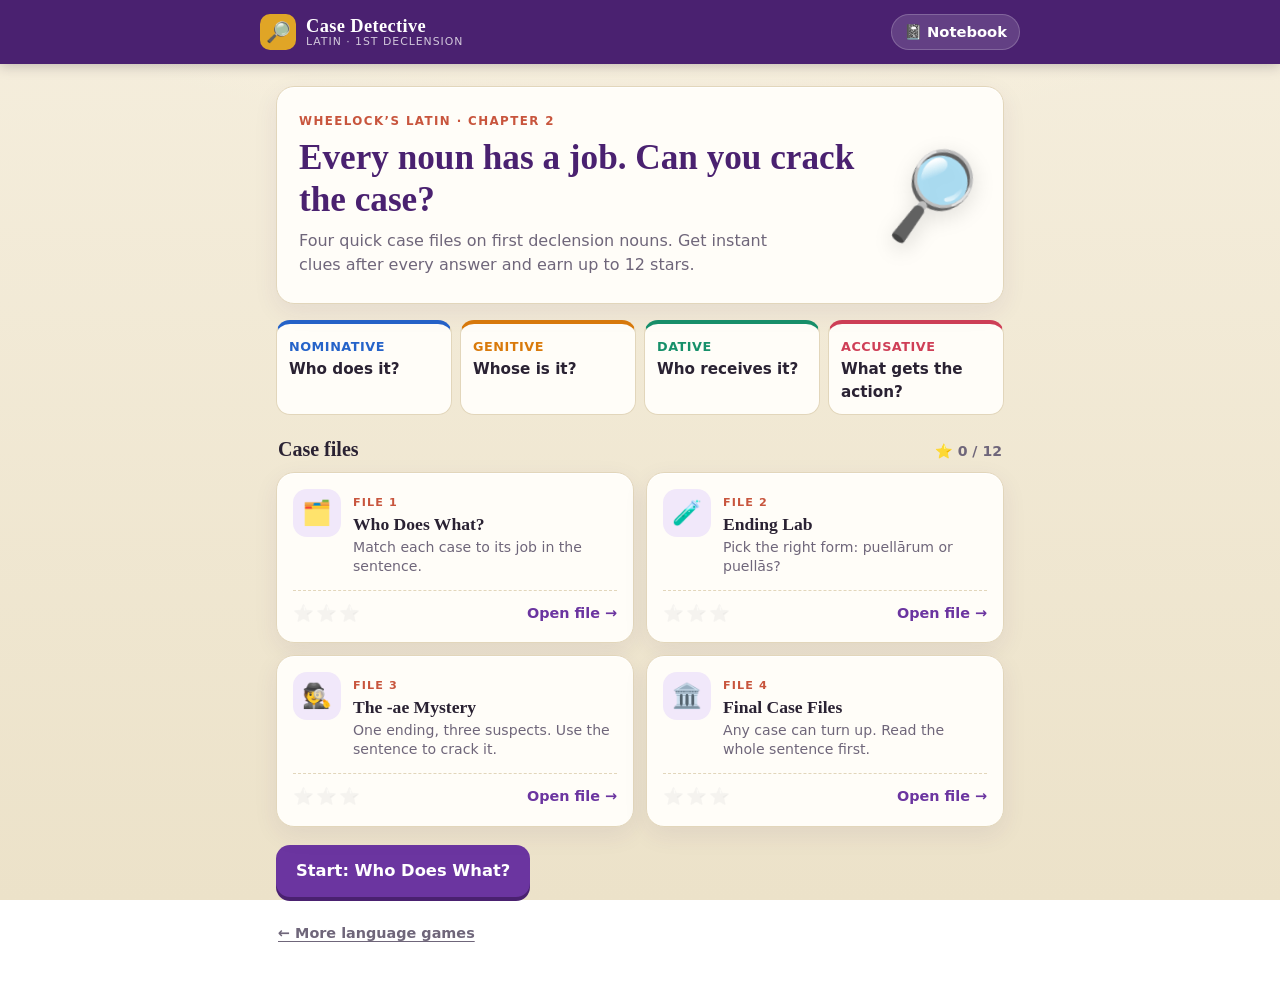
==== case-detective/index.html @ 84c1325a "Add Case Detective game and landing page Case Detective is a Latin first declension case practice ga" ====
<!DOCTYPE html>
<html lang="en">
<head>
<meta charset="utf-8">
<meta name="viewport" content="width=device-width, initial-scale=1, viewport-fit=cover">
<meta name="theme-color" content="#4a2170">
<meta name="description" content="Case Detective: a quick Latin practice game for first declension noun cases.">
<title>Case Detective · Latin 1st Declension</title>
<link rel="icon" href="data:image/svg+xml,<svg xmlns='http://www.w3.org/2000/svg' viewBox='0 0 100 100'><text y='.9em' font-size='90'>🔎</text></svg>">
<style>
  :root {
    --bg: #f5eedd; --bg2: #ece2c9; --card: #fffdf8; --ink: #2a2233; --muted: #6f667a;
    --line: #e2d6bb; --purple: #4a2170; --purple2: #6b35a0; --purple-soft: #f1e8fa;
    --terra: #c8553d; --gold: #e0a526; --gold-soft: #fff4d1;
    --good: #1c8a4b; --good-bg: #e3f5ea; --bad: #c0392b; --bad-bg: #fdebe7;
    --nom: #2563c9; --acc: #cf3f57; --dat: #17906a; --gen: #d97a0b; --voc: #b0399a; --abl: #0f8aa0; --verb: #6f667a;
    --serif: "Iowan Old Style", "Palatino Linotype", Palatino, "Book Antiqua", Georgia, serif;
    --sans: system-ui, -apple-system, "Segoe UI", Roboto, "Helvetica Neue", Arial, sans-serif;
    --radius: 18px;
  }
  * { box-sizing: border-box; }
  [hidden] { display: none !important; }
  html { -webkit-text-size-adjust: 100%; }
  body {
    margin: 0; font-family: var(--sans); color: var(--ink); line-height: 1.5;
    background:
      radial-gradient(1200px 500px at 50% -200px, #fff7e2 0%, transparent 70%),
      linear-gradient(180deg, var(--bg) 0%, var(--bg2) 100%);
    background-attachment: fixed; min-height: 100vh; min-height: 100dvh;
  }
  button { font: inherit; color: inherit; cursor: pointer; -webkit-tap-highlight-color: transparent; }
  button:focus-visible, a:focus-visible { outline: 3px solid var(--gold); outline-offset: 2px; }

  /* ---------- Top bar ---------- */
  .topbar {
    position: sticky; top: 0; z-index: 20; background: var(--purple); color: #fff;
    box-shadow: 0 2px 12px rgba(42,34,51,.25);
    padding: 10px max(16px, env(safe-area-inset-left)) 10px max(16px, env(safe-area-inset-right));
  }
  .topbar-in { max-width: 760px; margin: 0 auto; display: flex; align-items: center; gap: 10px; }
  .brand { display: flex; align-items: center; gap: 10px; background: none; border: 0; padding: 4px 6px 4px 0; color: #fff; border-radius: 10px; }
  .brand .mark { width: 36px; height: 36px; border-radius: 10px; background: var(--gold); display: grid; place-items: center; font-size: 20px; }
  .brand .name { font-family: var(--serif); font-weight: 700; font-size: 1.15rem; letter-spacing: .02em; line-height: 1.1; text-align: left; }
  .brand .name small { display: block; font-family: var(--sans); font-weight: 500; font-size: .68rem; letter-spacing: .09em; text-transform: uppercase; opacity: .75; }
  .spacer { flex: 1; }
  .chip { display: inline-flex; align-items: center; gap: 5px; background: rgba(255,255,255,.14); border: 1px solid rgba(255,255,255,.2); border-radius: 999px; padding: 6px 12px; font-weight: 700; font-size: .92rem; color: #fff; white-space: nowrap; }
  button.chip:hover { background: rgba(255,255,255,.24); }
  .chip.bump { animation: bump .4s ease; }

  /* ---------- Layout ---------- */
  main { max-width: 760px; margin: 0 auto; padding: 22px 16px calc(40px + env(safe-area-inset-bottom)); }
  .card { background: var(--card); border: 1px solid var(--line); border-radius: var(--radius); box-shadow: 0 1px 0 #fff inset, 0 8px 24px rgba(74,33,112,.08); }
  .view { animation: rise .3s ease both; }
  h1, h2, h3 { font-family: var(--serif); line-height: 1.2; margin: 0; }
  .eyebrow { font-size: .74rem; font-weight: 800; letter-spacing: .12em; text-transform: uppercase; color: var(--terra); }

  /* ---------- Home ---------- */
  .hero { padding: 26px 22px; display: grid; grid-template-columns: 1fr auto; gap: 16px; align-items: center; overflow: hidden; position: relative; }
  .hero h1 { font-size: clamp(1.6rem, 5vw, 2.2rem); color: var(--purple); margin: 6px 0 8px; }
  .hero p { margin: 0; color: var(--muted); max-width: 46ch; }
  .hero .art { font-size: clamp(3.2rem, 12vw, 5rem); filter: drop-shadow(0 6px 10px rgba(0,0,0,.15)); transform: rotate(-8deg); }
  .rules { display: grid; grid-template-columns: repeat(4, 1fr); gap: 8px; margin: 16px 0 22px; }
  .rule { border-radius: 14px; padding: 10px 12px; background: var(--card); border: 1px solid var(--line); border-top: 4px solid var(--c); }
  .rule b { display: block; font-size: .95rem; }
  .rule span { font-size: .8rem; color: var(--c); font-weight: 800; letter-spacing: .04em; text-transform: uppercase; }
  .section-title { display: flex; align-items: baseline; justify-content: space-between; margin: 0 2px 10px; }
  .section-title h2 { font-size: 1.25rem; }
  .section-title span { font-size: .88rem; color: var(--muted); font-weight: 600; }
  .files { display: grid; grid-template-columns: 1fr 1fr; gap: 12px; }
  .file {
    text-align: left; padding: 16px; display: grid; grid-template-columns: auto 1fr; gap: 12px; align-items: start;
    transition: transform .15s ease, box-shadow .15s ease, border-color .15s ease; position: relative;
  }
  .file:hover { transform: translateY(-2px); border-color: var(--purple2); box-shadow: 0 12px 28px rgba(74,33,112,.16); }
  .file:active { transform: translateY(0); }
  .file .ico { width: 48px; height: 48px; border-radius: 14px; background: var(--purple-soft); display: grid; place-items: center; font-size: 24px; }
  .file .num { font-size: .7rem; font-weight: 800; letter-spacing: .1em; text-transform: uppercase; color: var(--terra); }
  .file h3 { font-size: 1.1rem; margin: 1px 0 3px; }
  .file p { margin: 0; font-size: .88rem; color: var(--muted); line-height: 1.35; }
  .file .foot { grid-column: 1 / -1; display: flex; align-items: center; justify-content: space-between; border-top: 1px dashed var(--line); padding-top: 10px; margin-top: 2px; }
  .starrow { font-size: 1.05rem; letter-spacing: 2px; }
  .starrow .off { opacity: .22; filter: grayscale(1); }
  .file .go { font-weight: 800; color: var(--purple2); font-size: .9rem; }
  .home-actions { display: flex; gap: 10px; margin-top: 18px; flex-wrap: wrap; }

  /* ---------- Buttons ---------- */
  .btn {
    border: 0; border-radius: 14px; padding: 14px 20px; font-weight: 800; font-size: 1.02rem;
    background: var(--purple2); color: #fff; box-shadow: 0 4px 0 var(--purple); transition: transform .08s ease, box-shadow .08s ease;
  }
  .btn:hover { filter: brightness(1.07); }
  .btn:active { transform: translateY(3px); box-shadow: 0 1px 0 var(--purple); }
  .btn.ghost { background: var(--card); color: var(--purple); box-shadow: 0 4px 0 var(--line); border: 1px solid var(--line); }
  .btn.gold { background: var(--gold); color: #3b2a00; box-shadow: 0 4px 0 #b07f12; }
  .btn.wide { width: 100%; }
  .link { background: none; border: 0; padding: 6px 4px; color: var(--muted); font-weight: 700; font-size: .9rem; text-decoration: underline; text-underline-offset: 3px; }

  /* ---------- Briefing ---------- */
  .brief { padding: 24px 22px; }
  .brief h2 { font-size: 1.5rem; color: var(--purple); margin: 4px 0 10px; }
  .brief p { margin: 0 0 12px; }
  .note { background: var(--gold-soft); border: 1px solid #efd88b; border-radius: 14px; padding: 14px 16px; margin: 14px 0 18px; }
  .note ul, .note ol { margin: 6px 0 0; padding-left: 20px; }
  .note li { margin: 3px 0; }
  .tag { display: inline-block; font-size: .72rem; font-weight: 800; letter-spacing: .05em; text-transform: uppercase; color: #fff; background: var(--c); border-radius: 6px; padding: 1px 7px; vertical-align: 1px; }

  /* ---------- Play ---------- */
  .playhead { display: flex; align-items: center; gap: 12px; margin-bottom: 12px; }
  .back { background: var(--card); border: 1px solid var(--line); border-radius: 12px; width: 40px; height: 40px; font-size: 1.1rem; flex: none; }
  .back:hover { border-color: var(--purple2); }
  .segs { flex: 1; display: flex; gap: 5px; }
  .seg { flex: 1; height: 10px; border-radius: 99px; background: #dccfb0; transition: background .3s; }
  .seg.ok { background: var(--good); } .seg.no { background: var(--terra); } .seg.cur { background: var(--gold); }
  .count { font-weight: 800; font-size: .9rem; color: var(--muted); white-space: nowrap; }
  .q { padding: 22px; }
  .q .eyebrow { display: flex; align-items: center; gap: 8px; margin-bottom: 8px; }
  .again-badge { background: var(--gold-soft); color: #7a5a00; border: 1px solid #efd88b; border-radius: 99px; padding: 1px 9px; font-size: .68rem; letter-spacing: .06em; }
  .prompt { font-size: 1.18rem; font-weight: 600; margin: 0 0 14px; }
  .prompt u { text-decoration-color: var(--gold); text-decoration-thickness: 3px; text-underline-offset: 3px; }
  .scroll {
    font-family: var(--serif); font-size: clamp(1.35rem, 5.2vw, 1.75rem); line-height: 1.3;
    background: linear-gradient(180deg, #fffaf0, #fbf1da); border: 1px solid #ead9b0; border-radius: 14px;
    padding: 18px 14px 14px; margin: 0 0 16px; display: flex; flex-wrap: wrap; gap: 6px 10px; justify-content: center; text-align: center;
  }
  .w { display: inline-flex; flex-direction: column; align-items: center; padding: 2px 5px; border-radius: 8px; border-bottom: 3px solid transparent; }
  .w.t { background: #ffe27a; box-shadow: 0 0 0 3px #ffe27a; font-weight: 700; }
  .w i { font-style: normal; font-family: var(--sans); font-size: .62rem; font-weight: 800; letter-spacing: .05em; text-transform: uppercase; height: 0; opacity: 0; overflow: hidden; transition: all .3s ease; white-space: nowrap; }
  .scroll.solved .w[data-r] { border-bottom-color: var(--c); }
  .scroll.solved .w i { height: 1.2em; opacity: 1; color: var(--c); margin-top: 2px; }
  .scroll.solved .w.t { background: color-mix(in srgb, var(--c) 16%, #fff); box-shadow: 0 0 0 3px color-mix(in srgb, var(--c) 16%, #fff); }
  .opts { display: grid; gap: 10px; }
  .opts.two { grid-template-columns: 1fr 1fr; }
  .opt {
    display: grid; grid-template-columns: auto 1fr auto; align-items: center; gap: 12px; text-align: left;
    background: #fff; border: 2px solid var(--line); border-radius: 14px; padding: 12px 14px; min-height: 56px;
    box-shadow: 0 3px 0 var(--line); transition: transform .08s, border-color .15s, background .15s;
  }
  .opt:hover:not(:disabled) { border-color: var(--purple2); background: var(--purple-soft); }
  .opt:active:not(:disabled) { transform: translateY(2px); box-shadow: 0 1px 0 var(--line); }
  .opt .key { width: 28px; height: 28px; border-radius: 8px; background: var(--bg); border: 1px solid var(--line); display: grid; place-items: center; font-weight: 800; font-size: .82rem; color: var(--muted); }
  .opt .lab { font-weight: 700; font-size: 1.04rem; line-height: 1.25; }
  .opt .lab small { display: block; font-weight: 500; font-size: .84rem; color: var(--muted); }
  .opt.latin .lab { font-family: var(--serif); font-size: 1.3rem; }
  .opt .mark { font-size: 1.2rem; width: 1.2em; text-align: center; }
  .opt:disabled { cursor: default; opacity: .6; box-shadow: none; }
  .opt.right { border-color: var(--good); background: var(--good-bg); opacity: 1; }
  .opt.wrong { border-color: var(--bad); background: var(--bad-bg); opacity: 1; animation: shake .35s; }
  .hintrow { display: flex; justify-content: center; margin-top: 12px; min-height: 34px; }
  .hint { background: var(--gold-soft); border: 1px solid #efd88b; border-radius: 12px; padding: 8px 12px; font-size: .92rem; }
  .fb { margin-top: 16px; border-radius: 16px; padding: 16px; border: 2px solid; animation: rise .25s ease both; }
  .fb.good { background: var(--good-bg); border-color: #a9dcbd; }
  .fb.bad { background: var(--bad-bg); border-color: #f2b9ae; }
  .fb h3 { font-family: var(--sans); font-size: 1.1rem; margin-bottom: 6px; }
  .fb.good h3 { color: var(--good); } .fb.bad h3 { color: var(--bad); }
  .fb .tr { font-family: var(--serif); font-size: 1.08rem; font-style: italic; margin: 0 0 6px; }
  .fb p { margin: 0 0 12px; }
  .kbd { text-align: center; color: var(--muted); font-size: .78rem; margin-top: 12px; }
  @media (hover: none) { .kbd { display: none; } }

  /* ---------- Results ---------- */
  .done { padding: 28px 22px; text-align: center; }
  .bigstars { font-size: 3rem; letter-spacing: 6px; margin: 4px 0 6px; }
  .bigstars span { display: inline-block; animation: starpop .5s cubic-bezier(.2,1.6,.4,1) both; }
  .bigstars span:nth-child(2) { animation-delay: .15s; } .bigstars span:nth-child(3) { animation-delay: .3s; }
  .bigstars .off { opacity: .2; filter: grayscale(1); }
  .done h2 { font-size: 1.7rem; color: var(--purple); }
  .done .sum { color: var(--muted); margin: 6px 0 18px; }
  .statline { display: flex; justify-content: center; gap: 10px; flex-wrap: wrap; margin-bottom: 18px; }
  .stat { background: var(--bg); border: 1px solid var(--line); border-radius: 14px; padding: 10px 16px; min-width: 96px; }
  .stat b { display: block; font-size: 1.3rem; font-family: var(--serif); } .stat span { font-size: .75rem; color: var(--muted); font-weight: 700; text-transform: uppercase; letter-spacing: .06em; }
  .review { text-align: left; margin: 0 0 18px; }
  .review h3 { font-size: 1.05rem; margin-bottom: 6px; }
  .review .item { border: 1px solid var(--line); border-left: 4px solid var(--terra); border-radius: 12px; padding: 10px 12px; margin-bottom: 8px; font-size: .94rem; background: #fff; }
  .review .item .lat { font-family: var(--serif); font-size: 1.08rem; font-weight: 700; }
  .actions { display: grid; gap: 10px; }

  /* ---------- Notebook drawer ---------- */
  .scrim { position: fixed; inset: 0; background: rgba(42,34,51,.5); z-index: 40; opacity: 0; pointer-events: none; transition: opacity .2s; }
  .drawer {
    position: fixed; z-index: 50; background: var(--card); top: 0; right: 0; bottom: 0; width: min(420px, 100%);
    transform: translateX(105%); visibility: hidden; transition: transform .25s ease, visibility 0s .25s; display: flex; flex-direction: column;
    box-shadow: -10px 0 40px rgba(0,0,0,.25);
  }
  body.nb-open .scrim { opacity: 1; pointer-events: auto; }
  body.nb-open .drawer { transform: none; visibility: visible; transition: transform .25s ease; }
  .drawer header { display: flex; align-items: center; justify-content: space-between; padding: 16px 18px; border-bottom: 1px solid var(--line); background: var(--purple-soft); }
  .drawer header h2 { font-size: 1.25rem; color: var(--purple); }
  .drawer .x { background: #fff; border: 1px solid var(--line); border-radius: 10px; width: 38px; height: 38px; font-size: 1.1rem; }
  .drawer .body { padding: 16px 18px calc(24px + env(safe-area-inset-bottom)); overflow: auto; }
  .drawer h3 { font-size: 1rem; margin: 14px 0 8px; }
  .drawer h3:first-child { margin-top: 0; }
  .jobs { display: grid; gap: 6px; }
  .job { display: grid; grid-template-columns: 104px 1fr; gap: 10px; align-items: center; border: 1px solid var(--line); border-left: 5px solid var(--c); border-radius: 10px; padding: 8px 10px; font-size: .92rem; }
  .job b { color: var(--c); }
  table.decl { width: 100%; border-collapse: collapse; font-family: var(--serif); font-size: 1.05rem; }
  table.decl th { font-family: var(--sans); font-size: .72rem; text-transform: uppercase; letter-spacing: .08em; color: var(--muted); text-align: left; padding: 6px 8px; }
  table.decl td { padding: 7px 8px; border-top: 1px solid var(--line); }
  table.decl td:first-child { font-family: var(--sans); font-size: .82rem; font-weight: 800; color: var(--c); }
  table.decl b { color: var(--terra); }
  table.decl .ae { background: #ffe27a; border-radius: 4px; padding: 0 2px; }

  canvas#confetti { position: fixed; inset: 0; pointer-events: none; z-index: 60; }

  @keyframes rise { from { opacity: 0; transform: translateY(8px); } to { opacity: 1; transform: none; } }
  @keyframes shake { 20% { transform: translateX(-6px); } 40% { transform: translateX(6px); } 60% { transform: translateX(-4px); } 80% { transform: translateX(4px); } }
  @keyframes bump { 50% { transform: scale(1.25); } }
  @keyframes starpop { from { transform: scale(0) rotate(-40deg); } to { transform: none; } }
  @media (prefers-reduced-motion: reduce) { *, *::before, *::after { animation: none !important; transition: none !important; } }

  @media (max-width: 620px) {
    main { padding-top: 16px; }
    .files { grid-template-columns: 1fr; }
    .rules { grid-template-columns: 1fr 1fr; }
    .hero { padding: 20px 18px; }
    .q, .brief { padding: 18px 16px; }
    .opts.two { grid-template-columns: 1fr; }
    .brand .name small { display: none; }
    .drawer { top: auto; left: 0; width: 100%; max-height: 86dvh; border-radius: 20px 20px 0 0; transform: translateY(105%); }
  }
</style>
</head>
<body>

<div class="topbar">
  <div class="topbar-in">
    <button class="brand" id="homeBtn" aria-label="Case Detective home">
      <span class="mark" aria-hidden="true">🔎</span>
      <span class="name">Case Detective<small>Latin · 1st declension</small></span>
    </button>
    <span class="spacer"></span>
    <span class="chip" id="streakChip" title="Answers in a row" hidden>🔥 <span id="streakN">0</span></span>
    <button class="chip" id="nbBtn" aria-haspopup="dialog">📓 Notebook</button>
  </div>
</div>

<main id="app" aria-live="polite"></main>

<div class="scrim" id="scrim"></div>
<aside class="drawer" id="drawer" role="dialog" aria-modal="true" aria-label="Detective notebook" aria-hidden="true">
  <header><h2>📓 Detective Notebook</h2><button class="x" id="nbClose" aria-label="Close notebook">✕</button></header>
  <div class="body">
    <h3>Ask every noun a question</h3>
    <div class="jobs">
      <div class="job" style="--c:var(--nom)"><b>Nominative</b><span><strong>Who does it?</strong> The subject.</span></div>
      <div class="job" style="--c:var(--gen)"><b>Genitive</b><span><strong>Whose is it?</strong> Possession, “of”.</span></div>
      <div class="job" style="--c:var(--dat)"><b>Dative</b><span><strong>Who receives it?</strong> “to / for”.</span></div>
      <div class="job" style="--c:var(--acc)"><b>Accusative</b><span><strong>What gets the action?</strong> Direct object.</span></div>
      <div class="job" style="--c:var(--abl)"><b>Ablative</b><span>“by / with / from / in”.</span></div>
      <div class="job" style="--c:var(--voc)"><b>Vocative</b><span><strong>Talking to someone.</strong> “Ō puella!”</span></div>
    </div>
    <h3>puella, the girl</h3>
    <table class="decl">
      <tr><th></th><th>Singular</th><th>Plural</th></tr>
      <tr><td style="--c:var(--nom)">Nom.</td><td>puell<b>a</b></td><td>puell<b class="ae">ae</b></td></tr>
      <tr><td style="--c:var(--gen)">Gen.</td><td>puell<b class="ae">ae</b></td><td>puell<b>ārum</b></td></tr>
      <tr><td style="--c:var(--dat)">Dat.</td><td>puell<b class="ae">ae</b></td><td>puell<b>īs</b></td></tr>
      <tr><td style="--c:var(--acc)">Acc.</td><td>puell<b>am</b></td><td>puell<b>ās</b></td></tr>
      <tr><td style="--c:var(--abl)">Abl.</td><td>puell<b>ā</b></td><td>puell<b>īs</b></td></tr>
      <tr><td style="--c:var(--voc)">Voc.</td><td>puell<b>a</b></td><td>puell<b class="ae">ae</b></td></tr>
    </table>
    <h3>Cracking the sneaky -ae</h3>
    <div class="note" style="margin:0">
      <ol>
        <li><strong>Check the verb.</strong> Ends in <b>-nt</b> (dant, amant)? Then a <em>plural</em> subject is doing it: nominative plural.</li>
        <li><strong>Is it a giving verb</strong> (dat, dant)? Somebody must <em>receive</em>: dative.</li>
        <li><strong>All those jobs taken?</strong> Then -ae tells you <em>whose</em>: genitive.</li>
      </ol>
    </div>
  </div>
</aside>
<canvas id="confetti"></canvas>

<script>
(function () {
"use strict";

/* ================= Data ================= */
var CASE = {
  nom: { name: "Nominative", job: "Who does it? (subject)", tag: "who does it" },
  gen: { name: "Genitive",   job: "Whose is it? (of)", tag: "whose" },
  dat: { name: "Dative",     job: "Who receives it? (to / for)", tag: "who receives" },
  acc: { name: "Accusative", job: "What gets the action? (direct object)", tag: "gets the action" },
  abl: { name: "Ablative",   job: "by / with / from", tag: "by / with" },
  voc: { name: "Vocative",   job: "Talking to someone", tag: "talked to" },
  verb:{ name: "Verb", job: "", tag: "verb" }
};
function caseOpts(keys) { return keys.map(function (k) { return { k: k, label: CASE[k].name, sub: CASE[k].job }; }); }
function formOpts(forms) { return forms.map(function (f) { return { k: f, label: f, latin: true }; }); }
var AE_OPTS = [
  { k: "gen", label: "Genitive singular", sub: "Whose is it?" },
  { k: "dat", label: "Dative singular", sub: "Who receives it?" },
  { k: "nom", label: "Nominative plural", sub: "Who does it? (more than one)" }
];
/* sentence helper: "word:role" tokens, * marks the target */
function S(str) {
  return str.split(" ").map(function (tok) {
    var t = tok.charAt(0) === "*"; if (t) tok = tok.slice(1);
    var p = tok.split(":");
    return { w: p[0], r: p[1] || "", t: t };
  });
}

var ROUNDS = [
  {
    id: "jobs", icon: "🗂️", title: "Who Does What?", blurb: "Match each case to its job in the sentence.",
    brief: "<p>Every Latin noun has a <b>job</b> in its sentence, and the <b>case</b> tells you the job. A good detective asks each noun a question:</p>" +
      "<div class='note'><ul>" +
      "<li><b>Who does it?</b> <span class='tag' style='--c:var(--nom)'>Nominative</span></li>" +
      "<li><b>What gets the action?</b> <span class='tag' style='--c:var(--acc)'>Accusative</span></li>" +
      "<li><b>Who receives it?</b> <span class='tag' style='--c:var(--dat)'>Dative</span></li>" +
      "<li><b>Whose is it?</b> <span class='tag' style='--c:var(--gen)'>Genitive</span></li>" +
      "<li><b>Talking to someone?</b> <span class='tag' style='--c:var(--voc)'>Vocative</span></li>" +
      "</ul></div>",
    qs: [
      { prompt: "A word that shows <b>whose</b> something is (“the rose <u>of the girl</u>”) is in the…", opts: caseOpts(["gen","dat","acc","nom"]), a: "gen",
        why: "Genitive means possession. It answers <b>WHOSE?</b> English uses “of” or ’s." },
      { prompt: "The word that <b>gets the action</b> of the verb (“The poet loves <u>the girl</u>”) is in the…", opts: caseOpts(["acc","dat","gen","nom"]), a: "acc",
        why: "Accusative is the direct object: the action lands right on it. Its endings are <b>-am</b> and <b>-ās</b>." },
      { prompt: "When you <b>talk straight to</b> someone (“<u>Girl</u>, come here!”), their name is in the…", opts: caseOpts(["voc","nom","dat","acc"]), a: "voc",
        why: "Vocative is for direct speech, calling someone by name. You often see <b>Ō</b> with it: <i>Ō puella!</i>" },
      { prompt: "The person something is <b>given to</b> (“The poet gives roses <u>to the girl</u>”) is in the…", opts: caseOpts(["dat","gen","acc","voc"]), a: "dat",
        why: "Dative answers <b>WHO RECEIVES IT?</b> Trick: <b>D</b>ative is for <b>D</b>elivery, the one who gets the gift." },
      { prompt: "The word that <b>does</b> the action (“<u>The sailor</u> sees the land”) is in the…", opts: caseOpts(["nom","acc","gen","voc"]), a: "nom",
        why: "Nominative is the subject. It answers <b>WHO DOES IT?</b>" },
      { prompt: "Which question does the <b>genitive</b> answer?", a: "gen",
        opts: [{k:"gen",label:"Whose is it?"},{k:"dat",label:"Who receives it?"},{k:"nom",label:"Who does it?"},{k:"acc",label:"What gets the action?"}],
        why: "Genitive: <b>whose is it?</b> “Who receives it?” is the dative’s question. Those two are easy to swap, so say them out loud." },
      { prompt: "Which question does the <b>dative</b> answer?", a: "dat",
        opts: [{k:"gen",label:"Whose is it?"},{k:"dat",label:"Who receives it?"},{k:"nom",label:"Who does it?"},{k:"voc",label:"Who is being talked to?"}],
        why: "Dative: <b>who receives it?</b> Look for it near giving verbs like <i>dat</i>." },
      { prompt: "<i>Ō poēta!</i> What is <b>poēta</b> doing here?", a: "voc",
        opts: [{k:"voc",label:"Being talked to",sub:"Vocative"},{k:"acc",label:"Getting the action",sub:"Accusative"},{k:"gen",label:"Owning something",sub:"Genitive"}],
        why: "“O poet!” Somebody is speaking directly to the poet, so it is vocative." }
    ]
  },
  {
    id: "endings", icon: "🧪", title: "Ending Lab", blurb: "Pick the right form: puellārum or puellās?",
    brief: "<p>Now the plural endings. Two of them love to get mixed up:</p>" +
      "<div class='note'><ul>" +
      "<li><b>-ārum</b> is <span class='tag' style='--c:var(--gen)'>Genitive plural</span>: <i>puellārum</i>, “<b>of</b> the girls”. Long ending, lots of owners.</li>" +
      "<li><b>-ās</b> is <span class='tag' style='--c:var(--acc)'>Accusative plural</span>: <i>puellās</i>, “the girls” as direct object. It grows from <b>-am</b>: one girl <i>puell<b>am</b></i>, many girls <i>puell<b>ās</b></i>.</li>" +
      "</ul></div><p>Stuck? Tap <b>📓 Notebook</b> at the top to see the whole chart.</p>",
    qs: [
      { prompt: "How do you say “<b>of the girls</b>”?", opts: formOpts(["puellārum","puellās","puellīs","puellae"]), a: "puellārum",
        why: "<b>puellārum</b> is genitive plural. “Of” means whose, and whose means genitive: <b>-ārum</b>." },
      { prompt: "“The poet loves <u>the girls</u>.” Which form is “the girls”?", opts: formOpts(["puellās","puellārum","puellae","puellam"]), a: "puellās",
        why: "The girls get the loving, so they are the direct object: accusative plural <b>puellās</b>." },
      { prompt: "“<u>The girls</u> love roses.” Which form is “the girls”?", opts: formOpts(["puellae","puellās","puellārum","puellīs"]), a: "puellae",
        why: "Here the girls DO the loving, so they are the subject: nominative plural <b>puellae</b>." },
      { prompt: "“The poet gives roses <u>to the girls</u>.” Which form?", opts: formOpts(["puellīs","puellās","puellārum","puellae"]), a: "puellīs",
        why: "The girls receive the roses, so it is dative plural: <b>puellīs</b>." },
      { prompt: "How do you say “<b>of the sailors</b>”?", opts: formOpts(["nautārum","nautās","nautīs","nautam"]), a: "nautārum",
        why: "“Of” means genitive, and the genitive plural is <b>-ārum</b>: <b>nautārum</b>." },
      { prompt: "“The sailors see <u>the roses</u>.” Which form is “the roses”?", opts: formOpts(["rosās","rosārum","rosae","rosam"]), a: "rosās",
        why: "The roses are what gets seen: direct object, plural, so accusative <b>rosās</b>." },
      { prompt: "Which one is <b>accusative plural</b>?", opts: formOpts(["patriās","patriārum","patriae","patriam"]), a: "patriās",
        why: "<b>-ās</b> is accusative plural. (<i>-ārum</i> is genitive plural and <i>-am</i> is accusative singular.)" },
      { prompt: "Which one is <b>genitive plural</b>?", opts: formOpts(["poētārum","poētās","poētīs","poētae"]), a: "poētārum",
        why: "<b>-ārum</b> is genitive plural: <b>poētārum</b>, “of the poets”." }
    ]
  },
  {
    id: "ae", icon: "🕵️", title: "The -ae Mystery", blurb: "One ending, three suspects. Use the sentence to crack it.",
    brief: "<p>The sneakiest ending in Latin! <b>puellae</b> can be three different things:</p>" +
      "<div class='note'><ul>" +
      "<li><span class='tag' style='--c:var(--gen)'>Genitive singular</span> of the girl (whose?)</li>" +
      "<li><span class='tag' style='--c:var(--dat)'>Dative singular</span> to the girl (who receives?)</li>" +
      "<li><span class='tag' style='--c:var(--nom)'>Nominative plural</span> the girls (who does it?)</li>" +
      "</ul><p style='margin:10px 0 0'><b>How to crack it:</b></p><ol>" +
      "<li><b>Check the verb.</b> Ends in <b>-nt</b>? Find a plural subject.</li>" +
      "<li><b>Giving verb</b> (<i>dat, dant</i>)? Someone receives: dative.</li>" +
      "<li><b>Jobs all taken?</b> Then it tells you whose: genitive.</li></ol></div>",
    qs: [
      { s: S("Poēta:nom *puellae:dat magnās:acc rosās:acc dat:verb ."), opts: AE_OPTS, a: "dat",
        hint: "The verb is <b>dat</b>: “gives”, and it is singular.",
        tr: "The poet gives big roses <b>to the girl</b>.",
        why: "<i>Dat</i> means someone receives something. The poet does it, the roses get given, so <b>puellae</b> is who receives them: dative. It can’t be the subject, because <i>dat</i> is singular." },
      { s: S("Puellae:nom nautīs:dat rosās:acc *poētae:gen dant:verb ."), opts: AE_OPTS, a: "gen",
        hint: "Who receives is already taken by <b>nautīs</b>.",
        tr: "The girls give <b>the poet’s</b> roses to the sailors.",
        why: "Who does it? <i>Puellae</i> (dant is plural). Who receives? <i>Nautīs</i>. Those jobs are taken, so <b>poētae</b> tells us WHOSE roses: genitive." },
      { s: S("*Puellae:nom nautīs:dat rosās:acc poētae:gen dant:verb ."), opts: AE_OPTS, a: "nom",
        hint: "Look at the verb’s ending: da<b>nt</b>.",
        tr: "<b>The girls</b> give the poet’s roses to the sailors.",
        why: "<i>Dant</i> ends in -nt, so more than one person is giving. <b>Puellae</b> is the plural subject: nominative plural." },
      { s: S("Fāma:nom *puellae:gen est:verb magna:nom ."), opts: AE_OPTS, a: "gen",
        hint: "Nobody is giving anything, and <b>est</b> is singular.",
        tr: "The fame <b>of the girl</b> is great.",
        why: "No giving, so no receiver. <i>Est</i> is singular, so no plural subject. The fame belongs to the girl: genitive." },
      { s: S("*Nautae:nom patriam:acc amant:verb ."), opts: AE_OPTS, a: "nom",
        hint: "Look at the verb’s ending: ama<b>nt</b>.",
        tr: "<b>The sailors</b> love their country.",
        why: "<i>Amant</i> is plural (-nt), so look for a plural subject. <b>Nautae</b>, the sailors: nominative plural." },
      { s: S("Nauta:nom *puellae:dat rosam:acc dat:verb ."), opts: AE_OPTS, a: "dat",
        hint: "<b>Dat</b> is a giving verb. Who gets the rose?",
        tr: "The sailor gives a rose <b>to the girl</b>.",
        why: "Who gives? <i>Nauta</i>. What? <i>Rosam</i>. Who receives it? <b>Puellae</b>: dative." },
      { s: S("Poēta:nom vītam:acc *puellae:gen laudat:verb ."), opts: AE_OPTS, a: "gen",
        hint: "<b>Laudat</b> means “praises”. Nothing is handed to anyone.",
        tr: "The poet praises the life <b>of the girl</b>.",
        why: "Praising has no receiver, and <i>laudat</i> is singular. The life belongs to the girl, so <b>puellae</b> is WHOSE: genitive." },
      { s: S("*Puellae:nom poētam:acc laudant:verb ."), opts: AE_OPTS, a: "nom",
        hint: "Look at the verb’s ending: lauda<b>nt</b>.",
        tr: "<b>The girls</b> praise the poet.",
        why: "<i>Laudant</i> is plural, and <i>poētam</i> is the direct object (-am). So <b>puellae</b> must be doing it: nominative plural." }
    ]
  },
  {
    id: "final", icon: "🏛️", title: "Final Case Files", blurb: "Any case can turn up. Read the whole sentence first.",
    brief: "<p>Last file, detective. Now <b>any</b> case can show up. Read the whole sentence, find the verb, then ask the highlighted word:</p>" +
      "<div class='note'><b>Who does it? Who receives it? Whose is it? What gets the action? Is someone being talked to?</b></div>",
    qs: [
      { s: S("Ō *puella:voc , patriam:acc servā:verb !"), opts: caseOpts(["voc","nom","acc","gen"]), a: "voc",
        hint: "Spot the <b>Ō</b> and the comma.", tr: "<b>O girl</b>, save your country!",
        why: "Someone is speaking straight to the girl. <b>Ō</b> plus a comma is a big clue: vocative." },
      { s: S("Poēta:nom fāmam:acc *puellārum:gen laudat:verb ."), opts: caseOpts(["gen","acc","dat","nom"]), a: "gen",
        hint: "What does <b>-ārum</b> always mean?", tr: "The poet praises the fame <b>of the girls</b>.",
        why: "<b>-ārum</b> is always genitive plural. Whose fame? The girls’." },
      { s: S("Nautae:nom *puellās:acc vident:verb ."), opts: caseOpts(["acc","gen","nom","dat"]), a: "acc",
        hint: "<b>-ās</b> grows from -am.", tr: "The sailors see <b>the girls</b>.",
        why: "<b>-ās</b> is accusative plural. The girls are what gets seen: direct object." },
      { s: S("Puella:nom *poētīs:dat rosās:acc dat:verb ."), opts: caseOpts(["dat","acc","gen","nom"]), a: "dat",
        hint: "<b>Dat</b> is a giving verb. Who gets the roses?", tr: "The girl gives roses <b>to the poets</b>.",
        why: "The poets receive the roses, so <b>poētīs</b> is dative (plural)." },
      { s: S("Puella:nom *rosam:acc amat:verb ."), opts: caseOpts(["acc","nom","gen","dat"]), a: "acc",
        hint: "What gets loved?", tr: "The girl loves <b>the rose</b>.",
        why: "<b>-am</b> is accusative singular. The rose gets the action: direct object." },
      { s: S("Poētae:nom fāmam:acc *patriae:gen laudant:verb ."), opts: caseOpts(["gen","dat","nom","acc"]), a: "gen",
        hint: "<b>Laudant</b> is plural, and praising has no receiver.", tr: "The poets praise the fame <b>of their country</b>.",
        why: "<i>Poētae</i> is the plural subject (laudant). Nothing is given, so no dative. <b>Patriae</b> tells whose fame: genitive." },
      { s: S("Nauta:nom *poētae:dat pecūniam:acc dat:verb ."), opts: caseOpts(["dat","gen","nom","acc"]), a: "dat",
        hint: "<b>Dat</b> is singular and means “gives”.", tr: "The sailor gives money <b>to the poet</b>.",
        why: "Giving needs a receiver. <i>Nauta</i> gives, <i>pecūniam</i> is given, and <b>poētae</b> receives it: dative." },
      { s: S("*Puellae:nom poētae:dat rosās:acc dant:verb ."), opts: caseOpts(["nom","gen","dat","voc"]), a: "nom",
        hint: "Look at the verb’s ending: da<b>nt</b>.", tr: "<b>The girls</b> give roses to the poet.",
        why: "<i>Dant</i> is plural, so we need a plural subject, and it usually comes first: <b>Puellae</b>. Then <i>poētae</i> is the one who receives." }
    ]
  }
];

/* ================= State & storage ================= */
var KEY = "caseDetective.v1";
var save = { stars: {} };
try { var raw = localStorage.getItem(KEY); if (raw) save = JSON.parse(raw) || save; if (!save.stars) save.stars = {}; } catch (e) {}
function persist() { try { localStorage.setItem(KEY, JSON.stringify(save)); } catch (e) {} }

var app = document.getElementById("app");
var st = null;           // current round state
var streak = 0;
var view = "home";

function shuffle(a) { a = a.slice(); for (var i = a.length - 1; i > 0; i--) { var j = Math.floor(Math.random() * (i + 1)); var t = a[i]; a[i] = a[j]; a[j] = t; } return a; }
function el(html) { var d = document.createElement("div"); d.innerHTML = html; return d.firstElementChild; }
function starRow(n, cls) { var s = ""; for (var i = 0; i < 3; i++) s += "<span class='" + (i < n ? "" : "off") + "'>⭐</span>"; return "<span class='" + (cls || "starrow") + "' aria-label='" + n + " of 3 stars'>" + s + "</span>"; }
function setStreak(n) {
  streak = n; var chip = document.getElementById("streakChip");
  document.getElementById("streakN").textContent = n;
  chip.hidden = n < 2;
  if (n >= 2) { chip.classList.remove("bump"); void chip.offsetWidth; chip.classList.add("bump"); }
}
function show(node) { app.innerHTML = ""; app.appendChild(node); window.scrollTo(0, 0); }

/* ================= Home ================= */
function home() {
  view = "home"; st = null; setStreak(0);
  var total = 0; ROUNDS.forEach(function (r) { total += save.stars[r.id] || 0; });
  var next = ROUNDS.filter(function (r) { return !(save.stars[r.id] > 0); })[0];
  var h = "<div class='view'>" +
    "<section class='card hero'><div><div class='eyebrow'>Wheelock’s Latin · Chapter 2</div>" +
    "<h1>Every noun has a job. Can you crack the case?</h1>" +
    "<p>Four quick case files on first declension nouns. Get instant clues after every answer and earn up to 12 stars.</p></div>" +
    "<div class='art' aria-hidden='true'>🔎</div></section>" +
    "<div class='rules'>" +
    "<div class='rule' style='--c:var(--nom)'><span>Nominative</span><b>Who does it?</b></div>" +
    "<div class='rule' style='--c:var(--gen)'><span>Genitive</span><b>Whose is it?</b></div>" +
    "<div class='rule' style='--c:var(--dat)'><span>Dative</span><b>Who receives it?</b></div>" +
    "<div class='rule' style='--c:var(--acc)'><span>Accusative</span><b>What gets the action?</b></div>" +
    "</div>" +
    "<div class='section-title'><h2>Case files</h2><span>⭐ " + total + " / 12</span></div><div class='files'>";
  ROUNDS.forEach(function (r, i) {
    var s = save.stars[r.id] || 0;
    h += "<button class='card file' data-i='" + i + "'><span class='ico' aria-hidden='true'>" + r.icon + "</span>" +
      "<span><span class='num'>File " + (i + 1) + "</span><h3>" + r.title + "</h3><p>" + r.blurb + "</p></span>" +
      "<span class='foot'>" + starRow(s) + "<span class='go'>" + (s ? "Play again" : "Open file") + " →</span></span></button>";
  });
  h += "</div><div class='home-actions'>" +
    (next ? "<button class='btn' id='cont'>" + (total ? "Continue: " : "Start: ") + next.title + "</button>" : "<button class='btn gold' id='cont'>🏆 All files solved! Play File 3 again</button>") +
    (total ? "<button class='link' id='reset'>Reset my stars</button>" : "") + "</div>" +
    "<p style='margin:26px 2px 0;font-size:.9rem'><a href='../' style='color:var(--muted);font-weight:700;text-underline-offset:3px'>← More language games</a></p></div>";
  var node = el(h);
  node.querySelectorAll(".file").forEach(function (b) { b.onclick = function () { brief(+b.dataset.i); }; });
  node.querySelector("#cont").onclick = function () { brief(next ? ROUNDS.indexOf(next) : 2); };
  var rs = node.querySelector("#reset");
  if (rs) rs.onclick = function () { save = { stars: {} }; persist(); home(); };
  show(node);
}

/* ================= Briefing ================= */
function brief(i) {
  view = "brief"; var r = ROUNDS[i];
  var node = el("<div class='view'><section class='card brief'><div class='eyebrow'>File " + (i + 1) + " of 4 · Briefing</div>" +
    "<h2>" + r.icon + " " + r.title + "</h2>" + r.brief +
    "<button class='btn wide' id='go'>Start the case (" + r.qs.length + " clues)</button>" +
    "<div class='kbd'>Tip: on a keyboard, press 1–4 to answer and Enter to continue.</div></section></div>");
  node.querySelector("#go").onclick = function () { startRound(i); };
  show(node);
  st = { pending: i };
}

/* ================= Play ================= */
function startRound(i, onlyThese) {
  var r = ROUNDS[i];
  var qs = shuffle(onlyThese || r.qs).map(function (q) { return { q: q, retry: false }; });
  st = { i: i, queue: qs, pos: 0, n: qs.length, results: [], missed: [], best: 0, answered: false, practice: !!onlyThese };
  setStreak(0);
  play();
}

function play() {
  view = "play";
  var item = st.queue[st.pos], q = item.q, r = ROUNDS[st.i];
  var segs = "";
  for (var k = 0; k < st.n; k++) {
    var c = st.results[k] === true ? "ok" : st.results[k] === false ? "no" : (k === st.results.length && !item.retry ? "cur" : "");
    segs += "<span class='seg " + c + "'></span>";
  }
  var h = "<div class='view'><div class='playhead'><button class='back' id='quit' aria-label='Back to case files'>←</button>" +
    "<div class='segs' aria-hidden='true'>" + segs + "</div>" +
    "<span class='count'>" + Math.min(st.pos + 1, st.queue.length) + " / " + st.queue.length + "</span></div>" +
    "<section class='card q'><div class='eyebrow'>" + r.icon + " " + r.title + (item.retry ? " <span class='again-badge'>Second chance</span>" : "") + "</div>";
  if (q.s) {
    h += "<p class='prompt'>" + (q.opts === AE_OPTS ? "What is the highlighted <b>-ae</b> word doing?" : "What case is the highlighted word?") + "</p><div class='scroll' id='scroll' lang='la'>";
    q.s.forEach(function (p) {
      if (!p.r && /^[.,!?]$/.test(p.w)) { h += "<span class='w' style='margin-left:-15px;padding:2px 0'>" + p.w + "<i></i></span>"; return; }
      h += "<span class='w" + (p.t ? " t" : "") + "'" + (p.r ? " data-r='" + p.r + "' style='--c:var(--" + p.r + ")'" : "") + ">" + p.w + "<i>" + (p.r ? CASE[p.r].tag : "") + "</i></span>";
    });
    h += "</div>";
  } else {
    h += "<p class='prompt'>" + q.prompt + "</p>";
  }
  var opts = q.opts === AE_OPTS ? q.opts : shuffle(q.opts);
  var two = opts.length === 4 && opts[0].latin;
  h += "<div class='opts" + (two ? " two" : "") + "'>";
  opts.forEach(function (o, n) {
    h += "<button class='opt" + (o.latin ? " latin" : "") + "' data-k='" + o.k + "'" + (o.latin ? " lang='la'" : "") + "><span class='key'>" + (n + 1) + "</span>" +
      "<span class='lab'>" + o.label + (o.sub ? "<small>" + o.sub + "</small>" : "") + "</span><span class='mark'></span></button>";
  });
  h += "</div>";
  if (q.hint) h += "<div class='hintrow' id='hintrow'><button class='link' id='hintBtn'>💡 Need a clue?</button></div>";
  h += "<div id='fbSlot'></div></section></div>";
  var node = el(h);
  st.answered = false;
  node.querySelectorAll(".opt").forEach(function (b) { b.onclick = function () { answer(b, item, opts); }; });
  node.querySelector("#quit").onclick = home;
  var hb = node.querySelector("#hintBtn");
  if (hb) hb.onclick = function () { node.querySelector("#hintrow").innerHTML = "<div class='hint'>💡 " + q.hint + "</div>"; };
  show(node);
}

var PRAISE = ["Case closed!", "Optimē! Excellent!", "Bene! Well done!", "Sharp eyes, detective!", "Rēctē! Correct!", "Nailed it!"];
function answer(btn, item, opts) {
  if (st.answered) return; st.answered = true;
  var q = item.q, ok = btn.dataset.k === q.a;
  app.querySelectorAll(".opt").forEach(function (b) {
    b.disabled = true;
    if (b.dataset.k === q.a) { b.classList.add("right"); b.querySelector(".mark").textContent = "✅"; }
  });
  if (!ok) { btn.classList.add("wrong"); btn.querySelector(".mark").textContent = "❌"; }
  var sc = document.getElementById("scroll"); if (sc) sc.classList.add("solved");
  var hr = document.getElementById("hintrow"); if (hr) hr.remove();

  if (!item.retry) {
    st.results.push(ok);
    if (!ok) { st.missed.push(q); st.queue.push({ q: q, retry: true }); }
  }
  if (ok) { setStreak(streak + 1); st.best = Math.max(st.best, streak); } else setStreak(0);

  var rightLabel = opts.filter(function (o) { return o.k === q.a; })[0].label;
  var head = ok ? "✅ " + PRAISE[Math.floor(Math.random() * PRAISE.length)] + (streak >= 3 ? " 🔥 " + streak + " in a row" : "")
                : "Not quite. It’s <span" + (opts[0].latin ? " lang='la'" : "") + ">" + rightLabel + "</span>.";
  var last = st.pos + 1 >= st.queue.length;
  var fb = el("<div class='fb " + (ok ? "good" : "bad") + "'><h3>" + head + "</h3>" +
    (q.tr ? "<p class='tr'>“" + q.tr + "”</p>" : "") + "<p>" + q.why + (!ok && !item.retry ? " <b>You’ll get one more try at this one.</b>" : "") + "</p>" +
    "<button class='btn wide " + (ok ? "" : "ghost") + "' id='next'>" + (last ? "See my results" : "Next clue →") + "</button></div>");
  document.getElementById("fbSlot").appendChild(fb);
  var nb = fb.querySelector("#next");
  nb.onclick = function () { st.pos++; if (st.pos >= st.queue.length) finish(); else play(); };
  // update the progress segment
  var segs = app.querySelectorAll(".seg");
  if (!item.retry && segs[st.results.length - 1]) segs[st.results.length - 1].className = "seg " + (ok ? "ok" : "no");
  nb.focus({ preventScroll: true });
  setTimeout(function () { fb.scrollIntoView({ behavior: "smooth", block: "nearest" }); }, 60);
}

/* ================= Results ================= */
function finish() {
  view = "done";
  var r = ROUNDS[st.i], right = st.results.filter(Boolean).length, n = st.n, pct = right / n;
  var stars = pct === 1 ? 3 : pct >= 0.75 ? 2 : pct >= 0.5 ? 1 : 0;
  var isBest = false;
  if (!st.practice) { isBest = stars > (save.stars[r.id] || 0); if (isBest) { save.stars[r.id] = stars; persist(); } }
  var title = stars === 3 ? "Master Detective!" : stars === 2 ? "Great sleuthing!" : stars === 1 ? "Good work, detective!" : "The case is still open";
  var nextI = st.i + 1 < ROUNDS.length ? st.i + 1 : -1;
  var h = "<div class='view'><section class='card done'><div class='eyebrow'>" + (st.practice ? "Practice round" : "File " + (st.i + 1) + " · " + r.title) + "</div>" +
    (st.practice ? "<div class='bigstars'><span>" + (pct === 1 ? "🎯" : "🔎") + "</span></div>" : starRow(stars, "bigstars")) +
    "<h2>" + (st.practice ? (pct === 1 ? "All fixed!" : "Getting closer!") : title) + "</h2>" +
    "<p class='sum'>" + (stars === 3 || (st.practice && pct === 1) ? "Every clue right on the first try." : "Misses are just clues for next time.") + (isBest && stars ? " New best!" : "") + "</p>" +
    "<div class='statline'><div class='stat'><b>" + right + " / " + n + "</b><span>First try</span></div>" +
    "<div class='stat'><b>🔥 " + st.best + "</b><span>Best streak</span></div></div>";
  if (st.missed.length) {
    h += "<div class='review'><h3>🗒️ Clues to remember</h3>";
    st.missed.forEach(function (q) {
      var lat = q.s ? q.s.map(function (p) { return p.w; }).join(" ").replace(/ ([.,!?])/g, "$1") : "";
      h += "<div class='item'>" + (lat ? "<div class='lat' lang='la'>" + lat + "</div>" : "<div><b>" + q.prompt + "</b></div>") + q.why + "</div>";
    });
    h += "</div>";
  }
  h += "<div class='actions'>";
  if (st.missed.length) h += "<button class='btn' id='fix'>Practice my " + st.missed.length + " miss" + (st.missed.length > 1 ? "es" : "") + "</button>";
  if (nextI >= 0) h += "<button class='btn " + (st.missed.length ? "ghost" : "") + "' id='nextFile'>Next file: " + ROUNDS[nextI].title + " →</button>";
  h += "<button class='btn ghost' id='again'>Play this file again</button><button class='link' id='toHome'>Back to all case files</button></div></section></div>";
  var node = el(h), i = st.i, missed = st.missed.slice();
  var f = node.querySelector("#fix"); if (f) f.onclick = function () { startRound(i, missed); };
  var nf = node.querySelector("#nextFile"); if (nf) nf.onclick = function () { brief(nextI); };
  node.querySelector("#again").onclick = function () { startRound(i); };
  node.querySelector("#toHome").onclick = home;
  show(node);
  if (stars >= 2 || (st.practice && pct === 1)) confetti();
}

/* ================= Notebook ================= */
var drawer = document.getElementById("drawer"), lastFocus = null;
function nb(open) {
  document.body.classList.toggle("nb-open", open);
  drawer.setAttribute("aria-hidden", open ? "false" : "true");
  if (open) { lastFocus = document.activeElement; document.getElementById("nbClose").focus(); }
  else if (lastFocus) lastFocus.focus();
}
document.getElementById("nbBtn").onclick = function () { nb(true); };
document.getElementById("nbClose").onclick = function () { nb(false); };
document.getElementById("scrim").onclick = function () { nb(false); };
document.getElementById("homeBtn").onclick = home;

/* ================= Keyboard ================= */
document.addEventListener("keydown", function (e) {
  if (e.metaKey || e.ctrlKey || e.altKey) return;
  if (e.key === "Escape" && document.body.classList.contains("nb-open")) { nb(false); return; }
  if (document.body.classList.contains("nb-open")) return;
  if (view === "play" && !st.answered && /^[1-4]$/.test(e.key)) {
    var b = app.querySelectorAll(".opt")[+e.key - 1]; if (b) { e.preventDefault(); b.click(); }
  } else if (e.key === "Enter" && !(document.activeElement && document.activeElement.matches("button:not(:disabled), a"))) {
    var go = app.querySelector("#next, #go"); if (go) { e.preventDefault(); go.click(); }
  }
});

/* ================= Confetti ================= */
function confetti() {
  if (window.matchMedia && window.matchMedia("(prefers-reduced-motion: reduce)").matches) return;
  var c = document.getElementById("confetti"), x = c.getContext("2d");
  var W = c.width = innerWidth, H = c.height = innerHeight;
  var cols = ["#e0a526", "#6b35a0", "#c8553d", "#17906a", "#2563c9"], ps = [];
  for (var i = 0; i < 110; i++) ps.push({ x: W / 2 + (Math.random() - .5) * 120, y: H * .32, vx: (Math.random() - .5) * 13, vy: -Math.random() * 12 - 3, s: 5 + Math.random() * 6, r: Math.random() * 6, c: cols[i % cols.length] });
  var t0 = performance.now();
  (function tick(t) {
    x.clearRect(0, 0, W, H);
    ps.forEach(function (p) { p.vy += .32; p.x += p.vx; p.y += p.vy; p.r += .2; x.save(); x.translate(p.x, p.y); x.rotate(p.r); x.fillStyle = p.c; x.fillRect(-p.s / 2, -p.s / 3, p.s, p.s * .66); x.restore(); });
    if (t - t0 < 2600) requestAnimationFrame(tick); else x.clearRect(0, 0, W, H);
  })(t0);
}

home();
})();
</script>
</body>
</html>
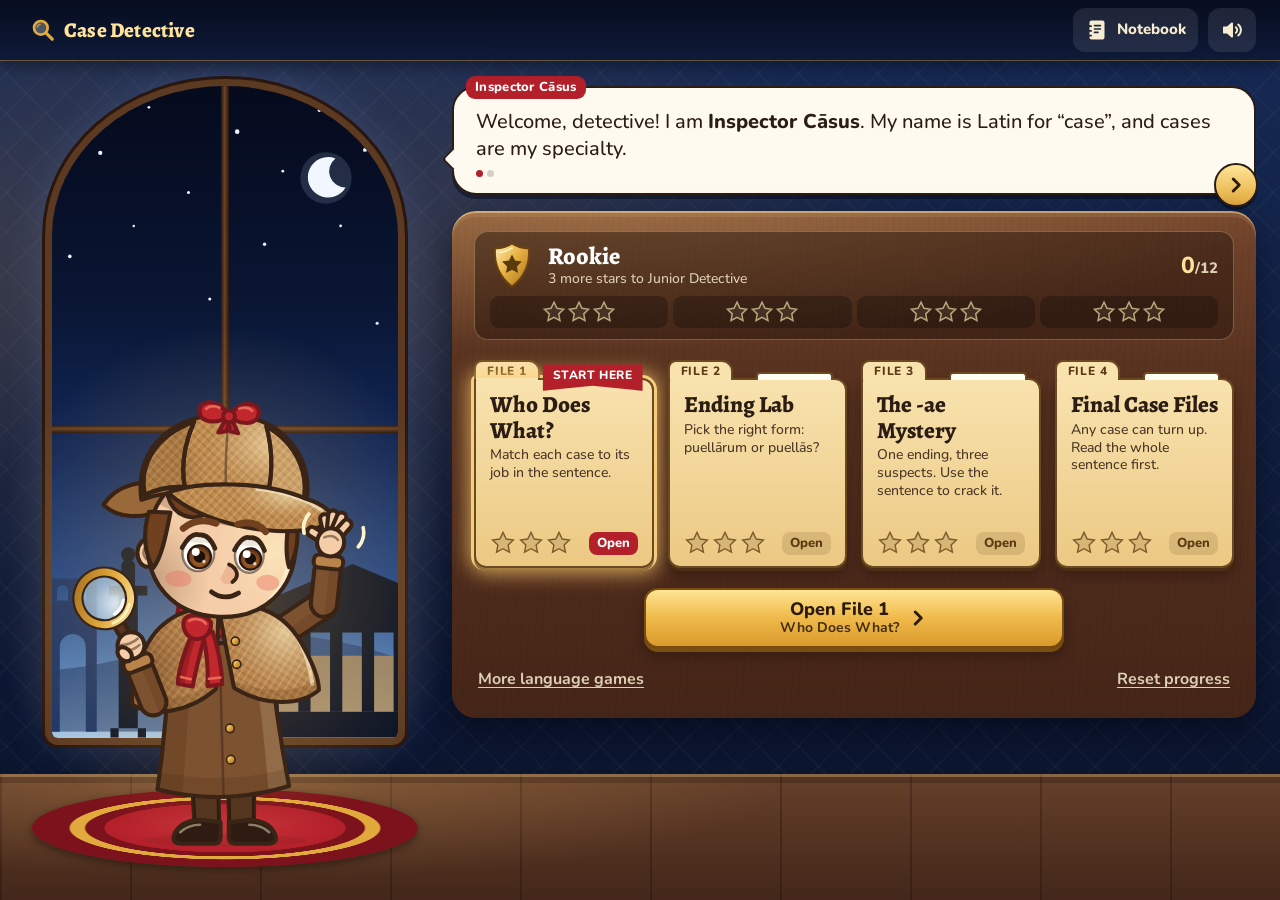
==== commit 8f15ff71: "Case Detective version 2: Inspector Cāsus, storybook look, four case files Replace the single-page g" ====
--- a/case-detective/index.html
+++ b/case-detective/index.html
@@ -3,673 +3,157 @@
 <head>
 <meta charset="utf-8">
 <meta name="viewport" content="width=device-width, initial-scale=1, viewport-fit=cover">
-<meta name="theme-color" content="#4a2170">
-<meta name="description" content="Case Detective: a quick Latin practice game for first declension noun cases.">
-<title>Case Detective · Latin 1st Declension</title>
-<link rel="icon" href="data:image/svg+xml,<svg xmlns='http://www.w3.org/2000/svg' viewBox='0 0 100 100'><text y='.9em' font-size='90'>🔎</text></svg>">
-<style>
-  :root {
-    --bg: #f5eedd; --bg2: #ece2c9; --card: #fffdf8; --ink: #2a2233; --muted: #6f667a;
-    --line: #e2d6bb; --purple: #4a2170; --purple2: #6b35a0; --purple-soft: #f1e8fa;
-    --terra: #c8553d; --gold: #e0a526; --gold-soft: #fff4d1;
-    --good: #1c8a4b; --good-bg: #e3f5ea; --bad: #c0392b; --bad-bg: #fdebe7;
-    --nom: #2563c9; --acc: #cf3f57; --dat: #17906a; --gen: #d97a0b; --voc: #b0399a; --abl: #0f8aa0; --verb: #6f667a;
-    --serif: "Iowan Old Style", "Palatino Linotype", Palatino, "Book Antiqua", Georgia, serif;
-    --sans: system-ui, -apple-system, "Segoe UI", Roboto, "Helvetica Neue", Arial, sans-serif;
-    --radius: 18px;
-  }
-  * { box-sizing: border-box; }
-  [hidden] { display: none !important; }
-  html { -webkit-text-size-adjust: 100%; }
-  body {
-    margin: 0; font-family: var(--sans); color: var(--ink); line-height: 1.5;
-    background:
-      radial-gradient(1200px 500px at 50% -200px, #fff7e2 0%, transparent 70%),
-      linear-gradient(180deg, var(--bg) 0%, var(--bg2) 100%);
-    background-attachment: fixed; min-height: 100vh; min-height: 100dvh;
-  }
-  button { font: inherit; color: inherit; cursor: pointer; -webkit-tap-highlight-color: transparent; }
-  button:focus-visible, a:focus-visible { outline: 3px solid var(--gold); outline-offset: 2px; }
-
-  /* ---------- Top bar ---------- */
-  .topbar {
-    position: sticky; top: 0; z-index: 20; background: var(--purple); color: #fff;
-    box-shadow: 0 2px 12px rgba(42,34,51,.25);
-    padding: 10px max(16px, env(safe-area-inset-left)) 10px max(16px, env(safe-area-inset-right));
-  }
-  .topbar-in { max-width: 760px; margin: 0 auto; display: flex; align-items: center; gap: 10px; }
-  .brand { display: flex; align-items: center; gap: 10px; background: none; border: 0; padding: 4px 6px 4px 0; color: #fff; border-radius: 10px; }
-  .brand .mark { width: 36px; height: 36px; border-radius: 10px; background: var(--gold); display: grid; place-items: center; font-size: 20px; }
-  .brand .name { font-family: var(--serif); font-weight: 700; font-size: 1.15rem; letter-spacing: .02em; line-height: 1.1; text-align: left; }
-  .brand .name small { display: block; font-family: var(--sans); font-weight: 500; font-size: .68rem; letter-spacing: .09em; text-transform: uppercase; opacity: .75; }
-  .spacer { flex: 1; }
-  .chip { display: inline-flex; align-items: center; gap: 5px; background: rgba(255,255,255,.14); border: 1px solid rgba(255,255,255,.2); border-radius: 999px; padding: 6px 12px; font-weight: 700; font-size: .92rem; color: #fff; white-space: nowrap; }
-  button.chip:hover { background: rgba(255,255,255,.24); }
-  .chip.bump { animation: bump .4s ease; }
-
-  /* ---------- Layout ---------- */
-  main { max-width: 760px; margin: 0 auto; padding: 22px 16px calc(40px + env(safe-area-inset-bottom)); }
-  .card { background: var(--card); border: 1px solid var(--line); border-radius: var(--radius); box-shadow: 0 1px 0 #fff inset, 0 8px 24px rgba(74,33,112,.08); }
-  .view { animation: rise .3s ease both; }
-  h1, h2, h3 { font-family: var(--serif); line-height: 1.2; margin: 0; }
-  .eyebrow { font-size: .74rem; font-weight: 800; letter-spacing: .12em; text-transform: uppercase; color: var(--terra); }
-
-  /* ---------- Home ---------- */
-  .hero { padding: 26px 22px; display: grid; grid-template-columns: 1fr auto; gap: 16px; align-items: center; overflow: hidden; position: relative; }
-  .hero h1 { font-size: clamp(1.6rem, 5vw, 2.2rem); color: var(--purple); margin: 6px 0 8px; }
-  .hero p { margin: 0; color: var(--muted); max-width: 46ch; }
-  .hero .art { font-size: clamp(3.2rem, 12vw, 5rem); filter: drop-shadow(0 6px 10px rgba(0,0,0,.15)); transform: rotate(-8deg); }
-  .rules { display: grid; grid-template-columns: repeat(4, 1fr); gap: 8px; margin: 16px 0 22px; }
-  .rule { border-radius: 14px; padding: 10px 12px; background: var(--card); border: 1px solid var(--line); border-top: 4px solid var(--c); }
-  .rule b { display: block; font-size: .95rem; }
-  .rule span { font-size: .8rem; color: var(--c); font-weight: 800; letter-spacing: .04em; text-transform: uppercase; }
-  .section-title { display: flex; align-items: baseline; justify-content: space-between; margin: 0 2px 10px; }
-  .section-title h2 { font-size: 1.25rem; }
-  .section-title span { font-size: .88rem; color: var(--muted); font-weight: 600; }
-  .files { display: grid; grid-template-columns: 1fr 1fr; gap: 12px; }
-  .file {
-    text-align: left; padding: 16px; display: grid; grid-template-columns: auto 1fr; gap: 12px; align-items: start;
-    transition: transform .15s ease, box-shadow .15s ease, border-color .15s ease; position: relative;
-  }
-  .file:hover { transform: translateY(-2px); border-color: var(--purple2); box-shadow: 0 12px 28px rgba(74,33,112,.16); }
-  .file:active { transform: translateY(0); }
-  .file .ico { width: 48px; height: 48px; border-radius: 14px; background: var(--purple-soft); display: grid; place-items: center; font-size: 24px; }
-  .file .num { font-size: .7rem; font-weight: 800; letter-spacing: .1em; text-transform: uppercase; color: var(--terra); }
-  .file h3 { font-size: 1.1rem; margin: 1px 0 3px; }
-  .file p { margin: 0; font-size: .88rem; color: var(--muted); line-height: 1.35; }
-  .file .foot { grid-column: 1 / -1; display: flex; align-items: center; justify-content: space-between; border-top: 1px dashed var(--line); padding-top: 10px; margin-top: 2px; }
-  .starrow { font-size: 1.05rem; letter-spacing: 2px; }
-  .starrow .off { opacity: .22; filter: grayscale(1); }
-  .file .go { font-weight: 800; color: var(--purple2); font-size: .9rem; }
-  .home-actions { display: flex; gap: 10px; margin-top: 18px; flex-wrap: wrap; }
-
-  /* ---------- Buttons ---------- */
-  .btn {
-    border: 0; border-radius: 14px; padding: 14px 20px; font-weight: 800; font-size: 1.02rem;
-    background: var(--purple2); color: #fff; box-shadow: 0 4px 0 var(--purple); transition: transform .08s ease, box-shadow .08s ease;
-  }
-  .btn:hover { filter: brightness(1.07); }
-  .btn:active { transform: translateY(3px); box-shadow: 0 1px 0 var(--purple); }
-  .btn.ghost { background: var(--card); color: var(--purple); box-shadow: 0 4px 0 var(--line); border: 1px solid var(--line); }
-  .btn.gold { background: var(--gold); color: #3b2a00; box-shadow: 0 4px 0 #b07f12; }
-  .btn.wide { width: 100%; }
-  .link { background: none; border: 0; padding: 6px 4px; color: var(--muted); font-weight: 700; font-size: .9rem; text-decoration: underline; text-underline-offset: 3px; }
-
-  /* ---------- Briefing ---------- */
-  .brief { padding: 24px 22px; }
-  .brief h2 { font-size: 1.5rem; color: var(--purple); margin: 4px 0 10px; }
-  .brief p { margin: 0 0 12px; }
-  .note { background: var(--gold-soft); border: 1px solid #efd88b; border-radius: 14px; padding: 14px 16px; margin: 14px 0 18px; }
-  .note ul, .note ol { margin: 6px 0 0; padding-left: 20px; }
-  .note li { margin: 3px 0; }
-  .tag { display: inline-block; font-size: .72rem; font-weight: 800; letter-spacing: .05em; text-transform: uppercase; color: #fff; background: var(--c); border-radius: 6px; padding: 1px 7px; vertical-align: 1px; }
-
-  /* ---------- Play ---------- */
-  .playhead { display: flex; align-items: center; gap: 12px; margin-bottom: 12px; }
-  .back { background: var(--card); border: 1px solid var(--line); border-radius: 12px; width: 40px; height: 40px; font-size: 1.1rem; flex: none; }
-  .back:hover { border-color: var(--purple2); }
-  .segs { flex: 1; display: flex; gap: 5px; }
-  .seg { flex: 1; height: 10px; border-radius: 99px; background: #dccfb0; transition: background .3s; }
-  .seg.ok { background: var(--good); } .seg.no { background: var(--terra); } .seg.cur { background: var(--gold); }
-  .count { font-weight: 800; font-size: .9rem; color: var(--muted); white-space: nowrap; }
-  .q { padding: 22px; }
-  .q .eyebrow { display: flex; align-items: center; gap: 8px; margin-bottom: 8px; }
-  .again-badge { background: var(--gold-soft); color: #7a5a00; border: 1px solid #efd88b; border-radius: 99px; padding: 1px 9px; font-size: .68rem; letter-spacing: .06em; }
-  .prompt { font-size: 1.18rem; font-weight: 600; margin: 0 0 14px; }
-  .prompt u { text-decoration-color: var(--gold); text-decoration-thickness: 3px; text-underline-offset: 3px; }
-  .scroll {
-    font-family: var(--serif); font-size: clamp(1.35rem, 5.2vw, 1.75rem); line-height: 1.3;
-    background: linear-gradient(180deg, #fffaf0, #fbf1da); border: 1px solid #ead9b0; border-radius: 14px;
-    padding: 18px 14px 14px; margin: 0 0 16px; display: flex; flex-wrap: wrap; gap: 6px 10px; justify-content: center; text-align: center;
-  }
-  .w { display: inline-flex; flex-direction: column; align-items: center; padding: 2px 5px; border-radius: 8px; border-bottom: 3px solid transparent; }
-  .w.t { background: #ffe27a; box-shadow: 0 0 0 3px #ffe27a; font-weight: 700; }
-  .w i { font-style: normal; font-family: var(--sans); font-size: .62rem; font-weight: 800; letter-spacing: .05em; text-transform: uppercase; height: 0; opacity: 0; overflow: hidden; transition: all .3s ease; white-space: nowrap; }
-  .scroll.solved .w[data-r] { border-bottom-color: var(--c); }
-  .scroll.solved .w i { height: 1.2em; opacity: 1; color: var(--c); margin-top: 2px; }
-  .scroll.solved .w.t { background: color-mix(in srgb, var(--c) 16%, #fff); box-shadow: 0 0 0 3px color-mix(in srgb, var(--c) 16%, #fff); }
-  .opts { display: grid; gap: 10px; }
-  .opts.two { grid-template-columns: 1fr 1fr; }
-  .opt {
-    display: grid; grid-template-columns: auto 1fr auto; align-items: center; gap: 12px; text-align: left;
-    background: #fff; border: 2px solid var(--line); border-radius: 14px; padding: 12px 14px; min-height: 56px;
-    box-shadow: 0 3px 0 var(--line); transition: transform .08s, border-color .15s, background .15s;
-  }
-  .opt:hover:not(:disabled) { border-color: var(--purple2); background: var(--purple-soft); }
-  .opt:active:not(:disabled) { transform: translateY(2px); box-shadow: 0 1px 0 var(--line); }
-  .opt .key { width: 28px; height: 28px; border-radius: 8px; background: var(--bg); border: 1px solid var(--line); display: grid; place-items: center; font-weight: 800; font-size: .82rem; color: var(--muted); }
-  .opt .lab { font-weight: 700; font-size: 1.04rem; line-height: 1.25; }
-  .opt .lab small { display: block; font-weight: 500; font-size: .84rem; color: var(--muted); }
-  .opt.latin .lab { font-family: var(--serif); font-size: 1.3rem; }
-  .opt .mark { font-size: 1.2rem; width: 1.2em; text-align: center; }
-  .opt:disabled { cursor: default; opacity: .6; box-shadow: none; }
-  .opt.right { border-color: var(--good); background: var(--good-bg); opacity: 1; }
-  .opt.wrong { border-color: var(--bad); background: var(--bad-bg); opacity: 1; animation: shake .35s; }
-  .hintrow { display: flex; justify-content: center; margin-top: 12px; min-height: 34px; }
-  .hint { background: var(--gold-soft); border: 1px solid #efd88b; border-radius: 12px; padding: 8px 12px; font-size: .92rem; }
-  .fb { margin-top: 16px; border-radius: 16px; padding: 16px; border: 2px solid; animation: rise .25s ease both; }
-  .fb.good { background: var(--good-bg); border-color: #a9dcbd; }
-  .fb.bad { background: var(--bad-bg); border-color: #f2b9ae; }
-  .fb h3 { font-family: var(--sans); font-size: 1.1rem; margin-bottom: 6px; }
-  .fb.good h3 { color: var(--good); } .fb.bad h3 { color: var(--bad); }
-  .fb .tr { font-family: var(--serif); font-size: 1.08rem; font-style: italic; margin: 0 0 6px; }
-  .fb p { margin: 0 0 12px; }
-  .kbd { text-align: center; color: var(--muted); font-size: .78rem; margin-top: 12px; }
-  @media (hover: none) { .kbd { display: none; } }
-
-  /* ---------- Results ---------- */
-  .done { padding: 28px 22px; text-align: center; }
-  .bigstars { font-size: 3rem; letter-spacing: 6px; margin: 4px 0 6px; }
-  .bigstars span { display: inline-block; animation: starpop .5s cubic-bezier(.2,1.6,.4,1) both; }
-  .bigstars span:nth-child(2) { animation-delay: .15s; } .bigstars span:nth-child(3) { animation-delay: .3s; }
-  .bigstars .off { opacity: .2; filter: grayscale(1); }
-  .done h2 { font-size: 1.7rem; color: var(--purple); }
-  .done .sum { color: var(--muted); margin: 6px 0 18px; }
-  .statline { display: flex; justify-content: center; gap: 10px; flex-wrap: wrap; margin-bottom: 18px; }
-  .stat { background: var(--bg); border: 1px solid var(--line); border-radius: 14px; padding: 10px 16px; min-width: 96px; }
-  .stat b { display: block; font-size: 1.3rem; font-family: var(--serif); } .stat span { font-size: .75rem; color: var(--muted); font-weight: 700; text-transform: uppercase; letter-spacing: .06em; }
-  .review { text-align: left; margin: 0 0 18px; }
-  .review h3 { font-size: 1.05rem; margin-bottom: 6px; }
-  .review .item { border: 1px solid var(--line); border-left: 4px solid var(--terra); border-radius: 12px; padding: 10px 12px; margin-bottom: 8px; font-size: .94rem; background: #fff; }
-  .review .item .lat { font-family: var(--serif); font-size: 1.08rem; font-weight: 700; }
-  .actions { display: grid; gap: 10px; }
-
-  /* ---------- Notebook drawer ---------- */
-  .scrim { position: fixed; inset: 0; background: rgba(42,34,51,.5); z-index: 40; opacity: 0; pointer-events: none; transition: opacity .2s; }
-  .drawer {
-    position: fixed; z-index: 50; background: var(--card); top: 0; right: 0; bottom: 0; width: min(420px, 100%);
-    transform: translateX(105%); visibility: hidden; transition: transform .25s ease, visibility 0s .25s; display: flex; flex-direction: column;
-    box-shadow: -10px 0 40px rgba(0,0,0,.25);
-  }
-  body.nb-open .scrim { opacity: 1; pointer-events: auto; }
-  body.nb-open .drawer { transform: none; visibility: visible; transition: transform .25s ease; }
-  .drawer header { display: flex; align-items: center; justify-content: space-between; padding: 16px 18px; border-bottom: 1px solid var(--line); background: var(--purple-soft); }
-  .drawer header h2 { font-size: 1.25rem; color: var(--purple); }
-  .drawer .x { background: #fff; border: 1px solid var(--line); border-radius: 10px; width: 38px; height: 38px; font-size: 1.1rem; }
-  .drawer .body { padding: 16px 18px calc(24px + env(safe-area-inset-bottom)); overflow: auto; }
-  .drawer h3 { font-size: 1rem; margin: 14px 0 8px; }
-  .drawer h3:first-child { margin-top: 0; }
-  .jobs { display: grid; gap: 6px; }
-  .job { display: grid; grid-template-columns: 104px 1fr; gap: 10px; align-items: center; border: 1px solid var(--line); border-left: 5px solid var(--c); border-radius: 10px; padding: 8px 10px; font-size: .92rem; }
-  .job b { color: var(--c); }
-  table.decl { width: 100%; border-collapse: collapse; font-family: var(--serif); font-size: 1.05rem; }
-  table.decl th { font-family: var(--sans); font-size: .72rem; text-transform: uppercase; letter-spacing: .08em; color: var(--muted); text-align: left; padding: 6px 8px; }
-  table.decl td { padding: 7px 8px; border-top: 1px solid var(--line); }
-  table.decl td:first-child { font-family: var(--sans); font-size: .82rem; font-weight: 800; color: var(--c); }
-  table.decl b { color: var(--terra); }
-  table.decl .ae { background: #ffe27a; border-radius: 4px; padding: 0 2px; }
-
-  canvas#confetti { position: fixed; inset: 0; pointer-events: none; z-index: 60; }
-
-  @keyframes rise { from { opacity: 0; transform: translateY(8px); } to { opacity: 1; transform: none; } }
-  @keyframes shake { 20% { transform: translateX(-6px); } 40% { transform: translateX(6px); } 60% { transform: translateX(-4px); } 80% { transform: translateX(4px); } }
-  @keyframes bump { 50% { transform: scale(1.25); } }
-  @keyframes starpop { from { transform: scale(0) rotate(-40deg); } to { transform: none; } }
-  @media (prefers-reduced-motion: reduce) { *, *::before, *::after { animation: none !important; transition: none !important; } }
-
-  @media (max-width: 620px) {
-    main { padding-top: 16px; }
-    .files { grid-template-columns: 1fr; }
-    .rules { grid-template-columns: 1fr 1fr; }
-    .hero { padding: 20px 18px; }
-    .q, .brief { padding: 18px 16px; }
-    .opts.two { grid-template-columns: 1fr; }
-    .brand .name small { display: none; }
-    .drawer { top: auto; left: 0; width: 100%; max-height: 86dvh; border-radius: 20px 20px 0 0; transform: translateY(105%); }
-  }
-</style>
+<meta name="theme-color" content="#070d1f">
+<meta name="description" content="Case Detective: crack Latin noun cases with Inspector Cāsus. A quick practice game for first declension nouns.">
+<title>Case Detective · Latin noun cases</title>
+<link rel="icon" href="data:image/svg+xml,%3Csvg xmlns='http://www.w3.org/2000/svg' viewBox='0 0 64 64'%3E%3Crect width='64' height='64' rx='14' fill='%23b3202a'/%3E%3Cpath d='M40 40l14 14' stroke='%232b1d14' stroke-width='8' stroke-linecap='round'/%3E%3Ccircle cx='27' cy='27' r='15' fill='%23c6ecfa' stroke='%23e2a93c' stroke-width='6'/%3E%3C/svg%3E">
+<link rel="stylesheet" href="css/game.css">
 </head>
 <body>
 
-<div class="topbar">
-  <div class="topbar-in">
-    <button class="brand" id="homeBtn" aria-label="Case Detective home">
-      <span class="mark" aria-hidden="true">🔎</span>
-      <span class="name">Case Detective<small>Latin · 1st declension</small></span>
+<!-- shared icons and skyline art -->
+<svg class="sprite" aria-hidden="true" focusable="false" width="0" height="0">
+  <defs>
+    <linearGradient id="g-brass" x1="0" y1="0" x2="1" y2="1"><stop offset="0" stop-color="#fff0b8"/><stop offset=".45" stop-color="#e9b343"/><stop offset="1" stop-color="#a66f1c"/></linearGradient>
+    <linearGradient id="g-brass-v" x1="0" y1="0" x2="0" y2="1"><stop offset="0" stop-color="#ffe9a3"/><stop offset=".55" stop-color="#e2a93c"/><stop offset="1" stop-color="#b47a1e"/></linearGradient>
+    <linearGradient id="g-red" x1="0" y1="0" x2="0" y2="1"><stop offset="0" stop-color="#d8473f"/><stop offset="1" stop-color="#96171f"/></linearGradient>
+    <radialGradient id="g-flame" cx=".5" cy=".75" r=".7"><stop offset="0" stop-color="#fff6c9"/><stop offset=".5" stop-color="#ffc24a"/><stop offset="1" stop-color="#f0762b"/></radialGradient>
+
+    <symbol id="i-files" viewBox="0 0 24 24"><path fill="currentColor" d="M2.500 8.200c0-1.100.9-2 2-2h3.700c.5 0 1 .2 1.300.6l1.200 1.400h8.800c1.100 0 2 .9 2 2V18c0 1.100-.9 2-2 2h-15c-1.100 0-2-.9-2-2z"/><path fill="currentColor" opacity=".55" d="M5 3.700h3.400c.5 0 1 .2 1.300.6l1 1.200H19c.8 0 1.500.5 1.800 1.200H11.400L10 5.200c-.4-.4-.9-.7-1.500-.7H3.600c.3-.5.8-.8 1.400-.8z"/></symbol>
+    <symbol id="i-book" viewBox="0 0 24 24"><path fill="currentColor" d="M6.500 2.500h11c1.100 0 2 .9 2 2v15c0 1.100-.9 2-2 2h-11c-1.100 0-2-.9-2-2v-1h1.600a.9.9 0 0 0 0-1.800H4.500v-2.900h1.600a.9.900 0 0 0 0-1.800H4.500v-2.900h1.600a.9.900 0 0 0 0-1.800H4.500V4.500c0-1.100.9-2 2-2zm3 4.300a.8.800 0 0 0 0 1.600h6a.8.800 0 0 0 0-1.600zm0 3.400a.8.800 0 0 0 0 1.600h6a.8.800 0 0 0 0-1.600zm0 3.400a.8.800 0 0 0 0 1.600h3.500a.8.800 0 0 0 0-1.600z"/></symbol>
+    <symbol id="i-sound" viewBox="0 0 24 24"><path fill="currentColor" d="M3 9.500c0-.6.400-1 1-1h3l4.300-3.700c.700-.5 1.700-.1 1.700.800v12.800c0 .9-1 1.300-1.700.8L7 15.500H4c-.6 0-1-.4-1-1z"/><path fill="none" stroke="currentColor" stroke-width="1.900" stroke-linecap="round" d="M15.800 9.200c.9.700 1.400 1.700 1.400 2.800s-.5 2.100-1.400 2.800M18.200 6.600c1.700 1.300 2.700 3.200 2.700 5.400s-1 4.100-2.700 5.400"/></symbol>
+    <symbol id="i-mute" viewBox="0 0 24 24"><path fill="currentColor" d="M3 9.500c0-.6.400-1 1-1h3l4.300-3.700c.700-.5 1.700-.1 1.700.800v12.800c0 .9-1 1.300-1.700.8L7 15.500H4c-.6 0-1-.4-1-1z"/><path fill="none" stroke="currentColor" stroke-width="2.100" stroke-linecap="round" d="M16.300 9.300l5 5.400M21.300 9.300l-5 5.400"/></symbol>
+    <symbol id="i-star" viewBox="0 0 24 24"><path d="M12 2.200l2.950 6.100 6.650.900-4.850 4.650 1.200 6.650L12 17.300l-5.950 3.200 1.200-6.650L2.400 9.200l6.650-.9z"/></symbol>
+    <symbol id="i-check" viewBox="0 0 24 24"><path fill="none" stroke="currentColor" stroke-width="3.400" stroke-linecap="round" stroke-linejoin="round" d="M5.200 12.800l4.300 4.300L18.900 7.500"/></symbol>
+    <symbol id="i-x" viewBox="0 0 24 24"><path fill="none" stroke="currentColor" stroke-width="3.200" stroke-linecap="round" d="M6.500 6.500l11 11M17.500 6.500l-11 11"/></symbol>
+    <symbol id="i-glass" viewBox="0 0 24 24"><path fill="none" stroke="currentColor" stroke-width="3" stroke-linecap="round" d="M15.200 15.200l5.300 5.300"/><circle cx="10" cy="10" r="6.300" fill="rgba(255,255,255,.28)" stroke="currentColor" stroke-width="2.500"/><path fill="none" stroke="currentColor" stroke-width="1.400" stroke-linecap="round" opacity=".8" d="M6.800 9.200c.3-1.400 1.300-2.300 2.600-2.600"/></symbol>
+    <symbol id="i-flame" viewBox="0 0 24 24"><path fill="url(#g-flame)" stroke="#8a3d10" stroke-width="1.200" stroke-linejoin="round" d="M12.300 2.300c.6 3.200-1.100 4.700-2.700 6.600-1.300 1.500-2.900 3.300-2.900 6 0 3.200 2.400 5.700 5.500 5.700s5.600-2.500 5.600-5.700c0-1.900-.8-3.300-1.800-4.700-.300 1.100-.9 1.800-1.700 2.200.4-3.700-.4-7.500-2-10.100z"/><path fill="#fff6c9" d="M12.100 12.400c-1.300 1.300-2.200 2.500-2.200 4 0 1.300 1 2.400 2.300 2.400s2.300-1.100 2.300-2.400c0-1.500-1.300-2.500-2.400-4z"/></symbol>
+    <symbol id="i-next" viewBox="0 0 24 24"><path fill="none" stroke="currentColor" stroke-width="3.200" stroke-linecap="round" stroke-linejoin="round" d="M9 5.500l6.500 6.500L9 18.500"/></symbol>
+    <symbol id="i-skip" viewBox="0 0 24 24"><path fill="none" stroke="currentColor" stroke-width="2.800" stroke-linecap="round" stroke-linejoin="round" d="M5.500 6l6 6-6 6M12.500 6l6 6-6 6"/></symbol>
+    <symbol id="i-replay" viewBox="0 0 24 24"><path fill="none" stroke="currentColor" stroke-width="2.600" stroke-linecap="round" stroke-linejoin="round" d="M5.200 9.500A7.300 7.300 0 1 1 4.700 13M5 4.500v5h5"/></symbol>
+    <symbol id="i-ribbon" viewBox="0 0 24 24"><path fill="#96171f" stroke="#5a0c12" stroke-width="1" stroke-linejoin="round" d="M8.200 13.500L6 22l3.700-1.700L12 23l2.300-2.700L18 22l-2.200-8.500z"/><circle cx="12" cy="9.500" r="7.300" fill="url(#g-red)" stroke="#5a0c12" stroke-width="1.200"/><circle cx="12" cy="9.500" r="4.900" fill="url(#g-brass)" stroke="#7a4e10" stroke-width=".9"/><path fill="#5a3a08" d="M12 6.300l.95 1.950 2.150.3-1.550 1.500.37 2.150L12 11.200l-1.920 1 .37-2.150-1.550-1.500 2.150-.3z"/></symbol>
+    <symbol id="i-badge" viewBox="0 0 48 52"><path fill="url(#g-brass)" stroke="#6b430c" stroke-width="2" stroke-linejoin="round" d="M24 2.500c5.500 4 11.500 5.300 18.500 5.500 1 15.500-3.500 30-18.500 41.500C9 38 4.500 23.500 5.500 8 12.500 7.800 18.500 6.500 24 2.500z"/><path fill="none" stroke="#fff6d0" stroke-width="1.600" stroke-linecap="round" opacity=".85" d="M10 12.500c5.300-.6 9.800-2.100 14-4.800"/><path fill="#5a3a08" d="M24 14.500l3.300 6.700 7.400 1.100-5.300 5.200 1.200 7.300L24 31.300l-6.600 3.500 1.300-7.300-5.400-5.200 7.400-1.100z"/></symbol>
+    <symbol id="i-seal" viewBox="0 0 48 48"><path fill="url(#g-brass)" stroke="#6b430c" stroke-width="1.800" stroke-linejoin="round" d="M24 2.500l4.200 3.700 5.500-1 2.200 5.200 5.300 1.900-.7 5.600 3.800 4.100-3.200 4.600 1.300 5.500-5 2.500-1.500 5.400-5.600.1L26.200 44 24 45.500 19.700 40l-5.600-.1-1.500-5.400-5-2.500 1.300-5.500-3.200-4.600 3.800-4.100-.7-5.600 5.300-1.900 2.200-5.200 5.500 1z"/><circle cx="24" cy="23.500" r="12.500" fill="none" stroke="#7a4e10" stroke-width="1.300" opacity=".7"/></symbol>
+
+    <!-- the Inspector's glass, for the walk over the words of a clue -->
+    <symbol id="i-lens" viewBox="0 0 44 44"><path fill="none" stroke="#3a2416" stroke-width="7.500" stroke-linecap="round" d="M28.500 28.500l10 10"/><path fill="none" stroke="#8a5a34" stroke-width="4.300" stroke-linecap="round" d="M28.500 28.500l10 10"/><circle cx="18" cy="18" r="13" fill="#c6ecfa" fill-opacity=".3" stroke="#3a2416" stroke-width="6"/><circle cx="18" cy="18" r="13" fill="none" stroke="url(#g-brass)" stroke-width="3.400"/><path fill="none" stroke="#fff" stroke-width="2.200" stroke-linecap="round" opacity=".85" d="M9.500 15.500a9 9 0 0 1 6-6"/></symbol>
+
+    <!-- one picture per case (Notebook, briefing). They take the case colours from the element: --c, --ci, --ct -->
+    <symbol id="c-nom" viewBox="0 0 48 48"><circle cx="24" cy="24" r="22" fill="var(--ct, #d8dfe9)" stroke="var(--c, #2563c9)" stroke-width="2.500"/><g fill="var(--ci, #1f55b0)"><circle cx="18" cy="16.500" r="5"/><path d="M8.500 35.500v-2.800c0-5.600 4-9.200 9.500-9.200s9.500 3.600 9.500 9.200v2.800z"/></g><path fill="none" stroke="var(--ci, #1f55b0)" stroke-width="3" stroke-linecap="round" stroke-linejoin="round" d="M30 21h9.500M35.500 16.500L40 21l-4.500 4.500"/></symbol>
+    <symbol id="c-gen" viewBox="0 0 48 48"><circle cx="24" cy="24" r="22" fill="var(--ct, #f8e3c7)" stroke="var(--c, #d97a0b)" stroke-width="2.500"/><path fill="none" stroke="var(--ci, #8a4700)" stroke-width="2" stroke-linecap="round" d="M17.500 23.500c-3.500-2-5.500-5.500-5-10"/><path fill="var(--ci, #8a4700)" d="M21.500 15.500h14a2.500 2.500 0 0 1 2.500 2.500v13a2.500 2.500 0 0 1-2.500 2.500h-14l-8-9z"/><circle cx="19.800" cy="24.500" r="2.100" fill="var(--ct, #f8e3c7)"/><path fill="none" stroke="var(--ct, #f8e3c7)" stroke-width="2.200" stroke-linecap="round" d="M25.500 21.500h8.500M25.500 27.500h6"/></symbol>
+    <symbol id="c-dat" viewBox="0 0 48 48"><circle cx="24" cy="24" r="22" fill="var(--ct, #d5e7d8)" stroke="var(--c, #17906a)" stroke-width="2.500"/><g fill="var(--ci, #0d6a4d)"><rect x="13.500" y="23.500" width="21" height="13" rx="1.500"/><rect x="11.500" y="17.500" width="25" height="6.500" rx="1.500"/><path d="M24 17.500c-2-5.500-8.500-6-8-2 .300 2.300 4.500 2.200 8 2zm0 0c2-5.500 8.500-6 8-2-.300 2.300-4.500 2.200-8 2z"/></g><path fill="none" stroke="var(--ct, #d5e7d8)" stroke-width="2.600" d="M24 17.500v19"/></symbol>
+    <symbol id="c-acc" viewBox="0 0 48 48"><circle cx="24" cy="24" r="22" fill="var(--ct, #e7d8e8)" stroke="var(--c, #7b3fc4)" stroke-width="2.500"/><circle cx="21.500" cy="26.500" r="11" fill="none" stroke="var(--ci, #6a32b0)" stroke-width="2.600"/><circle cx="21.500" cy="26.500" r="5.500" fill="none" stroke="var(--ci, #6a32b0)" stroke-width="2.600"/><path fill="none" stroke="var(--ci, #6a32b0)" stroke-width="3" stroke-linecap="round" stroke-linejoin="round" d="M36.500 11.500l-15 15M31.500 11.500h5v5"/><circle cx="21.500" cy="26.500" r="2" fill="var(--ci, #6a32b0)"/></symbol>
+    <symbol id="c-abl" viewBox="0 0 48 48"><circle cx="24" cy="24" r="22" fill="var(--ct, #d4e6e2)" stroke="var(--c, #0f8aa0)" stroke-width="2.500"/><circle cx="16.500" cy="24" r="7.500" fill="none" stroke="var(--ci, #0a6577)" stroke-width="2.800"/><path fill="none" stroke="var(--ci, #0a6577)" stroke-width="3" stroke-linecap="round" stroke-linejoin="round" d="M16.500 24h22M33.500 19l5 5-5 5"/></symbol>
+    <symbol id="c-voc" viewBox="0 0 48 48"><circle cx="24" cy="24" r="22" fill="var(--ct, #f1d7e1)" stroke="var(--c, #b0399a)" stroke-width="2.500"/><path fill="var(--ci, #962d83)" d="M14.500 12.500h19a4 4 0 0 1 4 4v11a4 4 0 0 1-4 4h-7.500l-7 6v-6h-4.500a4 4 0 0 1-4-4v-11a4 4 0 0 1 4-4z"/><path fill="none" stroke="var(--ct, #f1d7e1)" stroke-width="2.800" stroke-linecap="round" d="M24 17v6.500"/><circle cx="24" cy="27.300" r="1.600" fill="var(--ct, #f1d7e1)"/></symbol>
+
+    <!-- the three -ae suspects, as cameos in the line-up: the owner with a name tag, the receiver with a gift, the pair -->
+    <symbol id="p-owner" viewBox="0 0 48 48"><path fill="var(--ct, #f8e3c7)" stroke="#8a5a1c" stroke-width="2" stroke-linejoin="round" d="M6.500 46.500V20.500a17.500 17.500 0 0 1 35 0v26z"/><path fill="none" stroke="var(--c, #d97a0b)" stroke-width="1" opacity=".4" d="M8 14h32M8 22h32"/><g fill="var(--ci, #8a4700)" stroke="#3a2416" stroke-width="1.300" stroke-linejoin="round"><circle cx="21" cy="18.500" r="7.300"/><path d="M8.500 45.500v-4.800c0-6.800 5.300-11.200 12.500-11.200s12.500 4.400 12.500 11.200v4.800z"/></g><path fill="none" stroke="#3a2416" stroke-width="1.300" stroke-linecap="round" d="M27.500 36c-1.500-1.500-2.500-3-2.500-5"/><path fill="#fffaf0" stroke="#3a2416" stroke-width="1.300" stroke-linejoin="round" d="M31 31h9.500a1.500 1.500 0 0 1 1.500 1.500v9a1.500 1.500 0 0 1-1.500 1.500H31l-5.500-6z"/><circle cx="29.500" cy="37" r="1.300" fill="#3a2416"/><path fill="none" stroke="var(--ci, #8a4700)" stroke-width="1.500" stroke-linecap="round" d="M33.500 35h5.500M33.500 39h4"/></symbol>
+    <symbol id="p-receiver" viewBox="0 0 48 48"><path fill="var(--ct, #d5e7d8)" stroke="#8a5a1c" stroke-width="2" stroke-linejoin="round" d="M6.500 46.500V20.500a17.500 17.500 0 0 1 35 0v26z"/><path fill="none" stroke="var(--c, #17906a)" stroke-width="1" opacity=".4" d="M8 14h32M8 22h32"/><g fill="var(--ci, #0d6a4d)" stroke="#3a2416" stroke-width="1.300" stroke-linejoin="round"><circle cx="21" cy="18.500" r="7.300"/><path d="M8.500 45.500v-4.800c0-6.800 5.300-11.200 12.500-11.200s12.500 4.400 12.500 11.200v4.800z"/></g><g stroke="#3a2416" stroke-width="1.300" stroke-linejoin="round"><rect x="26" y="34.500" width="15" height="9.500" rx="1" fill="#fffaf0"/><rect x="24.800" y="30.800" width="17.400" height="4.400" rx="1" fill="#fffaf0"/><path fill="#c8323a" d="M33.500 30.800c-1.300-3.800-5.800-4-5.400-1.400.2 1.600 3 1.500 5.400 1.400zm0 0c1.300-3.800 5.800-4 5.400-1.400-.2 1.600-3 1.500-5.400 1.400z"/></g><path fill="none" stroke="#c8323a" stroke-width="2.200" d="M33.500 31.500v12"/></symbol>
+    <symbol id="p-pair" viewBox="0 0 48 48"><path fill="var(--ct, #d8dfe9)" stroke="#8a5a1c" stroke-width="2" stroke-linejoin="round" d="M6.500 46.500V20.500a17.500 17.500 0 0 1 35 0v26z"/><path fill="none" stroke="var(--c, #2563c9)" stroke-width="1" opacity=".4" d="M8 14h32M8 22h32"/><g fill="var(--c, #2563c9)" stroke="#3a2416" stroke-width="1.300" stroke-linejoin="round"><circle cx="30" cy="17.500" r="6.200"/><path d="M20.500 45.500v-5.500c0-6 4.300-10 9.700-10s9.700 4 9.700 10v5.500z"/></g><g fill="var(--ci, #1f55b0)" stroke="#3a2416" stroke-width="1.300" stroke-linejoin="round"><circle cx="18.300" cy="21.500" r="6.800"/><path d="M8.300 45.500v-4c0-6.400 4.400-10.500 10-10.500s10 4.100 10 10.500v4z"/></g></symbol>
+
+    <symbol id="sk-far" viewBox="0 0 800 200">
+      <path opacity=".55" d="M0,200V152Q80,124 170,144Q260,168 340,142Q430,114 520,144Q620,174 700,140Q760,122 800,134V200Z"/>
+      <g transform="translate(-24 12)"><path fill-rule="evenodd" d="M0,200V92H330V200ZM6,200V126A9.5,9.5 0 0 1 25,126V200ZM33,200V126A9.5,9.5 0 0 1 52,126V200ZM60,200V126A9.5,9.5 0 0 1 79,126V200ZM87,200V126A9.5,9.5 0 0 1 106,126V200ZM114,200V126A9.5,9.5 0 0 1 133,126V200ZM141,200V126A9.5,9.5 0 0 1 160,126V200ZM168,200V126A9.5,9.5 0 0 1 187,126V200ZM195,200V126A9.5,9.5 0 0 1 214,126V200ZM222,200V126A9.5,9.5 0 0 1 241,126V200ZM249,200V126A9.5,9.5 0 0 1 268,126V200ZM276,200V126A9.5,9.5 0 0 1 295,126V200ZM303,200V126A9.5,9.5 0 0 1 322,126V200Z"/>
+      <path fill-rule="evenodd" d="M0,92V76H330V92ZM4,92V84.500A4,4 0 0 1 12,84.500V92ZM17.500,92V84.500A4,4 0 0 1 25.500,84.500V92ZM31,92V84.500A4,4 0 0 1 39,84.500V92ZM44.500,92V84.500A4,4 0 0 1 52.500,84.500V92ZM58,92V84.500A4,4 0 0 1 66,84.500V92ZM71.500,92V84.500A4,4 0 0 1 79.500,84.500V92ZM85,92V84.500A4,4 0 0 1 93,84.500V92ZM98.500,92V84.500A4,4 0 0 1 106.500,84.500V92ZM112,92V84.500A4,4 0 0 1 120,84.500V92ZM125.500,92V84.500A4,4 0 0 1 133.500,84.500V92ZM139,92V84.500A4,4 0 0 1 147,84.500V92ZM152.500,92V84.500A4,4 0 0 1 160.500,84.500V92ZM166,92V84.500A4,4 0 0 1 174,84.500V92ZM179.500,92V84.500A4,4 0 0 1 187.500,84.500V92ZM193,92V84.500A4,4 0 0 1 201,84.500V92ZM206.500,92V84.500A4,4 0 0 1 214.500,84.500V92ZM220,92V84.500A4,4 0 0 1 228,84.500V92ZM233.500,92V84.500A4,4 0 0 1 241.500,84.500V92ZM247,92V84.500A4,4 0 0 1 255,84.500V92ZM260.500,92V84.500A4,4 0 0 1 268.500,84.500V92ZM274,92V84.500A4,4 0 0 1 282,84.500V92ZM287.500,92V84.500A4,4 0 0 1 295.500,84.500V92ZM301,92V84.500A4,4 0 0 1 309,84.500V92ZM314.500,92V84.500A4,4 0 0 1 322.500,84.500V92Z"/></g>
+      <path d="M596,200V150H700V200ZM604,150Q648,96 692,150ZM590,150h116v-7H590zM642,112h12v-10h-12z"/>
+      <path d="M716,200V160l14-9 14 9V200ZM752,200V168h34V200Z"/>
+    </symbol>
+    <symbol id="sk-near" viewBox="0 0 800 200">
+      <path d="M0,200V152L24,134L48,152V200ZM44,200V162H100V200ZM38,164L72,146L106,164Z"/>
+      <path d="M135,200V146h6V200Z"/><ellipse cx="138" cy="139" rx="35" ry="13"/><ellipse cx="119" cy="132" rx="19" ry="10"/><ellipse cx="158" cy="131" rx="21" ry="10"/>
+      <ellipse cx="236" cy="160" rx="8" ry="44"/><ellipse cx="258" cy="168" rx="7" ry="35"/>
+      <path d="M322,200V96h14V200ZM315,96h28v-7h-28ZM316,200h26v-7h-26ZM324,89V73q5,-8 10,0V89Z"/><circle cx="329" cy="66" r="5.200"/>
+      <path d="M402,200V190H584V200ZM412,190V181H574V190ZM420,123V108H566V123ZM410,108L493,73L576,108Z"/>
+      <path d="M430,181V122h9V181ZM453.200,181V122h9V181ZM476.400,181V122h9V181ZM499.600,181V122h9V181ZM522.800,181V122h9V181ZM546,181V122h9V181Z"/>
+      <path d="M618,200V152h6V200Z"/><ellipse cx="621" cy="145" rx="30" ry="12"/><ellipse cx="606" cy="139" rx="17" ry="9"/><ellipse cx="637" cy="138" rx="18" ry="9"/>
+      <path fill-rule="evenodd" d="M688,200V130H772V200ZM714,200V162A16,16 0 0 1 746,162V200Z"/><path d="M682,130h96v-9h-96z"/>
+      <ellipse cx="792" cy="166" rx="7" ry="36"/>
+    </symbol>
+    <symbol id="sk-lights" viewBox="0 0 800 200">
+      <path fill="#ffcf70" d="M12,160h5v7h-5zM58,172h5v7h-5zM80,172h5v7h-5zM700,150h4v6h-4zM764,176h4v6h-4z"/>
+      <path fill="#ffb347" opacity=".5" d="M439,181V140h14.200V181ZM462.200,181V140h14.200V181ZM485.400,181V140h14.200V181ZM508.600,181V140h14.200V181ZM531.800,181V140h14.200V181Z"/>
+    </symbol>
+  </defs>
+</svg>
+
+<div class="wall" aria-hidden="true"></div>
+<div class="floor" aria-hidden="true"></div>
+
+<div class="app" id="app" data-view="home">
+
+  <header class="topbar" id="topbar">
+    <button type="button" class="tb-btn tb-home" id="homeBtn" data-action="home" aria-label="Back to the case files" hidden>
+      <svg class="ic" aria-hidden="true"><use href="#i-files"></use></svg><span class="tb-lab">Case files</span>
     </button>
-    <span class="spacer"></span>
-    <span class="chip" id="streakChip" title="Answers in a row" hidden>🔥 <span id="streakN">0</span></span>
-    <button class="chip" id="nbBtn" aria-haspopup="dialog">📓 Notebook</button>
-  </div>
+    <div class="logo" id="logo"><svg class="ic" aria-hidden="true"><use href="#i-glass"></use></svg><span>Case Detective</span></div>
+    <div class="tb-mid" id="tbMid"></div>
+    <div class="streak" id="streak" hidden><svg class="ic" aria-hidden="true"><use href="#i-flame"></use></svg><b id="streakN">0</b><span class="sr">answers in a row</span></div>
+    <button type="button" class="tb-btn" id="nbBtn" data-action="notebook" aria-haspopup="dialog" aria-label="Open the Notebook">
+      <svg class="ic" aria-hidden="true"><use href="#i-book"></use></svg><span class="tb-lab">Notebook</span>
+    </button>
+    <button type="button" class="tb-btn tb-sound" id="soundBtn" data-action="sound" aria-pressed="true" aria-label="Sound">
+      <svg class="ic ic-on" aria-hidden="true"><use href="#i-sound"></use></svg><svg class="ic ic-off" aria-hidden="true"><use href="#i-mute"></use></svg>
+    </button>
+  </header>
+
+  <section class="stage" id="stage" aria-label="The Inspector">
+    <div class="window" id="window" aria-hidden="true">
+      <div class="sky"></div>
+      <svg class="sky-stars" viewBox="0 0 400 300" preserveAspectRatio="xMidYMin slice" focusable="false">
+        <g fill="#eef4ff">
+          <circle cx="22" cy="24" r="1.300"/><circle cx="58" cy="60" r=".9"/><circle cx="84" cy="18" r="1.100"/><circle cx="118" cy="44" r="1.400" class="tw t1"/><circle cx="150" cy="14" r=".9"/><circle cx="176" cy="70" r="1"/>
+          <circle cx="208" cy="30" r="1.500" class="tw t2"/><circle cx="238" cy="56" r=".9"/><circle cx="262" cy="16" r="1.100"/><circle cx="292" cy="42" r="1.300"/><circle cx="318" cy="76" r=".9"/><circle cx="342" cy="22" r="1.500" class="tw t3"/>
+          <circle cx="372" cy="54" r="1"/><circle cx="388" cy="18" r=".8"/><circle cx="36" cy="98" r="1"/><circle cx="98" cy="112" r="1.200" class="tw t2"/><circle cx="140" cy="92" r=".8"/><circle cx="226" cy="104" r="1.100"/>
+          <circle cx="276" cy="92" r=".9"/><circle cx="334" cy="118" r="1.200" class="tw t1"/><circle cx="380" cy="100" r=".9"/><circle cx="60" cy="150" r=".9"/><circle cx="190" cy="140" r="1"/><circle cx="300" cy="156" r="1"/><circle cx="12" cy="130" r=".8"/><circle cx="356" cy="168" r=".8"/>
+        </g>
+      </svg>
+      <svg class="moon" viewBox="0 0 40 40" focusable="false"><circle cx="20" cy="20" r="19" fill="#cfe0ff" opacity=".14"/><path d="M27,5.500A15,15 0 1 0 34.500,27A12,12 0 0 1 27,5.500Z" fill="#f2f6ff"/></svg>
+      <svg class="skyline sk-a" viewBox="0 0 800 200" preserveAspectRatio="xMidYMax slice" focusable="false"><use href="#sk-far"></use></svg>
+      <svg class="skyline sk-b" viewBox="0 0 800 200" preserveAspectRatio="xMidYMax slice" focusable="false"><use href="#sk-near"></use><use href="#sk-lights"></use></svg>
+      <div class="frame"></div>
+    </div>
+    <div class="insp" id="insp"><div class="insp-glow"></div><div class="insp-fig" id="inspFig"></div></div>
+    <div class="bubble-wrap" id="bubbleWrap">
+      <div class="bubble" id="bubble">
+        <span class="b-name" id="bName" aria-hidden="true"></span>
+        <div class="b-text" id="bText"></div>
+        <button type="button" class="b-next" id="bNext" hidden aria-label="Next line"><svg class="ic" aria-hidden="true"><use href="#i-next"></use></svg></button>
+      </div>
+    </div>
+  </section>
+
+  <main class="desk" id="desk" tabindex="-1"></main>
 </div>
 
-<main id="app" aria-live="polite"></main>
+<!-- the Notebook: first dialog in the document on purpose -->
+<div class="scrim" id="nbScrim" hidden></div>
+<section class="nb" id="notebook" role="dialog" aria-modal="true" aria-labelledby="nbTitle" aria-hidden="true">
+  <div class="nb-cover">
+    <header class="nb-head">
+      <h2 id="nbTitle">Detective Notebook</h2>
+      <button type="button" class="nb-close" id="nbClose" aria-label="Close the Notebook"><svg class="ic" aria-hidden="true"><use href="#i-x"></use></svg></button>
+    </header>
+    <div class="nb-pages" id="nbPages" tabindex="-1"></div>
+  </div>
+</section>
 
-<div class="scrim" id="scrim"></div>
-<aside class="drawer" id="drawer" role="dialog" aria-modal="true" aria-label="Detective notebook" aria-hidden="true">
-  <header><h2>📓 Detective Notebook</h2><button class="x" id="nbClose" aria-label="Close notebook">✕</button></header>
-  <div class="body">
-    <h3>Ask every noun a question</h3>
-    <div class="jobs">
-      <div class="job" style="--c:var(--nom)"><b>Nominative</b><span><strong>Who does it?</strong> The subject.</span></div>
-      <div class="job" style="--c:var(--gen)"><b>Genitive</b><span><strong>Whose is it?</strong> Possession, “of”.</span></div>
-      <div class="job" style="--c:var(--dat)"><b>Dative</b><span><strong>Who receives it?</strong> “to / for”.</span></div>
-      <div class="job" style="--c:var(--acc)"><b>Accusative</b><span><strong>What gets the action?</strong> Direct object.</span></div>
-      <div class="job" style="--c:var(--abl)"><b>Ablative</b><span>“by / with / from / in”.</span></div>
-      <div class="job" style="--c:var(--voc)"><b>Vocative</b><span><strong>Talking to someone.</strong> “Ō puella!”</span></div>
-    </div>
-    <h3>puella, the girl</h3>
-    <table class="decl">
-      <tr><th></th><th>Singular</th><th>Plural</th></tr>
-      <tr><td style="--c:var(--nom)">Nom.</td><td>puell<b>a</b></td><td>puell<b class="ae">ae</b></td></tr>
-      <tr><td style="--c:var(--gen)">Gen.</td><td>puell<b class="ae">ae</b></td><td>puell<b>ārum</b></td></tr>
-      <tr><td style="--c:var(--dat)">Dat.</td><td>puell<b class="ae">ae</b></td><td>puell<b>īs</b></td></tr>
-      <tr><td style="--c:var(--acc)">Acc.</td><td>puell<b>am</b></td><td>puell<b>ās</b></td></tr>
-      <tr><td style="--c:var(--abl)">Abl.</td><td>puell<b>ā</b></td><td>puell<b>īs</b></td></tr>
-      <tr><td style="--c:var(--voc)">Voc.</td><td>puell<b>a</b></td><td>puell<b class="ae">ae</b></td></tr>
-    </table>
-    <h3>Cracking the sneaky -ae</h3>
-    <div class="note" style="margin:0">
-      <ol>
-        <li><strong>Check the verb.</strong> Ends in <b>-nt</b> (dant, amant)? Then a <em>plural</em> subject is doing it: nominative plural.</li>
-        <li><strong>Is it a giving verb</strong> (dat, dant)? Somebody must <em>receive</em>: dative.</li>
-        <li><strong>All those jobs taken?</strong> Then -ae tells you <em>whose</em>: genitive.</li>
-      </ol>
-    </div>
+<div class="scrim" id="cfScrim" hidden></div>
+<section class="confirm" id="confirm" role="alertdialog" aria-modal="true" aria-labelledby="cfTitle" aria-describedby="cfText" aria-hidden="true">
+  <h2 id="cfTitle">Erase your progress?</h2>
+  <p id="cfText">Every star, ribbon and rank will be wiped from this device. The case files stay.</p>
+  <div class="cf-row">
+    <button type="button" class="btn primary" id="cfNo">Keep my stars</button>
+    <button type="button" class="btn danger" id="cfYes">Erase everything</button>
   </div>
-</aside>
-<canvas id="confetti"></canvas>
+</section>
 
-<script>
-(function () {
-"use strict";
+<div class="fx" id="fx" aria-hidden="true"></div>
+<div class="sr" id="live" aria-live="polite" aria-atomic="true"></div>
+<noscript><p class="noscript">Case Detective needs JavaScript to run. Please turn it on and reload.</p></noscript>
 
-/* ================= Data ================= */
-var CASE = {
-  nom: { name: "Nominative", job: "Who does it? (subject)", tag: "who does it" },
-  gen: { name: "Genitive",   job: "Whose is it? (of)", tag: "whose" },
-  dat: { name: "Dative",     job: "Who receives it? (to / for)", tag: "who receives" },
-  acc: { name: "Accusative", job: "What gets the action? (direct object)", tag: "gets the action" },
-  abl: { name: "Ablative",   job: "by / with / from", tag: "by / with" },
-  voc: { name: "Vocative",   job: "Talking to someone", tag: "talked to" },
-  verb:{ name: "Verb", job: "", tag: "verb" }
-};
-function caseOpts(keys) { return keys.map(function (k) { return { k: k, label: CASE[k].name, sub: CASE[k].job }; }); }
-function formOpts(forms) { return forms.map(function (f) { return { k: f, label: f, latin: true }; }); }
-var AE_OPTS = [
-  { k: "gen", label: "Genitive singular", sub: "Whose is it?" },
-  { k: "dat", label: "Dative singular", sub: "Who receives it?" },
-  { k: "nom", label: "Nominative plural", sub: "Who does it? (more than one)" }
-];
-/* sentence helper: "word:role" tokens, * marks the target */
-function S(str) {
-  return str.split(" ").map(function (tok) {
-    var t = tok.charAt(0) === "*"; if (t) tok = tok.slice(1);
-    var p = tok.split(":");
-    return { w: p[0], r: p[1] || "", t: t };
-  });
-}
-
-var ROUNDS = [
-  {
-    id: "jobs", icon: "🗂️", title: "Who Does What?", blurb: "Match each case to its job in the sentence.",
-    brief: "<p>Every Latin noun has a <b>job</b> in its sentence, and the <b>case</b> tells you the job. A good detective asks each noun a question:</p>" +
-      "<div class='note'><ul>" +
-      "<li><b>Who does it?</b> <span class='tag' style='--c:var(--nom)'>Nominative</span></li>" +
-      "<li><b>What gets the action?</b> <span class='tag' style='--c:var(--acc)'>Accusative</span></li>" +
-      "<li><b>Who receives it?</b> <span class='tag' style='--c:var(--dat)'>Dative</span></li>" +
-      "<li><b>Whose is it?</b> <span class='tag' style='--c:var(--gen)'>Genitive</span></li>" +
-      "<li><b>Talking to someone?</b> <span class='tag' style='--c:var(--voc)'>Vocative</span></li>" +
-      "</ul></div>",
-    qs: [
-      { prompt: "A word that shows <b>whose</b> something is (“the rose <u>of the girl</u>”) is in the…", opts: caseOpts(["gen","dat","acc","nom"]), a: "gen",
-        why: "Genitive means possession. It answers <b>WHOSE?</b> English uses “of” or ’s." },
-      { prompt: "The word that <b>gets the action</b> of the verb (“The poet loves <u>the girl</u>”) is in the…", opts: caseOpts(["acc","dat","gen","nom"]), a: "acc",
-        why: "Accusative is the direct object: the action lands right on it. Its endings are <b>-am</b> and <b>-ās</b>." },
-      { prompt: "When you <b>talk straight to</b> someone (“<u>Girl</u>, come here!”), their name is in the…", opts: caseOpts(["voc","nom","dat","acc"]), a: "voc",
-        why: "Vocative is for direct speech, calling someone by name. You often see <b>Ō</b> with it: <i>Ō puella!</i>" },
-      { prompt: "The person something is <b>given to</b> (“The poet gives roses <u>to the girl</u>”) is in the…", opts: caseOpts(["dat","gen","acc","voc"]), a: "dat",
-        why: "Dative answers <b>WHO RECEIVES IT?</b> Trick: <b>D</b>ative is for <b>D</b>elivery, the one who gets the gift." },
-      { prompt: "The word that <b>does</b> the action (“<u>The sailor</u> sees the land”) is in the…", opts: caseOpts(["nom","acc","gen","voc"]), a: "nom",
-        why: "Nominative is the subject. It answers <b>WHO DOES IT?</b>" },
-      { prompt: "Which question does the <b>genitive</b> answer?", a: "gen",
-        opts: [{k:"gen",label:"Whose is it?"},{k:"dat",label:"Who receives it?"},{k:"nom",label:"Who does it?"},{k:"acc",label:"What gets the action?"}],
-        why: "Genitive: <b>whose is it?</b> “Who receives it?” is the dative’s question. Those two are easy to swap, so say them out loud." },
-      { prompt: "Which question does the <b>dative</b> answer?", a: "dat",
-        opts: [{k:"gen",label:"Whose is it?"},{k:"dat",label:"Who receives it?"},{k:"nom",label:"Who does it?"},{k:"voc",label:"Who is being talked to?"}],
-        why: "Dative: <b>who receives it?</b> Look for it near giving verbs like <i>dat</i>." },
-      { prompt: "<i>Ō poēta!</i> What is <b>poēta</b> doing here?", a: "voc",
-        opts: [{k:"voc",label:"Being talked to",sub:"Vocative"},{k:"acc",label:"Getting the action",sub:"Accusative"},{k:"gen",label:"Owning something",sub:"Genitive"}],
-        why: "“O poet!” Somebody is speaking directly to the poet, so it is vocative." }
-    ]
-  },
-  {
-    id: "endings", icon: "🧪", title: "Ending Lab", blurb: "Pick the right form: puellārum or puellās?",
-    brief: "<p>Now the plural endings. Two of them love to get mixed up:</p>" +
-      "<div class='note'><ul>" +
-      "<li><b>-ārum</b> is <span class='tag' style='--c:var(--gen)'>Genitive plural</span>: <i>puellārum</i>, “<b>of</b> the girls”. Long ending, lots of owners.</li>" +
-      "<li><b>-ās</b> is <span class='tag' style='--c:var(--acc)'>Accusative plural</span>: <i>puellās</i>, “the girls” as direct object. It grows from <b>-am</b>: one girl <i>puell<b>am</b></i>, many girls <i>puell<b>ās</b></i>.</li>" +
-      "</ul></div><p>Stuck? Tap <b>📓 Notebook</b> at the top to see the whole chart.</p>",
-    qs: [
-      { prompt: "How do you say “<b>of the girls</b>”?", opts: formOpts(["puellārum","puellās","puellīs","puellae"]), a: "puellārum",
-        why: "<b>puellārum</b> is genitive plural. “Of” means whose, and whose means genitive: <b>-ārum</b>." },
-      { prompt: "“The poet loves <u>the girls</u>.” Which form is “the girls”?", opts: formOpts(["puellās","puellārum","puellae","puellam"]), a: "puellās",
-        why: "The girls get the loving, so they are the direct object: accusative plural <b>puellās</b>." },
-      { prompt: "“<u>The girls</u> love roses.” Which form is “the girls”?", opts: formOpts(["puellae","puellās","puellārum","puellīs"]), a: "puellae",
-        why: "Here the girls DO the loving, so they are the subject: nominative plural <b>puellae</b>." },
-      { prompt: "“The poet gives roses <u>to the girls</u>.” Which form?", opts: formOpts(["puellīs","puellās","puellārum","puellae"]), a: "puellīs",
-        why: "The girls receive the roses, so it is dative plural: <b>puellīs</b>." },
-      { prompt: "How do you say “<b>of the sailors</b>”?", opts: formOpts(["nautārum","nautās","nautīs","nautam"]), a: "nautārum",
-        why: "“Of” means genitive, and the genitive plural is <b>-ārum</b>: <b>nautārum</b>." },
-      { prompt: "“The sailors see <u>the roses</u>.” Which form is “the roses”?", opts: formOpts(["rosās","rosārum","rosae","rosam"]), a: "rosās",
-        why: "The roses are what gets seen: direct object, plural, so accusative <b>rosās</b>." },
-      { prompt: "Which one is <b>accusative plural</b>?", opts: formOpts(["patriās","patriārum","patriae","patriam"]), a: "patriās",
-        why: "<b>-ās</b> is accusative plural. (<i>-ārum</i> is genitive plural and <i>-am</i> is accusative singular.)" },
-      { prompt: "Which one is <b>genitive plural</b>?", opts: formOpts(["poētārum","poētās","poētīs","poētae"]), a: "poētārum",
-        why: "<b>-ārum</b> is genitive plural: <b>poētārum</b>, “of the poets”." }
-    ]
-  },
-  {
-    id: "ae", icon: "🕵️", title: "The -ae Mystery", blurb: "One ending, three suspects. Use the sentence to crack it.",
-    brief: "<p>The sneakiest ending in Latin! <b>puellae</b> can be three different things:</p>" +
-      "<div class='note'><ul>" +
-      "<li><span class='tag' style='--c:var(--gen)'>Genitive singular</span> of the girl (whose?)</li>" +
-      "<li><span class='tag' style='--c:var(--dat)'>Dative singular</span> to the girl (who receives?)</li>" +
-      "<li><span class='tag' style='--c:var(--nom)'>Nominative plural</span> the girls (who does it?)</li>" +
-      "</ul><p style='margin:10px 0 0'><b>How to crack it:</b></p><ol>" +
-      "<li><b>Check the verb.</b> Ends in <b>-nt</b>? Find a plural subject.</li>" +
-      "<li><b>Giving verb</b> (<i>dat, dant</i>)? Someone receives: dative.</li>" +
-      "<li><b>Jobs all taken?</b> Then it tells you whose: genitive.</li></ol></div>",
-    qs: [
-      { s: S("Poēta:nom *puellae:dat magnās:acc rosās:acc dat:verb ."), opts: AE_OPTS, a: "dat",
-        hint: "The verb is <b>dat</b>: “gives”, and it is singular.",
-        tr: "The poet gives big roses <b>to the girl</b>.",
-        why: "<i>Dat</i> means someone receives something. The poet does it, the roses get given, so <b>puellae</b> is who receives them: dative. It can’t be the subject, because <i>dat</i> is singular." },
-      { s: S("Puellae:nom nautīs:dat rosās:acc *poētae:gen dant:verb ."), opts: AE_OPTS, a: "gen",
-        hint: "Who receives is already taken by <b>nautīs</b>.",
-        tr: "The girls give <b>the poet’s</b> roses to the sailors.",
-        why: "Who does it? <i>Puellae</i> (dant is plural). Who receives? <i>Nautīs</i>. Those jobs are taken, so <b>poētae</b> tells us WHOSE roses: genitive." },
-      { s: S("*Puellae:nom nautīs:dat rosās:acc poētae:gen dant:verb ."), opts: AE_OPTS, a: "nom",
-        hint: "Look at the verb’s ending: da<b>nt</b>.",
-        tr: "<b>The girls</b> give the poet’s roses to the sailors.",
-        why: "<i>Dant</i> ends in -nt, so more than one person is giving. <b>Puellae</b> is the plural subject: nominative plural." },
-      { s: S("Fāma:nom *puellae:gen est:verb magna:nom ."), opts: AE_OPTS, a: "gen",
-        hint: "Nobody is giving anything, and <b>est</b> is singular.",
-        tr: "The fame <b>of the girl</b> is great.",
-        why: "No giving, so no receiver. <i>Est</i> is singular, so no plural subject. The fame belongs to the girl: genitive." },
-      { s: S("*Nautae:nom patriam:acc amant:verb ."), opts: AE_OPTS, a: "nom",
-        hint: "Look at the verb’s ending: ama<b>nt</b>.",
-        tr: "<b>The sailors</b> love their country.",
-        why: "<i>Amant</i> is plural (-nt), so look for a plural subject. <b>Nautae</b>, the sailors: nominative plural." },
-      { s: S("Nauta:nom *puellae:dat rosam:acc dat:verb ."), opts: AE_OPTS, a: "dat",
-        hint: "<b>Dat</b> is a giving verb. Who gets the rose?",
-        tr: "The sailor gives a rose <b>to the girl</b>.",
-        why: "Who gives? <i>Nauta</i>. What? <i>Rosam</i>. Who receives it? <b>Puellae</b>: dative." },
-      { s: S("Poēta:nom vītam:acc *puellae:gen laudat:verb ."), opts: AE_OPTS, a: "gen",
-        hint: "<b>Laudat</b> means “praises”. Nothing is handed to anyone.",
-        tr: "The poet praises the life <b>of the girl</b>.",
-        why: "Praising has no receiver, and <i>laudat</i> is singular. The life belongs to the girl, so <b>puellae</b> is WHOSE: genitive." },
-      { s: S("*Puellae:nom poētam:acc laudant:verb ."), opts: AE_OPTS, a: "nom",
-        hint: "Look at the verb’s ending: lauda<b>nt</b>.",
-        tr: "<b>The girls</b> praise the poet.",
-        why: "<i>Laudant</i> is plural, and <i>poētam</i> is the direct object (-am). So <b>puellae</b> must be doing it: nominative plural." }
-    ]
-  },
-  {
-    id: "final", icon: "🏛️", title: "Final Case Files", blurb: "Any case can turn up. Read the whole sentence first.",
-    brief: "<p>Last file, detective. Now <b>any</b> case can show up. Read the whole sentence, find the verb, then ask the highlighted word:</p>" +
-      "<div class='note'><b>Who does it? Who receives it? Whose is it? What gets the action? Is someone being talked to?</b></div>",
-    qs: [
-      { s: S("Ō *puella:voc , patriam:acc servā:verb !"), opts: caseOpts(["voc","nom","acc","gen"]), a: "voc",
-        hint: "Spot the <b>Ō</b> and the comma.", tr: "<b>O girl</b>, save your country!",
-        why: "Someone is speaking straight to the girl. <b>Ō</b> plus a comma is a big clue: vocative." },
-      { s: S("Poēta:nom fāmam:acc *puellārum:gen laudat:verb ."), opts: caseOpts(["gen","acc","dat","nom"]), a: "gen",
-        hint: "What does <b>-ārum</b> always mean?", tr: "The poet praises the fame <b>of the girls</b>.",
-        why: "<b>-ārum</b> is always genitive plural. Whose fame? The girls’." },
-      { s: S("Nautae:nom *puellās:acc vident:verb ."), opts: caseOpts(["acc","gen","nom","dat"]), a: "acc",
-        hint: "<b>-ās</b> grows from -am.", tr: "The sailors see <b>the girls</b>.",
-        why: "<b>-ās</b> is accusative plural. The girls are what gets seen: direct object." },
-      { s: S("Puella:nom *poētīs:dat rosās:acc dat:verb ."), opts: caseOpts(["dat","acc","gen","nom"]), a: "dat",
-        hint: "<b>Dat</b> is a giving verb. Who gets the roses?", tr: "The girl gives roses <b>to the poets</b>.",
-        why: "The poets receive the roses, so <b>poētīs</b> is dative (plural)." },
-      { s: S("Puella:nom *rosam:acc amat:verb ."), opts: caseOpts(["acc","nom","gen","dat"]), a: "acc",
-        hint: "What gets loved?", tr: "The girl loves <b>the rose</b>.",
-        why: "<b>-am</b> is accusative singular. The rose gets the action: direct object." },
-      { s: S("Poētae:nom fāmam:acc *patriae:gen laudant:verb ."), opts: caseOpts(["gen","dat","nom","acc"]), a: "gen",
-        hint: "<b>Laudant</b> is plural, and praising has no receiver.", tr: "The poets praise the fame <b>of their country</b>.",
-        why: "<i>Poētae</i> is the plural subject (laudant). Nothing is given, so no dative. <b>Patriae</b> tells whose fame: genitive." },
-      { s: S("Nauta:nom *poētae:dat pecūniam:acc dat:verb ."), opts: caseOpts(["dat","gen","nom","acc"]), a: "dat",
-        hint: "<b>Dat</b> is singular and means “gives”.", tr: "The sailor gives money <b>to the poet</b>.",
-        why: "Giving needs a receiver. <i>Nauta</i> gives, <i>pecūniam</i> is given, and <b>poētae</b> receives it: dative." },
-      { s: S("*Puellae:nom poētae:dat rosās:acc dant:verb ."), opts: caseOpts(["nom","gen","dat","voc"]), a: "nom",
-        hint: "Look at the verb’s ending: da<b>nt</b>.", tr: "<b>The girls</b> give roses to the poet.",
-        why: "<i>Dant</i> is plural, so we need a plural subject, and it usually comes first: <b>Puellae</b>. Then <i>poētae</i> is the one who receives." }
-    ]
-  }
-];
-
-/* ================= State & storage ================= */
-var KEY = "caseDetective.v1";
-var save = { stars: {} };
-try { var raw = localStorage.getItem(KEY); if (raw) save = JSON.parse(raw) || save; if (!save.stars) save.stars = {}; } catch (e) {}
-function persist() { try { localStorage.setItem(KEY, JSON.stringify(save)); } catch (e) {} }
-
-var app = document.getElementById("app");
-var st = null;           // current round state
-var streak = 0;
-var view = "home";
-
-function shuffle(a) { a = a.slice(); for (var i = a.length - 1; i > 0; i--) { var j = Math.floor(Math.random() * (i + 1)); var t = a[i]; a[i] = a[j]; a[j] = t; } return a; }
-function el(html) { var d = document.createElement("div"); d.innerHTML = html; return d.firstElementChild; }
-function starRow(n, cls) { var s = ""; for (var i = 0; i < 3; i++) s += "<span class='" + (i < n ? "" : "off") + "'>⭐</span>"; return "<span class='" + (cls || "starrow") + "' aria-label='" + n + " of 3 stars'>" + s + "</span>"; }
-function setStreak(n) {
-  streak = n; var chip = document.getElementById("streakChip");
-  document.getElementById("streakN").textContent = n;
-  chip.hidden = n < 2;
-  if (n >= 2) { chip.classList.remove("bump"); void chip.offsetWidth; chip.classList.add("bump"); }
-}
-function show(node) { app.innerHTML = ""; app.appendChild(node); window.scrollTo(0, 0); }
-
-/* ================= Home ================= */
-function home() {
-  view = "home"; st = null; setStreak(0);
-  var total = 0; ROUNDS.forEach(function (r) { total += save.stars[r.id] || 0; });
-  var next = ROUNDS.filter(function (r) { return !(save.stars[r.id] > 0); })[0];
-  var h = "<div class='view'>" +
-    "<section class='card hero'><div><div class='eyebrow'>Wheelock’s Latin · Chapter 2</div>" +
-    "<h1>Every noun has a job. Can you crack the case?</h1>" +
-    "<p>Four quick case files on first declension nouns. Get instant clues after every answer and earn up to 12 stars.</p></div>" +
-    "<div class='art' aria-hidden='true'>🔎</div></section>" +
-    "<div class='rules'>" +
-    "<div class='rule' style='--c:var(--nom)'><span>Nominative</span><b>Who does it?</b></div>" +
-    "<div class='rule' style='--c:var(--gen)'><span>Genitive</span><b>Whose is it?</b></div>" +
-    "<div class='rule' style='--c:var(--dat)'><span>Dative</span><b>Who receives it?</b></div>" +
-    "<div class='rule' style='--c:var(--acc)'><span>Accusative</span><b>What gets the action?</b></div>" +
-    "</div>" +
-    "<div class='section-title'><h2>Case files</h2><span>⭐ " + total + " / 12</span></div><div class='files'>";
-  ROUNDS.forEach(function (r, i) {
-    var s = save.stars[r.id] || 0;
-    h += "<button class='card file' data-i='" + i + "'><span class='ico' aria-hidden='true'>" + r.icon + "</span>" +
-      "<span><span class='num'>File " + (i + 1) + "</span><h3>" + r.title + "</h3><p>" + r.blurb + "</p></span>" +
-      "<span class='foot'>" + starRow(s) + "<span class='go'>" + (s ? "Play again" : "Open file") + " →</span></span></button>";
-  });
-  h += "</div><div class='home-actions'>" +
-    (next ? "<button class='btn' id='cont'>" + (total ? "Continue: " : "Start: ") + next.title + "</button>" : "<button class='btn gold' id='cont'>🏆 All files solved! Play File 3 again</button>") +
-    (total ? "<button class='link' id='reset'>Reset my stars</button>" : "") + "</div>" +
-    "<p style='margin:26px 2px 0;font-size:.9rem'><a href='../' style='color:var(--muted);font-weight:700;text-underline-offset:3px'>← More language games</a></p></div>";
-  var node = el(h);
-  node.querySelectorAll(".file").forEach(function (b) { b.onclick = function () { brief(+b.dataset.i); }; });
-  node.querySelector("#cont").onclick = function () { brief(next ? ROUNDS.indexOf(next) : 2); };
-  var rs = node.querySelector("#reset");
-  if (rs) rs.onclick = function () { save = { stars: {} }; persist(); home(); };
-  show(node);
-}
-
-/* ================= Briefing ================= */
-function brief(i) {
-  view = "brief"; var r = ROUNDS[i];
-  var node = el("<div class='view'><section class='card brief'><div class='eyebrow'>File " + (i + 1) + " of 4 · Briefing</div>" +
-    "<h2>" + r.icon + " " + r.title + "</h2>" + r.brief +
-    "<button class='btn wide' id='go'>Start the case (" + r.qs.length + " clues)</button>" +
-    "<div class='kbd'>Tip: on a keyboard, press 1–4 to answer and Enter to continue.</div></section></div>");
-  node.querySelector("#go").onclick = function () { startRound(i); };
-  show(node);
-  st = { pending: i };
-}
-
-/* ================= Play ================= */
-function startRound(i, onlyThese) {
-  var r = ROUNDS[i];
-  var qs = shuffle(onlyThese || r.qs).map(function (q) { return { q: q, retry: false }; });
-  st = { i: i, queue: qs, pos: 0, n: qs.length, results: [], missed: [], best: 0, answered: false, practice: !!onlyThese };
-  setStreak(0);
-  play();
-}
-
-function play() {
-  view = "play";
-  var item = st.queue[st.pos], q = item.q, r = ROUNDS[st.i];
-  var segs = "";
-  for (var k = 0; k < st.n; k++) {
-    var c = st.results[k] === true ? "ok" : st.results[k] === false ? "no" : (k === st.results.length && !item.retry ? "cur" : "");
-    segs += "<span class='seg " + c + "'></span>";
-  }
-  var h = "<div class='view'><div class='playhead'><button class='back' id='quit' aria-label='Back to case files'>←</button>" +
-    "<div class='segs' aria-hidden='true'>" + segs + "</div>" +
-    "<span class='count'>" + Math.min(st.pos + 1, st.queue.length) + " / " + st.queue.length + "</span></div>" +
-    "<section class='card q'><div class='eyebrow'>" + r.icon + " " + r.title + (item.retry ? " <span class='again-badge'>Second chance</span>" : "") + "</div>";
-  if (q.s) {
-    h += "<p class='prompt'>" + (q.opts === AE_OPTS ? "What is the highlighted <b>-ae</b> word doing?" : "What case is the highlighted word?") + "</p><div class='scroll' id='scroll' lang='la'>";
-    q.s.forEach(function (p) {
-      if (!p.r && /^[.,!?]$/.test(p.w)) { h += "<span class='w' style='margin-left:-15px;padding:2px 0'>" + p.w + "<i></i></span>"; return; }
-      h += "<span class='w" + (p.t ? " t" : "") + "'" + (p.r ? " data-r='" + p.r + "' style='--c:var(--" + p.r + ")'" : "") + ">" + p.w + "<i>" + (p.r ? CASE[p.r].tag : "") + "</i></span>";
-    });
-    h += "</div>";
-  } else {
-    h += "<p class='prompt'>" + q.prompt + "</p>";
-  }
-  var opts = q.opts === AE_OPTS ? q.opts : shuffle(q.opts);
-  var two = opts.length === 4 && opts[0].latin;
-  h += "<div class='opts" + (two ? " two" : "") + "'>";
-  opts.forEach(function (o, n) {
-    h += "<button class='opt" + (o.latin ? " latin" : "") + "' data-k='" + o.k + "'" + (o.latin ? " lang='la'" : "") + "><span class='key'>" + (n + 1) + "</span>" +
-      "<span class='lab'>" + o.label + (o.sub ? "<small>" + o.sub + "</small>" : "") + "</span><span class='mark'></span></button>";
-  });
-  h += "</div>";
-  if (q.hint) h += "<div class='hintrow' id='hintrow'><button class='link' id='hintBtn'>💡 Need a clue?</button></div>";
-  h += "<div id='fbSlot'></div></section></div>";
-  var node = el(h);
-  st.answered = false;
-  node.querySelectorAll(".opt").forEach(function (b) { b.onclick = function () { answer(b, item, opts); }; });
-  node.querySelector("#quit").onclick = home;
-  var hb = node.querySelector("#hintBtn");
-  if (hb) hb.onclick = function () { node.querySelector("#hintrow").innerHTML = "<div class='hint'>💡 " + q.hint + "</div>"; };
-  show(node);
-}
-
-var PRAISE = ["Case closed!", "Optimē! Excellent!", "Bene! Well done!", "Sharp eyes, detective!", "Rēctē! Correct!", "Nailed it!"];
-function answer(btn, item, opts) {
-  if (st.answered) return; st.answered = true;
-  var q = item.q, ok = btn.dataset.k === q.a;
-  app.querySelectorAll(".opt").forEach(function (b) {
-    b.disabled = true;
-    if (b.dataset.k === q.a) { b.classList.add("right"); b.querySelector(".mark").textContent = "✅"; }
-  });
-  if (!ok) { btn.classList.add("wrong"); btn.querySelector(".mark").textContent = "❌"; }
-  var sc = document.getElementById("scroll"); if (sc) sc.classList.add("solved");
-  var hr = document.getElementById("hintrow"); if (hr) hr.remove();
-
-  if (!item.retry) {
-    st.results.push(ok);
-    if (!ok) { st.missed.push(q); st.queue.push({ q: q, retry: true }); }
-  }
-  if (ok) { setStreak(streak + 1); st.best = Math.max(st.best, streak); } else setStreak(0);
-
-  var rightLabel = opts.filter(function (o) { return o.k === q.a; })[0].label;
-  var head = ok ? "✅ " + PRAISE[Math.floor(Math.random() * PRAISE.length)] + (streak >= 3 ? " 🔥 " + streak + " in a row" : "")
-                : "Not quite. It’s <span" + (opts[0].latin ? " lang='la'" : "") + ">" + rightLabel + "</span>.";
-  var last = st.pos + 1 >= st.queue.length;
-  var fb = el("<div class='fb " + (ok ? "good" : "bad") + "'><h3>" + head + "</h3>" +
-    (q.tr ? "<p class='tr'>“" + q.tr + "”</p>" : "") + "<p>" + q.why + (!ok && !item.retry ? " <b>You’ll get one more try at this one.</b>" : "") + "</p>" +
-    "<button class='btn wide " + (ok ? "" : "ghost") + "' id='next'>" + (last ? "See my results" : "Next clue →") + "</button></div>");
-  document.getElementById("fbSlot").appendChild(fb);
-  var nb = fb.querySelector("#next");
-  nb.onclick = function () { st.pos++; if (st.pos >= st.queue.length) finish(); else play(); };
-  // update the progress segment
-  var segs = app.querySelectorAll(".seg");
-  if (!item.retry && segs[st.results.length - 1]) segs[st.results.length - 1].className = "seg " + (ok ? "ok" : "no");
-  nb.focus({ preventScroll: true });
-  setTimeout(function () { fb.scrollIntoView({ behavior: "smooth", block: "nearest" }); }, 60);
-}
-
-/* ================= Results ================= */
-function finish() {
-  view = "done";
-  var r = ROUNDS[st.i], right = st.results.filter(Boolean).length, n = st.n, pct = right / n;
-  var stars = pct === 1 ? 3 : pct >= 0.75 ? 2 : pct >= 0.5 ? 1 : 0;
-  var isBest = false;
-  if (!st.practice) { isBest = stars > (save.stars[r.id] || 0); if (isBest) { save.stars[r.id] = stars; persist(); } }
-  var title = stars === 3 ? "Master Detective!" : stars === 2 ? "Great sleuthing!" : stars === 1 ? "Good work, detective!" : "The case is still open";
-  var nextI = st.i + 1 < ROUNDS.length ? st.i + 1 : -1;
-  var h = "<div class='view'><section class='card done'><div class='eyebrow'>" + (st.practice ? "Practice round" : "File " + (st.i + 1) + " · " + r.title) + "</div>" +
-    (st.practice ? "<div class='bigstars'><span>" + (pct === 1 ? "🎯" : "🔎") + "</span></div>" : starRow(stars, "bigstars")) +
-    "<h2>" + (st.practice ? (pct === 1 ? "All fixed!" : "Getting closer!") : title) + "</h2>" +
-    "<p class='sum'>" + (stars === 3 || (st.practice && pct === 1) ? "Every clue right on the first try." : "Misses are just clues for next time.") + (isBest && stars ? " New best!" : "") + "</p>" +
-    "<div class='statline'><div class='stat'><b>" + right + " / " + n + "</b><span>First try</span></div>" +
-    "<div class='stat'><b>🔥 " + st.best + "</b><span>Best streak</span></div></div>";
-  if (st.missed.length) {
-    h += "<div class='review'><h3>🗒️ Clues to remember</h3>";
-    st.missed.forEach(function (q) {
-      var lat = q.s ? q.s.map(function (p) { return p.w; }).join(" ").replace(/ ([.,!?])/g, "$1") : "";
-      h += "<div class='item'>" + (lat ? "<div class='lat' lang='la'>" + lat + "</div>" : "<div><b>" + q.prompt + "</b></div>") + q.why + "</div>";
-    });
-    h += "</div>";
-  }
-  h += "<div class='actions'>";
-  if (st.missed.length) h += "<button class='btn' id='fix'>Practice my " + st.missed.length + " miss" + (st.missed.length > 1 ? "es" : "") + "</button>";
-  if (nextI >= 0) h += "<button class='btn " + (st.missed.length ? "ghost" : "") + "' id='nextFile'>Next file: " + ROUNDS[nextI].title + " →</button>";
-  h += "<button class='btn ghost' id='again'>Play this file again</button><button class='link' id='toHome'>Back to all case files</button></div></section></div>";
-  var node = el(h), i = st.i, missed = st.missed.slice();
-  var f = node.querySelector("#fix"); if (f) f.onclick = function () { startRound(i, missed); };
-  var nf = node.querySelector("#nextFile"); if (nf) nf.onclick = function () { brief(nextI); };
-  node.querySelector("#again").onclick = function () { startRound(i); };
-  node.querySelector("#toHome").onclick = home;
-  show(node);
-  if (stars >= 2 || (st.practice && pct === 1)) confetti();
-}
-
-/* ================= Notebook ================= */
-var drawer = document.getElementById("drawer"), lastFocus = null;
-function nb(open) {
-  document.body.classList.toggle("nb-open", open);
-  drawer.setAttribute("aria-hidden", open ? "false" : "true");
-  if (open) { lastFocus = document.activeElement; document.getElementById("nbClose").focus(); }
-  else if (lastFocus) lastFocus.focus();
-}
-document.getElementById("nbBtn").onclick = function () { nb(true); };
-document.getElementById("nbClose").onclick = function () { nb(false); };
-document.getElementById("scrim").onclick = function () { nb(false); };
-document.getElementById("homeBtn").onclick = home;
-
-/* ================= Keyboard ================= */
-document.addEventListener("keydown", function (e) {
-  if (e.metaKey || e.ctrlKey || e.altKey) return;
-  if (e.key === "Escape" && document.body.classList.contains("nb-open")) { nb(false); return; }
-  if (document.body.classList.contains("nb-open")) return;
-  if (view === "play" && !st.answered && /^[1-4]$/.test(e.key)) {
-    var b = app.querySelectorAll(".opt")[+e.key - 1]; if (b) { e.preventDefault(); b.click(); }
-  } else if (e.key === "Enter" && !(document.activeElement && document.activeElement.matches("button:not(:disabled), a"))) {
-    var go = app.querySelector("#next, #go"); if (go) { e.preventDefault(); go.click(); }
-  }
-});
-
-/* ================= Confetti ================= */
-function confetti() {
-  if (window.matchMedia && window.matchMedia("(prefers-reduced-motion: reduce)").matches) return;
-  var c = document.getElementById("confetti"), x = c.getContext("2d");
-  var W = c.width = innerWidth, H = c.height = innerHeight;
-  var cols = ["#e0a526", "#6b35a0", "#c8553d", "#17906a", "#2563c9"], ps = [];
-  for (var i = 0; i < 110; i++) ps.push({ x: W / 2 + (Math.random() - .5) * 120, y: H * .32, vx: (Math.random() - .5) * 13, vy: -Math.random() * 12 - 3, s: 5 + Math.random() * 6, r: Math.random() * 6, c: cols[i % cols.length] });
-  var t0 = performance.now();
-  (function tick(t) {
-    x.clearRect(0, 0, W, H);
-    ps.forEach(function (p) { p.vy += .32; p.x += p.vx; p.y += p.vy; p.r += .2; x.save(); x.translate(p.x, p.y); x.rotate(p.r); x.fillStyle = p.c; x.fillRect(-p.s / 2, -p.s / 3, p.s, p.s * .66); x.restore(); });
-    if (t - t0 < 2600) requestAnimationFrame(tick); else x.clearRect(0, 0, W, H);
-  })(t0);
-}
-
-home();
-})();
-</script>
+<script src="js/data.js"></script>
+<script src="js/detective.js"></script>
+<script src="js/sfx.js"></script>
+<script src="js/game.js"></script>
 </body>
 </html>
--- a/case-detective/css/game.css
+++ b/case-detective/css/game.css
@@ -0,0 +1,1273 @@
+/* Case Detective: "The lamplit study".
+ * All game styles. The Inspector styles himself (js/detective.js).
+ * Only transform and opacity are ever animated. */
+
+/* ------------------------------------------------------------------ fonts */
+@font-face {
+  font-family: 'Nunito Variable';
+  font-style: normal;
+  font-display: swap;
+  font-weight: 200 1000;
+  src: url(../fonts/nunito-latin-ext-wght-normal.woff2) format('woff2-variations');
+  unicode-range: U+0100-02BA,U+02BD-02C5,U+02C7-02CC,U+02CE-02D7,U+02DD-02FF,U+0304,U+0308,U+0329,U+1D00-1DBF,U+1E00-1E9F,U+1EF2-1EFF,U+2020,U+20A0-20AB,U+20AD-20C0,U+2113,U+2C60-2C7F,U+A720-A7FF;
+}
+@font-face {
+  font-family: 'Nunito Variable';
+  font-style: normal;
+  font-display: swap;
+  font-weight: 200 1000;
+  src: url(../fonts/nunito-latin-wght-normal.woff2) format('woff2-variations');
+  unicode-range: U+0000-00FF,U+0131,U+0152-0153,U+02BB-02BC,U+02C6,U+02DA,U+02DC,U+0304,U+0308,U+0329,U+2000-206F,U+20AC,U+2122,U+2191,U+2193,U+2212,U+2215,U+FEFF,U+FFFD;
+}
+@font-face {
+  font-family: 'Alegreya Variable';
+  font-style: normal;
+  font-display: swap;
+  font-weight: 400 900;
+  src: url(../fonts/alegreya-latin-ext-wght-normal.woff2) format('woff2-variations');
+  unicode-range: U+0100-02BA,U+02BD-02C5,U+02C7-02CC,U+02CE-02D7,U+02DD-02FF,U+0304,U+0308,U+0329,U+1D00-1DBF,U+1E00-1E9F,U+1EF2-1EFF,U+2020,U+20A0-20AB,U+20AD-20C0,U+2113,U+2C60-2C7F,U+A720-A7FF;
+}
+@font-face {
+  font-family: 'Alegreya Variable';
+  font-style: normal;
+  font-display: swap;
+  font-weight: 400 900;
+  src: url(../fonts/alegreya-latin-wght-normal.woff2) format('woff2-variations');
+  unicode-range: U+0000-00FF,U+0131,U+0152-0153,U+02BB-02BC,U+02C6,U+02DA,U+02DC,U+0304,U+0308,U+0329,U+2000-206F,U+20AC,U+2122,U+2191,U+2193,U+2212,U+2215,U+FEFF,U+FFFD;
+}
+
+
+/* ----------------------------------------------------------------- tokens */
+:root {
+  --night-0: #070d1f; --night-1: #0c1630; --night-2: #13244a; --night-3: #1e3a6e;
+  --wood-0: #3a2015; --wood-1: #54301d; --wood-2: #6f4126; --wood-3: #93603a;
+  --parch: #fbf3dc; --parch-2: #f1e2bb; --parch-3: #dcc590; --parch-edge: #b89a5e;
+  --ink: #2b1d14; --ink-2: #5c4636; --slate: #414c66;
+  --cream: #f8ecd0; --cream-2: #dccfb4;
+  --brass: #e2a93c; --brass-lt: #ffe39a; --brass-dk: #a8721e; --brass-ink: #2c1a05;
+  --red: #b3202a; --red-lt: #e2584f; --red-dk: #7c121b; --red-tint: #f6dbd3; --stamp: #a01a24;
+  /* case colours: --x is the game's colour code (from data.js), --x-i a darker ink of the same hue for
+     text, --x-t a pale tint of it for the paper of a label */
+  --nom: #2563c9; --gen: #d97a0b; --dat: #17906a; --acc: #7b3fc4; --abl: #0f8aa0; --voc: #b0399a; --verb: #746b62;
+  --nom-i: #1f55b0; --gen-i: #8a4700; --dat-i: #0d6a4d; --acc-i: #6a32b0; --abl-i: #0a6577; --voc-i: #962d83; --verb-i: #574f47;
+  --nom-t: #d8dfe9; --gen-t: #f8e3c7; --dat-t: #d5e7d8; --acc-t: #e7d8e8; --abl-t: #d4e6e2; --voc-t: #f1d7e1; --verb-t: #e6e0d6;
+  --f-ui: 'Nunito Variable', system-ui, -apple-system, 'Segoe UI', Roboto, 'Helvetica Neue', Arial, sans-serif;
+  --f-serif: 'Alegreya Variable', Georgia, 'Times New Roman', serif;
+  --bar: 56px;
+  --pad: 12px;
+  --gut: 0px;
+  --left: 0px;
+}
+.c-nom { --c: var(--nom); --ci: var(--nom-i); --ct: var(--nom-t); }
+.c-gen { --c: var(--gen); --ci: var(--gen-i); --ct: var(--gen-t); }
+.c-dat { --c: var(--dat); --ci: var(--dat-i); --ct: var(--dat-t); }
+.c-acc { --c: var(--acc); --ci: var(--acc-i); --ct: var(--acc-t); }
+.c-abl { --c: var(--abl); --ci: var(--abl-i); --ct: var(--abl-t); }
+.c-voc { --c: var(--voc); --ci: var(--voc-i); --ct: var(--voc-t); }
+.c-verb { --c: var(--verb); --ci: var(--verb-i); --ct: var(--verb-t); }
+
+/* ------------------------------------------------------------------- base */
+*, *::before, *::after { box-sizing: border-box; }
+html { -webkit-text-size-adjust: 100%; text-size-adjust: 100%; }
+body {
+  margin: 0; min-height: 100vh; background: var(--night-1); color: var(--cream);
+  font: 500 16px/1.45 var(--f-ui); -webkit-font-smoothing: antialiased; overflow-x: hidden;
+}
+button { font: inherit; color: inherit; margin: 0; -webkit-tap-highlight-color: transparent; touch-action: manipulation; }
+button:disabled { cursor: default; }
+a { color: inherit; }
+h1, h2, h3, p { margin: 0; }
+[hidden] { display: none !important; }
+svg { display: block; }
+.sprite { position: absolute; width: 0; height: 0; overflow: hidden; }
+.sr { position: absolute !important; width: 1px; height: 1px; margin: -1px; padding: 0; overflow: hidden; clip: rect(0 0 0 0); clip-path: inset(50%); white-space: nowrap; border: 0; }
+.ic { width: 24px; height: 24px; flex: none; }
+.noscript { position: relative; z-index: 5; margin: 24px; padding: 16px; border-radius: 12px; background: var(--parch); color: var(--ink); font-weight: 700; }
+:focus { outline: none; }
+:focus-visible { outline: 3px solid #ffe08a; outline-offset: 2px; box-shadow: 0 0 0 7px rgba(7, 13, 31, .92); }
+b, strong { font-weight: 800; }
+i { font-family: var(--f-serif); font-style: italic; font-size: 1.08em; }
+
+/* ------------------------------------------------------------------ scene */
+.wall {
+  position: fixed; top: 0; right: 0; bottom: 0; left: 0; z-index: 0; pointer-events: none;
+  background:
+    radial-gradient(95% 55% at 14% 30%, rgba(255, 184, 92, .2), rgba(255, 184, 92, 0) 64%),
+    repeating-linear-gradient(45deg, rgba(255, 255, 255, .024) 0, rgba(255, 255, 255, .024) 2px, rgba(255, 255, 255, 0) 2px, rgba(255, 255, 255, 0) 28px),
+    repeating-linear-gradient(-45deg, rgba(255, 255, 255, .024) 0, rgba(255, 255, 255, .024) 2px, rgba(255, 255, 255, 0) 2px, rgba(255, 255, 255, 0) 28px),
+    linear-gradient(180deg, #172a55 0%, #101e40 46%, #0a1228 100%);
+}
+.floor { display: none; }
+
+.app {
+  position: relative; z-index: 1; display: flex; flex-direction: column;
+  min-height: 100vh; min-height: 100dvh;
+  --insp: min(clamp(96px, 20vh, 150px), 38vw); --insp-w: var(--insp); --insp-variant: bust;
+}
+.app[data-view="home"] { --insp: clamp(140px, 25vh, 250px); --insp-w: calc(var(--insp) * .747); --insp-variant: full; }
+.app[data-view="home"] .stage { min-height: calc(var(--insp) + 30px); }
+
+/* top bar */
+.topbar {
+  position: sticky; top: 0; z-index: 30; display: flex; align-items: center; gap: 6px; flex: none;
+  height: var(--bar); padding: 0 8px;
+  padding-left: max(8px, env(safe-area-inset-left)); padding-right: max(8px, env(safe-area-inset-right));
+  background: linear-gradient(180deg, #070d1f, #0e1a38);
+  box-shadow: 0 1px 0 rgba(226, 169, 60, .4), 0 6px 14px rgba(3, 7, 18, .45);
+}
+.tb-btn {
+  position: relative; display: inline-flex; align-items: center; justify-content: center; gap: 8px; flex: none;
+  min-width: 44px; height: 44px; padding: 0 10px; border: 0; border-radius: 12px;
+  background: rgba(255, 255, 255, .09); color: var(--cream); font-weight: 800; font-size: 15px; cursor: pointer;
+}
+.tb-btn:active { transform: translateY(1px); }
+.tb-lab { display: none; }
+.tb-sound .ic-off { display: none; }
+.tb-sound[aria-pressed="false"] .ic-on { display: none; }
+.tb-sound[aria-pressed="false"] .ic-off { display: block; }
+.tb-sound[aria-pressed="false"] { color: var(--cream-2); }
+.logo { display: flex; align-items: center; gap: 8px; padding-left: 6px; font: 800 21px/1 var(--f-serif); color: var(--brass-lt); letter-spacing: .2px; white-space: nowrap; }
+.logo .ic { width: 26px; height: 26px; color: var(--brass); }
+.app:not([data-view="home"]) .logo { display: none; }
+.tb-mid { flex: 1; min-width: 0; display: flex; align-items: center; justify-content: center; gap: 8px; }
+.tb-file { min-width: 0; overflow: hidden; text-overflow: ellipsis; white-space: nowrap; font: 700 16px/1.2 var(--f-serif); color: var(--cream); }
+.tb-train { display: inline-flex; align-items: center; gap: 6px; flex: none; overflow: visible; }
+.tb-train .ic { width: 20px; height: 20px; color: var(--brass-lt); }
+.tb-train b { display: none; }
+.tb-file b { margin-right: 6px; padding: 2px 7px; border-radius: 7px; background: rgba(226, 169, 60, .2); color: var(--brass-lt); font: 800 12px/1.3 var(--f-ui); letter-spacing: .8px; text-transform: uppercase; vertical-align: 1px; }
+.tb-tag { flex: none; overflow: visible; }
+.tb-tag b { margin-right: 0; }
+.pips { display: flex; align-items: center; gap: 4px; }
+.pip { width: 13px; height: 13px; border-radius: 50%; background: rgba(255, 255, 255, .14); box-shadow: inset 0 0 0 1.5px rgba(255, 255, 255, .28); position: relative; }
+.pip.ok { background: var(--brass); box-shadow: inset 0 0 0 1.5px #fff0b8; }
+.pip.no { background: #55627d; box-shadow: inset 0 0 0 1.5px #9aa7bf; }
+.pip.no::after { content: ""; position: absolute; left: 3px; right: 3px; top: 50%; height: 2px; margin-top: -1px; background: #e6ebf3; border-radius: 1px; }
+.pip.cur { background: transparent; box-shadow: inset 0 0 0 2.5px var(--brass-lt); transform: scale(1.22); }
+.pip.fix { box-shadow: inset 0 0 0 2.5px var(--brass-lt); transform: scale(1.22); }
+.streak { display: inline-flex; align-items: center; gap: 2px; flex: none; height: 32px; padding: 0 9px 0 5px; border-radius: 16px; background: rgba(255, 190, 80, .16); color: var(--brass-lt); font: 800 16px/1 var(--f-ui); }
+.streak .ic { width: 22px; height: 22px; }
+.streak.bump { animation: bump .42s cubic-bezier(.2, 1.6, .4, 1); }
+@keyframes bump { 0% { transform: scale(1); } 40% { transform: scale(1.28); } 100% { transform: scale(1); } }
+
+/* the stage: window, Inspector, speech bubble */
+.stage {
+  position: relative; z-index: 2; display: grid; grid-template-columns: auto minmax(0, 1fr); align-items: end; column-gap: 12px; flex: none;
+  padding: 10px var(--pad) 0 calc(var(--pad) + 2px);
+}
+.app.compact .stage { display: none; }
+.window {
+  position: absolute; z-index: 0; left: 5px; top: 8px; bottom: -34px; width: calc(var(--insp-w) + 26px);
+  border-radius: 50% 50% 0 0 / 70px 70px 0 0; overflow: hidden;
+  box-shadow: 0 0 0 4px #5c3a22, 0 0 0 6px #2a160c, 0 0 26px rgba(110, 160, 255, .22);
+}
+.sky { position: absolute; top: 0; right: 0; bottom: 0; left: 0; background: linear-gradient(180deg, #050a1c 0%, #0a1634 34%, #12295c 58%, #1f4587 76%, #4f7fba 90%, #a9c9e6 100%); }
+.sky-stars { position: absolute; left: 0; top: 0; width: 100%; height: 70%; }
+.tw { animation: twinkle 3.6s ease-in-out infinite; }
+.tw.t2 { animation-delay: 1.2s; animation-duration: 4.4s; }
+.tw.t3 { animation-delay: 2.1s; animation-duration: 5.2s; }
+@keyframes twinkle { 0%, 100% { opacity: 1; } 50% { opacity: .25; } }
+.moon { position: absolute; right: 13%; top: 10%; width: 22%; max-width: 54px; }
+.skyline { position: absolute; left: -14%; bottom: 26px; width: 128%; height: 46%; transition: transform .7s cubic-bezier(.2, .7, .2, 1); }
+.sk-a { fill: #1b3466; bottom: 30px; }
+.sk-b { fill: #081124; }
+.frame { position: absolute; top: 0; right: 0; bottom: 0; left: 0; pointer-events: none; }
+.frame::before { content: ""; position: absolute; left: 50%; top: 0; bottom: 0; width: 5px; margin-left: -2.5px; background: linear-gradient(90deg, #2a160c, #6a4428 45%, #2a160c); }
+.frame::after { content: ""; position: absolute; left: 0; right: 0; top: 58%; height: 5px; background: linear-gradient(180deg, #2a160c, #6a4428 45%, #2a160c); }
+
+.insp { position: relative; z-index: 1; grid-column: 1; align-self: end; justify-self: center; margin-bottom: -3px; line-height: 0; cursor: pointer; }
+.app[data-insp="full"] .insp { margin-bottom: -4px; }
+.insp-fig { position: relative; display: flex; align-items: flex-end; justify-content: center; width: var(--insp-w); height: var(--insp); }
+.insp-fig .dt-root { flex: none; }
+.insp-glow { position: absolute; left: 50%; bottom: 0; width: 170%; height: 120%; margin-left: -85%; pointer-events: none; background: radial-gradient(closest-side, rgba(255, 196, 110, .3), rgba(255, 196, 110, 0)); }
+
+.bubble-wrap { position: relative; z-index: 3; grid-column: 2; align-self: center; min-width: 0; padding: 14px 0 12px; }
+.bubble {
+  position: relative; min-height: 54px; padding: 15px 14px 11px; border: 2px solid var(--ink); border-radius: 18px;
+  background: #fffaf0; color: var(--ink); box-shadow: 0 4px 0 rgba(3, 8, 22, .45);
+}
+.bubble::before {
+  content: ""; position: absolute; left: -9px; bottom: 20px; width: 16px; height: 16px; background: #fffaf0;
+  border-left: 2px solid var(--ink); border-bottom: 2px solid var(--ink); border-radius: 0 0 0 4px; transform: rotate(45deg);
+}
+.b-name { position: absolute; left: 12px; top: -12px; padding: 1px 9px 2px; border-radius: 9px; background: var(--red); color: #fff; font: 800 12px/1.55 var(--f-ui); letter-spacing: .3px; white-space: nowrap; }
+.b-text { font-size: 16px; line-height: 1.36; overflow-wrap: break-word; }
+.b-text p + p { margin-top: 6px; }
+.b-text p, .cn-text, .sh-why, .sh-q, .miss-why { max-width: 37em; }
+.b-text i { color: var(--red-dk); }
+.b-text u { text-decoration-color: var(--brass-dk); text-decoration-thickness: 2px; text-underline-offset: 3px; }
+.th { visibility: hidden; }
+.nw { white-space: nowrap; }
+.b-lead { font-weight: 800; line-height: 1.25; }
+.b-q { color: var(--ink-2); }
+.b-next {
+  position: absolute; right: -4px; bottom: -14px; display: flex; align-items: center; justify-content: center; width: 44px; height: 44px; padding: 0;
+  border: 2px solid var(--ink); border-radius: 50%; background: linear-gradient(180deg, #ffe596, #e2a93c); color: var(--brass-ink); cursor: pointer; box-shadow: 0 3px 0 rgba(3, 8, 22, .45);
+}
+.b-next .ic { width: 22px; height: 22px; }
+.b-next::after { content: ""; position: absolute; top: -5px; right: -5px; bottom: -5px; left: -5px; border-radius: 50%; border: 3px solid var(--brass-lt); opacity: 0; animation: ring 1.8s ease-out 1.2s infinite; }
+@keyframes ring { 0% { opacity: .9; transform: scale(.82); } 70%, 100% { opacity: 0; transform: scale(1.16); } }
+.b-dots { display: flex; gap: 4px; margin-top: 8px; }
+.b-dots i { width: 7px; height: 7px; border-radius: 50%; background: rgba(43, 29, 20, .2); }
+.b-dots i.on { background: var(--red); }
+
+/* the desk */
+.desk {
+  position: relative; z-index: 5; flex: 1; display: flex; flex-direction: column; min-height: 0; outline: none;
+  padding: 16px var(--pad) calc(14px + env(safe-area-inset-bottom));
+  border-radius: 22px 22px 0 0;
+  background:
+    radial-gradient(130% 240px at 16% -30px, rgba(255, 204, 128, .34), rgba(255, 204, 128, 0) 70%),
+    repeating-linear-gradient(93deg, rgba(0, 0, 0, .06) 0, rgba(0, 0, 0, .06) 1px, rgba(0, 0, 0, 0) 1px, rgba(0, 0, 0, 0) 7px),
+    linear-gradient(180deg, #74462c 0%, #5a3320 30%, #452518 100%);
+  box-shadow: inset 0 2px 0 rgba(255, 220, 160, .5), inset 0 6px 0 rgba(255, 220, 160, .1), 0 -2px 5px rgba(3, 7, 18, .35);
+}
+.view { display: flex; flex-direction: column; flex: 1; min-height: 0; gap: 12px; animation: view-in .28s ease backwards; }
+@keyframes view-in { from { opacity: 0; transform: translateY(12px); } to { opacity: 1; transform: none; } }
+.dock { display: flex; gap: 10px; margin-top: auto; padding-top: 2px; }
+.dock.stick { position: sticky; bottom: 0; z-index: 4; margin-left: calc(var(--pad) * -1); margin-right: calc(var(--pad) * -1); margin-bottom: calc(-14px - env(safe-area-inset-bottom)); padding: 10px var(--pad) calc(12px + env(safe-area-inset-bottom)); background: linear-gradient(180deg, rgba(69, 37, 24, 0), #452518 34%); }
+
+/* buttons */
+.btn {
+  position: relative; display: inline-flex; align-items: center; justify-content: center; gap: 8px; min-height: 50px; padding: 9px 16px;
+  border: 2px solid transparent; border-radius: 14px; font: 800 17px/1.15 var(--f-ui); text-align: center; text-decoration: none; cursor: pointer;
+}
+.btn:active { transform: translateY(2px); }
+.btn .ic { width: 22px; height: 22px; }
+.btn small { display: block; font: 700 14px/1.2 var(--f-ui); opacity: .86; }
+.btn.primary { flex: 1; background: linear-gradient(180deg, #ffe596 0%, #f0bb4c 48%, #d99a2b 100%); color: var(--brass-ink); border-color: #7a4e10; box-shadow: 0 4px 0 #7a4e10, 0 8px 14px rgba(20, 10, 4, .35); }
+.btn.primary:active { box-shadow: 0 2px 0 #7a4e10; }
+.btn.ghost { background: rgba(255, 246, 220, .09); color: var(--cream); border-color: rgba(248, 236, 208, .6); }
+.btn.danger { flex: 1; background: transparent; color: var(--ink); border-color: var(--ink-2); }
+.btn.sm { min-height: 44px; padding: 6px 12px; font-size: 15px; }
+.tlink { display: inline-flex; align-items: center; min-height: 44px; padding: 0 10px; border: 0; background: none; color: var(--cream-2); font: 700 16px/1.2 var(--f-ui); text-decoration: underline; text-underline-offset: 3px; cursor: pointer; }
+
+/* chips for case names and answers */
+.chip { display: inline-flex; align-items: center; gap: 5px; padding: 3px 10px; border-radius: 10px; background: var(--ci, var(--slate)); color: #fff; font: 800 15px/1.25 var(--f-ui); }
+.chip .ic { width: 16px; height: 16px; }
+.chip.latin { background: #fff; color: var(--ink); box-shadow: inset 0 0 0 2px var(--ink-2); font: 700 19px/1.15 var(--f-serif); }
+.chip.no { background: transparent; color: var(--ink-2); box-shadow: inset 0 0 0 2px #8c7e70; text-decoration: line-through; text-decoration-thickness: 2px; }
+.chip-file { display: inline-block; padding: 2px 9px; border-radius: 8px; background: var(--red); color: #fff; font: 800 12px/1.5 var(--f-ui); letter-spacing: 1px; text-transform: uppercase; }
+.stars { display: inline-flex; gap: 2px; }
+.stars svg { width: 22px; height: 22px; fill: rgba(90, 58, 18, .15); stroke: #7d5a2c; stroke-width: 1.3; }
+.stars svg.on { fill: #f4b730; stroke: #7a4e10; }
+/* the round picture of a case: its colours come from the .c-* class around it */
+.c-pic { flex: none; width: 34px; height: 34px; }
+
+/* ------------------------------------------------------------------- home */
+.rank { display: grid; grid-template-columns: auto minmax(0, 1fr) auto; align-items: center; column-gap: 10px; row-gap: 7px; padding: 8px 12px 9px; border-radius: 14px; background: rgba(24, 12, 5, .4); box-shadow: inset 0 0 0 1px rgba(255, 220, 150, .3); }
+.rank-badge { width: 36px; height: 39px; }
+.rank-title { display: block; font: 800 21px/1.1 var(--f-serif); color: #fff; }
+.rank-next { display: block; margin-top: 1px; font-size: 14px; line-height: 1.2; color: var(--cream-2); }
+.rank-count { display: flex; align-items: baseline; font: 800 23px/1 var(--f-ui); color: var(--brass-lt); }
+.rank-count span { font-size: 15px; color: var(--cream-2); }
+/* every star there is to win: three to a rank */
+.rank-row { grid-column: 1 / -1; display: flex; justify-content: space-between; gap: 5px; }
+.rk-g { display: flex; flex: 1 1 0; justify-content: center; gap: 1px; padding: 3px 2px; border-radius: 9px; background: rgba(0, 0, 0, .26); }
+.rk-g svg { width: 19px; height: 19px; fill: rgba(255, 246, 220, .08); stroke: #b9a67c; stroke-width: 1.5; }
+.rk-g svg.on { fill: #f4b730; stroke: #6b430c; stroke-width: 1.2; animation: star-pop .42s cubic-bezier(.2, 1.7, .4, 1) backwards; animation-delay: calc(var(--i, 0) * 45ms + .2s); }
+
+.files { display: grid; grid-template-columns: minmax(0, 1fr) minmax(0, 1fr); gap: 22px 10px; margin: 14px 0 0; padding: 0; list-style: none; }
+.folder {
+  position: relative; display: flex; flex-direction: column; align-items: flex-start; gap: 3px; width: 100%; min-height: 84px; padding: 8px 10px 7px;
+  border: 2px solid #6b4a22; border-radius: 3px 12px 12px 12px; background: linear-gradient(180deg, #f8e2ae 0%, #ecc983 100%); color: var(--ink);
+  text-align: left; cursor: pointer; box-shadow: 0 3px 0 #4a2f14, 0 8px 14px rgba(20, 10, 4, .35);
+}
+.folder:active { transform: translateY(2px); }
+.folder::before { content: ""; position: absolute; right: 12px; top: -8px; width: 44%; height: 8px; border: 2px solid #6b4a22; border-bottom: 0; border-radius: 4px 4px 0 0; background: #fffdf4; }
+.f-tab { position: absolute; left: -2px; top: -18px; height: 18px; padding: 0 11px; border: 2px solid #6b4a22; border-bottom: 0; border-radius: 8px 11px 0 0; background: #f8e2ae; color: #5a3a12; font: 800 12px/16px var(--f-ui); letter-spacing: .8px; text-transform: uppercase; white-space: nowrap; }
+.f-title { font: 800 18px/1.1 var(--f-serif); }
+.f-blurb { display: none; font-size: 14px; line-height: 1.28; color: #4a3626; }
+.f-foot { display: flex; align-items: center; justify-content: space-between; gap: 6px; width: 100%; margin-top: auto; padding-top: 5px; }
+.f-go { padding: 4px 8px; border-radius: 8px; background: rgba(90, 58, 18, .15); color: #5a3a12; font: 800 13px/1.2 var(--f-ui); white-space: nowrap; }
+/* a solved file keeps its stamp */
+.f-stamp { flex: none; width: 58px; margin: -6px 0 -3px; padding: 3px 0 2px; border: 3px double var(--stamp); border-radius: 6px; color: var(--stamp); font: 900 10.5px/1.05 var(--f-ui); letter-spacing: .8px; text-align: center; text-transform: uppercase; transform: rotate(-6deg); }
+.folder.next { box-shadow: 0 3px 0 #4a2f14, 0 0 0 3px rgba(255, 227, 154, .9); }
+.folder.next::after { content: ""; position: absolute; top: -2px; right: -2px; bottom: -2px; left: -2px; border-radius: 3px 12px 12px 12px; box-shadow: 0 0 20px 5px rgba(255, 206, 110, .75); pointer-events: none; animation: lamp-glow 2.6s ease-in-out infinite; }
+@keyframes lamp-glow { 0%, 100% { opacity: .35; } 50% { opacity: 1; } }
+.folder.next .f-go { background: var(--red); color: #fff; }
+/* the file to open next wears a ribbon bookmark */
+.f-flag { position: absolute; z-index: 1; right: 9px; top: -14px; padding: 3px 8px 6px; background: var(--red); color: #fff; font: 800 12px/1.2 var(--f-ui); letter-spacing: .6px; text-transform: uppercase; white-space: nowrap; box-shadow: 0 2px 3px rgba(20, 10, 4, .4); -webkit-clip-path: polygon(0 0, 100% 0, 100% 100%, 50% calc(100% - 5px), 0 100%); clip-path: polygon(0 0, 100% 0, 100% 100%, 50% calc(100% - 5px), 0 100%); }
+.f-ribbon { position: absolute; right: -5px; top: -21px; width: 30px; height: 30px; }
+.home-foot { display: flex; flex-wrap: wrap; justify-content: space-between; gap: 0 8px; margin: -4px -6px -6px; }
+
+/* --------------------------------------------------------------- briefing */
+.bf-cover {
+  position: relative; margin-top: 18px; padding: 12px 14px 12px; border: 2px solid #6b4a22; border-radius: 3px 14px 14px 14px;
+  background: linear-gradient(180deg, #f8e2ae 0%, #ecc983 100%); color: var(--ink); box-shadow: 0 3px 0 #4a2f14, 0 8px 14px rgba(20, 10, 4, .35);
+}
+.bf-cover::before { content: ""; position: absolute; right: 16px; top: -9px; width: 46%; height: 9px; border: 2px solid #6b4a22; border-bottom: 0; border-radius: 4px 4px 0 0; background: #fffdf4; }
+.bf-cover .f-tab { height: 20px; top: -20px; font-size: 12px; line-height: 18px; }
+.bf-title { font: 800 26px/1.1 var(--f-serif); }
+.bf-blurb { margin-top: 4px; font-size: 16px; line-height: 1.3; color: #4a3626; }
+.bf-meta { display: flex; align-items: center; justify-content: space-between; gap: 8px; margin-top: 10px; padding-top: 8px; border-top: 2px dashed rgba(107, 74, 34, .45); font-size: 15px; font-weight: 800; color: #5a3a12; }
+.bf-stamp { display: inline-block; padding: 3px 8px 2px; border: 3px double var(--stamp); border-radius: 7px; color: var(--stamp); font: 900 13px/1.2 var(--f-ui); letter-spacing: 1.2px; text-transform: uppercase; white-space: nowrap; transform: rotate(-3deg); }
+.bf-stamp.still { border-color: var(--slate); color: var(--slate); }
+.recap { padding: 12px; border-radius: 4px 14px 14px 14px; background: linear-gradient(180deg, var(--parch), var(--parch-2)); color: var(--ink); box-shadow: 0 3px 0 #4a2f14, 0 8px 14px rgba(20, 10, 4, .35); animation: view-in .34s ease backwards; }
+.recap.wait { display: none; }
+.rc-h { margin-bottom: 8px; font: 800 19px/1.15 var(--f-serif); }
+.rc-list { display: grid; gap: 6px; margin: 0; padding: 0; list-style: none; }
+.rc-list li { display: flex; align-items: center; gap: 8px; min-height: 36px; padding: 3px 8px 3px 4px; border-radius: 18px 9px 9px 18px; background: rgba(255, 255, 255, .55); }
+.rc-list .c-pic { width: 30px; height: 30px; }
+.rc-list .chip { flex: none; min-width: 100px; justify-content: center; font-size: 14px; }
+.rc-list span { font-weight: 700; line-height: 1.2; }
+.rc-ends { display: grid; grid-template-columns: 1fr 1fr; gap: 8px; }
+.end-card { display: flex; flex-direction: column; align-items: flex-start; gap: 3px; padding: 8px 9px 9px; border-radius: 10px; background: rgba(255, 255, 255, .6); border-top: 7px solid var(--c); }
+.end-big { font: 800 30px/1 var(--f-serif); color: var(--ci); }
+.end-card .chip { font-size: 13px; padding: 2px 8px; }
+.end-ex { font-size: 15px; line-height: 1.25; }
+.end-ex i { display: block; font-size: 20px; font-style: normal; font-weight: 700; }
+.end-hook { font-size: 14px; line-height: 1.25; color: var(--ink-2); }
+.sus-row { display: grid; grid-template-columns: repeat(3, 1fr); gap: 7px; }
+.sus { display: flex; flex-direction: column; gap: 2px; padding: 7px 7px 8px; border-radius: 10px; background: rgba(255, 255, 255, .6); }
+.sus .o-pic { width: 42px; height: 42px; margin: 0 0 3px; }
+.sus b { font: 800 14.5px/1.15 var(--f-ui); color: var(--ci); }
+.sus span { font: 700 17px/1.15 var(--f-serif); }
+.sus small { font-size: 13.5px; line-height: 1.2; color: var(--ink-2); }
+.bf-more { display: flex; flex-wrap: wrap; gap: 8px; }
+.bf-more .btn { flex: 1; }
+
+/* ------------------------------------------------------------------- play */
+.v-play { position: relative; }
+.glide { animation: glide .32s cubic-bezier(.2, .8, .2, 1) backwards; }
+@keyframes glide { from { transform: translateY(var(--dy, 0px)); } to { transform: none; } }
+.hop { transform-origin: 0 0; animation: hop .4s cubic-bezier(.2, .8, .2, 1) backwards; }
+@keyframes hop { from { transform: translate(var(--hx, 0px), var(--hy, 0px)) scale(var(--hs, 1)); } to { transform: none; } }
+
+/* his clue: a second bubble, laid on the desk right under him */
+.clue-note {
+  position: relative; padding: 7px 12px 10px; border: 2px solid var(--ink); border-radius: 16px; background: #fffaf0; color: var(--ink);
+  box-shadow: 0 4px 0 rgba(20, 10, 4, .4); animation: note-in .32s cubic-bezier(.2, .9, .3, 1.15) backwards;
+}
+.clue-note::before { content: ""; position: absolute; left: 54px; top: -9px; width: 16px; height: 16px; background: #fffaf0; border-left: 2px solid var(--ink); border-top: 2px solid var(--ink); border-radius: 4px 0 0 0; transform: rotate(45deg); }
+@keyframes note-in { from { opacity: 0; transform: translateY(-12px) scale(.97); } to { opacity: 1; transform: none; } }
+.cn-head { display: flex; align-items: center; gap: 8px; min-height: 30px; margin-bottom: 1px; }
+.cn-tag { display: inline-flex; align-items: center; gap: 6px; color: var(--red); font: 800 13px/1.2 var(--f-ui); letter-spacing: .8px; text-transform: uppercase; white-space: nowrap; }
+.cn-tag .ic { width: 18px; height: 18px; }
+.cn-tabs { display: inline-flex; gap: 6px; margin-left: auto; }
+.cn-tab { position: relative; min-width: 44px; height: 30px; padding: 0 8px; border: 2px solid var(--red); border-radius: 9px; background: transparent; color: var(--red); font: 800 15px/1 var(--f-ui); cursor: pointer; }
+.cn-tab::after { content: ""; position: absolute; left: -3px; right: -3px; top: -9px; bottom: -9px; }
+.cn-tab[aria-pressed="true"] { background: var(--red); color: #fff; }
+.cn-text { font-size: 16px; line-height: 1.36; overflow-wrap: break-word; }
+.cn-text i { color: var(--red-dk); }
+.cn-text u { text-decoration-color: var(--brass-dk); text-decoration-thickness: 2px; text-underline-offset: 3px; }
+
+/* the sentence under investigation */
+.scroll-wrap { position: relative; padding: 7px 0 4px; }
+.ev-tag {
+  position: absolute; z-index: 2; left: 20px; top: -2px; padding: 1px 7px 1px 14px; border: 1.5px solid #8a6a30; border-radius: 3px 3px 3px 8px; background: var(--parch-2); color: var(--stamp);
+  font: 900 10.5px/1.45 var(--f-ui); letter-spacing: 1.2px; text-transform: uppercase; transform: rotate(-3deg); transform-origin: 0 50%; box-shadow: 0 2px 3px rgba(20, 10, 4, .35); pointer-events: none;
+}
+.ev-tag::before { content: ""; position: absolute; left: 4px; top: 50%; width: 5px; height: 5px; margin-top: -2.5px; border-radius: 50%; background: #5c3a22; }
+.scroll {
+  position: relative; margin: 0 10px; padding: 9px 4px 8px; line-height: 0;
+  background: linear-gradient(180deg, #fdf6e2 0%, #f4e6c1 100%);
+  border-top: 2px solid #d6bd86; border-bottom: 2px solid #b89a5e; box-shadow: 0 5px 10px rgba(20, 10, 4, .42);
+}
+.scroll::before, .scroll::after {
+  content: ""; position: absolute; top: -7px; bottom: -7px; width: 17px; border-radius: 8px;
+  background: linear-gradient(90deg, #a98347 0%, #f7e8c0 36%, #e3cb96 64%, #94713b 100%); box-shadow: 0 3px 5px rgba(20, 10, 4, .45);
+}
+.scroll::before { left: -11px; }
+.scroll::after { right: -11px; }
+.s-row { display: flex; justify-content: center; align-items: flex-start; }
+.s-row + .s-row { margin-top: 2px; }
+.wu { position: relative; display: flex; flex: none; flex-direction: column; align-items: center; margin: 0 3px; line-height: normal; }
+.w {
+  position: relative; min-width: 44px; min-height: 44px; padding: 2px 5px; border: 0; border-radius: 10px; background: transparent;
+  color: var(--ink); font: 600 clamp(23px, 6.6vw, 29px)/1.2 var(--f-serif); cursor: pointer; white-space: nowrap;
+}
+.w-t { display: inline-block; padding-bottom: 2px; background: linear-gradient(90deg, rgba(43, 29, 20, .5) 50%, rgba(43, 29, 20, 0) 0) 0 100% / 6px 2px repeat-x; }
+.w.t { background: #ffe08a; box-shadow: inset 0 0 0 2px #b9801c; }
+.w.t .w-t { background: none; font-weight: 800; }
+/* the mystery word wears a question mark until its job is known */
+.w-q {
+  position: absolute; z-index: 1; right: -8px; top: -9px; width: 21px; height: 21px; border-radius: 50%; background: linear-gradient(180deg, #ffe596, #e2a93c);
+  box-shadow: 0 0 0 1.5px #7a4e10, 0 2px 3px rgba(20, 10, 4, .35); color: var(--brass-ink); font: 900 14px/21px var(--f-ui); text-align: center; pointer-events: none;
+  animation: q-pulse 1.5s ease-in-out .5s 2;
+}
+.v-train .w-q { animation: q-pulse 1.9s ease-in-out infinite; }
+@keyframes q-pulse { 0%, 100% { transform: scale(1); } 50% { transform: scale(1.24); } }
+.wu.show .w-q { animation: q-out .26s ease forwards; }
+@keyframes q-out { to { opacity: 0; transform: scale(.2); } }
+.w.ev::after { content: ""; position: absolute; top: 1px; right: 1px; bottom: 1px; left: 1px; border-radius: 10px; border: 3px dashed var(--red); animation: pop-in .4s cubic-bezier(.2, 1.5, .4, 1) both; }
+.w.seen .w-t { animation: seen .5s ease; }
+@keyframes seen { 0%, 100% { transform: scale(1); } 40% { transform: scale(1.14); } }
+.w.no { animation: shake .36s; }
+.w.yes { animation: found .7s ease; }
+@keyframes found { 0% { transform: scale(1); } 30% { transform: scale(1.1); } 100% { transform: scale(1); } }
+/* The job label: a slip of paper in the case colour, hung from the word it belongs to. It is as wide as
+   its text from the start (the rows are laid out for that), so nothing moves sideways when it appears. */
+.w-lab { visibility: hidden; height: 0; overflow: hidden; padding: 0 7px; white-space: nowrap; text-align: center; color: var(--ci); font: 700 12.5px/1.2 var(--f-ui); }
+.w-lab b { display: block; font-size: 13px; font-weight: 900; }
+.w-lab span { display: block; }
+.wu.show .w-lab {
+  visibility: visible; height: auto; overflow: visible; align-self: stretch; margin-top: -1px; padding: 3px 7px 4px; border-top: 3px solid var(--c); border-radius: 0 0 9px 9px; background: var(--ct);
+  animation: lab-in .32s ease backwards; animation-delay: calc(var(--i, 0) * 55ms);
+}
+@keyframes lab-in { from { opacity: 0; transform: translateY(-6px); } to { opacity: 1; transform: none; } }
+.wu.show .w-t { background: none; color: var(--ci); }
+.wu.show .w.t { background: var(--ct); box-shadow: inset 0 0 0 2px var(--c); }
+.wu.show .w::before { content: ""; position: absolute; left: 0; right: 0; top: 100%; height: 34px; }
+/* what the sentence says, right under it */
+.s-tr { margin: 6px 14px 0; text-align: center; color: var(--cream); font: 500 17px/1.25 var(--f-serif); animation: lab-in .32s ease .15s backwards; }
+.s-tr b { color: var(--brass-lt); }
+/* training: the meaning is written at the end (its line is kept free from the start where there is room) */
+.s-tr.wait { display: none; animation: none; }
+.gloss {
+  position: absolute; z-index: 6; left: 0; top: 0; max-width: 250px; padding: 6px 12px 7px; border-radius: 12px; background: var(--night-0); color: #fff;
+  font: 700 15px/1.25 var(--f-ui); box-shadow: 0 0 0 2px var(--brass), 0 6px 14px rgba(0, 0, 0, .5); pointer-events: none; opacity: 0; transform: translateY(5px); transition: opacity .14s, transform .14s;
+}
+.gloss.on { opacity: 1; transform: none; }
+.gloss b { margin-right: 2px; font: 700 19px/1.1 var(--f-serif); color: var(--brass-lt); }
+/* his glass, out on the sentence */
+.lens { position: absolute; z-index: 5; left: 0; top: 0; width: 44px; height: 44px; pointer-events: none; transition: transform .45s cubic-bezier(.3, .8, .3, 1), opacity .3s ease; }
+.lens svg { width: 100%; height: 100%; overflow: visible; }
+.lens.fly svg { animation: lens-fly .5s cubic-bezier(.2, .8, .2, 1) backwards; }
+@keyframes lens-fly { 0% { opacity: 0; transform: translate(var(--fx, -60px), var(--fy, -60px)) scale(.5) rotate(-30deg); } 25% { opacity: 1; } 100% { opacity: 1; transform: none; } }
+.lens.away { opacity: 0; }
+
+.method { display: none; flex-wrap: wrap; justify-content: center; gap: 6px; margin: 0; padding: 0; list-style: none; }
+.method li { display: grid; grid-template-columns: auto minmax(0, 1fr); align-items: center; column-gap: 7px; padding: 4px 11px 4px 4px; border-radius: 16px; background: rgba(24, 12, 5, .4); color: var(--cream); font: 700 14px/1.15 var(--f-ui); box-shadow: inset 0 0 0 1px rgba(255, 220, 150, .28); }
+.method b { display: inline-flex; align-items: center; justify-content: center; width: 23px; height: 23px; border-radius: 50%; background: var(--brass); color: var(--brass-ink); font-size: 13px; }
+.m-x { display: none; grid-column: 2; padding-top: 1px; font-weight: 500; line-height: 1.25; color: var(--cream-2); }
+/* written out in full: at the end of the training case, and wherever a screen has the room */
+.method.full { display: flex; }
+.method.full li { animation: lab-in .3s ease backwards; }
+.method.full li:nth-child(2) { animation-delay: .12s; }
+.method.full li:nth-child(3) { animation-delay: .24s; }
+
+.answers { display: grid; gap: 9px 8px; }
+.answers.n4 { grid-template-columns: 1fr 1fr; }
+.is-choice .answers { flex: 0 1 auto; grid-auto-rows: minmax(min-content, 1fr); }
+.answers.n3 { grid-template-columns: repeat(3, minmax(0, 1fr)); gap: 7px; }
+.opt {
+  position: relative; display: flex; align-items: center; gap: 8px; min-height: 62px; padding: 8px 10px 8px 12px; overflow: hidden;
+  border: 2px solid #6b4a22; border-radius: 14px; background: linear-gradient(180deg, #fffaf0, #f3e5c0); color: var(--ink);
+  text-align: left; cursor: pointer; box-shadow: 0 3px 0 #4a2f14, 0 6px 12px rgba(20, 10, 4, .3);
+}
+.opt:active { transform: translateY(2px); }
+.opt.colored { padding-left: 19px; }
+.opt.colored::before { content: ""; position: absolute; left: 0; top: 0; bottom: 0; width: 9px; background: var(--c); }
+.n3 .opt { flex-direction: column; align-items: stretch; justify-content: flex-start; gap: 0; min-height: 98px; padding: 9px 7px 9px; }
+.n3 .opt.colored { padding: 16px 7px 9px; }
+.n3 .opt.colored::before { right: 0; bottom: auto; width: auto; height: 8px; }
+/* a suspect with a portrait: the cameo carries the case colour, so the strip is not needed */
+.n3 .opt.has-pic { padding: 7px 6px 8px; }
+.n3 .opt.has-pic::before { display: none; }
+.o-pic { flex: none; width: 40px; height: 40px; margin: 0 auto 3px; }
+.o-key { display: none; align-items: center; justify-content: center; flex: none; width: 24px; height: 24px; border-radius: 7px; background: rgba(43, 29, 20, .1); color: var(--ink-2); font: 800 14px/1 var(--f-ui); }
+.o-txt { display: flex; flex-direction: column; gap: 2px; flex: 1; min-width: 0; }
+.o-lab { font: 800 17px/1.15 var(--f-ui); overflow-wrap: break-word; }
+.colored .o-lab { color: var(--ci); }
+.o-sub { font-size: 14px; line-height: 1.2; color: var(--ink-2); }
+.n3 .o-lab { font-size: clamp(14px, 4.45vw, 17px); }
+.n3 .o-sub { font-size: clamp(13px, 3.9vw, 15px); }
+.opt.latin { justify-content: center; text-align: center; }
+.opt.latin .o-lab { font: 700 25px/1.1 var(--f-serif); white-space: nowrap; overflow-wrap: normal; }
+.o-mark { display: none; flex: none; width: 30px; height: 30px; border-radius: 50%; align-items: center; justify-content: center; }
+.o-mark .ic { width: 20px; height: 20px; }
+.n3 .o-mark { position: absolute; right: 5px; top: 5px; width: 26px; height: 26px; }
+.opt.latin .o-mark { position: absolute; right: 4px; top: 4px; width: 24px; height: 24px; }
+.opt.latin .o-mark .ic { width: 16px; height: 16px; }
+.opt.right { border-color: #b9801c; box-shadow: 0 0 0 3px #ffd76a, 0 3px 0 #7a4e10; animation: right-pop .4s cubic-bezier(.2, 1.5, .4, 1); }
+.opt.right .o-mark { display: flex; background: linear-gradient(180deg, #ffe596, #e2a93c); color: var(--brass-ink); }
+.opt.wrong { border-color: var(--slate); background: #e4e6ea; animation: shake .36s; }
+.opt.wrong .o-mark { display: flex; background: var(--slate); color: #fff; }
+.answers.locked .opt { cursor: default; }
+.answers.locked .opt:not(.right):not(.wrong) { opacity: .58; }
+@keyframes right-pop { 0% { transform: scale(1); } 45% { transform: scale(1.045); } 100% { transform: scale(1); } }
+@keyframes shake { 0%, 100% { transform: translateX(0); } 20% { transform: translateX(-6px); } 45% { transform: translateX(5px); } 70% { transform: translateX(-3px); } }
+@keyframes pop-in { from { opacity: 0; transform: scale(1.25); } to { opacity: 1; transform: none; } }
+
+/* ruled out: the label is struck through and the stamp lands (across the face, where there is one) */
+.o-stamp {
+  display: none; align-self: flex-start; margin-top: 3px; padding: 2px 5px 1px; border: 2px solid var(--stamp); border-radius: 6px; background: rgba(255, 250, 240, .85);
+  color: var(--stamp); font: 900 clamp(11.5px, 3.55vw, 13px)/1.25 var(--f-ui); letter-spacing: .3px; text-transform: uppercase; white-space: nowrap; transform: rotate(-4deg); transform-origin: 0 50%;
+}
+.opt.latin .o-stamp { align-self: center; transform-origin: 50% 50%; }
+.has-pic .o-stamp { position: absolute; left: 0; right: 0; top: 17px; width: -webkit-fit-content; width: -moz-fit-content; width: fit-content; margin: 0 auto; transform-origin: 50% 50%; }
+.opt.out { cursor: default; background: #e6dcc6; box-shadow: none; border-color: #8f7a58; border-style: dashed; }
+.opt.out .o-lab { color: #645649; text-decoration: line-through; text-decoration-thickness: 2px; }
+.opt.out .o-sub, .opt.out .o-key { display: none; }
+/* a suspect with a portrait keeps its height when it is ruled out, so the row of cards never changes size */
+.opt.out.has-pic .o-sub { display: block; visibility: hidden; }
+.opt.out::before { opacity: .35; }
+.opt.out .o-pic { opacity: .32; }
+.opt.out .o-stamp { display: inline-block; animation: stamp-in .36s cubic-bezier(.2, 1.4, .4, 1) backwards; }
+@keyframes stamp-in { 0% { opacity: 0; transform: rotate(-4deg) scale(2.2); } 60% { opacity: 1; transform: rotate(-4deg) scale(.92); } 100% { opacity: 1; transform: rotate(-4deg) scale(1); } }
+.opt.out.thud { animation: thud .3s .12s; }
+@keyframes thud { 0%, 100% { transform: none; } 35% { transform: translateY(3px) scale(.985); } }
+.opt.winner { border-color: #b9801c; box-shadow: 0 0 0 3px #ffd76a, 0 3px 0 #7a4e10; animation: right-pop .4s cubic-bezier(.2, 1.5, .4, 1); }
+.opt.wait { cursor: default; }
+.opt.wait:not(.winner):not(.out) { opacity: .68; box-shadow: none; }
+.opt.wait .o-key { display: none; }
+.opt.wake { animation: right-pop .4s cubic-bezier(.2, 1.5, .4, 1); }
+.act-slot.wig { animation: shake .36s; }
+.opt.nope { animation: shake .36s; }
+
+/* the bar at the bottom of a question: the word tip, and "Ask the Inspector" */
+.play-dock { align-items: center; min-height: 48px; }
+.gloss-hint { flex: 1 1 0; min-width: 0; font-size: 15px; line-height: 1.22; color: var(--cream-2); }
+.gloss-hint.used { visibility: hidden; }
+.has-clue .gloss-hint, .snug .gloss-hint { display: none; }
+.clue-btn {
+  position: relative; display: inline-flex; align-items: center; gap: 8px; flex: none; min-height: 46px; margin-left: auto; padding: 5px 14px 5px 11px; border: 2px solid var(--red-dk); border-radius: 23px;
+  background: linear-gradient(180deg, #c8323a, #9c1a24); color: #fff; font: 800 16px/1.1 var(--f-ui); white-space: nowrap; box-shadow: 0 3px 0 var(--red-dk); cursor: pointer;
+}
+.clue-btn:active { transform: translateY(2px); }
+.clue-btn .ic { width: 22px; height: 22px; }
+.cl-dots { display: inline-flex; gap: 4px; }
+.cl-dots i { width: 8px; height: 8px; border-radius: 50%; background: var(--brass-lt); }
+.cl-dots i.used { background: rgba(255, 255, 255, .28); }
+.clue-btn.nudge::after { content: ""; position: absolute; top: -5px; right: -5px; bottom: -5px; left: -5px; border-radius: 28px; border: 3px solid var(--brass-lt); opacity: 0; animation: nudge 1.5s ease-in-out 4; }
+@keyframes nudge { 0%, 100% { opacity: 0; } 50% { opacity: 1; } }
+/* both clues are out: the button is spent, and says so in his words */
+.clue-btn.spent { flex: 1; justify-content: center; min-height: 40px; margin: 0; padding: 2px 6px; border: 0; background: none; box-shadow: none; color: var(--cream-2); font: 700 14px/1.25 var(--f-ui); white-space: normal; text-align: center; }
+
+/* training: the bar holds what to do now, then Next */
+.train-dock { align-items: stretch; }
+.train-dock .skip { flex: none; padding-left: 12px; padding-right: 13px; }
+.sk-x { display: none; }
+.act-slot { display: flex; flex: 1; align-items: center; justify-content: center; gap: 8px; min-width: 0; min-height: 50px; }
+.act-tip { display: inline-flex; align-items: center; gap: 8px; padding: 5px 12px; border-radius: 13px; background: rgba(24, 12, 5, .42); color: var(--cream); font: 700 16px/1.15 var(--f-ui); box-shadow: inset 0 0 0 1px rgba(255, 220, 150, .28); }
+.act-tip .ic { width: 20px; height: 20px; color: var(--brass-lt); }
+.choice { flex: 1; min-width: 0; min-height: 50px; padding: 3px 8px; border: 2px solid var(--red-dk); border-radius: 14px; background: linear-gradient(180deg, #fff, #fbe3dc); color: var(--red-dk); font: 800 16px/1.1 var(--f-ui); box-shadow: 0 3px 0 var(--red-dk); cursor: pointer; }
+.choice:active { transform: translateY(2px); }
+.choice.no { opacity: .55; animation: shake .36s; }
+.v-train.outro .answers { display: none; }
+/* Training on a phone: the suspects and the bar keep their place at the bottom of the screen for the
+   whole case. The room that is left over belongs to the Inspector and to what he says. (On a tablet
+   there is room to keep the height of his longest line instead: see trainFit in game.js.) */
+@media (max-width: 599.98px) {
+  .app[data-view="training"] .stage { flex: 1 0 auto; }
+  .app[data-view="training"] .desk { flex: none; }
+  .app[data-view="training"] .bubble-wrap { align-self: end; }
+}
+
+/* The case note after an answer. It lies on the desk in the flow of the page, under the sentence, so it
+   can never cover the sentence or cut off its own text; the way on is pinned to the bottom of the screen. */
+.sheet {
+  position: relative; padding: 10px 14px 12px; border: 2px solid var(--parch-edge); border-top: 4px solid var(--brass); border-radius: 14px; background: var(--parch); color: var(--ink);
+  box-shadow: 0 4px 0 #4a2f14, 0 10px 18px rgba(20, 10, 4, .4); animation: note-up .3s cubic-bezier(.2, .8, .2, 1) backwards;
+}
+@keyframes note-up { from { opacity: 0; transform: translateY(14px); } to { opacity: 1; transform: none; } }
+.sh-head { position: relative; display: flex; align-items: center; gap: 10px; }
+.sh-insp { display: none; flex: none; width: 66px; height: 66px; margin: -2px 0 0 -4px; line-height: 0; }
+.sh-ic { display: flex; align-items: center; justify-content: center; flex: none; width: 38px; height: 38px; border-radius: 50%; }
+.sh-ic .ic { width: 25px; height: 25px; }
+.good .sh-ic { background: linear-gradient(180deg, #ffe596, #e2a93c); color: var(--brass-ink); box-shadow: 0 0 0 2px #7a4e10; }
+.bad .sh-ic { background: var(--slate); color: #fff; box-shadow: 0 0 0 2px var(--parch); }
+.sh-ttl { flex: 1; min-width: 0; }
+.sh-say { display: none; }
+.sh-line { display: flex; flex-wrap: wrap; align-items: center; gap: 3px 8px; }
+.sh-line + .sh-line { margin-top: 4px; }
+.sh-line > b { font: 800 20px/1.15 var(--f-serif); }
+.sh-not > b { font-size: 17px; color: var(--ink-2); }
+.sh-not .chip { padding: 2px 8px; font-size: 14px; }
+.sh-job { color: var(--ink-2); font: 700 15px/1.2 var(--f-ui); }
+.chip.pop { animation: right-pop .45s cubic-bezier(.2, 1.5, .4, 1) .12s backwards; }
+.sh-q { display: none; margin-top: 8px; padding: 5px 9px 6px; border-radius: 9px; background: rgba(90, 58, 18, .09); color: var(--ink-2); font-size: 15.5px; line-height: 1.3; }
+.sh-why { margin-top: 8px; font-size: 16px; line-height: 1.4; }
+.sh-note { display: flex; align-items: center; gap: 6px; margin-top: 7px; color: var(--ink-2); font-size: 14px; font-weight: 700; line-height: 1.25; }
+.sh-note .ic { width: 16px; height: 16px; }
+.answered .method, .answered.is-sentence .answers:not(.ghost) { display: none !important; }
+.answers.ghost { position: absolute; z-index: 3; margin: 0; pointer-events: none; animation: glide .32s cubic-bezier(.2, .8, .2, 1) backwards, ghost-out .26s ease .24s forwards; }
+@keyframes ghost-out { to { opacity: 0; } }
+/* small phone, answer in: the scene has folded away and the Inspector sits in the note beside his verdict */
+.app.compact .sh-head { align-items: flex-start; }
+.app.compact .sh-insp { display: block; }
+.app.compact .sh-ic { position: absolute; left: 40px; top: 42px; width: 26px; height: 26px; }
+.app.compact .sh-ic .ic { width: 17px; height: 17px; }
+.app.compact .sh-say { display: block; margin-bottom: 3px; font-size: 15px; }
+.app.compact .is-choice .sh-q { display: block; }
+.app.compact .sheet { padding: 7px 13px 9px; }
+.app.compact .desk { padding-top: 8px; }
+.app.compact .view { gap: 8px; }
+.app.compact .scroll-wrap { padding-top: 5px; }
+.app.compact .s-tr { margin-top: 4px; }
+.app.compact .sh-line + .sh-line { margin-top: 2px; }
+.app.compact .sh-why { margin-top: 5px; }
+.app.compact .sh-note { margin-top: 4px; }
+.app.compact .dock.stick { padding-top: 6px; padding-bottom: calc(10px + env(safe-area-inset-bottom)); }
+.app.compact .dock.stick .btn { min-height: 48px; }
+.sheet.terse .sh-note { display: none; }
+/* a second look with a clue out, on a screen with no room to spare: the question alone stays in the bubble */
+.app.terse .b-text .b-lead { display: none; }
+
+/* ---------------------------------------------------------------- results */
+.verdict {
+  position: relative; padding: 14px 12px 12px; overflow: hidden; text-align: center; color: var(--ink);
+  border: 2px solid var(--parch-edge); border-radius: 4px 16px 16px 16px; background: linear-gradient(180deg, var(--parch), var(--parch-2));
+  box-shadow: 0 4px 0 #4a2f14, 0 10px 18px rgba(20, 10, 4, .4);
+}
+.vd-title { margin-top: 4px; font: 800 24px/1.1 var(--f-serif); }
+.vd-stars { display: flex; justify-content: center; align-items: flex-end; gap: 6px; height: 70px; margin: 8px 0 2px; }
+.vsw { display: block; width: 56px; height: 56px; }
+.vsw:nth-child(2) { width: 66px; height: 66px; }
+.vs { width: 100%; height: 100%; fill: rgba(90, 58, 18, .13); stroke: #b89a5e; stroke-width: 1.2; overflow: visible; }
+.vs.on { fill: #f4b730; stroke: #7a4e10; animation: star-pop .5s cubic-bezier(.2, 1.7, .4, 1) both; }
+@keyframes star-pop { 0% { opacity: 0; transform: scale(.2) rotate(-40deg); } 100% { opacity: 1; transform: none; } }
+.vd-big { display: flex; justify-content: center; margin: 8px 0 4px; }
+.vd-big svg { width: 70px; height: 70px; color: var(--brass-dk); }
+.stamp-row { display: flex; justify-content: center; min-height: 52px; align-items: center; }
+.stamp { display: inline-block; padding: 6px 13px 5px; border: 4px double var(--stamp); border-radius: 9px; color: var(--stamp); font: 900 21px/1.1 var(--f-ui); letter-spacing: 2px; text-transform: uppercase; opacity: 0; transform: rotate(-5deg); }
+.stamp.still { color: var(--slate); border-color: var(--slate); }
+.stamp.in { opacity: 1; animation: stamp-slam .44s cubic-bezier(.2, 1.4, .4, 1) both; }
+@keyframes stamp-slam { 0% { opacity: 0; transform: rotate(-5deg) scale(2.2); } 60% { opacity: 1; transform: rotate(-5deg) scale(.93); } 100% { opacity: 1; transform: rotate(-5deg) scale(1); } }
+.verdict.hit { animation: thud .3s; }
+.vd-stats { display: grid; grid-template-columns: repeat(3, 1fr); gap: 7px; margin: 8px 0 0; padding: 0; list-style: none; }
+.vd-stats li { padding: 6px 3px 7px; border-radius: 10px; background: rgba(90, 58, 18, .1); opacity: 0; }
+.vd-stats.in li { opacity: 1; animation: lab-in .3s ease both; }
+.vd-stats.in li:nth-child(2) { animation-delay: .08s; }
+.vd-stats.in li:nth-child(3) { animation-delay: .16s; }
+.vd-stats b { display: block; font: 800 22px/1.15 var(--f-ui); }
+.vd-stats span { display: block; font-size: 14px; line-height: 1.15; color: var(--ink-2); }
+.vd-extra { display: flex; align-items: center; justify-content: center; gap: 8px; margin-top: 9px; padding: 6px 10px; border-radius: 11px; font: 800 16px/1.2 var(--f-ui); text-align: left; opacity: 0; }
+.vd-extra.in { opacity: 1; animation: pop-in .4s cubic-bezier(.2, 1.5, .4, 1) both; }
+.vd-extra svg { flex: none; width: 34px; height: 34px; }
+.vd-solo { background: rgba(179, 32, 42, .1); color: var(--red-dk); }
+.vd-rank { flex-wrap: wrap; gap: 6px 10px; padding: 8px 10px 9px; background: linear-gradient(180deg, #ffe596, #f0bb4c); color: var(--brass-ink); box-shadow: 0 0 0 2px #7a4e10, 0 3px 0 #7a4e10; font-size: 17px; }
+.vd-rank > svg { width: 40px; height: 43px; }
+.vd-rank.in > svg { animation: badge-in .6s cubic-bezier(.2, 1.6, .4, 1) .1s backwards; }
+@keyframes badge-in { from { opacity: 0; transform: scale(.2) rotate(-25deg); } to { opacity: 1; transform: none; } }
+.vd-rank p { flex: 1; min-width: 0; }
+.vd-rank b { display: block; font: 800 22px/1.1 var(--f-serif); }
+.vd-rank .rank-row { flex: 1 1 100%; }
+.vd-rank .rk-g { background: rgba(122, 78, 16, .2); }
+.vd-rank .rk-g svg { width: 18px; height: 18px; fill: rgba(255, 250, 240, .5); stroke: #7a4e10; }
+.vd-rank .rk-g svg.on { fill: #fffaf0; stroke: #5c3a08; }
+.vd-best { margin-top: 6px; font: 800 14px/1.2 var(--f-ui); letter-spacing: .6px; text-transform: uppercase; color: var(--stamp); }
+.vd-best.keep { color: var(--ink-2); font-size: 15px; letter-spacing: 0; text-transform: none; }
+/* one main way on, the others in a single row under it */
+.res-actions { display: flex; flex-direction: column; gap: 9px; }
+.res-more { display: flex; gap: 8px; }
+.res-more:empty { display: none; }
+.res-more .btn { flex: 1 1 0; min-width: 0; min-height: 48px; padding: 6px 6px; gap: 6px; font-size: 15px; }
+.res-more .btn .ic { width: 19px; height: 19px; }
+.misses h2 { margin: 6px 2px 8px; font: 800 21px/1.2 var(--f-serif); color: var(--brass-lt); }
+.miss { margin-bottom: 9px; padding: 10px 12px 11px; border-radius: 4px 12px 12px 12px; background: var(--parch); color: var(--ink); box-shadow: 0 3px 0 #4a2f14; }
+.miss-q { font: 600 21px/1.25 var(--f-serif); }
+.miss-q mark { padding: 0 4px; border-radius: 5px; background: #ffe08a; box-shadow: inset 0 0 0 1.5px #b9801c; color: inherit; font-weight: 800; }
+.miss-tr { margin-top: 1px; color: var(--ink-2); font: 500 16px/1.25 var(--f-serif); }
+.miss-p { font-weight: 700; line-height: 1.3; }
+.miss-a { display: flex; flex-wrap: wrap; align-items: center; gap: 6px; margin: 6px 0; font-size: 14px; font-weight: 800; color: var(--ink-2); }
+.miss-fixed { display: inline-flex; align-items: center; gap: 3px; color: var(--dat-i); }
+.miss-fixed .ic { width: 16px; height: 16px; }
+.miss-why { line-height: 1.4; }
+
+/* --------------------------------------------------------------- notebook */
+.scrim { position: fixed; z-index: 40; top: 0; right: 0; bottom: 0; left: 0; background: rgba(4, 8, 20, .72); animation: fade-in .2s ease both; }
+@keyframes fade-in { from { opacity: 0; } to { opacity: 1; } }
+.nb {
+  position: fixed; z-index: 50; left: 0; right: 0; bottom: 0; display: flex; height: 92vh; height: 92dvh; max-height: 880px;
+  visibility: hidden; transform: translateY(104%); transition: transform .28s cubic-bezier(.2, .8, .2, 1), visibility 0s linear .28s;
+}
+.nb.open { visibility: visible; transform: none; transition: transform .28s cubic-bezier(.2, .8, .2, 1), visibility 0s; }
+.nb-cover { display: flex; flex-direction: column; flex: 1; min-width: 0; min-height: 0; padding: 6px 8px 0; border: 2px solid #1f0f08; border-bottom: 0; border-radius: 20px 20px 0 0; background: linear-gradient(180deg, #6a3a22, #4a2618); box-shadow: 0 -12px 30px rgba(0, 0, 0, .5), inset 0 2px 0 rgba(255, 220, 160, .3); }
+.nb-head { display: flex; align-items: center; justify-content: space-between; flex: none; padding: 4px 2px 8px 10px; color: var(--brass-lt); }
+.nb-head h2 { font: 800 23px/1.1 var(--f-serif); }
+.nb-close { display: flex; align-items: center; justify-content: center; width: 44px; height: 44px; padding: 0; border: 0; border-radius: 12px; background: rgba(255, 255, 255, .14); color: #fff; cursor: pointer; }
+.nb-pages {
+  flex: 1; min-height: 0; overflow: auto; -webkit-overflow-scrolling: touch; outline: none; padding: 14px 14px calc(24px + env(safe-area-inset-bottom)); border-radius: 12px 12px 0 0; color: var(--ink);
+  background: var(--parch);
+}
+.nb-sec + .nb-sec { margin-top: 18px; padding-top: 14px; border-top: 2px dashed #cdb27a; }
+.nb-sec h3 { margin-bottom: 8px; font: 800 21px/1.15 var(--f-serif); color: var(--red-dk); }
+.nb-sec > p { margin-bottom: 8px; line-height: 1.38; }
+.nb-cases { display: grid; gap: 7px; margin: 0; padding: 0; list-style: none; }
+.nb-case { display: flex; align-items: flex-start; gap: 9px; padding: 7px 9px 8px 7px; border-radius: 10px; background: rgba(255, 255, 255, .6); }
+.nb-case .c-pic { width: 38px; height: 38px; margin-top: 1px; }
+.nb-ct { flex: 1; min-width: 0; }
+.nb-case .chip { margin-right: 6px; font-size: 14px; }
+.nb-q { font-weight: 800; }
+.nb-job { display: block; margin-top: 3px; line-height: 1.3; }
+.nb-hook { display: block; margin-top: 2px; font-size: 16px; line-height: 1.3; color: var(--ink-2); }
+.decl { width: 100%; border-collapse: separate; border-spacing: 0 4px; }
+.decl th { padding: 2px 6px; text-align: left; font: 800 12px/1.2 var(--f-ui); letter-spacing: 1px; text-transform: uppercase; color: var(--ink-2); }
+.decl td { padding: 5px 6px; background: rgba(255, 255, 255, .6); font: 500 20px/1.15 var(--f-serif); }
+.decl td:first-child { border-radius: 9px 0 0 9px; border-left: 8px solid var(--c); font: 800 14px/1.2 var(--f-ui); color: var(--ci); }
+.decl td:last-child { border-radius: 0 9px 9px 0; }
+.decl td b { font-weight: 800; }
+.decl .sn b { padding: 0 4px; border-radius: 6px; background: #ffe08a; box-shadow: inset 0 0 0 1.5px #b9801c; }
+.decl-key { display: flex; align-items: center; gap: 7px; margin-top: 4px; font-size: 16px; line-height: 1.3; }
+.decl-key b { flex: none; padding: 0 5px; border-radius: 6px; background: #ffe08a; box-shadow: inset 0 0 0 1.5px #b9801c; font: 800 18px/1.3 var(--f-serif); }
+.nb-method { display: grid; gap: 8px; margin: 0; padding: 0; list-style: none; counter-reset: m; }
+.nb-method li { position: relative; padding: 8px 10px 9px 48px; border-radius: 10px; background: rgba(255, 255, 255, .6); line-height: 1.35; counter-increment: m; }
+.nb-method li::before { content: counter(m); position: absolute; left: 10px; top: 9px; display: flex; align-items: center; justify-content: center; width: 28px; height: 28px; border-radius: 50%; background: var(--brass); color: var(--brass-ink); font: 800 16px/1 var(--f-ui); box-shadow: 0 0 0 2px #7a4e10; }
+.nb-method b { display: block; font: 800 18px/1.2 var(--f-serif); }
+.nb-tips { margin: 0; padding-left: 20px; line-height: 1.4; }
+.nb-tips kbd { display: inline-block; min-width: 24px; padding: 0 6px; border: 1.5px solid var(--ink-2); border-bottom-width: 3px; border-radius: 6px; background: #fff; font: 800 14px/1.5 var(--f-ui); text-align: center; }
+
+/* reset dialog */
+.confirm {
+  position: fixed; z-index: 60; left: 50%; top: 50%; width: min(370px, calc(100vw - 32px)); padding: 18px 16px 16px; border: 2px solid var(--ink); border-radius: 18px;
+  background: var(--parch); color: var(--ink); box-shadow: 0 20px 50px rgba(0, 0, 0, .55); visibility: hidden; opacity: 0; transform: translate(-50%, -46%); transition: transform .2s ease, opacity .2s ease, visibility 0s linear .2s;
+}
+.confirm.open { visibility: visible; opacity: 1; transform: translate(-50%, -50%); transition: transform .2s ease, opacity .2s ease, visibility 0s; }
+.confirm h2 { font: 800 23px/1.15 var(--f-serif); }
+.confirm p { margin-top: 6px; line-height: 1.4; }
+.cf-row { display: flex; flex-wrap: wrap; gap: 8px; margin-top: 14px; }
+#cfScrim { z-index: 55; }
+
+/* confetti, paper bursts and sparks */
+.fx { position: fixed; z-index: 70; top: 0; right: 0; bottom: 0; left: 0; overflow: hidden; pointer-events: none; }
+.cf { position: absolute; top: 0; width: 9px; height: 14px; border-radius: 2px; opacity: 0; animation: cf-fall var(--d, 1.6s) cubic-bezier(.25, .3, .6, 1) var(--dl, 0s) both; }
+@keyframes cf-fall { 0% { opacity: 1; transform: translate3d(0, -24px, 0) rotate(0deg); } 70% { opacity: 1; } 100% { opacity: 0; transform: translate3d(var(--dx, 0px), var(--fall, 60vh), 0) rotate(var(--rot, 540deg)); } }
+.spark { position: absolute; width: 10px; height: 10px; margin: -5px 0 0 -5px; border-radius: 50%; background: #ffe39a; opacity: 0; animation: spark .6s ease-out both; }
+@keyframes spark { 0% { opacity: 1; transform: translate3d(0, 0, 0) scale(1); } 100% { opacity: 0; transform: translate3d(var(--dx, 0px), var(--dy, -30px), 0) scale(.2); } }
+.bit { position: absolute; width: 8px; height: 12px; margin: -6px 0 0 -4px; border-radius: 2px; opacity: 0; animation: bit .9s cubic-bezier(.15, .7, .3, 1) both; }
+@keyframes bit { 0% { opacity: 1; transform: translate3d(0, 0, 0) rotate(0deg); } 65% { opacity: 1; } 100% { opacity: 0; transform: translate3d(var(--dx, 0px), var(--dy, -60px), 0) rotate(var(--rot, 360deg)); } }
+
+/* ------------------------------------------------- fitting a short screen */
+/* set by the game when a question would run off the bottom of the screen, in this order: .snug (the word
+   tip goes, a written-out method folds to its strip), .snug2 (the strip goes), then the Inspector gives
+   up height, then .tight (spacing) */
+.snug2 .method { display: none !important; }
+.view.tight { gap: 7px; }
+.tight .scroll-wrap { padding-top: 4px; padding-bottom: 0; }
+.tight .scroll { padding-top: 4px; padding-bottom: 4px; }
+.tight .wu.show .w-lab { padding-top: 2px; padding-bottom: 3px; }
+.tight.v-train .o-pic { width: 36px; height: 36px; }
+.tight .train-dock { padding-top: 7px; padding-bottom: calc(9px + env(safe-area-inset-bottom)); }
+.tight .opt { min-height: 54px; padding-top: 5px; padding-bottom: 5px; }
+.tight .n3 .opt { min-height: 84px; padding-top: 6px; padding-bottom: 6px; }
+.tight .n3 .opt.colored { padding-top: 13px; }
+.tight .o-pic { width: 32px; height: 32px; margin-bottom: 1px; }
+.tight .has-pic .o-stamp { top: 12px; }
+.tight .clue-note { padding-top: 3px; padding-bottom: 7px; }
+.tight .cn-text { line-height: 1.3; }
+.tight .play-dock { min-height: 44px; }
+.tight .clue-btn { min-height: 44px; }
+
+/* ----------------------------------------------------------- small phones */
+@media (max-width: 345px) {
+  :root { --pad: 9px; }
+  .tb-btn { padding: 0 8px; }
+  .pips { gap: 3px; }
+  .pip { width: 11px; height: 11px; }
+  .n3 .opt { padding-left: 5px; padding-right: 4px; }
+  .n3 .o-lab { letter-spacing: -.2px; }
+  .f-title { font-size: 17px; }
+  .logo { font-size: 19px; }
+  .clue-btn { padding-left: 9px; padding-right: 11px; }
+  .clue-note { padding-left: 10px; padding-right: 10px; }
+  .sheet { padding-left: 11px; padding-right: 11px; }
+  .res-more .btn { font-size: 14px; }
+}
+@media (max-width: 379.98px) {
+  .train-dock .skip .ic { display: none; }
+  .choice { padding-left: 6px; padding-right: 6px; }
+}
+@media (max-width: 419.98px) {
+  .tb-tag.long { display: none; }
+  .opt.latin .o-lab { font-size: 23px; }
+}
+@media (min-width: 400px) {
+  .tb-train b { display: inline-block; }
+}
+@media (max-height: 699.98px) {
+  .desk { padding-top: 12px; }
+  .view { gap: 10px; }
+  .scroll-wrap { padding: 6px 0 2px; }
+  .scroll { padding-top: 7px; padding-bottom: 6px; }
+  .v-brief.has-recap .bf-blurb, .v-brief.has-recap .bf-meta { display: none; }
+  .v-brief.has-recap .bf-cover { padding-top: 8px; padding-bottom: 8px; }
+  .v-brief.has-recap .bf-title { font-size: 22px; }
+  .recap { padding: 9px 10px 10px; }
+  .rc-h { margin-bottom: 6px; font-size: 18px; }
+  .rc-list { gap: 4px; }
+  .rc-list li { min-height: 32px; }
+  .rc-list .c-pic { width: 28px; height: 28px; }
+  .sus .o-pic { width: 36px; height: 36px; }
+  .verdict { padding-top: 10px; padding-bottom: 10px; }
+  .vd-stars { height: 60px; margin-top: 5px; }
+  .vsw { width: 48px; height: 48px; }
+  .vsw:nth-child(2) { width: 58px; height: 58px; }
+  .stamp-row { min-height: 46px; }
+  .stamp { font-size: 19px; }
+  .vd-stats { margin-top: 6px; }
+  .vd-stats li { padding: 4px 3px 5px; }
+  .sheet { padding-top: 8px; padding-bottom: 10px; }
+  .sh-why { margin-top: 6px; line-height: 1.36; }
+}
+@media (max-height: 659.98px) {
+  /* the shortest phones: the bar and the scene give a few pixels back to the desk */
+  :root { --bar: 50px; }
+  .stage { padding-top: 6px; }
+  .bubble-wrap { padding: 12px 0 9px; }
+  .bubble { padding: 13px 13px 9px; }
+}
+@media (max-height: 590px) {
+  .app { --insp: min(clamp(80px, 18vh, 132px), 38vw); }
+  .app[data-view="home"] { --insp: clamp(120px, 25vh, 250px); }
+  .view { gap: 9px; }
+}
+@media (min-height: 700px) {
+  .stage { padding-top: 16px; }
+  .view { gap: 14px; }
+  .opt { min-height: 68px; }
+  .n3 .opt { min-height: 112px; }
+  .o-pic { width: 46px; height: 46px; }
+  .has-pic .o-stamp { top: 20px; }
+  .folder { min-height: 108px; }
+  .f-title { font-size: 19px; }
+  .sheet { padding: 12px 15px 14px; }
+}
+@media (min-height: 760px) {
+  .is-sentence .method { display: flex; }
+}
+/* In the training case the labels turn up one at a time. Where the screen has the room their space is
+   kept from the start, so nothing below the sentence moves when one appears. */
+@media (min-height: 760px), (min-width: 900px) {
+  .v-train .w-lab { height: auto; margin-top: -1px; padding: 3px 7px 4px; border-top: 3px solid transparent; }
+  .v-train .s-tr.wait { display: block; visibility: hidden; }
+}
+@media (min-height: 760px) and (max-width: 899.98px) {
+  .method.full { flex-direction: column; flex-wrap: nowrap; align-items: stretch; gap: 6px; }
+  .method.full li { align-items: start; padding: 7px 11px 8px 7px; border-radius: 13px; font-size: 15px; }
+  .method.full b { grid-row: 1 / span 2; margin-top: 1px; }
+  .method.full .m-x { display: block; font-size: 14px; }
+}
+@media (min-height: 800px) and (max-width: 599.98px) {
+  /* tall phones have room for the whole method under the sentence */
+  .is-sentence:not(.has-clue):not(.snug) .method { flex-direction: column; flex-wrap: nowrap; align-items: stretch; gap: 6px; }
+  .is-sentence:not(.has-clue):not(.snug) .method li { align-items: start; padding: 7px 11px 8px 7px; border-radius: 13px; font-size: 15px; }
+  .is-sentence:not(.has-clue):not(.snug) .method b { grid-row: 1 / span 2; margin-top: 1px; }
+  .is-sentence:not(.has-clue):not(.snug) .m-x { display: block; font-size: 14px; }
+  /* and in the training case, where he does the talking, for the whole Inspector; his bubble sits
+     level with his head, not beside his shoes */
+  .app[data-view="training"] { --insp: clamp(170px, calc(100vh - 640px), 230px); --insp-w: calc(var(--insp) * .747); --insp-variant: full; }
+  .app[data-view="training"][data-insp="full"] .bubble-wrap { padding-bottom: calc(var(--insp) * .34); }
+}
+@media (hover: hover) and (pointer: fine) and (min-width: 600px) {
+  /* number keys, shown where a keyboard is likely */
+  .o-key { display: inline-flex; }
+  .n3 .o-key { position: absolute; right: 7px; top: 7px; }
+  .answers.locked .o-key { display: none; }
+}
+@media (hover: hover) and (pointer: fine) {
+  /* a pointer over a button lights it; nothing moves out from under the pointer */
+  .opt:hover:not(:disabled):not(.out) { border-color: #b9801c; box-shadow: 0 3px 0 #4a2f14, 0 0 0 3px rgba(255, 215, 106, .6), 0 6px 12px rgba(20, 10, 4, .3); }
+  .folder:hover { box-shadow: 0 3px 0 #4a2f14, 0 0 0 3px rgba(255, 227, 154, .75), 0 8px 14px rgba(20, 10, 4, .35); }
+  .btn:hover, .clue-btn:hover:not(:disabled), .choice:hover, .b-next:hover, .cn-tab:hover { -webkit-filter: brightness(1.07); filter: brightness(1.07); }
+  .tb-btn:hover, .nb-close:hover { background: rgba(255, 255, 255, .2); }
+  .tlink:hover { color: #fff; }
+  .w:hover { background: rgba(226, 169, 60, .25); }
+  .w.t:hover { background: #ffd35c; }
+  .wu.show .w.t:hover { background: var(--ct); }
+}
+
+/* ---------------------------------------------------------------- tablets */
+@media (min-width: 600px) {
+  :root { --pad: 22px; }
+  .app { --insp: clamp(120px, 17vh, 210px); }
+  .app[data-view="home"] { --insp: clamp(200px, 30vh, 340px); }
+  .stage, .desk { width: 100%; max-width: 800px; margin-left: auto; margin-right: auto; }
+  .stage { padding-top: 16px; column-gap: 18px; }
+  .desk { padding-top: 22px; border-radius: 26px 26px 0 0; }
+  .tb-lab { display: inline; }
+  .tb-btn { padding: 0 12px; }
+  .bubble { padding: 18px 18px 14px; border-radius: 22px; }
+  .b-text { font-size: 19px; }
+  .b-name { font-size: 13px; }
+  .clue-btn { font-size: 17px; min-height: 50px; padding: 6px 18px 6px 14px; }
+  .clue-btn.spent { font-size: 16px; }
+  .clue-note { padding: 9px 16px 14px; border-radius: 20px; }
+  .clue-note::before { left: 92px; }
+  .cn-text { font-size: 19px; }
+  .cn-tag { font-size: 14px; }
+  .gloss-hint { font-size: 16px; }
+  .bf-cover { padding: 16px 20px; }
+  .bf-blurb { font-size: 18px; }
+  .btn { min-height: 54px; font-size: 18px; }
+  .w { min-height: 54px; padding: 2px 9px; font-size: 34px; }
+  .wu { margin: 0 4px; }
+  .w-lab { padding-left: 9px; padding-right: 9px; font-size: 14.5px; }
+  .w-lab b { font-size: 15.5px; }
+  .w-q { right: -9px; top: -10px; width: 24px; height: 24px; font-size: 16px; line-height: 24px; }
+  .ev-tag { left: 30px; font-size: 12px; }
+  .scroll { padding: 12px 14px 11px; }
+  .s-tr { margin-top: 9px; font-size: 21px; }
+  .opt { min-height: 78px; padding: 10px 14px 10px 16px; }
+  .opt.colored { padding-left: 24px; }
+  .opt.colored::before { width: 11px; }
+  .o-lab, .n3 .o-lab { font-size: 20px; }
+  .o-sub, .n3 .o-sub { font-size: 16px; }
+  .opt.latin .o-lab { font-size: 30px; }
+  .n3 .opt { min-height: 124px; padding: 12px 12px 12px; }
+  .n3 .opt.colored { padding: 21px 12px 12px; }
+  .n3 .opt.colored::before { height: 10px; }
+  .n3 .opt.has-pic { padding: 10px 12px 12px; }
+  .o-pic { width: 58px; height: 58px; margin-bottom: 5px; }
+  .has-pic .o-stamp { top: 28px; }
+  .o-stamp { font-size: 13px; padding: 3px 8px 2px; letter-spacing: 1px; }
+  .answers, .answers.n3 { gap: 12px; }
+  .method { display: flex; }
+  .method li { font-size: 15px; }
+  .method.full li { font-size: 17px; }
+  .method.full .m-x { font-size: 16px; }
+  .sheet { padding: 14px 18px 16px; border-radius: 16px; }
+  .sh-ic { width: 44px; height: 44px; }
+  .sh-line > b { font-size: 23px; }
+  .sh-not > b { font-size: 19px; }
+  .sh-job { font-size: 17px; }
+  .sh-why { font-size: 18px; }
+  .sh-note { font-size: 15px; }
+  .files { gap: 30px 14px; margin-top: 20px; }
+  .folder { min-height: 128px; padding: 12px 14px 10px; }
+  .f-title { font-size: 23px; }
+  .f-blurb { display: block; }
+  .f-tab { font-size: 12px; height: 20px; top: -20px; line-height: 18px; }
+  .f-flag { top: -16px; padding: 4px 10px 8px; font-size: 12px; }
+  .f-stamp { width: 70px; font-size: 12px; }
+  .stars svg { width: 26px; height: 26px; }
+  .rank { padding: 10px 16px 12px; column-gap: 14px; }
+  .rank-title { font-size: 24px; }
+  .rank-badge { width: 44px; height: 48px; }
+  .rk-g { padding: 4px 4px; }
+  .rk-g svg { width: 24px; height: 24px; }
+  .bf-title { font-size: 32px; }
+  .recap { padding: 16px; }
+  .rc-list span, .end-ex { font-size: 18px; }
+  .rc-list .chip { font-size: 15px; min-width: 112px; }
+  .rc-list .c-pic { width: 36px; height: 36px; }
+  .sus { padding: 10px 12px 12px; }
+  .sus .o-pic { width: 56px; height: 56px; }
+  .sus b { font-size: 17px; }
+  .sus span { font-size: 20px; }
+  .sus small { font-size: 15px; }
+  .act-slot { min-height: 54px; }
+  .act-tip { font-size: 17px; }
+  .choice { font-size: 18px; min-height: 54px; }
+  .sk-x { display: inline; }
+  .vd-title { font-size: 30px; }
+  .vsw { width: 72px; height: 72px; }
+  .vsw:nth-child(2) { width: 86px; height: 86px; }
+  .vd-stars { height: 92px; }
+  .stamp { font-size: 26px; }
+  .res-more .btn { min-height: 52px; font-size: 17px; }
+  .miss-q { font-size: 24px; }
+  .miss-tr { font-size: 18px; }
+  .nb { left: 50%; right: auto; width: min(760px, 100vw); margin-left: calc(min(760px, 100vw) / -2); }
+  .nb-pages { padding: 20px 24px 28px; }
+  .nb-case .c-pic { width: 44px; height: 44px; }
+}
+
+@media (min-width: 600px) and (max-width: 899.98px) and (min-height: 900px) {
+  /* a tablet held upright: the whole Inspector stands at the window, and the desk pieces grow */
+  .app { --insp: clamp(190px, calc(100vh - 770px + (100vw - 600px) * .5), 430px); --insp-w: calc(var(--insp) * .747); --insp-variant: full; }
+  .app[data-view="home"] { --insp: clamp(200px, calc(100vh - 792px), 460px); }
+  .stage { padding-top: 24px; column-gap: 22px; }
+  .window { left: 8px; width: calc(var(--insp-w) + 44px); border-radius: 50% 50% 0 0 / 110px 110px 0 0; }
+  .bubble { padding: 20px 22px 16px; }
+  .b-text { font-size: 22px; }
+  .view { gap: 20px; }
+  .vd-stats span { font-size: 16px; }
+  .w { font-size: 40px; min-height: 60px; padding: 2px 10px; }
+  .w-lab { font-size: 16px; }
+  .w-lab b { font-size: 17px; }
+  .scroll { padding: 14px 16px 13px; }
+  .s-tr { font-size: 23px; }
+  .is-sentence:not(.has-clue) .method { display: grid; grid-template-columns: repeat(3, minmax(0, 1fr)); gap: 12px; }
+  .is-sentence:not(.has-clue) .method li { align-items: start; align-content: start; padding: 10px 12px 12px 10px; border-radius: 14px; font-size: 17px; }
+  .is-sentence:not(.has-clue) .method b { grid-row: 1 / span 2; width: 28px; height: 28px; font-size: 15px; }
+  .is-sentence:not(.has-clue) .m-x { display: block; padding-top: 3px; font-size: 15px; }
+  .opt { min-height: 98px; }
+  .n3 .opt { min-height: 170px; padding-bottom: 14px; }
+  .o-lab, .n3 .o-lab { font-size: 22px; }
+  .o-sub, .n3 .o-sub { font-size: 17px; }
+  .opt.latin .o-lab { font-size: 34px; }
+  .o-pic { width: 76px; height: 76px; }
+  .has-pic .o-stamp { top: 38px; }
+  /* questions with no sentence: the cards keep a sensible size and sit together in the middle of the desk */
+  .is-choice .opt { min-height: 116px; }
+  .is-choice .answers { margin-top: auto; }
+  .cn-text { font-size: 20px; }
+  .clue-note::before { left: 130px; }
+  .sh-why { font-size: 20px; }
+  .sh-line > b { font-size: 26px; }
+  .sheet { padding: 18px 22px 20px; }
+  .folder { min-height: 158px; }
+  .files { gap: 34px 16px; margin-top: 24px; }
+  .bf-title { font-size: 36px; }
+  .bf-blurb { font-size: 20px; }
+  .rc-list li { min-height: 48px; }
+  .sus .o-pic { width: 72px; height: 72px; }
+  .choice { min-height: 60px; font-size: 20px; }
+  .act-slot { min-height: 60px; }
+  .method.full li { font-size: 19px; padding: 10px 14px 12px 10px; }
+  .method.full .m-x { font-size: 17px; }
+}
+
+/* ------------------------------------------------- wide: two-column study */
+@media (min-width: 900px), (min-width: 640px) and (max-height: 520px) {
+  :root { --left: clamp(230px, calc(40vw - 110px), 440px); --gut: max(24px, calc((100vw - 1270px) / 2)); --floor-h: 14vh; --bar: 60px; }
+  .floor {
+    display: block; position: fixed; z-index: 0; left: 0; right: 0; bottom: 0; height: var(--floor-h); pointer-events: none;
+    background:
+      radial-gradient(60% 120% at 20% 0%, rgba(255, 196, 110, .22), rgba(255, 196, 110, 0) 70%),
+      repeating-linear-gradient(90deg, rgba(0, 0, 0, .22) 0, rgba(0, 0, 0, .22) 2px, rgba(0, 0, 0, 0) 2px, rgba(0, 0, 0, 0) 130px),
+      linear-gradient(180deg, #66402a 0%, #43271a 100%);
+    box-shadow: inset 0 3px 0 rgba(255, 214, 150, .3), inset 0 9px 0 rgba(0, 0, 0, .18);
+  }
+  .floor::before {
+    content: ""; position: absolute; left: calc(var(--gut) + var(--left) / 2); top: 12%; width: min(92%, calc(var(--left) * .96)); height: 62%; margin-left: calc(min(92%, var(--left) * .96) / -2); border-radius: 50%;
+    background: radial-gradient(closest-side, #c8323a 0%, #b3202a 62%, #7c121b 63%, #7c121b 72%, #e2a93c 73%, #e2a93c 80%, #7c121b 81%, #7c121b 100%);
+    box-shadow: 0 3px 8px rgba(0, 0, 0, .4);
+  }
+  .app { display: block; padding: 0 var(--gut) 20px; --insp: min(60vh, 500px, calc(var(--left) * 1.26)); --insp-w: calc(var(--insp) * .747); --insp-variant: full; }
+  .app[data-view="home"] { --insp: min(60vh, 500px, calc(var(--left) * 1.26)); }
+  .app[data-view="home"] .stage { min-height: 0; }
+  .topbar { margin: 0 calc(var(--gut) * -1); padding: 0 var(--gut); gap: 10px; }
+  .app:not([data-view="home"]) .logo { display: flex; }
+  .app:not([data-view="home"]) .logo span { display: none; }
+  .stage, .desk { width: auto; max-width: 840px; margin-left: calc(var(--left) + 26px); margin-right: 0; }
+  .stage { display: block; position: static; padding: 26px 0 0; }
+  .window {
+    position: fixed; left: calc(var(--gut) + var(--left) / 2); top: calc(var(--bar) + 26px); bottom: calc(var(--floor-h) + 4vh); width: min(calc(var(--left) - 56px), 54vh); margin-left: calc(min(var(--left) - 56px, 54vh) / -2);
+    border-radius: 50% 50% 6px 6px / 150px 150px 6px 6px; box-shadow: 0 0 0 7px #5c3a22, 0 0 0 10px #2a160c, 0 0 46px rgba(110, 160, 255, .25);
+  }
+  .skyline { bottom: 0; height: 42%; }
+  .sk-a { bottom: 6px; }
+  .frame::before { width: 8px; margin-left: -4px; }
+  .frame::after { height: 8px; top: 52%; }
+  .insp { position: fixed; left: var(--gut); bottom: calc(var(--floor-h) * .42); width: var(--left); margin: 0; display: flex; justify-content: center; }
+  .app[data-insp="full"] .insp { margin-bottom: 0; }
+  .insp-glow { width: 120%; margin-left: -60%; height: 105%; }
+  .bubble-wrap { padding: 0; }
+  .bubble { border-radius: 24px; padding: 20px 22px 16px; }
+  .bubble::before { bottom: 26px; }
+  .b-text { font-size: 20px; }
+  .desk { flex: none; margin-top: 16px; padding: 20px 22px 22px; border-radius: 24px; min-height: 0; box-shadow: inset 0 2px 0 rgba(255, 220, 160, .5), inset 0 6px 0 rgba(255, 220, 160, .1), 0 12px 28px rgba(3, 7, 18, .55); }
+  .view { flex: none; }
+  .dock { margin-top: 4px; }
+  /* the way on has one place and one size on the desk, whatever else is in the bar with it */
+  .dock.stick { margin: 4px -22px -22px; padding: 10px 22px 22px; border-radius: 0 0 24px 24px; }
+  .dock.stick .btn.primary { flex: 0 1 300px; margin-left: auto; }
+  /* training keeps one desk height for the whole case (trainHold in game.js): the bar stays at its foot */
+  .v-train .dock.train-dock { margin-top: auto; }
+  .act-slot { justify-content: flex-end; }
+  .act-slot .choice { flex: 0 1 270px; }
+  /* the recap's place on the desk is kept from the first line, so the desk does not grow under the pointer */
+  .recap.wait { display: block; visibility: hidden; }
+  .answers.n4.latin { grid-template-columns: repeat(4, 1fr); }
+  .files { grid-template-columns: repeat(2, minmax(0, 1fr)); gap: 30px 14px; margin-top: 24px; }
+  .folder { min-height: 112px; }
+  .v-home .dock .btn.primary { flex: 0 1 420px; margin: 0 auto; }
+  .res-actions { flex-direction: row; flex-wrap: wrap; }
+  .res-actions > .btn.primary { flex: 1 1 100%; }
+  .res-more { flex: 1 1 100%; }
+  .clue-note::before { left: -9px; top: 20px; border-top: 0; border-bottom: 2px solid var(--ink); border-radius: 0 0 0 4px; }
+  .nb { top: 50%; bottom: auto; height: auto; max-height: min(86vh, 860px); width: min(940px, 94vw); margin-left: calc(min(940px, 94vw) / -2); opacity: 0; transform: translateY(-48%) scale(.97); transition: transform .24s cubic-bezier(.2, .8, .2, 1), opacity .2s ease, visibility 0s linear .24s; }
+  .nb.open { opacity: 1; transform: translateY(-50%); transition: transform .24s cubic-bezier(.2, .8, .2, 1), opacity .2s ease, visibility 0s; }
+  .nb-cover { border-bottom: 2px solid #1f0f08; border-radius: 22px; padding-bottom: 8px; }
+  .nb-pages { border-radius: 12px; display: grid; grid-template-columns: 1fr 1fr; gap: 0 28px; align-content: start; }
+  .nb-sec + .nb-sec { margin-top: 0; padding-top: 0; border-top: 0; }
+  .nb-sec { margin-bottom: 20px; }
+  .nb-sec.span { grid-column: 1 / -1; }
+}
+@media (min-width: 1220px) {
+  .files { grid-template-columns: repeat(4, minmax(0, 1fr)); gap: 14px; }
+  .folder { min-height: 190px; }
+}
+@media (min-width: 900px) {
+  /* the method written out at the end of the training case: three cards side by side */
+  .method.full { display: grid; grid-template-columns: repeat(3, minmax(0, 1fr)); gap: 10px; }
+  .method.full li { align-items: start; align-content: start; padding: 9px 12px 11px 9px; border-radius: 14px; font-size: 17px; }
+  .method.full b { grid-row: 1 / span 2; margin-top: 1px; }
+  .method.full .m-x { display: block; padding-top: 2px; font-size: 16px; }
+  /* the five detective questions side by side, so the briefing of files 1 and 4 fits a laptop screen */
+  .rc-list { grid-template-columns: 1fr 1fr; gap: 6px 18px; }
+}
+@media (min-width: 900px) and (max-width: 1199.98px) {
+  /* two columns on a narrower desk: the chips give some of their width to the questions */
+  .rc-list { gap: 6px 10px; }
+  .rc-list li { gap: 6px; padding-right: 6px; }
+  .rc-list .chip { min-width: 0; width: 98px; padding-left: 4px; padding-right: 4px; font-size: 14px; }
+  .rc-list span { font-size: 16.5px; }
+  .rc-list .c-pic { width: 32px; height: 32px; }
+}
+@media (min-width: 900px) and (max-height: 759.98px) {
+  /* a laptop with the browser's own bars taking their share of the screen: everything sits a little
+     closer together, so a question, its answers and the way on still fit without scrolling */
+  :root { --bar: 52px; }
+  .app { padding-bottom: 12px; }
+  .stage { padding-top: 14px; }
+  .bubble { padding: 15px 18px 11px; }
+  .b-text { font-size: 18px; }
+  .desk { margin-top: 12px; padding: 14px 20px 16px; }
+  .dock.stick { margin: 4px -20px -16px; padding: 8px 20px 14px; }
+  .view { gap: 10px; }
+  .w { font-size: 30px; min-height: 46px; }
+  .scroll { padding: 8px 14px 7px; }
+  .s-tr { margin-top: 6px; font-size: 19px; }
+  .opt { min-height: 64px; padding-top: 7px; padding-bottom: 7px; }
+  .n3 .opt { min-height: 96px; padding-top: 8px; padding-bottom: 8px; }
+  .n3 .opt.colored { padding-top: 16px; }
+  .n3 .opt.has-pic { padding-top: 7px; }
+  .o-pic { width: 42px; height: 42px; margin-bottom: 3px; }
+  .has-pic .o-stamp { top: 18px; }
+  .sheet { padding: 10px 16px 12px; }
+  .sh-why { margin-top: 6px; font-size: 17px; line-height: 1.36; }
+  .btn { min-height: 48px; font-size: 17px; }
+  .choice { min-height: 48px; font-size: 17px; }
+  .act-slot { min-height: 48px; }
+  .clue-btn { min-height: 46px; }
+  .folder { min-height: 104px; }
+  .is-sentence.has-clue .method { display: none; }
+  /* the recap's place is kept from the first line here, so the cover has one (short) form for all lines */
+  .v-brief .bf-blurb, .v-brief .bf-meta { display: none; }
+  .v-brief .bf-cover, .v-brief.has-recap .bf-cover { padding-top: 9px; padding-bottom: 9px; }
+  .v-brief .bf-title, .v-brief.has-recap .bf-title { font-size: 26px; }
+  .method.full li { padding: 7px 11px 9px 8px; font-size: 16px; }
+  .method.full .m-x { font-size: 15px; }
+}
+@media (min-width: 900px) and (min-height: 760px) {
+  .v-play { min-height: 300px; }
+  .w { font-size: 38px; min-height: 58px; }
+  .w-lab { font-size: 16px; }
+  .w-lab b { font-size: 17px; }
+  .n3 .opt { min-height: 132px; }
+  .o-pic { width: 62px; height: 62px; }
+  .has-pic .o-stamp { top: 30px; }
+}
+/* ---------------------------------------------------------- low and wide */
+/* A phone on its side, a laptop zoomed to 200 %, a small laptop window. There is no height to stack
+   his bubble on top of the desk, so the bubble hangs in his own column, right over his hat, and the
+   whole right side is the desk: question, sentence and answers are on the screen together. The way on
+   (Next, the clue button, the file to open) waits on the sill at the foot of his column, and a clue
+   lies just above it. (He is sized and placed in that column by lowFit in game.js.) */
+@media (min-width: 640px) and (max-height: 520px), (min-width: 900px) and (max-height: 619.98px) {
+  :root { --bar: 48px; --gut: max(12px, env(safe-area-inset-left), env(safe-area-inset-right)); --left: clamp(230px, 34vw, 330px); }
+  .app, .app[data-view="home"] { --insp: clamp(84px, calc(100vh - 250px), 250px); --insp-w: var(--insp); --insp-variant: bust; }
+  .app { padding-bottom: 6px; }
+  .floor { display: none; }
+  .window { top: calc(var(--bar) + 8px); bottom: -14px; width: calc(var(--left) - 20px); margin-left: calc((var(--left) - 20px) / -2); border-radius: 50% 50% 0 0 / 96px 96px 0 0; }
+  .stage { padding: 0; }
+  .insp { bottom: calc(var(--low-b, 0px) - 3px); }
+  .insp-glow { width: 150%; margin-left: -75%; height: 120%; }
+  .bubble-wrap { position: fixed; z-index: 6; left: var(--gut); bottom: var(--low-bub, calc(var(--insp) + 4px)); width: var(--left); padding: 0 5px; }
+  .bubble::before { left: 46px; bottom: -9px; transform: rotate(-45deg); }
+  .b-next { right: -3px; bottom: -13px; }
+  .desk { margin-top: 6px; margin-left: calc(var(--left) + 14px); padding: 10px 12px 10px; border-radius: 20px; }
+  .view { animation-name: view-fade; }
+  /* the way on waits under him, on the sill of his window, so the desk has all of its height */
+  .dock.stick, .v-home .dock, .res-actions::before, .play-dock:not(.stick)::before {
+    position: fixed; z-index: 7; left: var(--gut); bottom: 0; width: var(--left); margin: 0; padding: 6px 8px calc(7px + env(safe-area-inset-bottom)); gap: 8px;
+    border-radius: 14px 14px 0 0; background: linear-gradient(180deg, #74462c 0%, #5a3320 45%, #452518 100%); box-shadow: inset 0 2px 0 rgba(255, 220, 160, .5), 0 -3px 8px rgba(3, 7, 18, .4);
+  }
+  .res-actions::before, .play-dock:not(.stick)::before { content: ""; height: calc(59px + env(safe-area-inset-bottom)); padding: 0; }
+  .res-actions > .btn.primary, .play-dock .clue-btn { position: fixed; z-index: 8; left: calc(var(--gut) + 8px); bottom: calc(7px + env(safe-area-inset-bottom)); width: calc(var(--left) - 16px); min-height: 46px; margin: 0; }
+  .play-dock .clue-btn { justify-content: center; font-size: 16px; }
+  .play-dock .clue-btn.spent { font-size: 14.5px; }
+  .play-dock { min-height: 0; }
+  .gloss-hint { text-align: center; }
+  .gloss-hint.used { display: none; }
+  .dock.stick .btn, .v-home .dock .btn, .choice { min-height: 46px; font-size: 17px; }
+  .dock.stick .btn.primary, .v-home .dock .btn.primary { flex: 1 1 auto; margin: 0; }
+  .dock.stick .btn.ghost { flex: none; padding-left: 11px; padding-right: 11px; }
+  .v-train .dock.train-dock { margin-top: 0; }
+  .sk-t { position: absolute; width: 1px; height: 1px; margin: -1px; overflow: hidden; clip: rect(0 0 0 0); white-space: nowrap; }
+  .train-dock .skip .ic { display: block; }
+  .act-slot { justify-content: center; gap: 6px; min-height: 46px; }
+  .act-slot .choice { flex: 1 1 0; padding-left: 3px; padding-right: 3px; font-size: 15px; }
+  .act-tip { padding: 4px 9px; font-size: 15px; }
+  .recap.wait { display: none; }
+  /* the clue: at the foot of his column, just above the sill */
+  .v-play .clue-note { position: fixed; z-index: 7; left: calc(var(--gut) + 4px); bottom: calc(66px + env(safe-area-inset-bottom)); width: calc(var(--left) - 8px); margin: 0; padding: 5px 12px 8px; border-radius: 16px; }
+  .v-play .clue-note::before { left: 46px; top: -9px; border-top: 2px solid var(--ink); border-bottom: 0; border-radius: 4px 0 0 0; }
+  .cn-head { min-height: 28px; gap: 6px; }
+  .cn-tab { min-width: 36px; padding: 0 6px; }
+  .cn-tab::after { left: -4px; right: -4px; }
+  .method { display: none; }
+  /* no room to stand between his bubble and his clue: he sits on the sill beside the button, under the clue */
+  .app.low-side { --insp-w: var(--insp); --insp-variant: bust; }
+  .app.low-side .insp { z-index: 9; width: calc(var(--insp) + 8px); }
+  .app.low-side .insp-glow, .app.low-side .bubble::before { display: none; }
+  .app.low-side .play-dock .clue-btn { left: calc(var(--gut) + var(--insp) + 10px); width: calc(var(--left) - var(--insp) - 18px); gap: 6px; padding-left: 8px; padding-right: 8px; font-size: 15px; }
+  .app.low-side .play-dock .clue-btn .ic { display: none; }
+  .app.low-side .play-dock .clue-btn.spent { font-size: 14px; line-height: 1.2; }
+  .app.low-side .v-play .clue-note::before { left: 20px; top: auto; bottom: -9px; transform: rotate(225deg); }
+}
+@keyframes view-fade { from { opacity: 0; } to { opacity: 1; } }
+@media (min-width: 900px) and (min-height: 480px) and (max-height: 619.98px) {
+  /* a small laptop window: there is room for the whole Inspector, standing on the sill */
+  :root { --left: clamp(300px, 32vw, 400px); }
+  .app, .app[data-view="home"] { --insp: clamp(200px, calc(100vh - 220px), 400px); --insp-w: calc(var(--insp) * .747); --insp-variant: full; }
+  .app[data-insp="full"] .insp { bottom: var(--low-b, 0px); }
+  .insp-glow { width: 120%; margin-left: -60%; height: 105%; }
+  .folder { min-height: 104px; }
+  .f-blurb { display: none; }
+  .method.full { display: grid; }
+}
+@media (min-width: 640px) and (max-height: 440px) {
+  /* a phone on its side: everything a size smaller */
+  .bubble { padding: 12px 13px 9px; border-radius: 18px; }
+  .b-text { font-size: 16px; line-height: 1.3; }
+  .cn-text { font-size: 16px; line-height: 1.28; }
+  .view { gap: 8px; }
+  .scroll-wrap { padding: 5px 0 1px; }
+  .scroll { padding: 6px 10px 5px; }
+  .wu { margin: 0 3px; }
+  .w { font-size: 26px; min-height: 44px; }
+  .w-lab { font-size: 12.5px; }
+  .w-lab b { font-size: 13px; }
+  .s-tr { margin-top: 5px; font-size: 17px; }
+  .opt { min-height: 56px; padding-top: 5px; padding-bottom: 5px; }
+  .n3 .opt { min-height: 84px; padding-top: 6px; padding-bottom: 6px; }
+  .n3 .opt.colored { padding-top: 14px; }
+  .n3 .opt.has-pic { padding-top: 6px; }
+  .o-lab, .n3 .o-lab { font-size: 17px; }
+  .o-sub, .n3 .o-sub { font-size: 14px; }
+  .opt.latin .o-lab { font-size: 25px; }
+  .o-pic { width: 34px; height: 34px; margin-bottom: 2px; }
+  .has-pic .o-stamp { top: 14px; }
+  .answers, .answers.n3 { gap: 8px; }
+  .gloss-hint { font-size: 14.5px; }
+  .folder { min-height: 92px; padding: 9px 12px 8px; }
+  .f-title { font-size: 19px; }
+  .f-blurb { display: none; }
+  .files { gap: 26px 12px; margin-top: 20px; }
+  .rank { padding: 7px 12px 8px; }
+  .rank-title { font-size: 20px; }
+  .sheet { padding: 8px 14px 10px; }
+  .sh-why { margin-top: 5px; font-size: 16px; line-height: 1.34; }
+  .btn { min-height: 46px; font-size: 17px; }
+  .bf-cover { padding: 9px 14px; }
+  .bf-title { font-size: 24px; }
+  .bf-blurb { font-size: 16px; }
+  .recap { padding: 9px 12px 10px; }
+  .rc-list li { min-height: 30px; }
+  .rc-list span, .end-ex { font-size: 16px; }
+  .rc-list .c-pic { width: 28px; height: 28px; }
+  .sus { padding: 7px 9px 8px; }
+  .sus .o-pic { width: 36px; height: 36px; }
+  .verdict { padding-top: 8px; padding-bottom: 9px; }
+  .vd-title { font-size: 24px; }
+  .vd-stars { height: 58px; margin-top: 4px; }
+  .vsw { width: 46px; height: 46px; }
+  .vsw:nth-child(2) { width: 56px; height: 56px; }
+  .stamp-row { min-height: 42px; }
+  .stamp { font-size: 19px; }
+  .method.full { display: flex; flex-direction: row; gap: 6px; }
+  .method.full li { align-items: center; padding: 4px 11px 4px 4px; border-radius: 16px; font-size: 14px; }
+  .method.full b { grid-row: auto; margin-top: 0; }
+  .method.full .m-x { display: none; }
+}
+@media (min-width: 640px) and (max-height: 400px) {
+  /* a small phone on its side: the suspects keep their colors and their questions, and give up their faces */
+  .n3 .opt.has-pic { padding: 14px 6px 6px; }
+  .n3 .opt.has-pic::before { display: block; }
+  .n3 .opt.has-pic .o-pic { display: none; }
+  .has-pic .o-stamp { position: static; width: auto; margin: 3px 0 0; padding: 2px 4px 1px; font-size: 12px; letter-spacing: 0; transform-origin: 0 50%; }
+  .opt.out.has-pic .o-sub { display: none; }
+}
+
+/* --------------------------------------------------------- reduced motion */
+@media (prefers-reduced-motion: reduce) {
+  /* no transition at all, rather than a very short one: a short one still makes every change of size
+     arrive one frame late, and the game measures the page right after it changes it */
+  *, *::before, *::after { animation-duration: .01ms !important; animation-delay: 0s !important; animation-iteration-count: 1 !important; transition: none !important; scroll-behavior: auto !important; }
+  .b-next::after, .clue-btn.nudge::after { display: none; }
+  .folder.next::after { animation: none; opacity: .7; }
+}
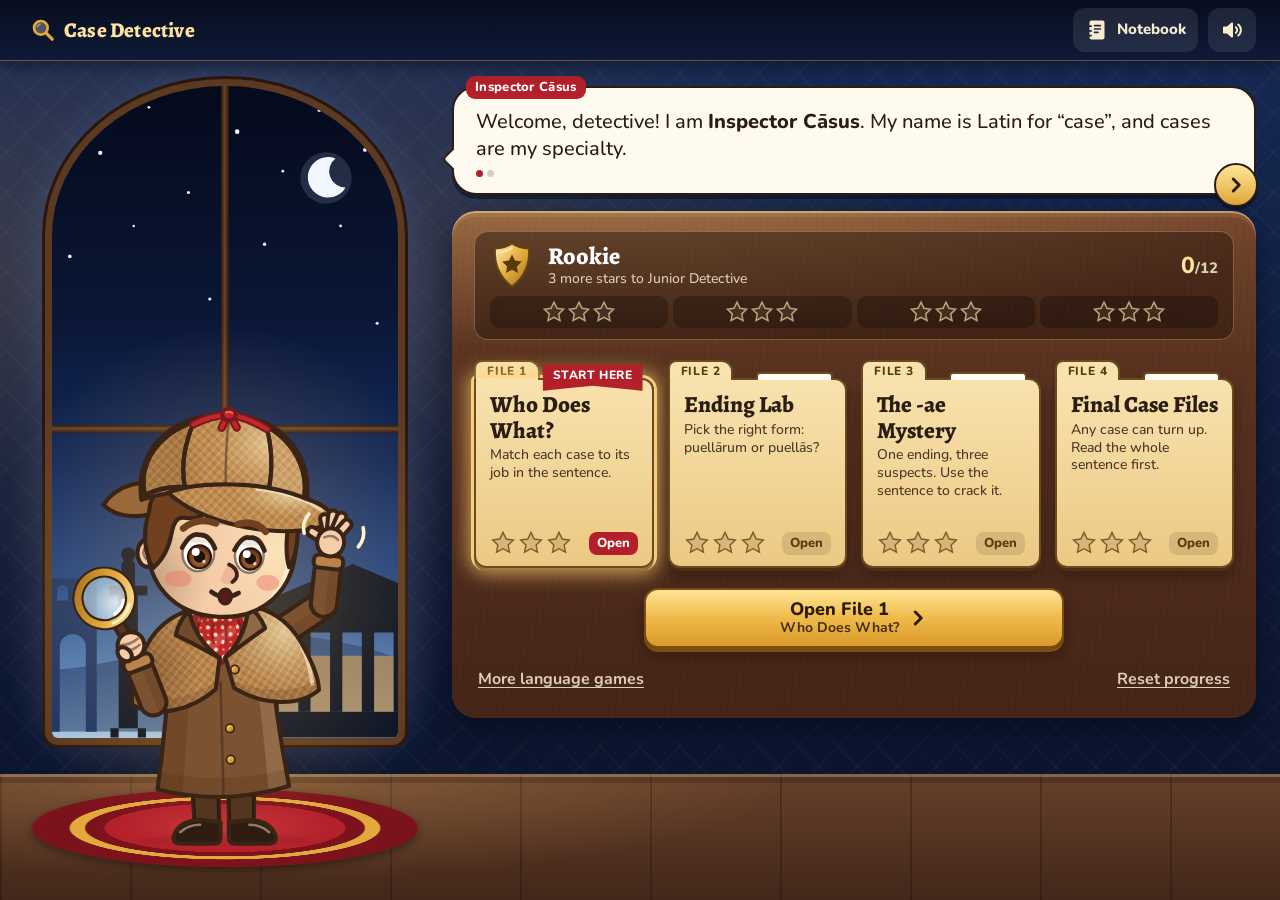
==== commit 8b191bbe: "Case Detective 2.1, part one: a lesson for every case, Latin beside every example - The first briefi" ====
--- a/case-detective/index.html
+++ b/case-detective/index.html
@@ -38,7 +38,7 @@
     <!-- the Inspector's glass, for the walk over the words of a clue -->
     <symbol id="i-lens" viewBox="0 0 44 44"><path fill="none" stroke="#3a2416" stroke-width="7.500" stroke-linecap="round" d="M28.500 28.500l10 10"/><path fill="none" stroke="#8a5a34" stroke-width="4.300" stroke-linecap="round" d="M28.500 28.500l10 10"/><circle cx="18" cy="18" r="13" fill="#c6ecfa" fill-opacity=".3" stroke="#3a2416" stroke-width="6"/><circle cx="18" cy="18" r="13" fill="none" stroke="url(#g-brass)" stroke-width="3.400"/><path fill="none" stroke="#fff" stroke-width="2.200" stroke-linecap="round" opacity=".85" d="M9.500 15.500a9 9 0 0 1 6-6"/></symbol>
 
-    <!-- one picture per case (Notebook, briefing). They take the case colours from the element: --c, --ci, --ct -->
+    <!-- one picture per case (Notebook, briefing). They take the case colors from the element: --c, --ci, --ct -->
     <symbol id="c-nom" viewBox="0 0 48 48"><circle cx="24" cy="24" r="22" fill="var(--ct, #d8dfe9)" stroke="var(--c, #2563c9)" stroke-width="2.500"/><g fill="var(--ci, #1f55b0)"><circle cx="18" cy="16.500" r="5"/><path d="M8.500 35.500v-2.800c0-5.600 4-9.200 9.500-9.200s9.500 3.600 9.500 9.200v2.800z"/></g><path fill="none" stroke="var(--ci, #1f55b0)" stroke-width="3" stroke-linecap="round" stroke-linejoin="round" d="M30 21h9.500M35.500 16.500L40 21l-4.500 4.500"/></symbol>
     <symbol id="c-gen" viewBox="0 0 48 48"><circle cx="24" cy="24" r="22" fill="var(--ct, #f8e3c7)" stroke="var(--c, #d97a0b)" stroke-width="2.500"/><path fill="none" stroke="var(--ci, #8a4700)" stroke-width="2" stroke-linecap="round" d="M17.500 23.500c-3.500-2-5.500-5.500-5-10"/><path fill="var(--ci, #8a4700)" d="M21.500 15.500h14a2.500 2.500 0 0 1 2.500 2.500v13a2.500 2.500 0 0 1-2.500 2.500h-14l-8-9z"/><circle cx="19.800" cy="24.500" r="2.100" fill="var(--ct, #f8e3c7)"/><path fill="none" stroke="var(--ct, #f8e3c7)" stroke-width="2.200" stroke-linecap="round" d="M25.500 21.500h8.500M25.500 27.500h6"/></symbol>
     <symbol id="c-dat" viewBox="0 0 48 48"><circle cx="24" cy="24" r="22" fill="var(--ct, #d5e7d8)" stroke="var(--c, #17906a)" stroke-width="2.500"/><g fill="var(--ci, #0d6a4d)"><rect x="13.500" y="23.500" width="21" height="13" rx="1.500"/><rect x="11.500" y="17.500" width="25" height="6.500" rx="1.500"/><path d="M24 17.500c-2-5.500-8.500-6-8-2 .300 2.300 4.500 2.200 8 2zm0 0c2-5.500 8.500-6 8-2-.300 2.300-4.500 2.200-8 2z"/></g><path fill="none" stroke="var(--ct, #d5e7d8)" stroke-width="2.600" d="M24 17.500v19"/></symbol>
--- a/case-detective/css/game.css
+++ b/case-detective/css/game.css
@@ -46,7 +46,7 @@
   --cream: #f8ecd0; --cream-2: #dccfb4;
   --brass: #e2a93c; --brass-lt: #ffe39a; --brass-dk: #a8721e; --brass-ink: #2c1a05;
   --red: #b3202a; --red-lt: #e2584f; --red-dk: #7c121b; --red-tint: #f6dbd3; --stamp: #a01a24;
-  /* case colours: --x is the game's colour code (from data.js), --x-i a darker ink of the same hue for
+  /* case colors: --x is the game's color code (from data.js), --x-i a darker ink of the same hue for
      text, --x-t a pale tint of it for the paper of a label */
   --nom: #2563c9; --gen: #d97a0b; --dat: #17906a; --acc: #7b3fc4; --abl: #0f8aa0; --voc: #b0399a; --verb: #746b62;
   --nom-i: #1f55b0; --gen-i: #8a4700; --dat-i: #0d6a4d; --acc-i: #6a32b0; --abl-i: #0a6577; --voc-i: #962d83; --verb-i: #574f47;
@@ -138,7 +138,7 @@
 .tb-tag { flex: none; overflow: visible; }
 .tb-tag b { margin-right: 0; }
 .pips { display: flex; align-items: center; gap: 4px; }
-.pip { width: 13px; height: 13px; border-radius: 50%; background: rgba(255, 255, 255, .14); box-shadow: inset 0 0 0 1.5px rgba(255, 255, 255, .28); position: relative; }
+.pip { flex: none; width: var(--pip, 13px); height: var(--pip, 13px); border-radius: 50%; background: rgba(255, 255, 255, .14); box-shadow: inset 0 0 0 1.5px rgba(255, 255, 255, .28); position: relative; }
 .pip.ok { background: var(--brass); box-shadow: inset 0 0 0 1.5px #fff0b8; }
 .pip.no { background: #55627d; box-shadow: inset 0 0 0 1.5px #9aa7bf; }
 .pip.no::after { content: ""; position: absolute; left: 3px; right: 3px; top: 50%; height: 2px; margin-top: -1px; background: #e6ebf3; border-radius: 1px; }
@@ -199,6 +199,8 @@
 .nw { white-space: nowrap; }
 .b-lead { font-weight: 800; line-height: 1.25; }
 .b-q { color: var(--ink-2); }
+/* the alibi of a wrong pick, in his own words (request 7): see .sh-wn for the same text in the case note */
+.b-wn b { font-weight: 800; }
 .b-next {
   position: absolute; right: -4px; bottom: -14px; display: flex; align-items: center; justify-content: center; width: 44px; height: 44px; padding: 0;
   border: 2px solid var(--ink); border-radius: 50%; background: linear-gradient(180deg, #ffe596, #e2a93c); color: var(--brass-ink); cursor: pointer; box-shadow: 0 3px 0 rgba(3, 8, 22, .45);
@@ -250,7 +252,7 @@
 .stars { display: inline-flex; gap: 2px; }
 .stars svg { width: 22px; height: 22px; fill: rgba(90, 58, 18, .15); stroke: #7d5a2c; stroke-width: 1.3; }
 .stars svg.on { fill: #f4b730; stroke: #7a4e10; }
-/* the round picture of a case: its colours come from the .c-* class around it */
+/* the round picture of a case: its colors come from the .c-* class around it */
 .c-pic { flex: none; width: 34px; height: 34px; }
 
 /* ------------------------------------------------------------------- home */
@@ -304,6 +306,67 @@
 .bf-stamp.still { border-color: var(--slate); color: var(--slate); }
 .recap { padding: 12px; border-radius: 4px 14px 14px 14px; background: linear-gradient(180deg, var(--parch), var(--parch-2)); color: var(--ink); box-shadow: 0 3px 0 #4a2f14, 0 8px 14px rgba(20, 10, 4, .35); animation: view-in .34s ease backwards; }
 .recap.wait { display: none; }
+/* A briefing that teaches with cards (file 1; requests 5 and 6): the chart, the lesson of one case, the
+   recap. They lie on one spot, as tall as the tallest of them, so nothing under them moves from beat to
+   beat. .bf-card is the recap's own paper. */
+.bf-cards { display: grid; }
+.bf-cards > * { grid-area: 1 / 1; min-width: 0; }
+.bf-cards > .wait, .bf-cards > .recap.wait { display: block; visibility: hidden; animation: none; }
+.bf-cards > .wait * { visibility: hidden !important; }   /* (a label that is on show in a waiting lesson would shine through) */
+.bf-cards > .bf-lesson.wait { display: flex; }
+.bf-card { padding: 12px; border-radius: 4px 14px 14px 14px; background: linear-gradient(180deg, var(--parch), var(--parch-2)); color: var(--ink); box-shadow: 0 3px 0 #4a2f14, 0 8px 14px rgba(20, 10, 4, .35); animation: view-in .34s ease backwards; }
+.bf-chart .rc-h { display: flex; flex-wrap: wrap; align-items: baseline; gap: 2px 8px; margin-bottom: 4px; }
+.bf-chart .rc-h small { color: var(--ink-2); font: 700 14.5px/1.2 var(--f-ui); }
+.bf-chart .decl { border-spacing: 0 3px; }
+.bf-chart .decl td { padding: 3px 8px; font-size: 19px; }
+.bf-chart .decl td:first-child { font-size: 14px; }
+.bf-lesson { display: flex; flex-direction: column; justify-content: center; gap: 8px; }
+.ls-head { display: flex; flex-wrap: wrap; align-items: center; gap: 3px 8px; }
+.ls-head .c-pic { flex: none; width: 34px; height: 34px; }
+.ls-head .chip { flex: none; font-size: 15px; }
+.ls-q { font: 800 20px/1.15 var(--f-serif); }
+.ls-job { flex-basis: 100%; color: var(--ink-2); font-size: 15.5px; font-weight: 700; line-height: 1.25; }
+.bf-lesson .scroll-wrap { padding: 0; }
+.bf-lesson .ev-tag { display: none; }
+.bf-lesson .scroll { margin: 0; padding: 7px 4px 8px; border: 0; border-radius: 12px; background: rgba(255, 255, 255, .62); box-shadow: inset 0 0 0 1.5px rgba(122, 78, 16, .22); }
+.bf-lesson .scroll::before, .bf-lesson .scroll::after { display: none; }
+.ls-tr { text-align: center; font: 500 17px/1.25 var(--f-serif); }
+.ls-tr b { color: var(--ci); }
+.ls-row { display: flex; flex-wrap: wrap; align-items: baseline; justify-content: center; gap: 2px 7px; padding-top: 7px; border-top: 2px dashed rgba(107, 74, 34, .35); color: var(--ink-2); font-size: 14.5px; font-weight: 700; }
+.ls-tr:empty, .ls-row:empty { display: none; }
+.ls-end { color: var(--ink); font: 500 20px/1.15 var(--f-serif); }
+.ls-end b { color: var(--ci); font-weight: 800; }
+.ls-row small { margin: 0 6px 0 -3px; font-size: 13px; }
+/* too tall for the screen (briefFit): first the cover folds to its title, then the cards close ranks */
+.v-brief.bf-tight .bf-blurb, .v-brief.bf-tight .bf-meta { display: none; }
+.v-brief.bf-tight .bf-cover { padding-top: 8px; padding-bottom: 8px; }
+.bf-tight2 .ls-row { display: none; }
+.bf-tight2 .bf-card { padding-top: 8px; padding-bottom: 9px; }
+.bf-tight2 .bf-lesson { gap: 6px; }
+.bf-tight2 .bf-chart .decl { border-spacing: 0 2px; }
+.bf-tight2 .bf-chart .decl td { padding-top: 2px; padding-bottom: 2px; }
+.bf-tight2 .rc-list { gap: 3px; }
+.bf-tight2 .rc-list li { min-height: 30px; }
+.v-brief.bf-nocover .bf-cover { display: none; }
+.v-brief.bf-nocover:not(.has-cards) .rc-list { gap: 3px; }
+.v-brief.bf-nocover:not(.has-cards) .rc-list li { min-height: 30px; }
+/* (the smallest phones: the lesson leaves its job line to him, and every card closes up once more) */
+.bf-tight3 .ls-job { display: none; }
+.bf-tight3 .ls-q { font-size: 17px; }
+.bf-tight3 .ls-head .chip { font-size: 13px; }
+.bf-tight3 .bf-card { padding: 7px 9px 8px; }
+.bf-tight3 .bf-lesson { gap: 5px; }
+.bf-tight3 .rc-h { margin-bottom: 4px; font-size: 17px; }
+.bf-tight3 .bf-chart .rc-h { margin-bottom: 2px; }
+.bf-tight3 .bf-chart .decl td { padding-top: 1px; padding-bottom: 1px; }
+.bf-tight3 .rc-list { gap: 2px; }
+.bf-tight3 .rc-list li { min-height: 28px; padding-top: 2px; padding-bottom: 2px; }
+/* "that is where the chart lives": the Notebook button, lit for as long as he points at it */
+.tb-btn.point { background: rgba(244, 183, 48, .26); color: #fff; }
+.tb-btn.point::after { content: ""; position: absolute; left: -3px; right: -3px; top: -3px; bottom: -3px; border-radius: 15px; box-shadow: 0 0 0 3px #f4b730, 0 0 16px 5px rgba(244, 183, 48, .75); pointer-events: none; animation: nb-glow 1.1s ease-in-out infinite alternate; }
+.tb-btn.point::before { content: ""; position: absolute; left: 50%; top: calc(100% + 7px); z-index: 2; margin-left: -10px; border: 10px solid transparent; border-top: 0; border-bottom: 13px solid #f4b730; filter: drop-shadow(0 2px 0 #7a4e10); pointer-events: none; animation: nb-nudge .55s ease-in-out infinite alternate; }
+@keyframes nb-glow { from { opacity: .4; } to { opacity: 1; } }
+@keyframes nb-nudge { from { transform: translateY(0); } to { transform: translateY(5px); } }
 .rc-h { margin-bottom: 8px; font: 800 19px/1.15 var(--f-serif); }
 .rc-list { display: grid; gap: 6px; margin: 0; padding: 0; list-style: none; }
 .rc-list li { display: flex; align-items: center; gap: 8px; min-height: 36px; padding: 3px 8px 3px 4px; border-radius: 18px 9px 9px 18px; background: rgba(255, 255, 255, .55); }
@@ -387,6 +450,15 @@
 }
 .v-train .w-q { animation: q-pulse 1.9s ease-in-out infinite; }
 @keyframes q-pulse { 0%, 100% { transform: scale(1); } 50% { transform: scale(1.24); } }
+/* File 2: the mystery word is the answer itself. Its place in the sentence is an empty slot, cut out with
+   a dashed line and as wide as the widest form that could go there (sizeGap in game.js), with the "?"
+   in the middle of it. When the answer is in, the right form drops into the slot. */
+.w.gap { background: rgba(255, 224, 138, .34); box-shadow: none; }
+.w.gap::after { content: ""; position: absolute; top: 1px; right: 1px; bottom: 1px; left: 1px; border: 2px dashed #b9801c; border-radius: 9px; pointer-events: none; }
+.w.gap .w-t, .w.filled .w-t { position: relative; min-width: 4.2em; text-align: center; }
+.w.gap .w-q { left: 50%; right: auto; top: 50%; width: 24px; height: 24px; margin: -12px 0 0 -12px; font-size: 16px; line-height: 24px; }
+.w.filled .w-t.drop { animation: drop-in .5s cubic-bezier(.2, 1.3, .4, 1) backwards; }
+@keyframes drop-in { 0% { opacity: 0; transform: translateY(-20px) scale(1.15); } 55% { opacity: 1; transform: translateY(2px) scale(1); } 100% { opacity: 1; transform: none; } }
 .wu.show .w-q { animation: q-out .26s ease forwards; }
 @keyframes q-out { to { opacity: 0; transform: scale(.2); } }
 .w.ev::after { content: ""; position: absolute; top: 1px; right: 1px; bottom: 1px; left: 1px; border-radius: 10px; border: 3px dashed var(--red); animation: pop-in .4s cubic-bezier(.2, 1.5, .4, 1) both; }
@@ -395,7 +467,7 @@
 .w.no { animation: shake .36s; }
 .w.yes { animation: found .7s ease; }
 @keyframes found { 0% { transform: scale(1); } 30% { transform: scale(1.1); } 100% { transform: scale(1); } }
-/* The job label: a slip of paper in the case colour, hung from the word it belongs to. It is as wide as
+/* The job label: a slip of paper in the case color, hung from the word it belongs to. It is as wide as
    its text from the start (the rows are laid out for that), so nothing moves sideways when it appears. */
 .w-lab { visibility: hidden; height: 0; overflow: hidden; padding: 0 7px; white-space: nowrap; text-align: center; color: var(--ci); font: 700 12.5px/1.2 var(--f-ui); }
 .w-lab b { display: block; font-size: 13px; font-weight: 900; }
@@ -451,7 +523,7 @@
 .n3 .opt { flex-direction: column; align-items: stretch; justify-content: flex-start; gap: 0; min-height: 98px; padding: 9px 7px 9px; }
 .n3 .opt.colored { padding: 16px 7px 9px; }
 .n3 .opt.colored::before { right: 0; bottom: auto; width: auto; height: 8px; }
-/* a suspect with a portrait: the cameo carries the case colour, so the strip is not needed */
+/* a suspect with a portrait: the cameo carries the case color, so the strip is not needed */
 .n3 .opt.has-pic { padding: 7px 6px 8px; }
 .n3 .opt.has-pic::before { display: none; }
 .o-pic { flex: none; width: 40px; height: 40px; margin: 0 auto 3px; }
@@ -464,6 +536,14 @@
 .n3 .o-sub { font-size: clamp(13px, 3.9vw, 15px); }
 .opt.latin { justify-content: center; text-align: center; }
 .opt.latin .o-lab { font: 700 25px/1.1 var(--f-serif); white-space: nowrap; overflow-wrap: normal; }
+/* The net under the answer cards (fitAnswers in game.js): a label that would not fit its card sends four
+   cards back to two columns (.cols2), three cards in a row give up the air at their sides (.slim), then
+   the type steps down (.fs, never under 17 px), the number keys give up their badges (.nokey), and at
+   the very last the word may break (.brk). While it measures (.probe) a long word must not break by itself. */
+.answers.n4.cols2 { grid-template-columns: 1fr 1fr; }
+.answers.fs .o-lab { font-size: var(--lab-fs, 17px) !important; }
+.answers.probe .o-lab { overflow-wrap: normal; }
+.answers.brk .o-lab, .answers.brk .opt.latin .o-lab { white-space: normal; overflow-wrap: anywhere; }
 .o-mark { display: none; flex: none; width: 30px; height: 30px; border-radius: 50%; align-items: center; justify-content: center; }
 .o-mark .ic { width: 20px; height: 20px; }
 .n3 .o-mark { position: absolute; right: 5px; top: 5px; width: 26px; height: 26px; }
@@ -473,6 +553,16 @@
 .opt.right .o-mark { display: flex; background: linear-gradient(180deg, #ffe596, #e2a93c); color: var(--brass-ink); }
 .opt.wrong { border-color: var(--slate); background: #e4e6ea; animation: shake .36s; }
 .opt.wrong .o-mark { display: flex; background: var(--slate); color: #fff; }
+/* (fitAnswers) Where the right or wrong mark would lie on a word, or squeeze one in two, every card of
+   that question keeps a strip free at its top and the marks sit there. */
+.answers.mk-top .opt { padding-top: 29px !important; }
+.answers.mk-top .o-mark { position: absolute !important; right: 4px !important; top: 4px !important; width: 22px !important; height: 22px !important; }
+.answers.mk-top .o-mark .ic { width: 15px; height: 15px; }
+.answers.mk-top.n3 .opt.colored { padding-top: 37px !important; }
+.answers.mk-top.n3 .opt.colored .o-mark { top: 12px !important; }
+.answers.nokey .o-key { display: none !important; }
+.answers.n3.slim .opt { padding-left: 4px !important; padding-right: 4px !important; }
+.answers.st-sm .o-stamp { padding: 2px 5px 1px; font-size: 11.5px; letter-spacing: .3px; }
 .answers.locked .opt { cursor: default; }
 .answers.locked .opt:not(.right):not(.wrong) { opacity: .58; }
 @keyframes right-pop { 0% { transform: scale(1); } 45% { transform: scale(1.045); } 100% { transform: scale(1); } }
@@ -510,6 +600,9 @@
 .gloss-hint { flex: 1 1 0; min-width: 0; font-size: 15px; line-height: 1.22; color: var(--cream-2); }
 .gloss-hint.used { visibility: hidden; }
 .has-clue .gloss-hint, .snug .gloss-hint { display: none; }
+/* a choice question on a screen that cannot hold its prompt, its answers and its Latin example: the
+   example makes way until the answer is in (fitPlay in game.js; the last step, after everything else) */
+.v-play.no-ev .scroll-wrap, .v-play.no-ev .gloss-hint { display: none; }
 .clue-btn {
   position: relative; display: inline-flex; align-items: center; gap: 8px; flex: none; min-height: 46px; margin-left: auto; padding: 5px 14px 5px 11px; border: 2px solid var(--red-dk); border-radius: 23px;
   background: linear-gradient(180deg, #c8323a, #9c1a24); color: #fff; font: 800 16px/1.1 var(--f-ui); white-space: nowrap; box-shadow: 0 3px 0 var(--red-dk); cursor: pointer;
@@ -591,6 +684,38 @@
 .app.compact .dock.stick { padding-top: 6px; padding-bottom: calc(10px + env(safe-area-inset-bottom)); }
 .app.compact .dock.stick .btn { min-height: 48px; }
 .sheet.terse .sh-note { display: none; }
+/* A wrong pick has an alibi (request 7). While he stands on the stage he says it in his bubble, and the
+   note keeps "Not X / It is Y". Once he has hopped into the note (compact) his words go with him: "Why not
+   X?" beside him, the alibi under it across the whole note, then the right answer and its reason. */
+.sh-ask, .sh-wn, .sh-ans { display: none; }
+.is-choice .sheet.has-wn .sh-q { display: block; }
+.app.compact .sheet.has-wn .sh-not, .app.compact .sheet.has-wn .sh-is { display: none; }
+.app.compact .sheet.has-wn .sh-ask, .app.compact .sheet.has-wn .sh-ans { display: flex; }
+.app.compact .sheet.has-wn .sh-wn { display: block; }
+.sh-ask > b { font: 800 18px/1.15 var(--f-serif); }
+.sh-ask .chip { padding: 2px 8px; font-size: 14px; }
+.sh-ask .chip + b { margin-left: -5px; }
+.sh-wn { position: relative; max-width: 37em; margin-top: 7px; padding: 6px 10px 7px; border-radius: 12px; background: #f1dfb9; box-shadow: inset 0 0 0 1.5px rgba(122, 78, 16, .28); font-size: 16px; line-height: 1.36; }
+.sh-wn::before { content: ""; position: absolute; left: 20px; top: -6px; width: 11px; height: 11px; background: #f1dfb9; box-shadow: inset 1.5px 1.5px 0 rgba(122, 78, 16, .28); transform: rotate(45deg); }
+.sh-ans { margin-top: 8px; }
+.sh-ans > b { font-size: 18px; }
+.sh-ok { display: flex; align-items: center; justify-content: center; flex: none; width: 22px; height: 22px; border-radius: 50%; background: linear-gradient(180deg, #ffe596, #e2a93c); color: var(--brass-ink); box-shadow: 0 0 0 1.5px #7a4e10; }
+.sh-ok .ic { width: 15px; height: 15px; }
+.app.compact .sheet.has-wn .sh-q { margin-top: 6px; }
+/* the folded screen is still too long: it closes ranks before anything is taken away (trimAnswered).
+   The words stay as easy to tap: their target reaches down over their label (.wu.show .w::before). */
+.app.compact .dense .wu.show .w { min-height: 38px; }
+.app.compact .dense .scroll { padding-top: 6px; padding-bottom: 6px; }
+.app.compact .dense.view { gap: 6px; }
+.app.compact .dense .sheet { padding-top: 5px; padding-bottom: 7px; }
+.app.compact .dense .sh-wn { margin-top: 5px; padding-top: 4px; padding-bottom: 5px; }
+.app.compact .dense .sh-ans { margin-top: 5px; }
+.app.compact .dense .sh-why { margin-top: 3px; }
+.app.compact .dense .sh-q { margin-top: 4px; padding-top: 3px; padding-bottom: 4px; }
+.app.compact .dense .sheet.has-wn .sh-ans .sh-job { display: none; }   /* (it is in the label right above, and in the reason right below) */
+.app.compact .dense .dock.stick { padding-top: 4px; padding-bottom: calc(7px + env(safe-area-inset-bottom)); }
+.app.compact .dense2 .sh-wn, .app.compact .dense2 .sh-why { line-height: 21px; }
+.app.compact .dense2 .scroll { padding-top: 4px; padding-bottom: 4px; }
 /* a second look with a clue out, on a screen with no room to spare: the question alone stays in the bubble */
 .app.terse .b-text .b-lead { display: none; }
 
@@ -650,10 +775,15 @@
 .miss-q mark { padding: 0 4px; border-radius: 5px; background: #ffe08a; box-shadow: inset 0 0 0 1.5px #b9801c; color: inherit; font-weight: 800; }
 .miss-tr { margin-top: 1px; color: var(--ink-2); font: 500 16px/1.25 var(--f-serif); }
 .miss-p { font-weight: 700; line-height: 1.3; }
+.miss-p + .miss-q { margin-top: 6px; }
 .miss-a { display: flex; flex-wrap: wrap; align-items: center; gap: 6px; margin: 6px 0; font-size: 14px; font-weight: 800; color: var(--ink-2); }
 .miss-fixed { display: inline-flex; align-items: center; gap: 3px; color: var(--dat-i); }
 .miss-fixed .ic { width: 16px; height: 16px; }
 .miss-why { line-height: 1.4; }
+.miss-wn { margin-top: 7px; padding: 6px 10px 7px; border-radius: 10px; background: #f1dfb9; box-shadow: inset 0 0 0 1.5px rgba(122, 78, 16, .22); line-height: 1.4; }
+.miss-ask { display: inline-flex; align-items: center; gap: 6px; margin-right: 6px; font-weight: 800; color: var(--ink-2); }
+.miss-ask .chip { padding: 1px 8px; font-size: 14px; }
+.miss-ask .chip + b { margin-left: -4px; }
 
 /* --------------------------------------------------------------- notebook */
 .scrim { position: fixed; z-index: 40; top: 0; right: 0; bottom: 0; left: 0; background: rgba(4, 8, 20, .72); animation: fade-in .2s ease both; }
@@ -683,7 +813,7 @@
 .nb-job { display: block; margin-top: 3px; line-height: 1.3; }
 .nb-hook { display: block; margin-top: 2px; font-size: 16px; line-height: 1.3; color: var(--ink-2); }
 .decl { width: 100%; border-collapse: separate; border-spacing: 0 4px; }
-.decl th { padding: 2px 6px; text-align: left; font: 800 12px/1.2 var(--f-ui); letter-spacing: 1px; text-transform: uppercase; color: var(--ink-2); }
+.decl th { padding: 2px 6px; text-align: left; font: 800 13px/1.2 var(--f-ui); letter-spacing: 1px; text-transform: uppercase; color: var(--ink-2); }
 .decl td { padding: 5px 6px; background: rgba(255, 255, 255, .6); font: 500 20px/1.15 var(--f-serif); }
 .decl td:first-child { border-radius: 9px 0 0 9px; border-left: 8px solid var(--c); font: 800 14px/1.2 var(--f-ui); color: var(--ci); }
 .decl td:last-child { border-radius: 0 9px 9px 0; }
@@ -696,6 +826,8 @@
 .nb-method li::before { content: counter(m); position: absolute; left: 10px; top: 9px; display: flex; align-items: center; justify-content: center; width: 28px; height: 28px; border-radius: 50%; background: var(--brass); color: var(--brass-ink); font: 800 16px/1 var(--f-ui); box-shadow: 0 0 0 2px #7a4e10; }
 .nb-method b { display: block; font: 800 18px/1.2 var(--f-serif); }
 .nb-tips { margin: 0; padding-left: 20px; line-height: 1.4; }
+/* the line about the keys is for a device that has them */
+@media (hover: none) and (pointer: coarse) { .nb-tips .kb-tip { display: none; } }
 .nb-tips kbd { display: inline-block; min-width: 24px; padding: 0 6px; border: 1.5px solid var(--ink-2); border-bottom-width: 3px; border-radius: 6px; background: #fff; font: 800 14px/1.5 var(--f-ui); text-align: center; }
 
 /* reset dialog */
@@ -744,7 +876,7 @@
   :root { --pad: 9px; }
   .tb-btn { padding: 0 8px; }
   .pips { gap: 3px; }
-  .pip { width: 11px; height: 11px; }
+  .pip { width: var(--pip, 11px); height: var(--pip, 11px); }
   .n3 .opt { padding-left: 5px; padding-right: 4px; }
   .n3 .o-lab { letter-spacing: -.2px; }
   .f-title { font-size: 17px; }
@@ -759,8 +891,11 @@
   .choice { padding-left: 6px; padding-right: 6px; }
 }
 @media (max-width: 419.98px) {
+  .opt.latin .o-lab { font-size: 23px; }
+}
+@media (max-width: 479.98px) {
+  /* nine pips, a streak and the tag do not fit one bar: the tag goes (the pips' label and his words say it) */
   .tb-tag.long { display: none; }
-  .opt.latin .o-lab { font-size: 23px; }
 }
 @media (min-width: 400px) {
   .tb-train b { display: inline-block; }
@@ -854,6 +989,7 @@
   .tlink:hover { color: #fff; }
   .w:hover { background: rgba(226, 169, 60, .25); }
   .w.t:hover { background: #ffd35c; }
+  .w.gap:hover { background: rgba(255, 224, 138, .6); }
   .wu.show .w.t:hover { background: var(--ct); }
 }
 
@@ -1050,7 +1186,6 @@
   .act-slot .choice { flex: 0 1 270px; }
   /* the recap's place on the desk is kept from the first line, so the desk does not grow under the pointer */
   .recap.wait { display: block; visibility: hidden; }
-  .answers.n4.latin { grid-template-columns: repeat(4, 1fr); }
   .files { grid-template-columns: repeat(2, minmax(0, 1fr)); gap: 30px 14px; margin-top: 24px; }
   .folder { min-height: 112px; }
   .v-home .dock .btn.primary { flex: 0 1 420px; margin: 0 auto; }
@@ -1069,6 +1204,17 @@
 @media (min-width: 1220px) {
   .files { grid-template-columns: repeat(4, minmax(0, 1fr)); gap: 14px; }
   .folder { min-height: 190px; }
+}
+/* Four Latin forms in one row: only where the longest of them (puellārum and its like) fits its card
+   with room to spare beside the number key. That takes a desk of 760 px, which every window from
+   1280 px wide has, and not the low-and-wide tier. Everywhere else the forms stand in two rows of two.
+   (Version 2 put four in a row from 900 px, and from 640 px on a phone on its side: there the cards
+   were narrower than the words, and cut them off.) The game measures the real labels as well and goes
+   back to two columns by itself: fitAnswers in game.js. */
+@media (min-width: 1280px) and (min-height: 620px) {
+  .answers.n4.latin:not(.cols2) { grid-template-columns: repeat(4, minmax(0, 1fr)); gap: 10px; }
+  .answers.n4.latin:not(.cols2) .opt { gap: 6px; padding-left: 12px; padding-right: 10px; }
+  .answers.n4.latin:not(.cols2) .o-lab { font-size: 25px; }
 }
 @media (min-width: 900px) {
   /* the method written out at the end of the training case: three cards side by side */
@@ -1254,6 +1400,16 @@
   .method.full b { grid-row: auto; margin-top: 0; }
   .method.full .m-x { display: none; }
 }
+/* Latin answers on a narrow desk beside him (a phone on its side, a small window): two side by side,
+   each with its number key where there is a mouse. Their type and padding follow the width of the
+   desk, so the longest form (puellārum) fits its card with air to spare. */
+@media (min-width: 640px) and (max-width: 759.98px) and (max-height: 520px) {
+  .opt.latin .o-lab { font-size: 25px; }
+}
+@media (min-width: 640px) and (max-width: 699.98px) and (max-height: 520px) {
+  .opt.latin { padding-left: 10px; padding-right: 8px; }
+  .opt.latin .o-lab { font-size: 23px; }
+}
 @media (min-width: 640px) and (max-height: 400px) {
   /* a small phone on its side: the suspects keep their colors and their questions, and give up their faces */
   .n3 .opt.has-pic { padding: 14px 6px 6px; }
@@ -1264,6 +1420,52 @@
 }
 
 /* --------------------------------------------------------- reduced motion */
+/* the cards of a teaching briefing (file 1) on each tier: the recap's own sizes */
+@media (max-width: 599.98px) {
+  /* on a phone the lesson is the screen: the file's name is in the top bar already */
+  .v-brief.has-cards .bf-cover { display: none; }
+  .bf-card { padding: 9px 10px 10px; }
+  .ls-head { gap: 3px 6px; }
+  .ls-head .c-pic { width: 28px; height: 28px; }
+  .ls-head .chip { font-size: 14px; }
+  .ls-q { font-size: 19px; }
+}
+@media (max-width: 639.98px) {
+  /* the smallest phones, in a briefing that would not fit otherwise (briefFit): he gets smaller, the lines
+     of his bubble stand closer and the bar at the bottom gives up its air. The type keeps its 16 px. */
+  .app.brief-small { --insp: 64px; }
+  .app.brief-small .bubble-wrap { padding: 9px 0 6px; }
+  .app.brief-small .bubble { padding: 10px 11px 7px; }
+  .app.brief-small .b-text { line-height: 20px; }
+  .app.brief-small .v-brief .dock.stick { padding-top: 4px; padding-bottom: calc(7px + env(safe-area-inset-bottom)); }
+}
+@media (min-width: 600px) {
+  .bf-card { padding: 16px; }
+  .bf-chart .decl td { padding: 5px 10px; font-size: 22px; }
+  .bf-chart .decl td:first-child { font-size: 16px; }
+  .bf-chart .rc-h small { font-size: 16px; }
+  .ls-head .c-pic { width: 42px; height: 42px; }
+  .ls-head .chip { font-size: 17px; }
+  .ls-q { font-size: 25px; }
+  .ls-job { flex-basis: auto; font-size: 17px; }
+  .ls-tr { font-size: 20px; }
+  .ls-row { font-size: 16px; }
+  .ls-end { font-size: 23px; }
+  .bf-lesson { gap: 12px; }
+}
+@media (min-width: 640px) and (max-height: 520px), (min-width: 900px) and (max-height: 619.98px) {
+  .bf-card { padding: 8px 12px 9px; }
+  .bf-chart .decl { border-spacing: 0 2px; }
+  .bf-chart .decl td { padding: 1px 8px; font-size: 18px; }
+  .bf-chart .decl td:first-child { font-size: 13.5px; }
+  .bf-chart .decl th { padding-top: 0; padding-bottom: 0; }
+  .ls-head .c-pic { width: 30px; height: 30px; }
+  .ls-head .chip { font-size: 15px; }
+  .ls-q { font-size: 20px; }
+  .ls-job { font-size: 15px; }
+  .ls-tr { font-size: 17px; }
+  .bf-lesson { gap: 6px; }
+}
 @media (prefers-reduced-motion: reduce) {
   /* no transition at all, rather than a very short one: a short one still makes every change of size
      arrive one frame late, and the game measures the page right after it changes it */
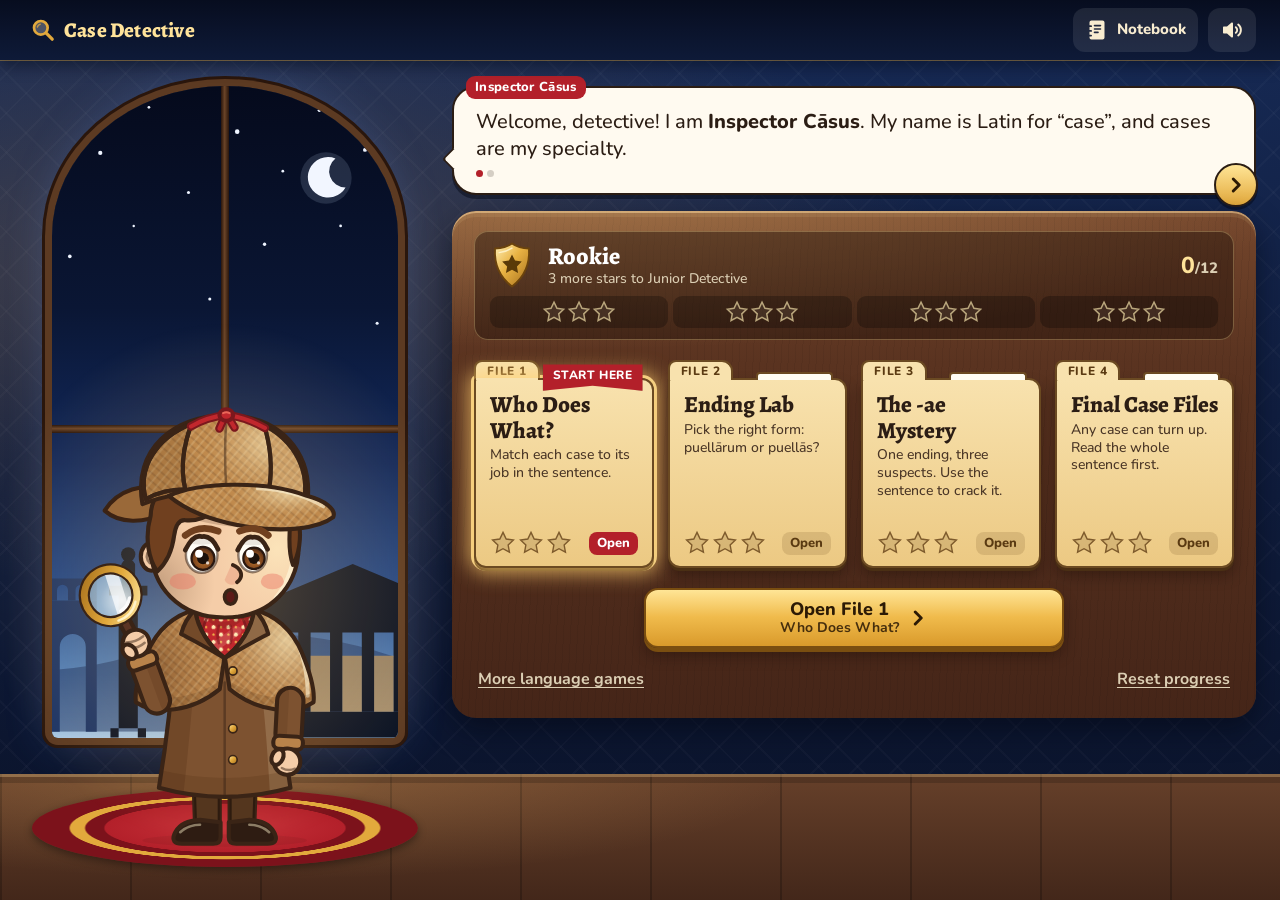
==== commit e7721b0f: "Case Detective 2.1, part two: pictures of the sentences in the game - Each question shows a small pi" ====
--- a/case-detective/index.html
+++ b/case-detective/index.html
@@ -27,6 +27,8 @@
     <symbol id="i-check" viewBox="0 0 24 24"><path fill="none" stroke="currentColor" stroke-width="3.400" stroke-linecap="round" stroke-linejoin="round" d="M5.200 12.800l4.300 4.300L18.900 7.500"/></symbol>
     <symbol id="i-x" viewBox="0 0 24 24"><path fill="none" stroke="currentColor" stroke-width="3.200" stroke-linecap="round" d="M6.500 6.500l11 11M17.500 6.500l-11 11"/></symbol>
     <symbol id="i-glass" viewBox="0 0 24 24"><path fill="none" stroke="currentColor" stroke-width="3" stroke-linecap="round" d="M15.200 15.200l5.300 5.300"/><circle cx="10" cy="10" r="6.300" fill="rgba(255,255,255,.28)" stroke="currentColor" stroke-width="2.500"/><path fill="none" stroke="currentColor" stroke-width="1.400" stroke-linecap="round" opacity=".8" d="M6.800 9.200c.3-1.400 1.300-2.300 2.600-2.600"/></symbol>
+    <symbol id="i-music" viewBox="0 0 24 24"><path fill="currentColor" d="M8.600 5 20 2.700v3.700L8.600 8.700z"/><path fill="none" stroke="currentColor" stroke-width="1.900" d="M9.550 6.200v11M19.050 4v11"/><ellipse cx="6.900" cy="17.400" rx="3.200" ry="2.500" transform="rotate(-18 6.900 17.400)" fill="currentColor"/><ellipse cx="16.400" cy="15.300" rx="3.200" ry="2.500" transform="rotate(-18 16.400 15.300)" fill="currentColor"/></symbol>
+    <symbol id="i-music-off" viewBox="0 0 24 24"><g opacity=".75"><path fill="currentColor" d="M8.600 5 20 2.700v3.700L8.600 8.700z"/><path fill="none" stroke="currentColor" stroke-width="1.900" d="M9.550 6.200v11M19.050 4v11"/><ellipse cx="6.900" cy="17.400" rx="3.200" ry="2.500" transform="rotate(-18 6.900 17.400)" fill="currentColor"/><ellipse cx="16.400" cy="15.300" rx="3.200" ry="2.500" transform="rotate(-18 16.400 15.300)" fill="currentColor"/></g><path fill="none" stroke="#0e1a38" stroke-width="5" stroke-linecap="round" d="M3.800 3.600 20.400 20.600"/><path fill="none" stroke="currentColor" stroke-width="2.100" stroke-linecap="round" d="M3.800 3.600 20.400 20.600"/></symbol>
     <symbol id="i-flame" viewBox="0 0 24 24"><path fill="url(#g-flame)" stroke="#8a3d10" stroke-width="1.200" stroke-linejoin="round" d="M12.300 2.300c.6 3.200-1.100 4.700-2.700 6.600-1.300 1.500-2.900 3.300-2.900 6 0 3.200 2.400 5.700 5.500 5.700s5.600-2.500 5.600-5.700c0-1.900-.8-3.300-1.800-4.700-.300 1.100-.9 1.800-1.700 2.200.4-3.700-.4-7.500-2-10.100z"/><path fill="#fff6c9" d="M12.100 12.400c-1.300 1.300-2.200 2.500-2.200 4 0 1.300 1 2.400 2.300 2.400s2.300-1.100 2.300-2.400c0-1.500-1.300-2.500-2.400-4z"/></symbol>
     <symbol id="i-next" viewBox="0 0 24 24"><path fill="none" stroke="currentColor" stroke-width="3.200" stroke-linecap="round" stroke-linejoin="round" d="M9 5.500l6.500 6.500L9 18.500"/></symbol>
     <symbol id="i-skip" viewBox="0 0 24 24"><path fill="none" stroke="currentColor" stroke-width="2.800" stroke-linecap="round" stroke-linejoin="round" d="M5.500 6l6 6-6 6M12.500 6l6 6-6 6"/></symbol>
@@ -91,6 +93,9 @@
     <button type="button" class="tb-btn" id="nbBtn" data-action="notebook" aria-haspopup="dialog" aria-label="Open the Notebook">
       <svg class="ic" aria-hidden="true"><use href="#i-book"></use></svg><span class="tb-lab">Notebook</span>
     </button>
+    <button type="button" class="tb-btn tb-sound tb-music" id="musicBtn" data-action="music" aria-pressed="true" aria-label="Music">
+      <svg class="ic ic-on" aria-hidden="true"><use href="#i-music"></use></svg><svg class="ic ic-off" aria-hidden="true"><use href="#i-music-off"></use></svg>
+    </button>
     <button type="button" class="tb-btn tb-sound" id="soundBtn" data-action="sound" aria-pressed="true" aria-label="Sound">
       <svg class="ic ic-on" aria-hidden="true"><use href="#i-sound"></use></svg><svg class="ic ic-off" aria-hidden="true"><use href="#i-mute"></use></svg>
     </button>
@@ -153,7 +158,10 @@
 
 <script src="js/data.js"></script>
 <script src="js/detective.js"></script>
+<script src="js/scenes.js"></script>
 <script src="js/sfx.js"></script>
+<script src="js/music.js"></script>
+<script src="music/list.js"></script>
 <script src="js/game.js"></script>
 </body>
 </html>
--- a/case-detective/css/game.css
+++ b/case-detective/css/game.css
@@ -126,6 +126,15 @@
 .tb-sound[aria-pressed="false"] .ic-on { display: none; }
 .tb-sound[aria-pressed="false"] .ic-off { display: block; }
 .tb-sound[aria-pressed="false"] { color: var(--cream-2); }
+/* the music block in the Notebook */
+.mu-now { display: flex; align-items: center; gap: 8px; padding: 8px 10px; border-radius: 10px; background: rgba(255, 255, 255, .6); font-weight: 800; line-height: 1.3; }
+.mu-now .ic { flex: none; width: 22px; height: 22px; color: var(--red-dk); }
+.mu-row { display: flex; flex-wrap: wrap; gap: 8px; }
+.mu-btn { flex: 1 1 130px; background: #fff; color: var(--ink); border-color: var(--ink-2); }
+.mu-btn[aria-pressed="false"] { background: transparent; }
+.mu-btn:disabled { opacity: .5; cursor: default; }
+.mu-credit { font-size: 15px; }
+.mu-credit a { color: var(--ink-2); font-weight: 700; text-underline-offset: 3px; }
 .logo { display: flex; align-items: center; gap: 8px; padding-left: 6px; font: 800 21px/1 var(--f-serif); color: var(--brass-lt); letter-spacing: .2px; white-space: nowrap; }
 .logo .ic { width: 26px; height: 26px; color: var(--brass); }
 .app:not([data-view="home"]) .logo { display: none; }
@@ -269,6 +278,8 @@
 .rk-g svg.on { fill: #f4b730; stroke: #6b430c; stroke-width: 1.2; animation: star-pop .42s cubic-bezier(.2, 1.7, .4, 1) backwards; animation-delay: calc(var(--i, 0) * 45ms + .2s); }
 
 .files { display: grid; grid-template-columns: minmax(0, 1fr) minmax(0, 1fr); gap: 22px 10px; margin: 14px 0 0; padding: 0; list-style: none; }
+/* the folders of one row are as tall as the tallest of them */
+.files > li { display: flex; }
 .folder {
   position: relative; display: flex; flex-direction: column; align-items: flex-start; gap: 3px; width: 100%; min-height: 84px; padding: 8px 10px 7px;
   border: 2px solid #6b4a22; border-radius: 3px 12px 12px 12px; background: linear-gradient(180deg, #f8e2ae 0%, #ecc983 100%); color: var(--ink);
@@ -565,6 +576,7 @@
 .answers.st-sm .o-stamp { padding: 2px 5px 1px; font-size: 11.5px; letter-spacing: .3px; }
 .answers.locked .opt { cursor: default; }
 .answers.locked .opt:not(.right):not(.wrong) { opacity: .58; }
+.answers.locked .opt.out:not(.right):not(.wrong) { opacity: .8; }
 @keyframes right-pop { 0% { transform: scale(1); } 45% { transform: scale(1.045); } 100% { transform: scale(1); } }
 @keyframes shake { 0%, 100% { transform: translateX(0); } 20% { transform: translateX(-6px); } 45% { transform: translateX(5px); } 70% { transform: translateX(-3px); } }
 @keyframes pop-in { from { opacity: 0; transform: scale(1.25); } to { opacity: 1; transform: none; } }
@@ -603,6 +615,46 @@
 /* a choice question on a screen that cannot hold its prompt, its answers and its Latin example: the
    example makes way until the answer is in (fitPlay in game.js; the last step, after everything else) */
 .v-play.no-ev .scroll-wrap, .v-play.no-ev .gloss-hint { display: none; }
+/* The last step on a screen that is still too short, in the training case and for a question with a
+   clue on the desk: the cards keep their names and let go of their faces and of the question under the
+   name (he is asking those questions himself), and the sentence closes ranks. In the training case the
+   written method at the end goes too: his last line says it in words. */
+.v-play.bare .opt .o-pic, .v-play.bare .opt .o-sub, .v-play.bare .opt.out.has-pic .o-sub { display: none; }
+.v-play.bare .answers .opt { min-height: 50px; }
+.v-play.bare .answers.n3 .opt { justify-content: center; min-height: 56px; padding-top: 4px; padding-bottom: 4px; }
+.v-play.bare .has-pic .o-stamp { position: static; margin: 3px auto 0; }
+.v-play.bare .scroll { padding-top: 4px; padding-bottom: 4px; }
+.v-play.bare { gap: 6px; }
+.v-play.bare .wu.show .w { min-height: 38px; }
+/* (a word that stands that low keeps a tap area of 44 px and more: it reaches 3 px over the word and down
+   over its label) */
+.v-play.bare .wu.show .w::before, .app.compact .dense .wu.show .w::before { top: -3px; height: calc(100% + 37px); }
+.v-play.bare .s-tr { margin-top: 3px; }
+.v-play.bare .scroll-wrap { padding-top: 4px; }
+.v-play.bare .wu.show .w-lab { padding-top: 2px; padding-bottom: 2px; }
+.v-train.bare.outro .method { display: none; }
+/* The step before that one, for a question with a clue on the desk (cb-up): the button for the next
+   clue moves up into the head of the clue note, where the 1 | 2 tabs stand once both clues are out; the
+   line that says there are no more goes (the head of the note says "Clue 2 of 2"). */
+.v-play.cb-up .clue-note { padding-top: 3px; }
+.v-play.cb-up.has-clue .play-dock { position: absolute; z-index: 2; right: 12px; top: 6px; min-height: 0; margin: 0; padding: 0; }
+.v-play.cb-up.has-clue .clue-btn { min-height: 44px; margin: 0; padding: 4px 12px 4px 13px; box-shadow: 0 2px 0 var(--red-dk); }
+.v-play.cb-up.has-clue .clue-btn .ic, .v-play.cb-up.has-clue .clue-btn.spent { display: none; }
+.v-play.cb-up .cn-head.more { min-height: 46px; }
+/* ---------------------------------------------- the picture of the sentence (js/scenes.js, request 4)
+   Where it lies is --scn on .app, set per screen in the media rules: none (the default), stack (a strip
+   under the evidence), late (the same strip, but only after the answer) or side (the right foot of the
+   desk; game.js reads it: sceneLay). Its box has the picture's shape before the picture is drawn
+   (--scn-ar is Scenes.aspect), so nothing under it moves when it arrives. */
+.app { --scn: none; }
+.scn-box { flex: none; align-self: center; width: 100%; max-width: 360px; aspect-ratio: var(--scn-ar, 3.2); border-radius: 12px; background: var(--parch); box-shadow: 0 0 0 2px var(--parch-edge), 0 4px 0 1px #4a2f14, 0 9px 14px rgba(20, 10, 4, .35); animation: lab-in .3s ease backwards; }
+.scn-box > .scn { border-radius: 12px; overflow: hidden; }
+.scn-box.glide { animation: glide .32s cubic-bezier(.2, .8, .2, 1) backwards; }
+.scn-box[hidden] { display: none; }
+/* in the lesson card of a briefing: shut unless the fitted briefing holds it (lessonSceneFit in game.js) */
+.ls-scene { align-self: center; width: 100%; max-width: 328px; aspect-ratio: var(--scn-ar, 3.2); border-radius: 10px; box-shadow: 0 0 0 1.5px rgba(122, 78, 16, .3); }
+.ls-scene[hidden] { display: none; }
+.ls-scene > .scn { border-radius: 10px; overflow: hidden; }
 .clue-btn {
   position: relative; display: inline-flex; align-items: center; gap: 8px; flex: none; min-height: 46px; margin-left: auto; padding: 5px 14px 5px 11px; border: 2px solid var(--red-dk); border-radius: 23px;
   background: linear-gradient(180deg, #c8323a, #9c1a24); color: #fff; font: 800 16px/1.1 var(--f-ui); white-space: nowrap; box-shadow: 0 3px 0 var(--red-dk); cursor: pointer;
@@ -756,7 +808,9 @@
 .vd-rank.in > svg { animation: badge-in .6s cubic-bezier(.2, 1.6, .4, 1) .1s backwards; }
 @keyframes badge-in { from { opacity: 0; transform: scale(.2) rotate(-25deg); } to { opacity: 1; transform: none; } }
 .vd-rank p { flex: 1; min-width: 0; }
-.vd-rank b { display: block; font: 800 22px/1.1 var(--f-serif); }
+/* the new rank has a line of its own, and the full stop of the sentence stays with it */
+.vd-rank b { font: 800 22px/1.1 var(--f-serif); }
+.vd-rank b::before { content: "\A"; white-space: pre; }
 .vd-rank .rank-row { flex: 1 1 100%; }
 .vd-rank .rk-g { background: rgba(122, 78, 16, .2); }
 .vd-rank .rk-g svg { width: 18px; height: 18px; fill: rgba(255, 250, 240, .5); stroke: #7a4e10; }
@@ -766,9 +820,19 @@
 /* one main way on, the others in a single row under it */
 .res-actions { display: flex; flex-direction: column; gap: 9px; }
 .res-more { display: flex; gap: 8px; }
+/* A verdict that is longer than the screen (a promotion on a short phone): the main way on is pinned
+   to the foot of the screen, as Next is after an answer, and comes to rest in its own place above the
+   other buttons when the page is scrolled there (showResults in game.js sets "pin"). */
+.res-actions.pin { display: contents; }
+.res-actions.pin > .btn.primary { position: -webkit-sticky; position: sticky; z-index: 4; bottom: calc(10px + env(safe-area-inset-bottom)); flex: none; margin-bottom: -3px; box-shadow: 0 4px 0 #7a4e10, 0 0 0 5px #452518, 0 9px 0 6px #452518, 0 -10px 14px 8px rgba(69, 37, 24, .85); }
 .res-more:empty { display: none; }
 .res-more .btn { flex: 1 1 0; min-width: 0; min-height: 48px; padding: 6px 6px; gap: 6px; font-size: 15px; }
 .res-more .btn .ic { width: 19px; height: 19px; }
+/* three of them on a narrow phone: the words on one line each, without their icons */
+@media (max-width: 399.98px) {
+  .res-more .btn:first-child:nth-last-child(3), .res-more .btn:first-child:nth-last-child(3) ~ .btn { white-space: nowrap; }
+  .res-more .btn:first-child:nth-last-child(3) .ic, .res-more .btn:first-child:nth-last-child(3) ~ .btn .ic { display: none; }
+}
 .misses h2 { margin: 6px 2px 8px; font: 800 21px/1.2 var(--f-serif); color: var(--brass-lt); }
 .miss { margin-bottom: 9px; padding: 10px 12px 11px; border-radius: 4px 12px 12px 12px; background: var(--parch); color: var(--ink); box-shadow: 0 3px 0 #4a2f14; }
 .miss-q { font: 600 21px/1.25 var(--f-serif); }
@@ -874,6 +938,9 @@
 /* ----------------------------------------------------------- small phones */
 @media (max-width: 345px) {
   :root { --pad: 9px; }
+  .logo { padding-left: 2px; gap: 6px; font-size: 19px; }
+  .logo .ic { width: 24px; height: 24px; }
+  .app:not([data-view="home"]) .tb-music { display: none; }
   .tb-btn { padding: 0 8px; }
   .pips { gap: 3px; }
   .pip { width: var(--pip, 11px); height: var(--pip, 11px); }
@@ -957,7 +1024,7 @@
   .v-train .w-lab { height: auto; margin-top: -1px; padding: 3px 7px 4px; border-top: 3px solid transparent; }
   .v-train .s-tr.wait { display: block; visibility: hidden; }
 }
-@media (min-height: 760px) and (max-width: 899.98px) {
+@media (min-height: 760px) and (max-width: 899.98px), (min-width: 900px) and (max-width: 1199.98px) and (min-height: 1200px) {
   .method.full { flex-direction: column; flex-wrap: nowrap; align-items: stretch; gap: 6px; }
   .method.full li { align-items: start; padding: 7px 11px 8px 7px; border-radius: 13px; font-size: 15px; }
   .method.full b { grid-row: 1 / span 2; margin-top: 1px; }
@@ -1089,7 +1156,10 @@
   .nb-case .c-pic { width: 44px; height: 44px; }
 }
 
-@media (min-width: 600px) and (max-width: 899.98px) and (min-height: 900px) {
+/* (also the largest tablets held upright, 900 to 1199 px wide and from 1200 px high, an iPad Pro 12.9 at
+   1024 x 1366: the two-column study left the lower half of such a screen empty, LA-02. The blocks for
+   wide screens below leave that case out: "max-height: 1199.98px, or from 1200 px wide".) */
+@media (min-width: 600px) and (max-width: 899.98px) and (min-height: 900px), (min-width: 900px) and (max-width: 1199.98px) and (min-height: 1200px) {
   /* a tablet held upright: the whole Inspector stands at the window, and the desk pieces grow */
   .app { --insp: clamp(190px, calc(100vh - 770px + (100vw - 600px) * .5), 430px); --insp-w: calc(var(--insp) * .747); --insp-variant: full; }
   .app[data-view="home"] { --insp: clamp(200px, calc(100vh - 792px), 460px); }
@@ -1104,10 +1174,11 @@
   .w-lab b { font-size: 17px; }
   .scroll { padding: 14px 16px 13px; }
   .s-tr { font-size: 23px; }
-  .is-sentence:not(.has-clue) .method { display: grid; grid-template-columns: repeat(3, minmax(0, 1fr)); gap: 12px; }
-  .is-sentence:not(.has-clue) .method li { align-items: start; align-content: start; padding: 10px 12px 12px 10px; border-radius: 14px; font-size: 17px; }
-  .is-sentence:not(.has-clue) .method b { grid-row: 1 / span 2; width: 28px; height: 28px; font-size: 15px; }
-  .is-sentence:not(.has-clue) .m-x { display: block; padding-top: 3px; font-size: 15px; }
+  /* (not when the screen is "snug": then the method is its short strip again, before it goes) */
+  .is-sentence:not(.has-clue):not(.snug) .method { display: grid; grid-template-columns: repeat(3, minmax(0, 1fr)); gap: 12px; }
+  .is-sentence:not(.has-clue):not(.snug) .method li { align-items: start; align-content: start; padding: 10px 12px 12px 10px; border-radius: 14px; font-size: 17px; }
+  .is-sentence:not(.has-clue):not(.snug) .method b { grid-row: 1 / span 2; width: 28px; height: 28px; font-size: 15px; }
+  .is-sentence:not(.has-clue):not(.snug) .m-x { display: block; padding-top: 3px; font-size: 15px; }
   .opt { min-height: 98px; }
   .n3 .opt { min-height: 170px; padding-bottom: 14px; }
   .o-lab, .n3 .o-lab { font-size: 22px; }
@@ -1135,8 +1206,43 @@
   .method.full .m-x { font-size: 17px; }
 }
 
+/* ------------------------------------------------- the picture of the sentence, per screen
+   stack: a strip under the evidence. Phones that are tall enough to hold it before the answer (from
+   780 px; the game still measures every question), and tablets held upright, where it has the size
+   "m" (from 480 px wide) or "l" (640 px).
+   side: laptops and tablets on their side. The picture has a column of its own at the right foot of the
+   desk: beside the hint and the clue button before the answer, beside the case note afterwards, with
+   the way on under it. So it never moves, and the answered screen needs no more height than without it
+   (the note is narrower, but the bar with Next no longer takes a row of its own).
+   late: phones of middle height (600 to 779 px), and small windows. No room beside the question; after
+   the answer the strip comes under the sentence where the answered screen still has the room.
+   Everything else (short phones, phones on their side): no picture. */
+@media (max-width: 599.98px) and (min-height: 780px) { .app { --scn: stack; } }
+@media (max-width: 599.98px) and (min-height: 600px) and (max-height: 779.98px), (min-width: 600px) and (max-width: 899.98px) and (min-height: 600px) and (max-height: 699.98px) { .app { --scn: late; } }
+@media (min-width: 600px) and (max-width: 899.98px) and (min-height: 700px), (min-width: 900px) and (max-width: 1199.98px) and (min-height: 1200px) {
+  .app { --scn: stack; }
+  .scn-box { max-width: 480px; border-radius: 14px; }
+  .scn-box > .scn { border-radius: 14px; }
+}
+@media (min-width: 760px) and (max-width: 899.98px) and (min-height: 1100px), (min-width: 900px) and (max-width: 1199.98px) and (min-height: 1200px) {
+  .scn-box { max-width: 640px; }
+}
+@media (min-width: 900px) and (min-height: 620px) and (max-height: 1199.98px), (min-width: 1200px) and (min-height: 620px) {
+  .app { --scn: side; }
+  .v-play.scn-side { display: grid; grid-template-columns: minmax(0, 1fr) clamp(328px, 44%, 360px); grid-auto-flow: row dense; align-content: start; column-gap: 14px; }
+  .v-play.scn-side > * { grid-column: 1 / -1; min-width: 0; }
+  .v-play.scn-side > .scn-box { grid-column: 2; align-self: start; max-width: none; }
+  /* before the answer: the hint above the clue button, beside the picture */
+  .v-play.scn-side:not(.answered) > .play-dock { grid-column: 1; align-self: stretch; flex-direction: column; align-items: flex-start; justify-content: space-between; gap: 8px; margin-top: 0; }
+  .v-play.scn-side:not(.answered) > .play-dock .gloss-hint { flex: none; }
+  .v-play.scn-side:not(.answered) > .play-dock .clue-btn { margin-top: auto; }
+  /* after it: the note on the left, the picture and the way on in the column at the right */
+  .v-play.scn-side.answered > .sheet { grid-column: 1; grid-row: span 2; }
+  .v-play.scn-side.answered > .dock.stick { grid-column: 2; align-self: end; position: static; margin: 0; padding: 0; border-radius: 0; background: none; }
+  .v-play.scn-side.answered > .dock.stick .btn.primary { flex: 1 1 auto; margin-left: 0; }
+}
 /* ------------------------------------------------- wide: two-column study */
-@media (min-width: 900px), (min-width: 640px) and (max-height: 520px) {
+@media (min-width: 900px) and (max-height: 1199.98px), (min-width: 1200px), (min-width: 640px) and (max-height: 520px) {
   :root { --left: clamp(230px, calc(40vw - 110px), 440px); --gut: max(24px, calc((100vw - 1270px) / 2)); --floor-h: 14vh; --bar: 60px; }
   .floor {
     display: block; position: fixed; z-index: 0; left: 0; right: 0; bottom: 0; height: var(--floor-h); pointer-events: none;
@@ -1216,7 +1322,7 @@
   .answers.n4.latin:not(.cols2) .opt { gap: 6px; padding-left: 12px; padding-right: 10px; }
   .answers.n4.latin:not(.cols2) .o-lab { font-size: 25px; }
 }
-@media (min-width: 900px) {
+@media (min-width: 900px) and (max-height: 1199.98px), (min-width: 1200px) {
   /* the method written out at the end of the training case: three cards side by side */
   .method.full { display: grid; grid-template-columns: repeat(3, minmax(0, 1fr)); gap: 10px; }
   .method.full li { align-items: start; align-content: start; padding: 9px 12px 11px 9px; border-radius: 14px; font-size: 17px; }
@@ -1225,7 +1331,7 @@
   /* the five detective questions side by side, so the briefing of files 1 and 4 fits a laptop screen */
   .rc-list { grid-template-columns: 1fr 1fr; gap: 6px 18px; }
 }
-@media (min-width: 900px) and (max-width: 1199.98px) {
+@media (min-width: 900px) and (max-width: 1199.98px) and (max-height: 1199.98px) {
   /* two columns on a narrower desk: the chips give some of their width to the questions */
   .rc-list { gap: 6px 10px; }
   .rc-list li { gap: 6px; padding-right: 6px; }
@@ -1233,9 +1339,12 @@
   .rc-list span { font-size: 16.5px; }
   .rc-list .c-pic { width: 32px; height: 32px; }
 }
-@media (min-width: 900px) and (max-height: 759.98px) {
+@media (min-width: 900px) and (max-height: 759.98px), (min-width: 900px) and (max-width: 1099.98px) and (max-height: 819.98px) {
   /* a laptop with the browser's own bars taking their share of the screen: everything sits a little
-     closer together, so a question, its answers and the way on still fit without scrolling */
+     closer together, so a question, its answers and the way on still fit without scrolling.
+     The same on a tablet on its side (1024 x 768, 1080 x 810): its desk is narrow, every text takes a
+     line more, and the roomy sizes of a tall laptop screen made its home screen, its briefings and
+     its answered screens too long (LA-06, LA-10). */
   :root { --bar: 52px; }
   .app { padding-bottom: 12px; }
   .stage { padding-top: 14px; }
@@ -1268,11 +1377,18 @@
   .method.full li { padding: 7px 11px 9px 8px; font-size: 16px; }
   .method.full .m-x { font-size: 15px; }
 }
-@media (min-width: 900px) and (min-height: 760px) {
+@media (min-width: 1100px) and (min-height: 760px) and (max-height: 1199.98px), (min-width: 900px) and (min-height: 820px) and (max-height: 1199.98px), (min-width: 1200px) and (min-height: 760px) {
   .v-play { min-height: 300px; }
   .w { font-size: 38px; min-height: 58px; }
   .w-lab { font-size: 16px; }
   .w-lab b { font-size: 17px; }
+  /* An answered sentence screen that does not fit (a tablet on its side, 1024 x 768): the words take the
+     size they have on a lower laptop screen, and a sentence of two rows is back in one (trimAnswered). */
+  .v-play.lean .w { font-size: 30px; min-height: 46px; }
+  .v-play.lean .w-lab { font-size: 14.5px; }
+  .v-play.lean .w-lab b { font-size: 15.5px; }
+  .v-play.lean .scroll { padding: 8px 14px 7px; }
+  .v-play.lean .s-tr { margin-top: 6px; font-size: 19px; }
   .n3 .opt { min-height: 132px; }
   .o-pic { width: 62px; height: 62px; }
   .has-pic .o-stamp { top: 30px; }
@@ -1293,7 +1409,8 @@
   .insp { bottom: calc(var(--low-b, 0px) - 3px); }
   .insp-glow { width: 150%; margin-left: -75%; height: 120%; }
   .bubble-wrap { position: fixed; z-index: 6; left: var(--gut); bottom: var(--low-bub, calc(var(--insp) + 4px)); width: var(--left); padding: 0 5px; }
-  .bubble::before { left: 46px; bottom: -9px; transform: rotate(-45deg); }
+  /* (the tail comes down over his hat: he stands in the middle of his column) */
+  .bubble::before { left: calc(50% - 8px); bottom: -9px; transform: rotate(-45deg); }
   .b-next { right: -3px; bottom: -13px; }
   .desk { margin-top: 6px; margin-left: calc(var(--left) + 14px); padding: 10px 12px 10px; border-radius: 20px; }
   .view { animation-name: view-fade; }
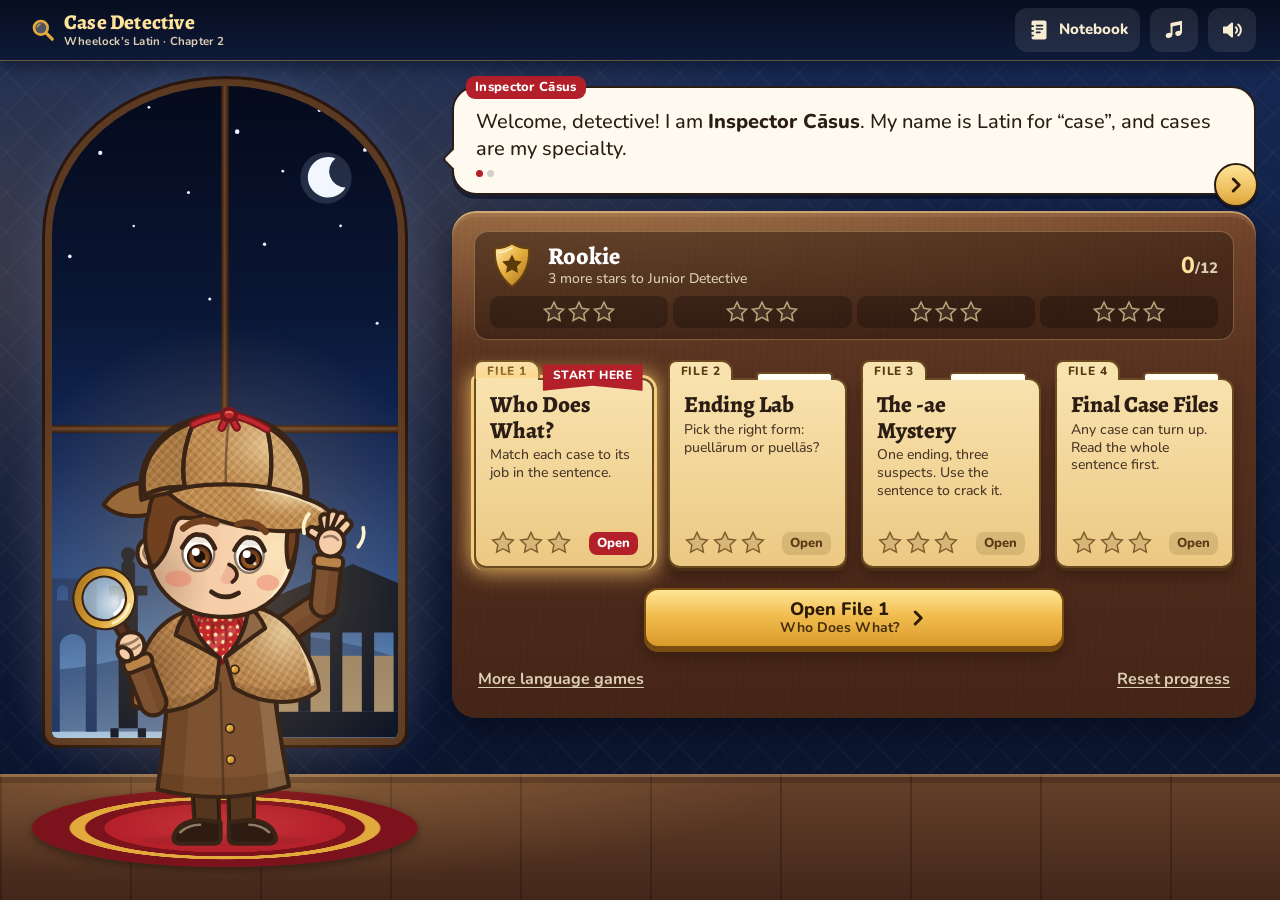
==== commit d335e54b: "Case Detective 2.1: the book's chapter 2, and Paganini on the violin The game now follows Wheelock's" ====
--- a/case-detective/index.html
+++ b/case-detective/index.html
@@ -87,7 +87,7 @@
     <button type="button" class="tb-btn tb-home" id="homeBtn" data-action="home" aria-label="Back to the case files" hidden>
       <svg class="ic" aria-hidden="true"><use href="#i-files"></use></svg><span class="tb-lab">Case files</span>
     </button>
-    <div class="logo" id="logo"><svg class="ic" aria-hidden="true"><use href="#i-glass"></use></svg><span>Case Detective</span></div>
+    <div class="logo" id="logo"><svg class="ic" aria-hidden="true"><use href="#i-glass"></use></svg><span>Case Detective<small>Wheelock’s Latin · Chapter 2</small></span></div>
     <div class="tb-mid" id="tbMid"></div>
     <div class="streak" id="streak" hidden><svg class="ic" aria-hidden="true"><use href="#i-flame"></use></svg><b id="streakN">0</b><span class="sr">answers in a row</span></div>
     <button type="button" class="tb-btn" id="nbBtn" data-action="notebook" aria-haspopup="dialog" aria-label="Open the Notebook">
--- a/case-detective/css/game.css
+++ b/case-detective/css/game.css
@@ -134,9 +134,11 @@
 .mu-btn[aria-pressed="false"] { background: transparent; }
 .mu-btn:disabled { opacity: .5; cursor: default; }
 .mu-credit { font-size: 15px; }
-.mu-credit a { color: var(--ink-2); font-weight: 700; text-underline-offset: 3px; }
+.mu-credit a { display: inline-block; box-sizing: border-box; min-height: 44px; padding: 12px 0; margin: -12px 0; color: var(--ink-2); font-weight: 700; text-underline-offset: 3px; }   /* a 44 px target that does not open up the line */
 .logo { display: flex; align-items: center; gap: 8px; padding-left: 6px; font: 800 21px/1 var(--f-serif); color: var(--brass-lt); letter-spacing: .2px; white-space: nowrap; }
 .logo .ic { width: 26px; height: 26px; color: var(--brass); }
+.logo > span { display: flex; flex-direction: column; }
+.logo small { margin-top: 3px; color: var(--cream-2); font: 700 11.5px/1 var(--f-ui); letter-spacing: .2px; }
 .app:not([data-view="home"]) .logo { display: none; }
 .tb-mid { flex: 1; min-width: 0; display: flex; align-items: center; justify-content: center; gap: 8px; }
 .tb-file { min-width: 0; overflow: hidden; text-overflow: ellipsis; white-space: nowrap; font: 700 16px/1.2 var(--f-serif); color: var(--cream); }
@@ -325,12 +327,13 @@
 .bf-cards > .wait, .bf-cards > .recap.wait { display: block; visibility: hidden; animation: none; }
 .bf-cards > .wait * { visibility: hidden !important; }   /* (a label that is on show in a waiting lesson would shine through) */
 .bf-cards > .bf-lesson.wait { display: flex; }
+.bf-cards > .recap.wait { display: none; }
 .bf-card { padding: 12px; border-radius: 4px 14px 14px 14px; background: linear-gradient(180deg, var(--parch), var(--parch-2)); color: var(--ink); box-shadow: 0 3px 0 #4a2f14, 0 8px 14px rgba(20, 10, 4, .35); animation: view-in .34s ease backwards; }
 .bf-chart .rc-h { display: flex; flex-wrap: wrap; align-items: baseline; gap: 2px 8px; margin-bottom: 4px; }
 .bf-chart .rc-h small { color: var(--ink-2); font: 700 14.5px/1.2 var(--f-ui); }
 .bf-chart .decl { border-spacing: 0 3px; }
-.bf-chart .decl td { padding: 3px 8px; font-size: 19px; }
-.bf-chart .decl td:first-child { font-size: 14px; }
+.bf-chart .decl td, .bf-chart .decl tbody th { padding: 3px 8px; font-size: 19px; }
+.bf-chart .decl tbody th { font-size: 14px; }
 .bf-lesson { display: flex; flex-direction: column; justify-content: center; gap: 8px; }
 .ls-head { display: flex; flex-wrap: wrap; align-items: center; gap: 3px 8px; }
 .ls-head .c-pic { flex: none; width: 34px; height: 34px; }
@@ -347,7 +350,9 @@
 .ls-tr:empty, .ls-row:empty { display: none; }
 .ls-end { color: var(--ink); font: 500 20px/1.15 var(--f-serif); }
 .ls-end b { color: var(--ci); font-weight: 800; }
-.ls-row small { margin: 0 6px 0 -3px; font-size: 13px; }
+.ls-row small { font-size: 13px; }
+.ls-row-h i { color: var(--ink); }
+.ls-forms { white-space: nowrap; }
 /* too tall for the screen (briefFit): first the cover folds to its title, then the cards close ranks */
 .v-brief.bf-tight .bf-blurb, .v-brief.bf-tight .bf-meta { display: none; }
 .v-brief.bf-tight .bf-cover { padding-top: 8px; padding-bottom: 8px; }
@@ -355,7 +360,7 @@
 .bf-tight2 .bf-card { padding-top: 8px; padding-bottom: 9px; }
 .bf-tight2 .bf-lesson { gap: 6px; }
 .bf-tight2 .bf-chart .decl { border-spacing: 0 2px; }
-.bf-tight2 .bf-chart .decl td { padding-top: 2px; padding-bottom: 2px; }
+.bf-tight2 .bf-chart .decl td, .bf-tight2 .bf-chart .decl tbody th { padding-top: 2px; padding-bottom: 2px; }
 .bf-tight2 .rc-list { gap: 3px; }
 .bf-tight2 .rc-list li { min-height: 30px; }
 .v-brief.bf-nocover .bf-cover { display: none; }
@@ -369,9 +374,13 @@
 .bf-tight3 .bf-lesson { gap: 5px; }
 .bf-tight3 .rc-h { margin-bottom: 4px; font-size: 17px; }
 .bf-tight3 .bf-chart .rc-h { margin-bottom: 2px; }
-.bf-tight3 .bf-chart .decl td { padding-top: 1px; padding-bottom: 1px; }
+.bf-tight3 .bf-chart .decl td, .bf-tight3 .bf-chart .decl tbody th { padding-top: 1px; padding-bottom: 1px; }
 .bf-tight3 .rc-list { gap: 2px; }
 .bf-tight3 .rc-list li { min-height: 28px; padding-top: 2px; padding-bottom: 2px; }
+.bf-rc .rc-list { gap: 3px; }
+.bf-rc .rc-list li { min-height: 30px; padding: 2px 8px 2px 3px; }
+.bf-rc .rc-list .c-pic { display: none; }
+.bf-rc .rc-list .chip { min-width: 96px; }
 /* "that is where the chart lives": the Notebook button, lit for as long as he points at it */
 .tb-btn.point { background: rgba(244, 183, 48, .26); color: #fff; }
 .tb-btn.point::after { content: ""; position: absolute; left: -3px; right: -3px; top: -3px; bottom: -3px; border-radius: 15px; box-shadow: 0 0 0 3px #f4b730, 0 0 16px 5px rgba(244, 183, 48, .75); pointer-events: none; animation: nb-glow 1.1s ease-in-out infinite alternate; }
@@ -877,14 +886,59 @@
 .nb-job { display: block; margin-top: 3px; line-height: 1.3; }
 .nb-hook { display: block; margin-top: 2px; font-size: 16px; line-height: 1.3; color: var(--ink-2); }
 .decl { width: 100%; border-collapse: separate; border-spacing: 0 4px; }
-.decl th { padding: 2px 6px; text-align: left; font: 800 13px/1.2 var(--f-ui); letter-spacing: 1px; text-transform: uppercase; color: var(--ink-2); }
-.decl td { padding: 5px 6px; background: rgba(255, 255, 255, .6); font: 500 20px/1.15 var(--f-serif); }
-.decl td:first-child { border-radius: 9px 0 0 9px; border-left: 8px solid var(--c); font: 800 14px/1.2 var(--f-ui); color: var(--ci); }
+.decl thead th { padding: 2px 6px; text-align: left; font: 800 13px/1.2 var(--f-ui); letter-spacing: 1px; text-transform: uppercase; color: var(--ink-2); }
+.decl td, .decl tbody th { padding: 5px 6px; background: rgba(255, 255, 255, .6); font: 500 20px/1.15 var(--f-serif); }
+.decl tbody th { border-radius: 9px 0 0 9px; border-left: 8px solid var(--c); font: 800 14px/1.2 var(--f-ui); color: var(--ci); text-align: left; }
 .decl td:last-child { border-radius: 0 9px 9px 0; }
 .decl td b { font-weight: 800; }
 .decl .sn b { padding: 0 4px; border-radius: 6px; background: #ffe08a; box-shadow: inset 0 0 0 1.5px #b9801c; }
 .decl-key { display: flex; align-items: center; gap: 7px; margin-top: 4px; font-size: 16px; line-height: 1.3; }
 .decl-key b { flex: none; padding: 0 5px; border-radius: 6px; background: #ffe08a; box-shadow: inset 0 0 0 1.5px #b9801c; font: 800 18px/1.3 var(--f-serif); }
+/* The chart of the first declension (phase 3). A head may carry a small help; a form is a noun and, if
+   asked for, its adjective: neither breaks, and the adjective stands under its noun where a cell cannot
+   hold both on one line (.stack, set by declFit for all cells alike). */
+.decl thead th small { font: 700 12.5px/1.2 var(--f-ui); letter-spacing: 0; text-transform: none; white-space: nowrap; }
+.d-n, .d-a { display: inline-block; white-space: nowrap; }
+.dc-table.stack .d-a { display: block; margin-top: 4px; }
+.nb-decl .dc-entry { margin-bottom: 2px; font: 500 22px/1.2 var(--f-serif); }
+.dc-entry i { font-size: 1em; font-weight: 700; }
+/* (the line about the model noun keeps its room when another noun is on show, so the chips stay put) */
+.dc-about { display: grid; margin-bottom: 10px; }
+.dc-about > p { grid-area: 1 / 1; line-height: 1.38; }
+.dc-about > p[aria-hidden] { visibility: hidden; }
+.dc-chips { display: grid; grid-template-columns: repeat(3, minmax(0, 1fr)); gap: 6px; margin-bottom: 8px; }
+.dc-lab { grid-column: 1 / -1; flex-basis: 100%; color: var(--ink-2); font-size: 15px; font-weight: 800; }
+.dc-chip { flex: 0 0 auto; min-width: 64px; min-height: 44px; padding: 0 8px; border: 2px solid var(--ink-2); border-radius: 22px; background: #fff; color: var(--ink); font: italic 600 20px/1 var(--f-serif); cursor: pointer; }
+.dc-chip[aria-pressed="true"] { border-color: var(--ink); background: var(--ink); color: #fff; }
+.dc-opts { display: flex; flex-wrap: wrap; gap: 6px 8px; margin-bottom: 8px; }
+.dc-switch { display: inline-flex; align-items: center; gap: 8px; min-height: 44px; padding: 0 14px 0 9px; border: 2px solid var(--ink-2); border-radius: 22px; background: #fff; color: var(--ink); font-weight: 800; cursor: pointer; }
+.dc-knob { position: relative; flex: none; width: 38px; height: 22px; border-radius: 11px; background: #a8997c; box-shadow: inset 0 0 0 1.5px rgba(43, 29, 20, .35); }
+.dc-knob::after { content: ""; position: absolute; left: 3px; top: 3px; width: 16px; height: 16px; border-radius: 50%; background: #fff; box-shadow: 0 1px 2px rgba(0, 0, 0, .45); transition: transform .15s ease; }
+.dc-switch[aria-pressed="true"] { border-color: var(--ink); }
+.dc-switch[aria-pressed="true"] .dc-knob { background: var(--brass-dk); }
+.dc-switch[aria-pressed="true"] .dc-knob::after { transform: translateX(16px); }
+.dc-masc { flex-basis: 100%; padding: 8px 10px; border-radius: 10px; background: rgba(255, 255, 255, .6); line-height: 1.35; }
+.nb-decl .dc-base { margin: 6px 0; line-height: 1.38; }
+/* Test yourself: every form is under a box, and a press opens it. The form is in the box all along,
+   unseen, so the box is the form's own size and the chart does not move when it opens; at least 44 px
+   high to tap. */
+.nb-decl .dc-say { margin: 0 0 6px; font-weight: 800; line-height: 1.3; }
+.dc-table.test .decl td { padding: 2px 3px; }
+.d-box { position: relative; display: block; width: 100%; min-height: 44px; padding: 3px 4px; border: 2px dashed #8a6d3b; border-radius: 9px; background: #fff; color: inherit; font: inherit; text-align: left; cursor: pointer; }
+.d-box .d-f { visibility: hidden; }
+.d-q { position: absolute; left: 0; right: 0; top: 50%; margin-top: -11px; color: var(--ink-2); font: 800 20px/22px var(--f-ui); text-align: center; }
+.d-box.open { border-color: transparent; background: none; cursor: default; }
+.d-box.open .d-f { visibility: visible; }
+.d-box.open .d-q { display: none; }
+.d-box .sr[hidden] { display: none; }
+/* the word list: one dictionary entry a line; a long entry hangs under its first word */
+.wl-groups { display: grid; gap: 10px; }
+.wl-group h4 { margin: 0 0 3px; color: var(--ink-2); font: 800 17px/1.25 var(--f-serif); }
+.wl { margin: 0; padding: 0; list-style: none; }
+.wl li { padding: 2px 0 2px 16px; text-indent: -16px; line-height: 1.32; }
+.wl li > i:first-child { font-weight: 600; }
+.wl-group h4 i { margin-right: .14em; }
+.wl li > i:not(:first-child) { margin-right: .08em; }
 .nb-method { display: grid; gap: 8px; margin: 0; padding: 0; list-style: none; counter-reset: m; }
 .nb-method li { position: relative; padding: 8px 10px 9px 48px; border-radius: 10px; background: rgba(255, 255, 255, .6); line-height: 1.35; counter-increment: m; }
 .nb-method li::before { content: counter(m); position: absolute; left: 10px; top: 9px; display: flex; align-items: center; justify-content: center; width: 28px; height: 28px; border-radius: 50%; background: var(--brass); color: var(--brass-ink); font: 800 16px/1 var(--f-ui); box-shadow: 0 0 0 2px #7a4e10; }
@@ -952,6 +1006,21 @@
   .clue-note { padding-left: 10px; padding-right: 10px; }
   .sheet { padding-left: 11px; padding-right: 11px; }
   .res-more .btn { font-size: 14px; }
+}
+@media (max-width: 374.98px) {
+  .rc-list .c-pic { display: none; }
+  .rc-list li { padding-left: 3px; }
+  .rc-list .chip { min-width: 96px; }
+  .logo { position: relative; padding-bottom: 13px; }
+  .logo small { position: absolute; left: 6px; bottom: 0; margin: 0; }
+}
+@media (max-width: 345px) {
+  .logo small { left: 2px; }
+  .nb-decl .decl thead th { padding-left: 4px; padding-right: 2px; font-size: 12.5px; letter-spacing: .3px; }
+  .nb-decl .decl td, .nb-decl .decl tbody th { padding-left: 5px; padding-right: 3px; }
+  .nb-decl .decl tbody th { border-left-width: 6px; font-size: 13.5px; }
+  .dc-table.test .decl td { padding-left: 1px; padding-right: 1px; }
+  .d-box { padding-left: 2px; padding-right: 2px; border-width: 1.5px; }
 }
 @media (max-width: 379.98px) {
   .train-dock .skip .ic { display: none; }
@@ -1153,6 +1222,7 @@
   .miss-tr { font-size: 18px; }
   .nb { left: 50%; right: auto; width: min(760px, 100vw); margin-left: calc(min(760px, 100vw) / -2); }
   .nb-pages { padding: 20px 24px 28px; }
+  .dc-chips { display: flex; flex-wrap: wrap; align-items: center; }
   .nb-case .c-pic { width: 44px; height: 44px; }
 }
 
@@ -1305,7 +1375,9 @@
   .nb-pages { border-radius: 12px; display: grid; grid-template-columns: 1fr 1fr; gap: 0 28px; align-content: start; }
   .nb-sec + .nb-sec { margin-top: 0; padding-top: 0; border-top: 0; }
   .nb-sec { margin-bottom: 20px; }
-  .nb-sec.span { grid-column: 1 / -1; }
+  .nb-sec.span, .nb-how, .nb-words { grid-column: 1 / -1; }
+  .nb-how .nb-method { grid-template-columns: repeat(3, minmax(0, 1fr)); }
+  .wl-groups { grid-template-columns: 1fr 1.3fr .9fr; gap: 0 24px; }
 }
 @media (min-width: 1220px) {
   .files { grid-template-columns: repeat(4, minmax(0, 1fr)); gap: 14px; }
@@ -1558,8 +1630,8 @@
 }
 @media (min-width: 600px) {
   .bf-card { padding: 16px; }
-  .bf-chart .decl td { padding: 5px 10px; font-size: 22px; }
-  .bf-chart .decl td:first-child { font-size: 16px; }
+  .bf-chart .decl td, .bf-chart .decl tbody th { padding: 5px 10px; font-size: 22px; }
+  .bf-chart .decl tbody th { font-size: 16px; }
   .bf-chart .rc-h small { font-size: 16px; }
   .ls-head .c-pic { width: 42px; height: 42px; }
   .ls-head .chip { font-size: 17px; }
@@ -1573,9 +1645,9 @@
 @media (min-width: 640px) and (max-height: 520px), (min-width: 900px) and (max-height: 619.98px) {
   .bf-card { padding: 8px 12px 9px; }
   .bf-chart .decl { border-spacing: 0 2px; }
-  .bf-chart .decl td { padding: 1px 8px; font-size: 18px; }
-  .bf-chart .decl td:first-child { font-size: 13.5px; }
-  .bf-chart .decl th { padding-top: 0; padding-bottom: 0; }
+  .bf-chart .decl td, .bf-chart .decl tbody th { padding: 1px 8px; font-size: 18px; }
+  .bf-chart .decl tbody th { font-size: 13.5px; }
+  .bf-chart .decl thead th { padding-top: 0; padding-bottom: 0; }
   .ls-head .c-pic { width: 30px; height: 30px; }
   .ls-head .chip { font-size: 15px; }
   .ls-q { font-size: 20px; }
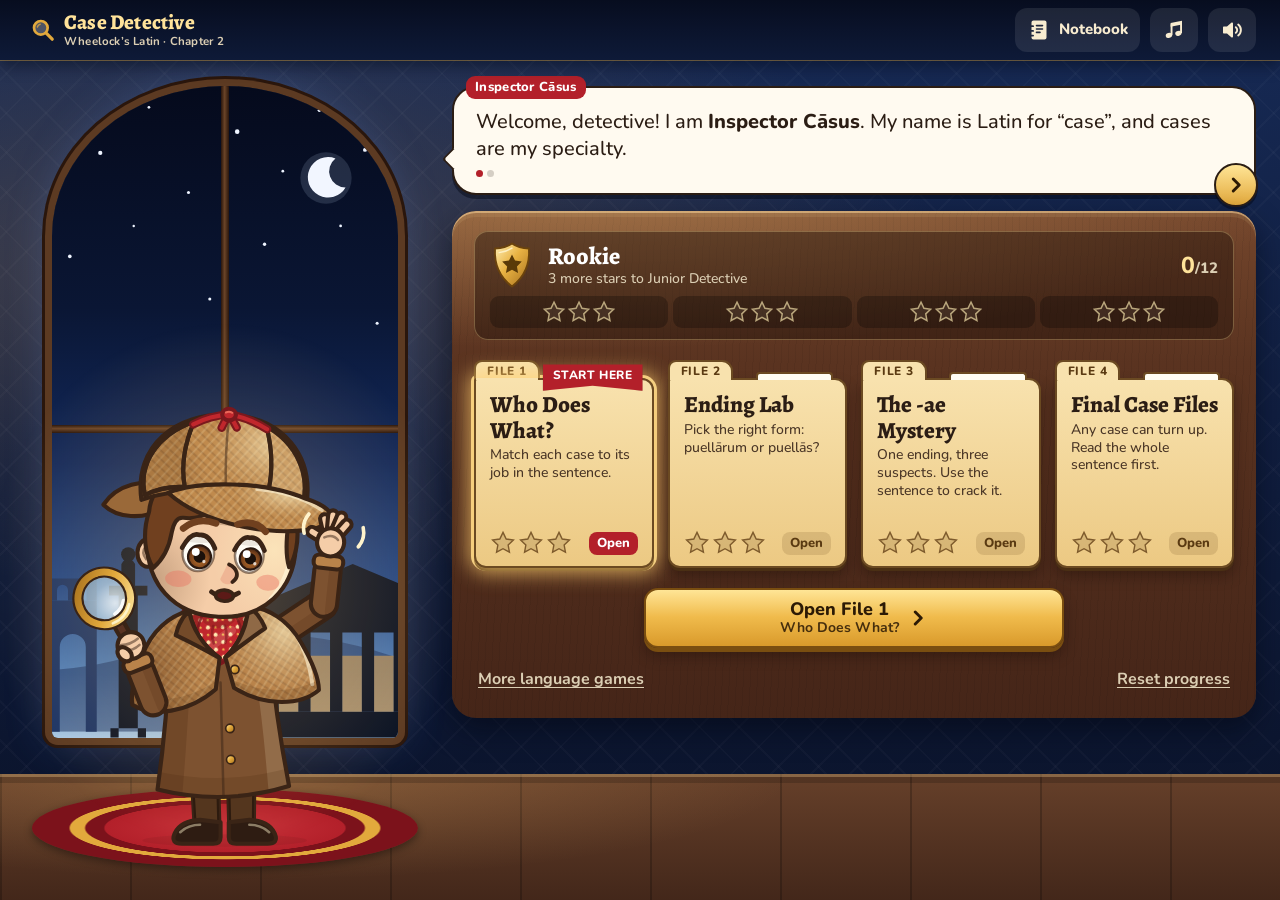
==== commit 0fb70797: "Case Detective music: a real violin, and the slow passages first - The music now plays every note fr" ====
--- a/case-detective/index.html
+++ b/case-detective/index.html
@@ -160,6 +160,7 @@
 <script src="js/detective.js"></script>
 <script src="js/scenes.js"></script>
 <script src="js/sfx.js"></script>
+<script src="js/sampler.js"></script>
 <script src="js/music.js"></script>
 <script src="music/list.js"></script>
 <script src="js/game.js"></script>
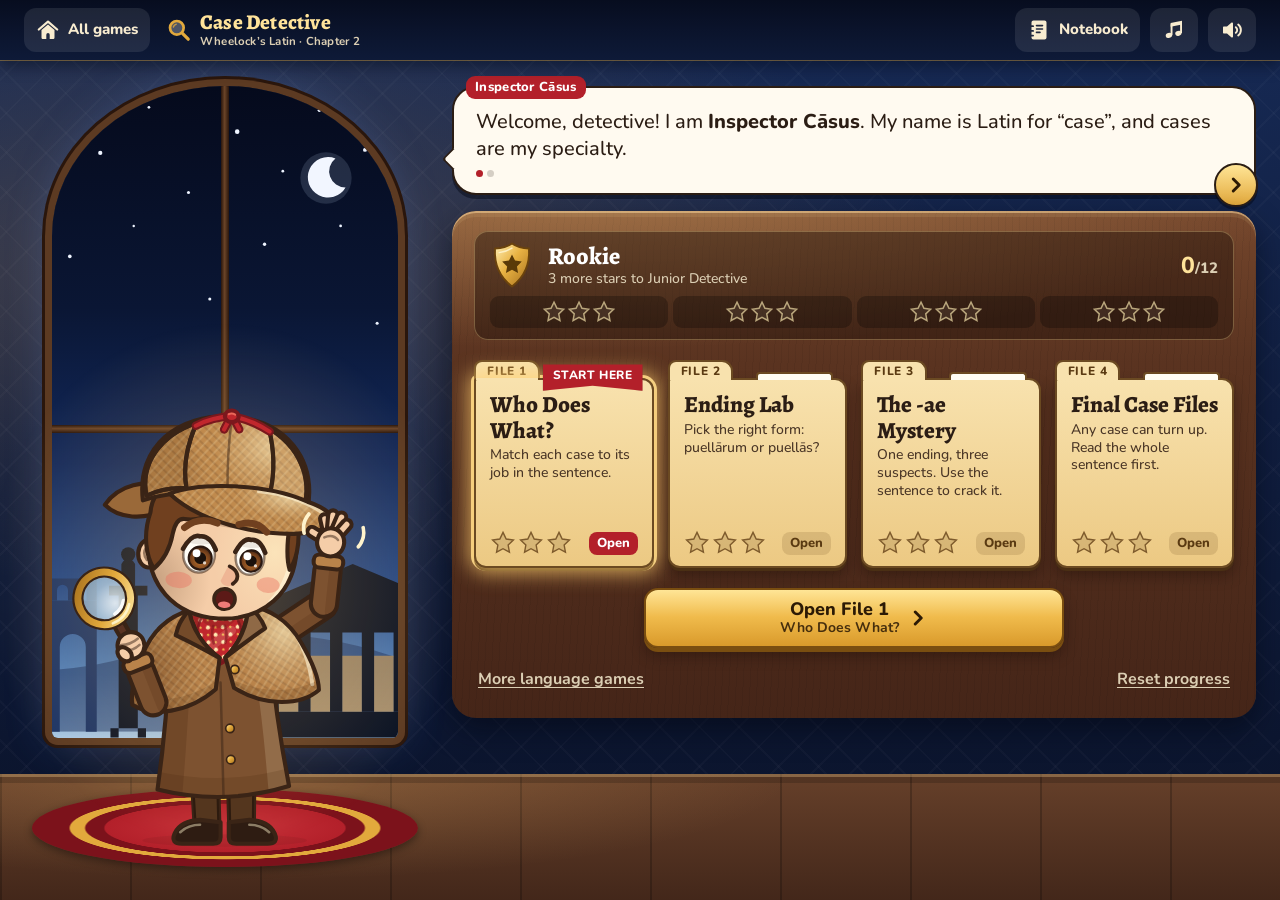
==== commit 02ba1198: "Case Detective: an All games link back to the Language Games home page The casebook's top bar starts" ====
--- a/case-detective/index.html
+++ b/case-detective/index.html
@@ -20,6 +20,7 @@
     <radialGradient id="g-flame" cx=".5" cy=".75" r=".7"><stop offset="0" stop-color="#fff6c9"/><stop offset=".5" stop-color="#ffc24a"/><stop offset="1" stop-color="#f0762b"/></radialGradient>
 
     <symbol id="i-files" viewBox="0 0 24 24"><path fill="currentColor" d="M2.500 8.200c0-1.100.9-2 2-2h3.700c.5 0 1 .2 1.300.6l1.200 1.400h8.800c1.100 0 2 .9 2 2V18c0 1.100-.9 2-2 2h-15c-1.100 0-2-.9-2-2z"/><path fill="currentColor" opacity=".55" d="M5 3.700h3.400c.5 0 1 .2 1.300.6l1 1.200H19c.8 0 1.500.5 1.800 1.200H11.400L10 5.200c-.4-.4-.9-.7-1.500-.7H3.600c.3-.5.8-.8 1.400-.8z"/></symbol>
+    <symbol id="i-house" viewBox="0 0 24 24"><path fill="currentColor" d="M12 6.5 5.5 12v7.4c0 .9.7 1.6 1.6 1.6h3.2v-4.3a1.7 1.7 0 0 1 3.4 0V21h3.2c.9 0 1.6-.7 1.6-1.6V12z"/><path fill="none" stroke="currentColor" stroke-width="2.2" stroke-linecap="round" stroke-linejoin="round" d="M2.8 11.5 12 3.6l9.2 7.9"/></symbol>
     <symbol id="i-book" viewBox="0 0 24 24"><path fill="currentColor" d="M6.500 2.500h11c1.100 0 2 .9 2 2v15c0 1.100-.9 2-2 2h-11c-1.100 0-2-.9-2-2v-1h1.600a.9.9 0 0 0 0-1.800H4.500v-2.900h1.600a.9.900 0 0 0 0-1.800H4.500v-2.900h1.600a.9.900 0 0 0 0-1.800H4.500V4.500c0-1.100.9-2 2-2zm3 4.300a.8.800 0 0 0 0 1.600h6a.8.800 0 0 0 0-1.600zm0 3.400a.8.800 0 0 0 0 1.600h6a.8.800 0 0 0 0-1.600zm0 3.400a.8.800 0 0 0 0 1.600h3.500a.8.800 0 0 0 0-1.600z"/></symbol>
     <symbol id="i-sound" viewBox="0 0 24 24"><path fill="currentColor" d="M3 9.500c0-.6.400-1 1-1h3l4.300-3.700c.700-.5 1.700-.1 1.700.800v12.800c0 .9-1 1.300-1.700.8L7 15.500H4c-.6 0-1-.4-1-1z"/><path fill="none" stroke="currentColor" stroke-width="1.900" stroke-linecap="round" d="M15.800 9.200c.9.700 1.400 1.700 1.400 2.800s-.5 2.100-1.400 2.800M18.200 6.600c1.700 1.300 2.700 3.200 2.700 5.400s-1 4.100-2.700 5.400"/></symbol>
     <symbol id="i-mute" viewBox="0 0 24 24"><path fill="currentColor" d="M3 9.500c0-.6.400-1 1-1h3l4.300-3.700c.700-.5 1.700-.1 1.700.800v12.800c0 .9-1 1.300-1.700.8L7 15.500H4c-.6 0-1-.4-1-1z"/><path fill="none" stroke="currentColor" stroke-width="2.100" stroke-linecap="round" d="M16.300 9.300l5 5.400M21.300 9.300l-5 5.400"/></symbol>
@@ -84,10 +85,14 @@
 <div class="app" id="app" data-view="home">
 
   <header class="topbar" id="topbar">
+    <!-- the way back to all the games: shown on the casebook, where "Case files" is hidden (js/game.js, setView) -->
+    <a class="tb-btn tb-games" id="gamesLink" href="../index.html" aria-label="All games: the Language Games home page">
+      <svg class="ic" aria-hidden="true"><use href="#i-house"></use></svg><span class="tb-lab">All games</span>
+    </a>
     <button type="button" class="tb-btn tb-home" id="homeBtn" data-action="home" aria-label="Back to the case files" hidden>
       <svg class="ic" aria-hidden="true"><use href="#i-files"></use></svg><span class="tb-lab">Case files</span>
     </button>
-    <div class="logo" id="logo"><svg class="ic" aria-hidden="true"><use href="#i-glass"></use></svg><span>Case Detective<small>Wheelock’s Latin · Chapter 2</small></span></div>
+    <div class="logo" id="logo"><svg class="ic" aria-hidden="true"><use href="#i-glass"></use></svg><span>Case Detective<small>Wheelock’s Latin<span class="lg-dot"> · </span><span class="lg-ch">Chapter 2</span></small></span></div>
     <div class="tb-mid" id="tbMid"></div>
     <div class="streak" id="streak" hidden><svg class="ic" aria-hidden="true"><use href="#i-flame"></use></svg><b id="streakN">0</b><span class="sr">answers in a row</span></div>
     <button type="button" class="tb-btn" id="nbBtn" data-action="notebook" aria-haspopup="dialog" aria-label="Open the Notebook">
--- a/case-detective/css/game.css
+++ b/case-detective/css/game.css
@@ -121,6 +121,8 @@
   background: rgba(255, 255, 255, .09); color: var(--cream); font-weight: 800; font-size: 15px; cursor: pointer;
 }
 .tb-btn:active { transform: translateY(1px); }
+/* the way back to all the games: a link (it leaves the game), in the look of the buttons beside it */
+.tb-games { text-decoration: none; -webkit-tap-highlight-color: transparent; touch-action: manipulation; }
 .tb-lab { display: none; }
 .tb-sound .ic-off { display: none; }
 .tb-sound[aria-pressed="false"] .ic-on { display: none; }
@@ -1014,6 +1016,23 @@
   .logo { position: relative; padding-bottom: 13px; }
   .logo small { position: absolute; left: 6px; bottom: 0; margin: 0; }
 }
+/* Beside the way back to all the games (on the casebook) the logo makes room: below 640 px it gives up
+   its glass (the house stands where it stood); on a narrow phone its title is a size smaller and its
+   small line takes two lines; on the narrowest phones the bar closes up a little. */
+@media (max-width: 639.98px) {
+  .tb-games:not([hidden]) ~ .logo { padding-left: 0; }
+  .tb-games:not([hidden]) ~ .logo .ic { display: none; }
+}
+@media (max-width: 389.98px) {
+  .tb-games:not([hidden]) ~ .logo { padding-bottom: 0; font-size: 19px; }
+  .tb-games:not([hidden]) ~ .logo small { position: static; margin-top: 2px; }
+  .tb-games:not([hidden]) ~ .logo .lg-dot { display: none; }
+  .tb-games:not([hidden]) ~ .logo .lg-ch { display: block; margin-top: 1px; }
+}
+@media (max-width: 345px) {
+  .app[data-view="home"] .topbar { gap: 4px; }
+  .tb-games:not([hidden]) ~ .logo { font-size: 16px; }
+}
 @media (max-width: 345px) {
   .logo small { left: 2px; }
   .nb-decl .decl thead th { padding-left: 4px; padding-right: 2px; font-size: 12.5px; letter-spacing: .3px; }
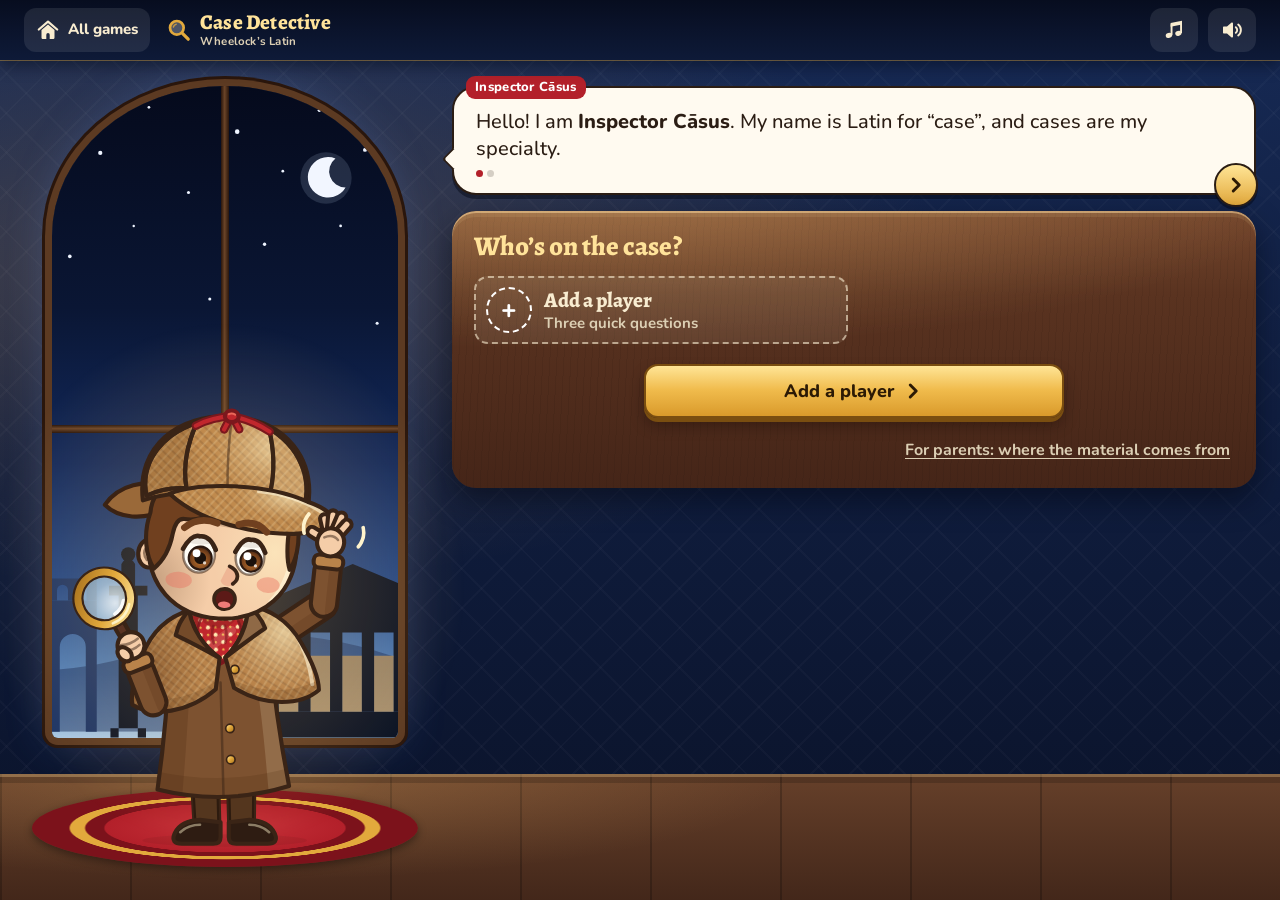
==== commit da27da38: "Case Detective 2.2: players, grades and chapters, the Inspector's violin - Players are picked on the" ====
--- a/case-detective/index.html
+++ b/case-detective/index.html
@@ -85,16 +85,19 @@
 <div class="app" id="app" data-view="home">
 
   <header class="topbar" id="topbar">
-    <!-- the way back to all the games: shown on the casebook, where "Case files" is hidden (js/game.js, setView) -->
+    <!-- the way back to all the games: shown where "Case files" is hidden (js/game.js, setView) -->
     <a class="tb-btn tb-games" id="gamesLink" href="../index.html" aria-label="All games: the Language Games home page">
       <svg class="ic" aria-hidden="true"><use href="#i-house"></use></svg><span class="tb-lab">All games</span>
     </a>
     <button type="button" class="tb-btn tb-home" id="homeBtn" data-action="home" aria-label="Back to the case files" hidden>
       <svg class="ic" aria-hidden="true"><use href="#i-files"></use></svg><span class="tb-lab">Case files</span>
     </button>
-    <div class="logo" id="logo"><svg class="ic" aria-hidden="true"><use href="#i-glass"></use></svg><span>Case Detective<small>Wheelock’s Latin<span class="lg-dot"> · </span><span class="lg-ch">Chapter 2</span></small></span></div>
+    <div class="logo" id="logo"><svg class="ic" aria-hidden="true"><use href="#i-glass"></use></svg><span>Case Detective<small>Wheelock’s Latin · Chapter 2</small></span></div>
     <div class="tb-mid" id="tbMid"></div>
     <div class="streak" id="streak" hidden><svg class="ic" aria-hidden="true"><use href="#i-flame"></use></svg><b id="streakN">0</b><span class="sr">answers in a row</span></div>
+    <!-- the player on the case, on the casebook: to the games' home page to change player or chapter (js/game.js,
+         syncChip); where the game keeps its own screens for the players, a button that opens them -->
+    <a class="tb-btn tb-chip" id="playerChip" href="../index.html?play=case-detective#players" title="Change player or chapter" hidden></a>
     <button type="button" class="tb-btn" id="nbBtn" data-action="notebook" aria-haspopup="dialog" aria-label="Open the Notebook">
       <svg class="ic" aria-hidden="true"><use href="#i-book"></use></svg><span class="tb-lab">Notebook</span>
     </button>
@@ -162,6 +165,8 @@
 <noscript><p class="noscript">Case Detective needs JavaScript to run. Please turn it on and reload.</p></noscript>
 
 <script src="js/data.js"></script>
+<script src="js/courses.js"></script>
+<script src="js/players.js"></script>
 <script src="js/detective.js"></script>
 <script src="js/scenes.js"></script>
 <script src="js/sfx.js"></script>
--- a/case-detective/css/game.css
+++ b/case-detective/css/game.css
@@ -104,8 +104,8 @@
   min-height: 100vh; min-height: 100dvh;
   --insp: min(clamp(96px, 20vh, 150px), 38vw); --insp-w: var(--insp); --insp-variant: bust;
 }
-.app[data-view="home"] { --insp: clamp(140px, 25vh, 250px); --insp-w: calc(var(--insp) * .747); --insp-variant: full; }
-.app[data-view="home"] .stage { min-height: calc(var(--insp) + 30px); }
+.app[data-view="home"], .app[data-view="players"] { --insp: clamp(140px, 25vh, 250px); --insp-w: calc(var(--insp) * .747); --insp-variant: full; }
+.app[data-view="home"] .stage, .app[data-view="players"] .stage { min-height: calc(var(--insp) + 30px); }
 
 /* top bar */
 .topbar {
@@ -123,6 +123,11 @@
 .tb-btn:active { transform: translateY(1px); }
 /* the way back to all the games: a link (it leaves the game), in the look of the buttons beside it */
 .tb-games { text-decoration: none; -webkit-tap-highlight-color: transparent; touch-action: manipulation; }
+/* the player on the case, on the casebook: the badge, and from 900 px the name (js/game.js, syncChip). On the
+   games site a link to the home page, where the players are chosen; elsewhere a button for the game's own. */
+.tb-btn.tb-chip { padding: 0 6px; border-radius: 22px; box-shadow: inset 0 0 0 1.5px rgba(226, 169, 60, .6); text-decoration: none; -webkit-tap-highlight-color: transparent; touch-action: manipulation; }
+.tb-chip .pl-badge.sm { width: 32px; height: 32px; font-size: 17px; }
+.tb-cname { display: none; min-width: 0; max-width: 170px; overflow: hidden; text-overflow: ellipsis; white-space: nowrap; color: #fff; font: 800 16px/1.2 var(--f-ui); unicode-bidi: isolate; }
 .tb-lab { display: none; }
 .tb-sound .ic-off { display: none; }
 .tb-sound[aria-pressed="false"] .ic-on { display: none; }
@@ -131,6 +136,7 @@
 /* the music block in the Notebook */
 .mu-now { display: flex; align-items: center; gap: 8px; padding: 8px 10px; border-radius: 10px; background: rgba(255, 255, 255, .6); font-weight: 800; line-height: 1.3; }
 .mu-now .ic { flex: none; width: 22px; height: 22px; color: var(--red-dk); }
+.mu-about { padding: 0 10px; }
 .mu-row { display: flex; flex-wrap: wrap; gap: 8px; }
 .mu-btn { flex: 1 1 130px; background: #fff; color: var(--ink); border-color: var(--ink-2); }
 .mu-btn[aria-pressed="false"] { background: transparent; }
@@ -141,7 +147,8 @@
 .logo .ic { width: 26px; height: 26px; color: var(--brass); }
 .logo > span { display: flex; flex-direction: column; }
 .logo small { margin-top: 3px; color: var(--cream-2); font: 700 11.5px/1 var(--f-ui); letter-spacing: .2px; }
-.app:not([data-view="home"]) .logo { display: none; }
+/* (the logo stands on the screens of the players and on the home screen; in a case the bar names the file) */
+.app:not([data-view="home"]):not([data-view="players"]):not([data-view="setup"]) .logo { display: none; }
 .tb-mid { flex: 1; min-width: 0; display: flex; align-items: center; justify-content: center; gap: 8px; }
 .tb-file { min-width: 0; overflow: hidden; text-overflow: ellipsis; white-space: nowrap; font: 700 16px/1.2 var(--f-serif); color: var(--cream); }
 .tb-train { display: inline-flex; align-items: center; gap: 6px; flex: none; overflow: visible; }
@@ -276,9 +283,12 @@
 .rank-count { display: flex; align-items: baseline; font: 800 23px/1 var(--f-ui); color: var(--brass-lt); }
 .rank-count span { font-size: 15px; color: var(--cream-2); }
 /* every star there is to win: three to a rank */
-.rank-row { grid-column: 1 / -1; display: flex; justify-content: space-between; gap: 5px; }
-.rk-g { display: flex; flex: 1 1 0; justify-content: center; gap: 1px; padding: 3px 2px; border-radius: 9px; background: rgba(0, 0, 0, .26); }
-.rk-g svg { width: 19px; height: 19px; fill: rgba(255, 246, 220, .08); stroke: #b9a67c; stroke-width: 1.5; }
+/* (A row that does not wrap never pushes the page wide: its groups share the width by their stars (--n,
+   rankRowHtml) and its stars may shrink, all alike. Twelve stars have their full size from 320 px on; the
+   fifteen of a casebook of five files have it from 351 px on, and are 16 px wide at 320.) */
+.rank-row { grid-column: 1 / -1; display: flex; justify-content: space-between; gap: 5px; min-width: 0; }
+.rk-g { display: flex; flex: var(--n, 1) 1 0; min-width: 0; justify-content: center; gap: 1px; padding: 3px 2px; border-radius: 9px; background: rgba(0, 0, 0, .26); }
+.rk-g svg { flex: 0 1 auto; min-width: 0; width: 19px; height: 19px; fill: rgba(255, 246, 220, .08); stroke: #b9a67c; stroke-width: 1.5; }
 .rk-g svg.on { fill: #f4b730; stroke: #6b430c; stroke-width: 1.2; animation: star-pop .42s cubic-bezier(.2, 1.7, .4, 1) backwards; animation-delay: calc(var(--i, 0) * 45ms + .2s); }
 
 .files { display: grid; grid-template-columns: minmax(0, 1fr) minmax(0, 1fr); gap: 22px 10px; margin: 14px 0 0; padding: 0; list-style: none; }
@@ -292,6 +302,8 @@
 .folder:active { transform: translateY(2px); }
 .folder::before { content: ""; position: absolute; right: 12px; top: -8px; width: 44%; height: 8px; border: 2px solid #6b4a22; border-bottom: 0; border-radius: 4px 4px 0 0; background: #fffdf4; }
 .f-tab { position: absolute; left: -2px; top: -18px; height: 18px; padding: 0 11px; border: 2px solid #6b4a22; border-bottom: 0; border-radius: 8px 11px 0 0; background: #f8e2ae; color: #5a3a12; font: 800 12px/16px var(--f-ui); letter-spacing: .8px; text-transform: uppercase; white-space: nowrap; }
+/* the chapter of a file, in its tab where the folder is wide enough to hold it beside the ribbon */
+.f-ch { display: none; }
 .f-title { font: 800 18px/1.1 var(--f-serif); }
 .f-blurb { display: none; font-size: 14px; line-height: 1.28; color: #4a3626; }
 .f-foot { display: flex; align-items: center; justify-content: space-between; gap: 6px; width: 100%; margin-top: auto; padding-top: 5px; }
@@ -306,6 +318,52 @@
 .f-flag { position: absolute; z-index: 1; right: 9px; top: -14px; padding: 3px 8px 6px; background: var(--red); color: #fff; font: 800 12px/1.2 var(--f-ui); letter-spacing: .6px; text-transform: uppercase; white-space: nowrap; box-shadow: 0 2px 3px rgba(20, 10, 4, .4); -webkit-clip-path: polygon(0 0, 100% 0, 100% 100%, 50% calc(100% - 5px), 0 100%); clip-path: polygon(0 0, 100% 0, 100% 100%, 50% calc(100% - 5px), 0 100%); }
 .f-ribbon { position: absolute; right: -5px; top: -21px; width: 30px; height: 30px; }
 .home-foot { display: flex; flex-wrap: wrap; justify-content: space-between; gap: 0 8px; margin: -4px -6px -6px; }
+/* The links at the foot of a player's home: the way to the other games (only on the games site) and the
+   reset stay in .home-foot; the sources page joins them in one row (.home-end), in the middle. */
+.home-end { display: flex; flex-wrap: wrap; justify-content: space-between; gap: 0 8px; margin: -4px -6px -6px; }
+.home-end .home-foot { display: contents; }
+.home-end .home-src { order: 1; }
+.home-end [data-action="reset"] { order: 2; }
+
+/* The stars of a save of 2.1, before the casebook: was it you? (js/game.js, claim) */
+.claim { display: flex; flex-direction: column; align-items: center; gap: 10px; padding: 18px 16px 16px; border-radius: 16px; background: var(--parch); color: var(--ink); box-shadow: 0 3px 0 #4a2f14, 0 8px 14px rgba(20, 10, 4, .35); text-align: center; }
+.cl-h { font: 800 23px/1.15 var(--f-serif); color: var(--ink); }
+.cl-h:focus { outline: none; box-shadow: none; }
+.cl-n { display: inline-flex; align-items: center; gap: 6px; color: #5a3a12; font: 800 30px/1 var(--f-ui); }
+.cl-n .ic { width: 34px; height: 34px; fill: #f4b730; stroke: #7a4e10; stroke-width: 1.3; }
+.cl-t { max-width: 32em; font-size: 17px; font-weight: 700; line-height: 1.4; }
+.cl-note { max-width: 32em; color: #5a3a12; font-size: 15px; font-weight: 700; line-height: 1.35; }
+.cl-btns { display: flex; flex-wrap: wrap; gap: 10px; width: 100%; margin-top: 4px; }
+.cl-btns .btn { flex: 1 1 190px; }
+.cl-btns .btn.cl-no { background: #fff; color: var(--ink); border-color: var(--ink-2); }
+
+/* The casebook of a player, on the home screen: whose it is and the class line at the top, then the files
+   chapter by chapter, then the chapters that open later. */
+.cb-head { display: flex; flex-wrap: wrap; align-items: center; justify-content: space-between; gap: 0 14px; margin: -8px 0 -6px; }
+.cb-who { display: flex; align-items: center; gap: 9px; flex: 1 1 100%; min-width: 0; }
+.cb-name { flex: 0 1 auto; min-width: 0; font: 800 20px/1.15 var(--f-serif); color: #fff; overflow-wrap: anywhere; }
+.cb-switch { flex: none; margin: 0 -10px 0 auto; }
+.cb-class { display: flex; flex-wrap: wrap; align-items: center; min-width: 0; color: var(--cream-2); font-size: 15px; font-weight: 700; line-height: 1.25; }
+.cb-line { padding: 4px 0; }
+.cb-change { margin-left: 2px; padding: 0 10px; }
+.cb-fail { padding: 8px 12px; border-left: 6px solid var(--brass); border-radius: 10px; background: rgba(24, 12, 5, .4); color: var(--cream); font-weight: 700; line-height: 1.35; }
+.cb-ch, .cb-locked { position: relative; display: flex; flex-direction: column; min-width: 0; }
+.ch-h { display: flex; flex-wrap: wrap; align-items: center; gap: 2px 10px; font: 800 13px/1.35 var(--f-ui); letter-spacing: .8px; text-transform: uppercase; color: var(--brass-lt); }
+.ch-h .ch-t { font: 700 16px/1.25 var(--f-serif); letter-spacing: 0; text-transform: none; color: var(--cream); }
+.ch-here { padding: 1px 8px; border-radius: 8px; background: var(--red); color: #fff; font: 800 12px/1.45 var(--f-ui); letter-spacing: .6px; white-space: nowrap; }
+/* (one group, of the class's own chapter: the heading is for a screen reader) */
+.cb-ch.solo > .ch-h { position: absolute; width: 1px; height: 1px; margin: -1px; padding: 0; overflow: hidden; clip: rect(0 0 0 0); clip-path: inset(50%); white-space: nowrap; border: 0; }
+.ch-note { font-size: 15px; line-height: 1.35; color: var(--cream-2); }
+.cb-ch .ch-note { margin-top: 4px; }
+.cb-ch:not(.solo) > .files { margin-top: 26px; }
+/* the chapters that open later: a line each, not a button */
+/* (not .locked: that is the class of a question's answers once they are locked) */
+.lk-list { display: grid; gap: 4px; margin: 4px 0 0; padding: 0; list-style: none; }
+.lk { position: relative; padding-left: 30px; color: var(--cream-2); font-size: 15px; line-height: 1.35; }
+.lk-ic { position: absolute; left: 0; top: 0; width: 22px; height: 22px; color: var(--brass-lt); opacity: .85; }
+.lk b { color: var(--cream); }
+.rank-row.many { flex-wrap: wrap; }
+.rank-row.many .rk-g { flex: 1 1 auto; }
 
 /* --------------------------------------------------------------- briefing */
 .bf-cover {
@@ -394,6 +452,10 @@
 .rc-list li { display: flex; align-items: center; gap: 8px; min-height: 36px; padding: 3px 8px 3px 4px; border-radius: 18px 9px 9px 18px; background: rgba(255, 255, 255, .55); }
 .rc-list .c-pic { width: 30px; height: 30px; }
 .rc-list .chip { flex: none; min-width: 100px; justify-content: center; font-size: 14px; }
+/* a recap with a long job name ("Ablative of place from which"): its chips share one width and their names
+   wrap between words, so the question beside each keeps its room and the page its width */
+.rc-list.long .chip { width: 44%; min-width: 0; max-width: 176px; padding: 3px 5px; font-size: 13px; line-height: 1.12; text-align: center; }
+.rc-list.long li > span:last-child { flex: 1 1 0; min-width: 0; }
 .rc-list span { font-weight: 700; line-height: 1.2; }
 .rc-ends { display: grid; grid-template-columns: 1fr 1fr; gap: 8px; }
 .end-card { display: flex; flex-direction: column; align-items: flex-start; gap: 3px; padding: 8px 9px 9px; border-radius: 10px; background: rgba(255, 255, 255, .6); border-top: 7px solid var(--c); }
@@ -402,6 +464,17 @@
 .end-ex { font-size: 15px; line-height: 1.25; }
 .end-ex i { display: block; font-size: 20px; font-style: normal; font-weight: 700; }
 .end-hook { font-size: 14px; line-height: 1.25; color: var(--ink-2); }
+/* more than two fingerprints (the “Every noun” file: one for each declension met): short rows, one under the
+   other; the case and number they share stand once beside the heading, the hook they share once under them */
+.rc-hc { display: flex; flex-wrap: wrap; align-items: center; gap: 3px 10px; }
+.rc-hc .chip { font: 800 13px/1.3 var(--f-ui); padding: 2px 8px; }
+.rc-ends.rows { grid-template-columns: minmax(0, 1fr); gap: 4px; }
+.rows .end-card { flex-direction: row; flex-wrap: wrap; align-items: baseline; gap: 0 8px; padding: 3px 10px 4px 9px; border-top: 0; border-left: 7px solid var(--c); border-radius: 9px; }
+.rows .end-big { flex: none; min-width: 42px; font-size: 24px; line-height: 1.2; }
+.rows .end-ex { display: flex; flex-wrap: wrap; align-items: baseline; gap: 0 6px; min-width: 0; }
+.rows .end-ex i { display: inline-block; min-width: 3.7em; font-size: 19px; }
+.rows .end-hook { flex: 1 1 100%; }
+.rc-all { margin-top: 6px; font-size: 15px; font-weight: 700; line-height: 1.25; color: var(--ink-2); }
 .sus-row { display: grid; grid-template-columns: repeat(3, 1fr); gap: 7px; }
 .sus { display: flex; flex-direction: column; gap: 2px; padding: 7px 7px 8px; border-radius: 10px; background: rgba(255, 255, 255, .6); }
 .sus .o-pic { width: 42px; height: 42px; margin: 0 0 3px; }
@@ -494,6 +567,12 @@
 .w-lab { visibility: hidden; height: 0; overflow: hidden; padding: 0 7px; white-space: nowrap; text-align: center; color: var(--ci); font: 700 12.5px/1.2 var(--f-ui); }
 .w-lab b { display: block; font-size: 13px; font-weight: 900; }
 .w-lab span { display: block; }
+/* a job with a long name has its short name in the label too ("Abl. agent"): it takes the long one's place
+   where the screen is too short for the sentence (.lab-ab, set by game.js); the long one stays for a screen reader */
+.w-lab b .wl-n { display: inline; }
+.w-lab b .wl-a { display: none; }
+.lab-ab .w-lab b .wl-n { position: absolute; width: 1px; height: 1px; margin: -1px; overflow: hidden; clip: rect(0 0 0 0); clip-path: inset(50%); white-space: nowrap; }
+.lab-ab .w-lab b .wl-a { display: inline; }
 .wu.show .w-lab {
   visibility: visible; height: auto; overflow: visible; align-self: stretch; margin-top: -1px; padding: 3px 7px 4px; border-top: 3px solid var(--c); border-radius: 0 0 9px 9px; background: var(--ct);
   animation: lab-in .32s ease backwards; animation-delay: calc(var(--i, 0) * 55ms);
@@ -558,9 +637,13 @@
 .n3 .o-sub { font-size: clamp(13px, 3.9vw, 15px); }
 .opt.latin { justify-content: center; text-align: center; }
 .opt.latin .o-lab { font: 700 25px/1.1 var(--f-serif); white-space: nowrap; overflow-wrap: normal; }
+/* three Latin forms in one row (the “Every noun” file, a noun with only three forms): the word stands in the
+   middle of its tall card, as the four forms of two rows do, and the stamp lands under it */
+.answers.n3.latin .o-txt { flex: 0 1 auto; }
 /* The net under the answer cards (fitAnswers in game.js): a label that would not fit its card sends four
    cards back to two columns (.cols2), three cards in a row give up the air at their sides (.slim), then
-   the type steps down (.fs, never under 17 px), the number keys give up their badges (.nokey), and at
+   the type steps down (.fs, never under 17 px), the number keys give up their badges (.nokey); names in
+   English give up the air at the sides of their four cards too (.slim) and may go down to 14 px; and at
    the very last the word may break (.brk). While it measures (.probe) a long word must not break by itself. */
 .answers.n4.cols2 { grid-template-columns: 1fr 1fr; }
 .answers.fs .o-lab { font-size: var(--lab-fs, 17px) !important; }
@@ -584,6 +667,13 @@
 .answers.mk-top.n3 .opt.colored .o-mark { top: 12px !important; }
 .answers.nokey .o-key { display: none !important; }
 .answers.n3.slim .opt { padding-left: 4px !important; padding-right: 4px !important; }
+.answers.n4.slim .opt { padding-left: 7px !important; padding-right: 6px !important; }
+.answers.n4.slim .opt.colored { padding-left: 15px !important; }
+/* (buildAnswers, fitPlay) A card with the long name of a job carries the short one too: it shows only
+   where a phone is too short for the question ("opt-ab"); a screen reader keeps the long one. */
+.o-lab .ol-a { display: none; }
+.v-play.opt-ab .o-lab .ol-n { position: absolute; width: 1px; height: 1px; margin: -1px; overflow: hidden; clip: rect(0 0 0 0); clip-path: inset(50%); white-space: nowrap; }
+.v-play.opt-ab .o-lab .ol-a { display: inline; }
 .answers.st-sm .o-stamp { padding: 2px 5px 1px; font-size: 11.5px; letter-spacing: .3px; }
 .answers.locked .opt { cursor: default; }
 .answers.locked .opt:not(.right):not(.wrong) { opacity: .58; }
@@ -755,9 +845,17 @@
 .app.compact .sheet.has-wn .sh-not, .app.compact .sheet.has-wn .sh-is { display: none; }
 .app.compact .sheet.has-wn .sh-ask, .app.compact .sheet.has-wn .sh-ans { display: flex; }
 .app.compact .sheet.has-wn .sh-wn { display: block; }
-.sh-ask > b { font: 800 18px/1.15 var(--f-serif); }
+.sh-ask > b, .sh-x > b { font: 800 18px/1.15 var(--f-serif); }
 .sh-ask .chip { padding: 2px 8px; font-size: 14px; }
-.sh-ask .chip + b { margin-left: -5px; }
+/* the question mark never stands alone on a line: it keeps to the side of its chip, and a name that is
+   longer than the line wraps inside the chip */
+.sh-x { display: flex; align-items: center; gap: 3px; min-width: 0; max-width: 100%; }
+.sh-x .chip { min-width: 0; }
+/* (buildSheet, trimAnswered) that chip carries the short name of a job beside its long one: the short
+   one shows only where a phone is too short for the note ("ask-ab"); a screen reader keeps the long one */
+.sh-ask .ol-a { display: none; }
+.sheet.ask-ab .sh-ask .ol-n { position: absolute; width: 1px; height: 1px; margin: -1px; overflow: hidden; clip: rect(0 0 0 0); clip-path: inset(50%); white-space: nowrap; }
+.sheet.ask-ab .sh-ask .ol-a { display: inline; }
 .sh-wn { position: relative; max-width: 37em; margin-top: 7px; padding: 6px 10px 7px; border-radius: 12px; background: #f1dfb9; box-shadow: inset 0 0 0 1.5px rgba(122, 78, 16, .28); font-size: 16px; line-height: 1.36; }
 .sh-wn::before { content: ""; position: absolute; left: 20px; top: -6px; width: 11px; height: 11px; background: #f1dfb9; box-shadow: inset 1.5px 1.5px 0 rgba(122, 78, 16, .28); transform: rotate(45deg); }
 .sh-ans { margin-top: 8px; }
@@ -779,8 +877,15 @@
 .app.compact .dense .dock.stick { padding-top: 4px; padding-bottom: calc(7px + env(safe-area-inset-bottom)); }
 .app.compact .dense2 .sh-wn, .app.compact .dense2 .sh-why { line-height: 21px; }
 .app.compact .dense2 .scroll { padding-top: 4px; padding-bottom: 4px; }
+/* and at the very last the answer cards that stay on the desk above the note close ranks too ("dense3"):
+   the "Ruled out" stamps go (such a card is still struck through, dashed and pale; a card with a face
+   keeps its stamp, which takes no room there), and each row is as tall as its own words need */
+.app.compact .dense3.is-choice .answers { grid-auto-rows: auto; row-gap: 6px; }
+.app.compact .dense3 .answers .opt.out:not(.has-pic) .o-stamp { display: none; }
 /* a second look with a clue out, on a screen with no room to spare: the question alone stays in the bubble */
 .app.terse .b-text .b-lead { display: none; }
+/* (and the gap under that line goes with it) */
+.app.terse .b-text .b-lead + p { margin-top: 0; }
 
 /* ---------------------------------------------------------------- results */
 .verdict {
@@ -949,6 +1054,57 @@
 /* the line about the keys is for a device that has them */
 @media (hover: none) and (pointer: coarse) { .nb-tips .kb-tip { display: none; } }
 .nb-tips kbd { display: inline-block; min-width: 24px; padding: 0 6px; border: 1.5px solid var(--ink-2); border-bottom-width: 3px; border-radius: 6px; background: #fff; font: 800 14px/1.5 var(--f-ui); text-align: center; }
+/* A casebook of more than one chapter: a tab for each chart, the chapter above its title. A chart of
+   another unit may have a note of its own in place of the sneaky ending's line. */
+.dc-tabs { display: flex; flex-wrap: wrap; gap: 6px; margin: -2px 0 10px; }
+.dc-tab { display: inline-flex; flex-direction: column; align-items: flex-start; justify-content: center; min-height: 44px; padding: 3px 12px 5px; border: 2px solid var(--ink-2); border-radius: 12px; background: #fff; color: var(--ink); font: 800 15px/1.2 var(--f-ui); text-align: left; cursor: pointer; }
+.dc-tab small { font: 800 12.5px/1.25 var(--f-ui); letter-spacing: .6px; text-transform: uppercase; color: var(--ink-2); }
+.dc-tab[aria-pressed="true"] { border-color: var(--ink); background: var(--ink); color: #fff; }
+.dc-tab[aria-pressed="true"] small { color: var(--cream-2); }
+.dc-note { margin-top: 4px; line-height: 1.38; }
+.nb-case.no-pic { padding-left: 11px; }
+/* the word list of a casebook: the class's chapter first, then the ones before it */
+.wl-ch + .wl-ch { margin-top: 16px; padding-top: 12px; border-top: 1.5px solid #e2cf9f; }
+.wl-chh { display: flex; flex-wrap: wrap; align-items: baseline; gap: 0 10px; margin: 0 0 6px; font: 800 18px/1.25 var(--f-serif); color: var(--red-dk); }
+.wl-cht { font: 700 16px/1.3 var(--f-ui); color: var(--ink-2); }
+.wl-cht i { font-size: 1.08em; }
+/* All nouns: every noun of the book so far, chapter by chapter, the latest first. A chapter's list opens at
+   its heading, a noun's whole table under its line. The table of a long noun steps its type down to stay
+   inside the Notebook (--an-fs, set by fitNounTable in game.js); a noun of two words may take two lines,
+   and at the very last a word may break (.brk). In a round of the noun drill the noun on the desk is
+   marked (.now). */
+.an-chs { display: grid; gap: 6px; align-items: start; }
+.an-ch { min-width: 0; }
+.an-chh { margin: 0; }
+.an-chb { display: flex; align-items: center; flex-wrap: wrap; gap: 0 10px; width: 100%; min-height: 44px; padding: 4px 8px 5px 12px; border: 2px solid var(--ink-2); border-radius: 12px; background: #fff; color: var(--ink); font: 700 15.5px/1.3 var(--f-ui); text-align: left; cursor: pointer; }
+/* (a chapter's heading: its number, how many nouns and the arrow in one row, its short title under them) */
+.an-chb b { order: 1; flex: none; font: 800 18px/1.25 var(--f-serif); color: var(--red-dk); }
+.an-n { order: 2; flex: none; margin-left: auto; font: 800 13px/1.3 var(--f-ui); letter-spacing: .3px; color: var(--ink-2); white-space: nowrap; }
+.an-arrow { flex: none; width: 18px; height: 18px; color: var(--ink-2); transition: transform .15s ease; }
+.an-chb .an-arrow { order: 3; }
+.an-cht { order: 4; flex: 1 1 100%; min-width: 0; color: var(--ink-2); }
+.an-chb[aria-expanded="true"] { border-color: var(--ink); }
+.an-chb[aria-expanded="true"] .an-arrow, .an-noun[aria-expanded="true"] .an-arrow { transform: rotate(90deg); }
+.an-list { margin: 2px 0 8px; padding: 0 2px; list-style: none; }
+.an-item + .an-item { border-top: 1.5px solid #e2cf9f; }
+.an-noun { display: flex; align-items: center; gap: 8px; width: 100%; min-height: 44px; padding: 6px 4px; border: 0; border-radius: 8px; background: none; color: var(--ink); font: inherit; line-height: 1.3; text-align: left; cursor: pointer; }
+.an-e { flex: 1 1 0; min-width: 0; }
+.an-e i { font-weight: 600; }
+.an-now { display: inline-block; margin-left: 4px; padding: 1px 8px; border-radius: 8px; background: var(--ink); color: #fff; font: 800 12px/1.5 var(--f-ui); letter-spacing: .4px; white-space: nowrap; vertical-align: 1px; }
+.an-item.now > .an-noun { background: rgba(255, 255, 255, .7); box-shadow: inset 4px 0 0 var(--brass-dk); padding-left: 10px; }
+.an-panel { padding: 2px 0 10px; }
+/* a long noun's table: the short names of the cases (the full names stay for a screen reader), then smaller type */
+.d-ca { display: none; }
+.an-panel.ab .d-cn { position: absolute; width: 1px; height: 1px; margin: -1px; overflow: hidden; clip: rect(0 0 0 0); clip-path: inset(50%); white-space: nowrap; }
+.an-panel.ab .d-ca { display: inline; }
+.an-panel .decl td { font-size: var(--an-fs, 20px); }
+.an-panel .d-n { white-space: normal; }
+.an-panel.brk .d-n { overflow-wrap: anywhere; }
+.an-line { margin: 4px 2px 0; font-size: 16px; line-height: 1.35; color: var(--ink-2); }
+/* the way to the sources page, under the field notes */
+.nb-src { display: flex; flex-wrap: wrap; align-items: center; gap: 0 10px; margin-top: 6px; }
+.nb-src .tlink { padding: 0; color: var(--red-dk); font-size: 16px; }
+.nb-src span { color: var(--ink-2); font-size: 15px; line-height: 1.35; }
 
 /* reset dialog */
 .confirm {
@@ -994,9 +1150,11 @@
 /* ----------------------------------------------------------- small phones */
 @media (max-width: 345px) {
   :root { --pad: 9px; }
+  /* (the casebook's "Switch player" reaches into the desk's padding by as much as there is: its text stays at the edge) */
+  .cb-switch { margin-right: -9px; }
   .logo { padding-left: 2px; gap: 6px; font-size: 19px; }
   .logo .ic { width: 24px; height: 24px; }
-  .app:not([data-view="home"]) .tb-music { display: none; }
+  .app:not([data-view="home"]):not([data-view="players"]):not([data-view="setup"]) .tb-music { display: none; }
   .tb-btn { padding: 0 8px; }
   .pips { gap: 3px; }
   .pip { width: var(--pip, 11px); height: var(--pip, 11px); }
@@ -1016,9 +1174,9 @@
   .logo { position: relative; padding-bottom: 13px; }
   .logo small { position: absolute; left: 6px; bottom: 0; margin: 0; }
 }
-/* Beside the way back to all the games (on the casebook) the logo makes room: below 640 px it gives up
-   its glass (the house stands where it stood); on a narrow phone its title is a size smaller and its
-   small line takes two lines; on the narrowest phones the bar closes up a little. */
+/* Beside the way back to all the games (on the casebook and the players' screens) the logo makes room:
+   below 640 px it gives up its glass (the house stands where it stood); on a narrow phone its title is a
+   size smaller and its small line takes two lines; on the narrowest phones the bar closes up a little. */
 @media (max-width: 639.98px) {
   .tb-games:not([hidden]) ~ .logo { padding-left: 0; }
   .tb-games:not([hidden]) ~ .logo .ic { display: none; }
@@ -1032,6 +1190,18 @@
 @media (max-width: 345px) {
   .app[data-view="home"] .topbar { gap: 4px; }
   .tb-games:not([hidden]) ~ .logo { font-size: 16px; }
+}
+/* With the player chip as well (the casebook, js/game.js marks the app has-chip), a phone held upright has no
+   room for the logo's title in one line beside the six buttons of the bar (with the music button): its title
+   may take two lines, and its small line gives way (the casebook's head says the grade and the chapter right
+   below it). The narrowest phones close the bar up a little more, and the title is a size smaller there. */
+@media (max-width: 419.98px) {
+  .has-chip .logo > span { white-space: normal; font-size: 19px; line-height: 1.02; }
+  .has-chip .logo small { display: none; }
+}
+@media (max-width: 359.98px) {
+  .has-chip .topbar { gap: 3px; }
+  .has-chip .logo > span { font-size: 16px; }
 }
 @media (max-width: 345px) {
   .logo small { left: 2px; }
@@ -1040,6 +1210,9 @@
   .nb-decl .decl tbody th { border-left-width: 6px; font-size: 13.5px; }
   .dc-table.test .decl td { padding-left: 1px; padding-right: 1px; }
   .d-box { padding-left: 2px; padding-right: 2px; border-width: 1.5px; }
+  .an-panel .decl thead th { padding-left: 4px; padding-right: 2px; font-size: 12.5px; letter-spacing: .3px; }
+  .an-panel .decl td, .an-panel .decl tbody th { padding-left: 5px; padding-right: 3px; }
+  .an-panel .decl tbody th { border-left-width: 6px; font-size: 13.5px; }
 }
 @media (max-width: 379.98px) {
   .train-dock .skip .ic { display: none; }
@@ -1089,7 +1262,7 @@
 }
 @media (max-height: 590px) {
   .app { --insp: min(clamp(80px, 18vh, 132px), 38vw); }
-  .app[data-view="home"] { --insp: clamp(120px, 25vh, 250px); }
+  .app[data-view="home"], .app[data-view="players"] { --insp: clamp(120px, 25vh, 250px); }
   .view { gap: 9px; }
 }
 @media (min-height: 700px) {
@@ -1142,6 +1315,7 @@
   .btn:hover, .clue-btn:hover:not(:disabled), .choice:hover, .b-next:hover, .cn-tab:hover { -webkit-filter: brightness(1.07); filter: brightness(1.07); }
   .tb-btn:hover, .nb-close:hover { background: rgba(255, 255, 255, .2); }
   .tlink:hover { color: #fff; }
+  .nb-src .tlink:hover { color: var(--red); }
   .w:hover { background: rgba(226, 169, 60, .25); }
   .w.t:hover { background: #ffd35c; }
   .w.gap:hover { background: rgba(255, 224, 138, .6); }
@@ -1152,7 +1326,7 @@
 @media (min-width: 600px) {
   :root { --pad: 22px; }
   .app { --insp: clamp(120px, 17vh, 210px); }
-  .app[data-view="home"] { --insp: clamp(200px, 30vh, 340px); }
+  .app[data-view="home"], .app[data-view="players"] { --insp: clamp(200px, 30vh, 340px); }
   .stage, .desk { width: 100%; max-width: 800px; margin-left: auto; margin-right: auto; }
   .stage { padding-top: 16px; column-gap: 18px; }
   .desk { padding-top: 22px; border-radius: 26px 26px 0 0; }
@@ -1199,7 +1373,7 @@
   .method.full .m-x { font-size: 16px; }
   .sheet { padding: 14px 18px 16px; border-radius: 16px; }
   .sh-ic { width: 44px; height: 44px; }
-  .sh-line > b { font-size: 23px; }
+  .sh-line > b, .sh-x > b { font-size: 23px; }
   .sh-not > b { font-size: 19px; }
   .sh-job { font-size: 17px; }
   .sh-why { font-size: 18px; }
@@ -1209,6 +1383,7 @@
   .f-title { font-size: 23px; }
   .f-blurb { display: block; }
   .f-tab { font-size: 12px; height: 20px; top: -20px; line-height: 18px; }
+  .f-ch { display: inline; }
   .f-flag { top: -16px; padding: 4px 10px 8px; font-size: 12px; }
   .f-stamp { width: 70px; font-size: 12px; }
   .stars svg { width: 26px; height: 26px; }
@@ -1243,6 +1418,14 @@
   .nb-pages { padding: 20px 24px 28px; }
   .dc-chips { display: flex; flex-wrap: wrap; align-items: center; }
   .nb-case .c-pic { width: 44px; height: 44px; }
+  /* the casebook (the players and the steps: css3-players.css) */
+  .cb-name { font-size: 22px; }
+  .ch-h .ch-t { font-size: 17px; }
+}
+/* the player chip says the name where the bar has room for it */
+@media (min-width: 900px) {
+  .tb-btn.tb-chip { padding: 0 14px 0 6px; }
+  .tb-cname { display: block; }
 }
 
 /* (also the largest tablets held upright, 900 to 1199 px wide and from 1200 px high, an iPad Pro 12.9 at
@@ -1251,7 +1434,7 @@
 @media (min-width: 600px) and (max-width: 899.98px) and (min-height: 900px), (min-width: 900px) and (max-width: 1199.98px) and (min-height: 1200px) {
   /* a tablet held upright: the whole Inspector stands at the window, and the desk pieces grow */
   .app { --insp: clamp(190px, calc(100vh - 770px + (100vw - 600px) * .5), 430px); --insp-w: calc(var(--insp) * .747); --insp-variant: full; }
-  .app[data-view="home"] { --insp: clamp(200px, calc(100vh - 792px), 460px); }
+  .app[data-view="home"], .app[data-view="players"] { --insp: clamp(200px, calc(100vh - 792px), 460px); }
   .stage { padding-top: 24px; column-gap: 22px; }
   .window { left: 8px; width: calc(var(--insp-w) + 44px); border-radius: 50% 50% 0 0 / 110px 110px 0 0; }
   .bubble { padding: 20px 22px 16px; }
@@ -1281,7 +1464,7 @@
   .cn-text { font-size: 20px; }
   .clue-note::before { left: 130px; }
   .sh-why { font-size: 20px; }
-  .sh-line > b { font-size: 26px; }
+  .sh-line > b, .sh-x > b { font-size: 26px; }
   .sheet { padding: 18px 22px 20px; }
   .folder { min-height: 158px; }
   .files { gap: 34px 16px; margin-top: 24px; }
@@ -1347,11 +1530,11 @@
     box-shadow: 0 3px 8px rgba(0, 0, 0, .4);
   }
   .app { display: block; padding: 0 var(--gut) 20px; --insp: min(60vh, 500px, calc(var(--left) * 1.26)); --insp-w: calc(var(--insp) * .747); --insp-variant: full; }
-  .app[data-view="home"] { --insp: min(60vh, 500px, calc(var(--left) * 1.26)); }
-  .app[data-view="home"] .stage { min-height: 0; }
+  .app[data-view="home"], .app[data-view="players"] { --insp: min(60vh, 500px, calc(var(--left) * 1.26)); }
+  .app[data-view="home"] .stage, .app[data-view="players"] .stage { min-height: 0; }
   .topbar { margin: 0 calc(var(--gut) * -1); padding: 0 var(--gut); gap: 10px; }
   .app:not([data-view="home"]) .logo { display: flex; }
-  .app:not([data-view="home"]) .logo span { display: none; }
+  .app:not([data-view="home"]):not([data-view="players"]):not([data-view="setup"]) .logo span { display: none; }
   .stage, .desk { width: auto; max-width: 840px; margin-left: calc(var(--left) + 26px); margin-right: 0; }
   .stage { display: block; position: static; padding: 26px 0 0; }
   .window {
@@ -1383,7 +1566,7 @@
   .recap.wait { display: block; visibility: hidden; }
   .files { grid-template-columns: repeat(2, minmax(0, 1fr)); gap: 30px 14px; margin-top: 24px; }
   .folder { min-height: 112px; }
-  .v-home .dock .btn.primary { flex: 0 1 420px; margin: 0 auto; }
+  .v-home .dock .btn.primary, .v-players .dock .btn.primary { flex: 0 1 420px; margin: 0 auto; }
   .res-actions { flex-direction: row; flex-wrap: wrap; }
   .res-actions > .btn.primary { flex: 1 1 100%; }
   .res-more { flex: 1 1 100%; }
@@ -1397,10 +1580,49 @@
   .nb-sec.span, .nb-how, .nb-words { grid-column: 1 / -1; }
   .nb-how .nb-method { grid-template-columns: repeat(3, minmax(0, 1fr)); }
   .wl-groups { grid-template-columns: 1fr 1.3fr .9fr; gap: 0 24px; }
+  /* All nouns: the chapters in two columns (a chapter's list opens in its own column) */
+  .an-chs { grid-template-columns: minmax(0, 1fr) minmax(0, 1fr); gap: 6px 28px; }
+  /* the casebook's head in one row: whose it is on the left, the class on the right; the chapters that
+     open later in a line beside their label */
+  .v-home { gap: 10px; }
+  .v-home .dock { margin-top: 0; }
+  .cb-head { justify-content: flex-start; column-gap: 0; margin: -10px 0 -8px; }
+  .cb-who, .cb-class { display: contents; }
+  .cb-head .pl-badge { margin-right: 9px; }
+  .cb-name { margin-right: 14px; }
+  .cb-line { order: 1; }
+  .cb-change { order: 2; }
+  .cb-switch { order: 3; margin: 0 -10px 0 auto; }
+  .cb-locked { flex-direction: row; align-items: baseline; column-gap: 10px; }
+  .cb-locked > .ch-h { flex: none; letter-spacing: .4px; }
+  .cb-locked .lk-list { flex: 1; margin: 0; }
+  .lk { padding-left: 28px; font-size: 14px; }
+}
+@media (min-width: 900px) and (max-width: 1219.98px) {
+  /* a narrower desk: the head keeps to one row */
+  .cb-name { font-size: 19px; }
+  .cb-class { font-size: 14px; }
+  .cb-head .tlink { padding: 0 8px; font-size: 15px; }
+  .rank:not(.many) { column-gap: 12px; }
+  .rank:not(.many) .rk-g svg { width: 20px; height: 20px; }
+  /* (a chapter of five files, the four case files and "Every noun": three and two, so that it takes the two
+     rows that four files take here, and the home screen still fits a tablet on its side) */
+  .files.n5 { grid-template-columns: repeat(3, minmax(0, 1fr)); }
+  .files.n5 .f-title { font-size: 20px; }
+}
+/* on a laptop the rank, its stars and their count stand in one row (a casebook of up to 15 stars) */
+@media (min-width: 1000px) and (min-height: 480px) {
+  .rank:not(.many) { grid-template-columns: auto minmax(0, 1fr) auto auto; }
+  .rank:not(.many) .rank-row { grid-column: 3; grid-row: 1; gap: 4px; }
+  .rank:not(.many) .rk-g { flex: none; }
+  .rank:not(.many) .rank-count { grid-column: 4; grid-row: 1; }
 }
 @media (min-width: 1220px) {
   .files { grid-template-columns: repeat(4, minmax(0, 1fr)); gap: 14px; }
-  .folder { min-height: 190px; }
+  /* (a chapter of five files, the four case files and "Every noun", keeps one row) */
+  .files.n5 { grid-template-columns: repeat(5, minmax(0, 1fr)); gap: 12px; }
+  .folder { min-height: 176px; }
+  .f-ch { display: none; }
 }
 /* Four Latin forms in one row: only where the longest of them (puellārum and its like) fits its card
    with room to spare beside the number key. That takes a desk of 760 px, which every window from
@@ -1460,6 +1682,8 @@
   .act-slot { min-height: 48px; }
   .clue-btn { min-height: 46px; }
   .folder { min-height: 104px; }
+  .f-blurb { display: none; }
+  .rank { padding-top: 8px; padding-bottom: 9px; }
   .is-sentence.has-clue .method { display: none; }
   /* the recap's place is kept from the first line here, so the cover has one (short) form for all lines */
   .v-brief .bf-blurb, .v-brief .bf-meta { display: none; }
@@ -1492,7 +1716,7 @@
    lies just above it. (He is sized and placed in that column by lowFit in game.js.) */
 @media (min-width: 640px) and (max-height: 520px), (min-width: 900px) and (max-height: 619.98px) {
   :root { --bar: 48px; --gut: max(12px, env(safe-area-inset-left), env(safe-area-inset-right)); --left: clamp(230px, 34vw, 330px); }
-  .app, .app[data-view="home"] { --insp: clamp(84px, calc(100vh - 250px), 250px); --insp-w: var(--insp); --insp-variant: bust; }
+  .app, .app[data-view="home"], .app[data-view="players"] { --insp: clamp(84px, calc(100vh - 250px), 250px); --insp-w: var(--insp); --insp-variant: bust; }
   .app { padding-bottom: 6px; }
   .floor { display: none; }
   .window { top: calc(var(--bar) + 8px); bottom: -14px; width: calc(var(--left) - 20px); margin-left: calc((var(--left) - 20px) / -2); border-radius: 50% 50% 0 0 / 96px 96px 0 0; }
@@ -1506,7 +1730,7 @@
   .desk { margin-top: 6px; margin-left: calc(var(--left) + 14px); padding: 10px 12px 10px; border-radius: 20px; }
   .view { animation-name: view-fade; }
   /* the way on waits under him, on the sill of his window, so the desk has all of its height */
-  .dock.stick, .v-home .dock, .res-actions::before, .play-dock:not(.stick)::before {
+  .dock.stick, .v-home .dock, .v-players .dock, .res-actions::before, .play-dock:not(.stick)::before {
     position: fixed; z-index: 7; left: var(--gut); bottom: 0; width: var(--left); margin: 0; padding: 6px 8px calc(7px + env(safe-area-inset-bottom)); gap: 8px;
     border-radius: 14px 14px 0 0; background: linear-gradient(180deg, #74462c 0%, #5a3320 45%, #452518 100%); box-shadow: inset 0 2px 0 rgba(255, 220, 160, .5), 0 -3px 8px rgba(3, 7, 18, .4);
   }
@@ -1517,8 +1741,8 @@
   .play-dock { min-height: 0; }
   .gloss-hint { text-align: center; }
   .gloss-hint.used { display: none; }
-  .dock.stick .btn, .v-home .dock .btn, .choice { min-height: 46px; font-size: 17px; }
-  .dock.stick .btn.primary, .v-home .dock .btn.primary { flex: 1 1 auto; margin: 0; }
+  .dock.stick .btn, .v-home .dock .btn, .v-players .dock .btn, .choice { min-height: 46px; font-size: 17px; }
+  .dock.stick .btn.primary, .v-home .dock .btn.primary, .v-players .dock .btn.primary { flex: 1 1 auto; margin: 0; }
   .dock.stick .btn.ghost { flex: none; padding-left: 11px; padding-right: 11px; }
   .v-train .dock.train-dock { margin-top: 0; }
   .sk-t { position: absolute; width: 1px; height: 1px; margin: -1px; overflow: hidden; clip: rect(0 0 0 0); white-space: nowrap; }
@@ -1547,7 +1771,7 @@
 @media (min-width: 900px) and (min-height: 480px) and (max-height: 619.98px) {
   /* a small laptop window: there is room for the whole Inspector, standing on the sill */
   :root { --left: clamp(300px, 32vw, 400px); }
-  .app, .app[data-view="home"] { --insp: clamp(200px, calc(100vh - 220px), 400px); --insp-w: calc(var(--insp) * .747); --insp-variant: full; }
+  .app, .app[data-view="home"], .app[data-view="players"] { --insp: clamp(200px, calc(100vh - 220px), 400px); --insp-w: calc(var(--insp) * .747); --insp-variant: full; }
   .app[data-insp="full"] .insp { bottom: var(--low-b, 0px); }
   .insp-glow { width: 120%; margin-left: -60%; height: 105%; }
   .folder { min-height: 104px; }
@@ -1681,3 +1905,117 @@
   .b-next::after, .clue-btn.nudge::after { display: none; }
   .folder.next::after { animation: none; opacity: .7; }
 }
+/* ---------------------------------------------------------------- players */
+/* The screens of js/players.js, which the games of the site share: the start screen (who is on the case),
+   the parents' page and the steps of a new player. They share the desk of the home screen: cards in the
+   paper of the folders, the way on in the dock. In game.css this part comes last; build-css.sh also makes
+   css/players.css of it, for the other games: the same rules under the root class .lp of the screens, with
+   the base rules they need. */
+.pl-foot { display: flex; flex-wrap: wrap; justify-content: space-between; gap: 0 8px; margin: -4px -6px -6px; }
+/* (the headings set their margins and width limit too: on a host page its own h1 and h2 rules, such as the
+   home page's h1 with a max-width of 16em or a `.card h2, .card h3` rule, must not reach them) */
+.pl-h, .st-h { max-width: none; margin: 0; font: 800 23px/1.15 var(--f-serif); color: var(--brass-lt); }
+/* (a heading takes the focus when a new screen comes with the keyboard: it is no control, so no ring) */
+.pl-h:focus, .st-h:focus { outline: none; box-shadow: none; }
+.st-h label { cursor: pointer; }
+.pl-list { display: grid; gap: 10px; margin: 0; padding: 0; list-style: none; }
+.pl-list > li { display: flex; min-width: 0; }
+.pl-card {
+  position: relative; display: flex; align-items: center; gap: 12px; width: 100%; min-height: 66px; padding: 9px 12px 9px 10px;
+  border: 2px solid #6b4a22; border-radius: 14px; background: linear-gradient(180deg, #f8e2ae 0%, #ecc983 100%); color: var(--ink);
+  text-align: left; cursor: pointer; box-shadow: 0 3px 0 #4a2f14, 0 8px 14px rgba(20, 10, 4, .35);
+}
+.pl-card:active { transform: translateY(2px); }
+.pl-card.last { box-shadow: 0 3px 0 #4a2f14, 0 0 0 3px rgba(255, 227, 154, .9), 0 8px 14px rgba(20, 10, 4, .35); }
+.pl-card.pl-add { border-style: dashed; border-color: rgba(248, 236, 208, .6); background: rgba(255, 246, 220, .08); color: var(--cream); box-shadow: none; }
+.pl-badge {
+  display: inline-flex; align-items: center; justify-content: center; flex: none; width: 46px; height: 46px; border-radius: 50%;
+  background: var(--pc, var(--slate)); color: #fff; font: 800 23px/1 var(--f-serif); box-shadow: inset 0 0 0 2px rgba(255, 255, 255, .35), 0 2px 0 rgba(43, 29, 20, .45);
+}
+.pl-badge.sm { width: 34px; height: 34px; font-size: 18px; }
+.pl-badge.add { background: none; border: 2px dashed currentColor; box-shadow: none; font: 800 26px/1 var(--f-ui); }
+.pl-txt { display: flex; flex-direction: column; flex: 1; min-width: 0; }
+.pl-name { font: 800 21px/1.15 var(--f-serif); overflow-wrap: anywhere; }
+.pl-meta { margin-top: 1px; font-size: 15px; font-weight: 700; line-height: 1.25; color: #5a3a12; }
+.pl-add .pl-meta { color: var(--cream-2); }
+.pl-stars { display: inline-flex; align-items: center; gap: 4px; flex: none; padding: 4px 9px 4px 6px; border-radius: 10px; background: rgba(90, 58, 18, .15); color: #5a3a12; font: 800 17px/1 var(--f-ui); }
+.pl-stars .ic { width: 20px; height: 20px; fill: #f4b730; stroke: #7a4e10; stroke-width: 1.3; }
+/* the parents' page: each player with three buttons */
+.mg-list { gap: 8px; }
+.mg-row { display: flex; flex-wrap: wrap; align-items: center; gap: 8px 12px; width: 100%; padding: 10px 12px; border-radius: 14px; background: var(--parch); color: var(--ink); box-shadow: 0 3px 0 #4a2f14; }
+.mg-row .pl-txt { flex: 1 1 150px; }
+.mg-acts { display: flex; flex-wrap: wrap; gap: 6px; flex: 1 1 100%; }
+.mg-acts .btn { flex: 1 1 auto; background: #fff; color: var(--ink); border-color: var(--ink-2); }
+
+/* the steps: a name, a class, a chapter */
+.st-step { font: 800 13px/1.2 var(--f-ui); letter-spacing: .8px; text-transform: uppercase; color: var(--cream-2); }
+.st-sub { margin-top: -6px; font-size: 15px; font-weight: 700; line-height: 1.3; color: var(--cream-2); }
+.st-input {
+  display: block; width: 100%; min-height: 54px; margin: 0; padding: 8px 14px; border: 2px solid #6b4a22; border-radius: 12px;
+  background: #fffaf0; color: var(--ink); font: 700 22px/1.2 var(--f-serif); box-shadow: inset 0 2px 4px rgba(43, 29, 20, .25);
+}
+.st-note { font-size: 15px; line-height: 1.4; color: var(--cream-2); }
+.st-note .ic { display: inline-block; width: 20px; height: 20px; vertical-align: -4px; color: var(--brass-lt); }
+.st-err { font-weight: 800; line-height: 1.3; color: var(--brass-lt); }
+.gr-list { display: grid; gap: 10px; margin: 0; padding: 0; list-style: none; }
+.gr-list > li { display: flex; min-width: 0; }
+.gr-card {
+  display: grid; grid-template-columns: minmax(0, 1fr) auto; align-items: center; column-gap: 10px; width: 100%; min-height: 62px; padding: 8px 12px 9px 14px;
+  border: 2px solid #6b4a22; border-radius: 3px 12px 12px 12px; background: linear-gradient(180deg, #f8e2ae 0%, #ecc983 100%); color: var(--ink);
+  text-align: left; cursor: pointer; box-shadow: 0 3px 0 #4a2f14, 0 8px 14px rgba(20, 10, 4, .35);
+}
+.gr-card:active:not(:disabled) { transform: translateY(2px); }
+.gr-card.cur { box-shadow: 0 3px 0 #4a2f14, 0 0 0 3px rgba(255, 227, 154, .9), 0 8px 14px rgba(20, 10, 4, .35); }
+.gr-name { grid-column: 1; font: 800 21px/1.15 var(--f-serif); }
+.gr-course { grid-column: 1; font-size: 15px; font-weight: 700; line-height: 1.25; color: #5a3a12; }
+.gr-tag { grid-column: 2; grid-row: 1 / span 2; padding: 3px 8px; border-radius: 8px; background: var(--red); color: #fff; font: 800 12px/1.3 var(--f-ui); letter-spacing: .6px; text-transform: uppercase; white-space: nowrap; }
+.gr-card.soon { border-style: dashed; border-color: rgba(248, 236, 208, .5); background: rgba(255, 246, 220, .06); color: var(--cream); box-shadow: none; cursor: default; }
+.gr-card.soon .gr-course { color: var(--cream-2); }
+.gr-tag.soon { background: rgba(255, 246, 220, .16); color: var(--cream); }
+/* the chapters of the class: one press picks one (a round mark like a radio button shows which) */
+.ch-list { display: grid; gap: 7px; }
+.ch-chip {
+  position: relative; display: flex; flex-wrap: wrap; align-items: center; gap: 4px 10px; width: 100%; min-height: 50px; padding: 6px 10px 6px 42px;
+  border: 2px solid rgba(248, 236, 208, .45); border-radius: 12px; background: rgba(255, 246, 220, .08); color: var(--cream); text-align: left; cursor: pointer;
+}
+.ch-chip::before { content: ""; position: absolute; left: 12px; top: 50%; width: 20px; height: 20px; margin-top: -10px; border: 2px solid currentColor; border-radius: 50%; }
+.ch-chip:active { transform: translateY(1px); }
+.ch-chip.on { border-color: #6b4a22; background: linear-gradient(180deg, #f8e2ae 0%, #ecc983 100%); color: var(--ink); box-shadow: 0 3px 0 #4a2f14, 0 0 0 3px rgba(255, 227, 154, .9); }
+.ch-chip.on::before { border-color: var(--red-dk); background: radial-gradient(circle, var(--red) 0, var(--red) 4.5px, rgba(179, 32, 42, 0) 5.5px); }
+.ch-n { flex: none; font: 800 17px/1.2 var(--f-ui); white-space: nowrap; }
+/* (the name keeps 7em beside the number; where the tags have no room left beside it, they go under it: so the chip
+   is never wider than its list, which would widen the list's one column and the page with it on a 320 px phone) */
+.ch-chip .ch-t { flex: 1 1 7em; min-width: 0; font-size: 15px; font-weight: 600; line-height: 1.25; }
+.ch-tags { display: flex; align-items: center; gap: 6px; flex: none; }
+.ch-month { padding: 2px 7px; border-radius: 7px; background: var(--brass); color: var(--brass-ink); font: 800 12px/1.3 var(--f-ui); letter-spacing: .5px; text-transform: uppercase; white-space: nowrap; }
+.ch-files { display: flex; }
+.ch-files .ic, .st-note .ch-key { width: 22px; height: 22px; color: var(--brass-lt); }
+.ch-chip.on .ch-files .ic { color: #6b4a22; }
+/* a class that is still on an earlier chapter: the chapters of the courses before the grade's, a press away
+   under a dashed card (like "Add a player"): "Earlier chapters", its line, and closed, the earlier chapter that
+   is chosen ("Chapter 5 chosen", under the line). Its arrow points down while they are hidden and up while
+   they show. */
+.ch-more { display: grid; gap: 10px; }
+.ch-open {
+  display: flex; align-items: center; gap: 4px 10px; width: 100%; min-height: 54px; padding: 7px 12px 8px 14px;
+  border: 2px dashed rgba(248, 236, 208, .6); border-radius: 12px; background: rgba(255, 246, 220, .06); color: var(--cream); text-align: left; cursor: pointer;
+}
+.ch-open:active { transform: translateY(1px); }
+.ch-open-t { display: flex; flex-direction: column; flex: 1; min-width: 0; }
+.ch-open-b { font: 800 17px/1.2 var(--f-ui); }
+.ch-open-q { margin-top: 1px; font-size: 15px; font-weight: 700; line-height: 1.25; color: var(--cream-2); }
+.ch-open-on { align-self: flex-start; margin-top: 5px; padding: 2px 7px; border-radius: 7px; background: var(--brass); color: var(--brass-ink); font: 800 12px/1.3 var(--f-ui); letter-spacing: .5px; text-transform: uppercase; white-space: nowrap; }
+.ch-open[aria-expanded="true"] .ch-open-on { display: none; }
+.ch-open .ch-chev { flex: none; width: 22px; height: 22px; transform: rotate(90deg); }
+.ch-open[aria-expanded="true"] .ch-chev { transform: rotate(-90deg); }
+.ch-early { display: grid; gap: 8px; }
+.ch-course { max-width: none; margin: 4px 0 0; font: 800 15px/1.25 var(--f-ui); color: var(--brass-lt); }
+
+/* tablets and wider: two cards to a row */
+@media (min-width: 600px) {
+  .pl-h, .st-h { font-size: 27px; }
+  .pl-list, .gr-list { grid-template-columns: repeat(2, minmax(0, 1fr)); gap: 12px; }
+  .pl-list.mg-list { grid-template-columns: minmax(0, 1fr); gap: 10px; }
+  .mg-acts { flex: 0 1 auto; }
+  .ch-list { grid-template-columns: repeat(2, minmax(0, 1fr)); gap: 8px 10px; }
+}
